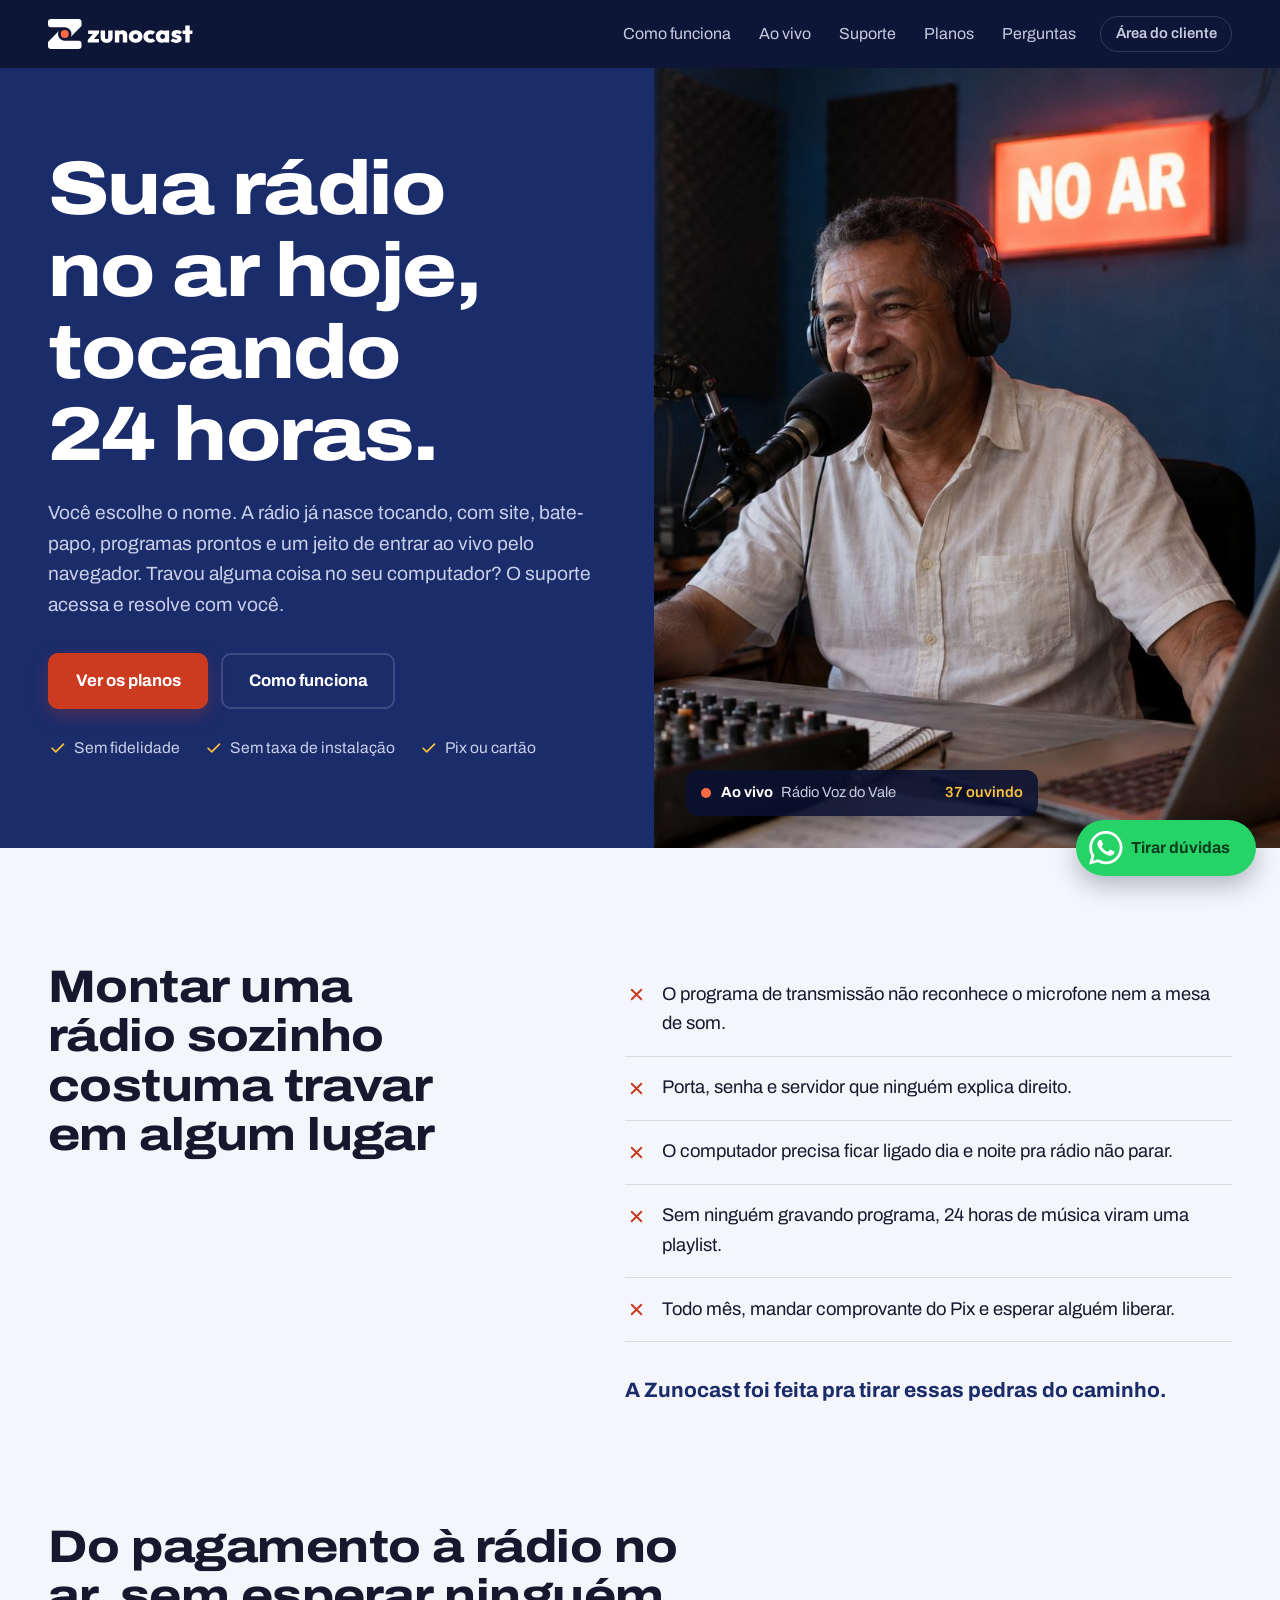
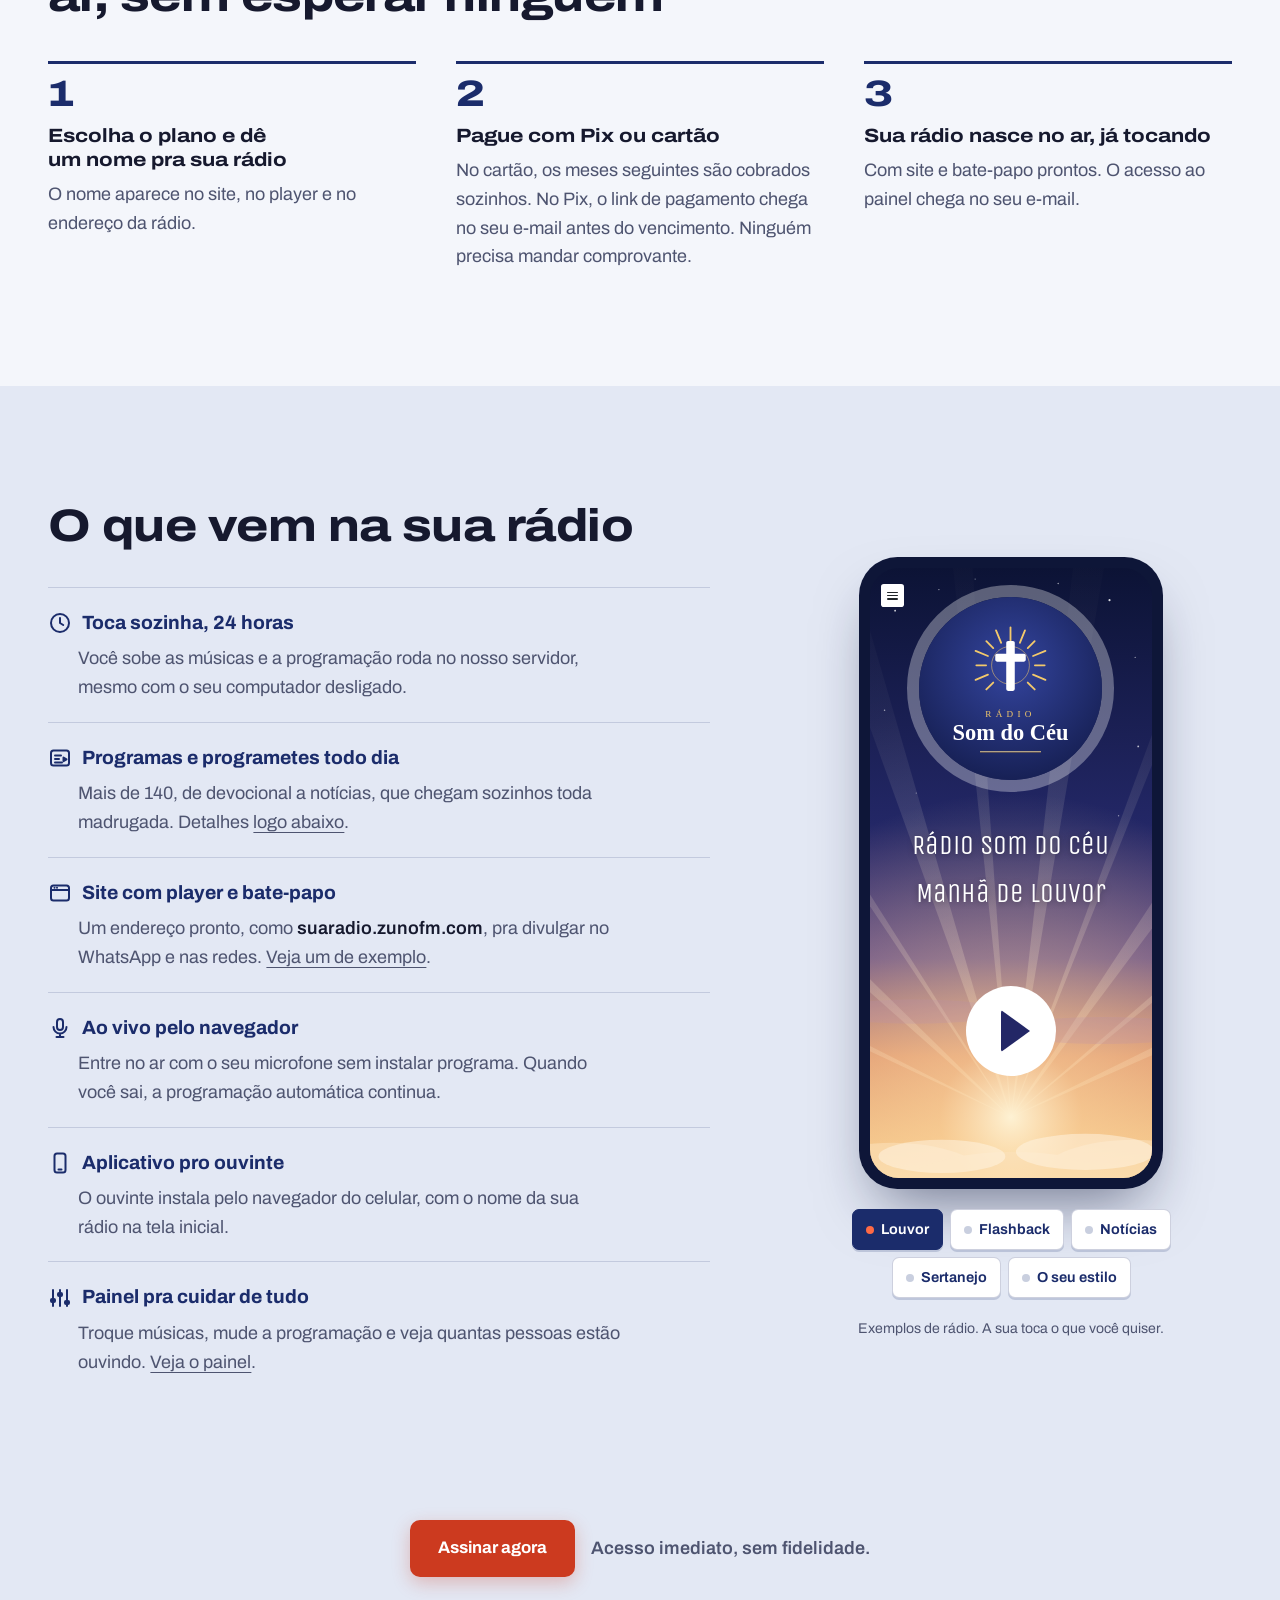
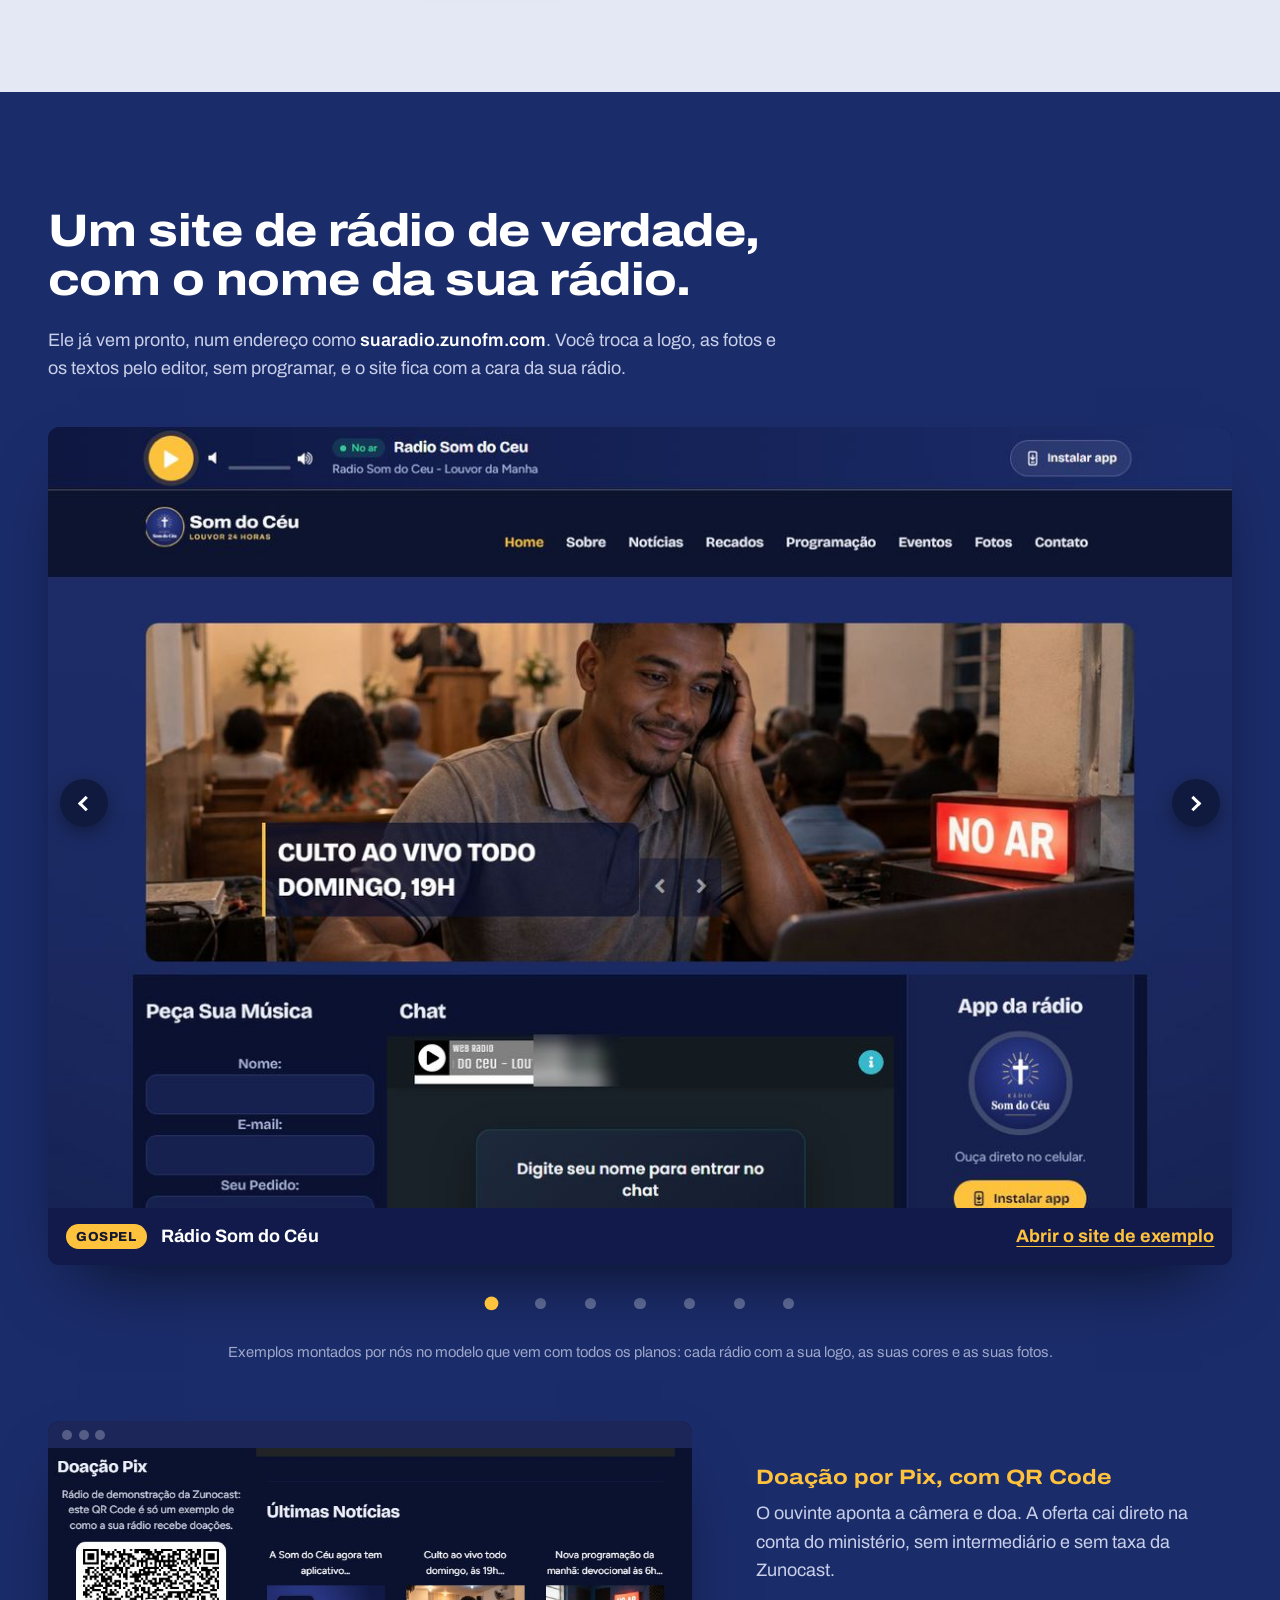
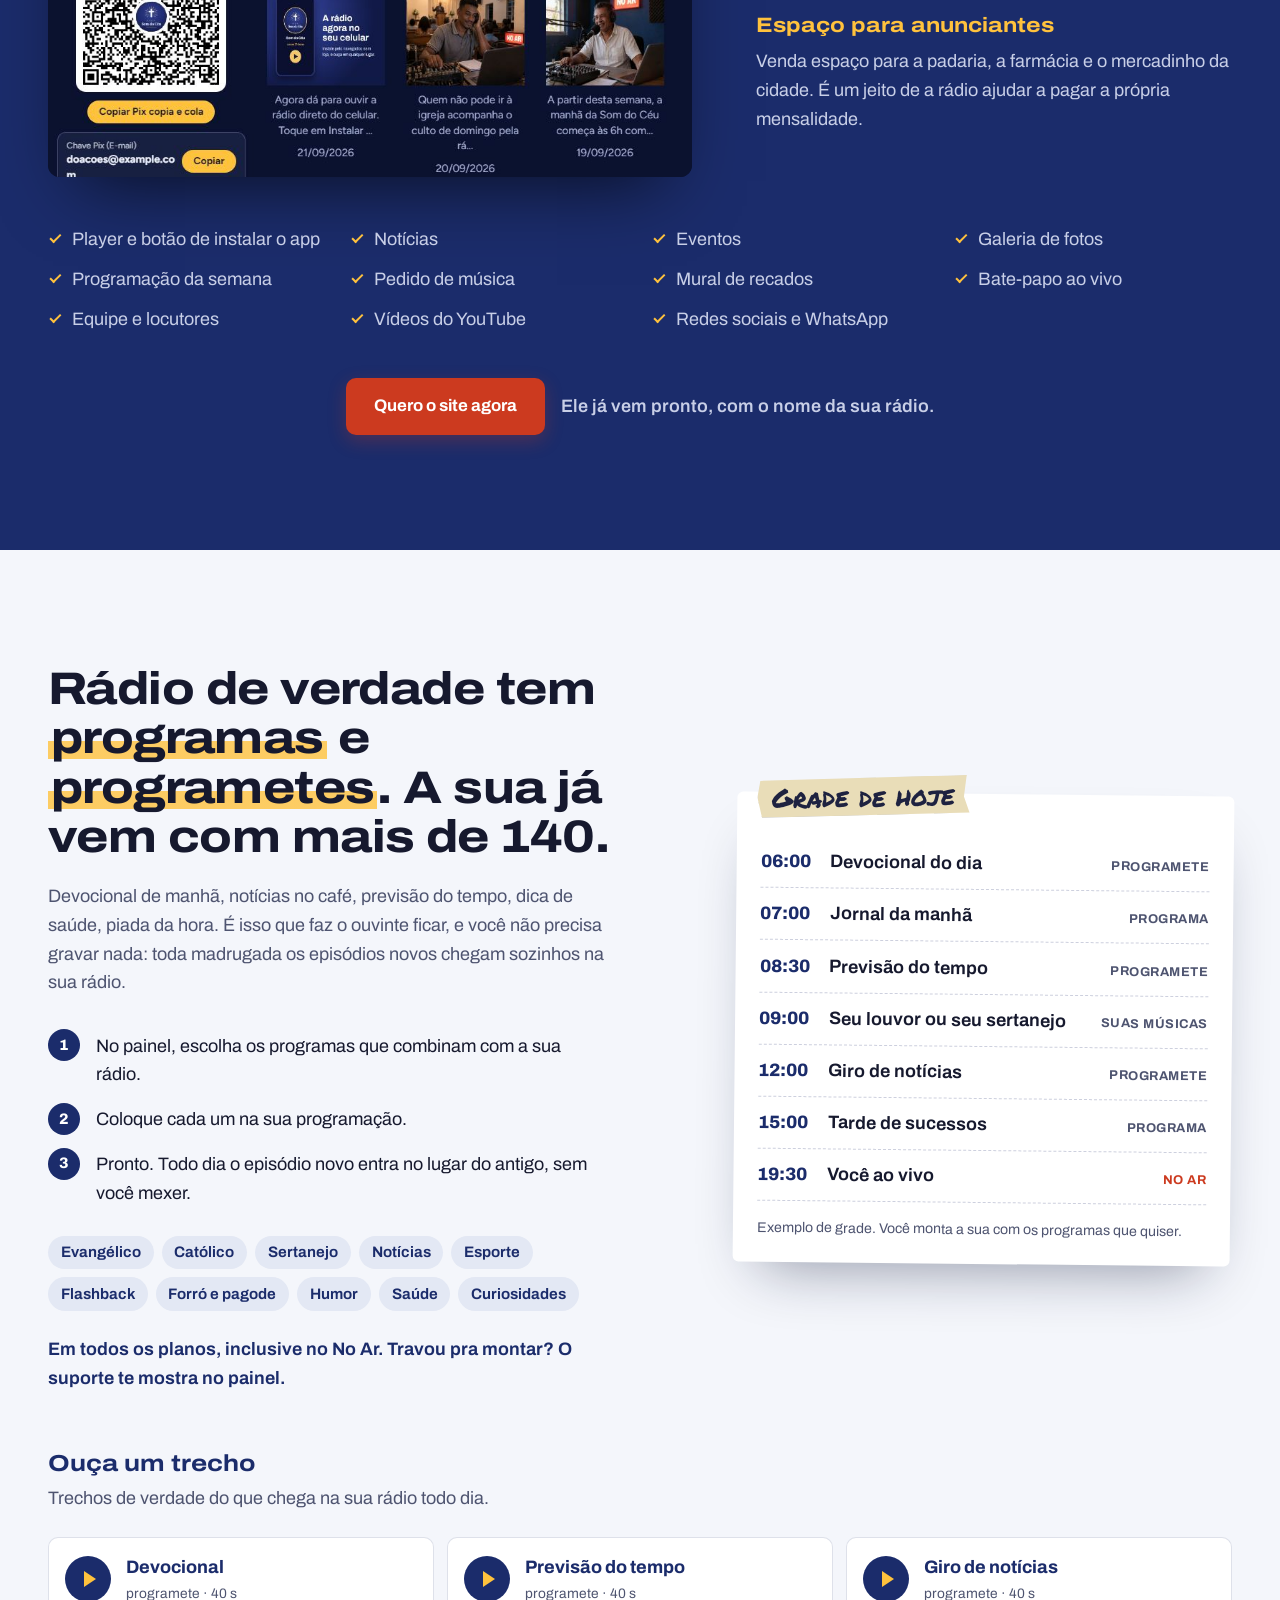
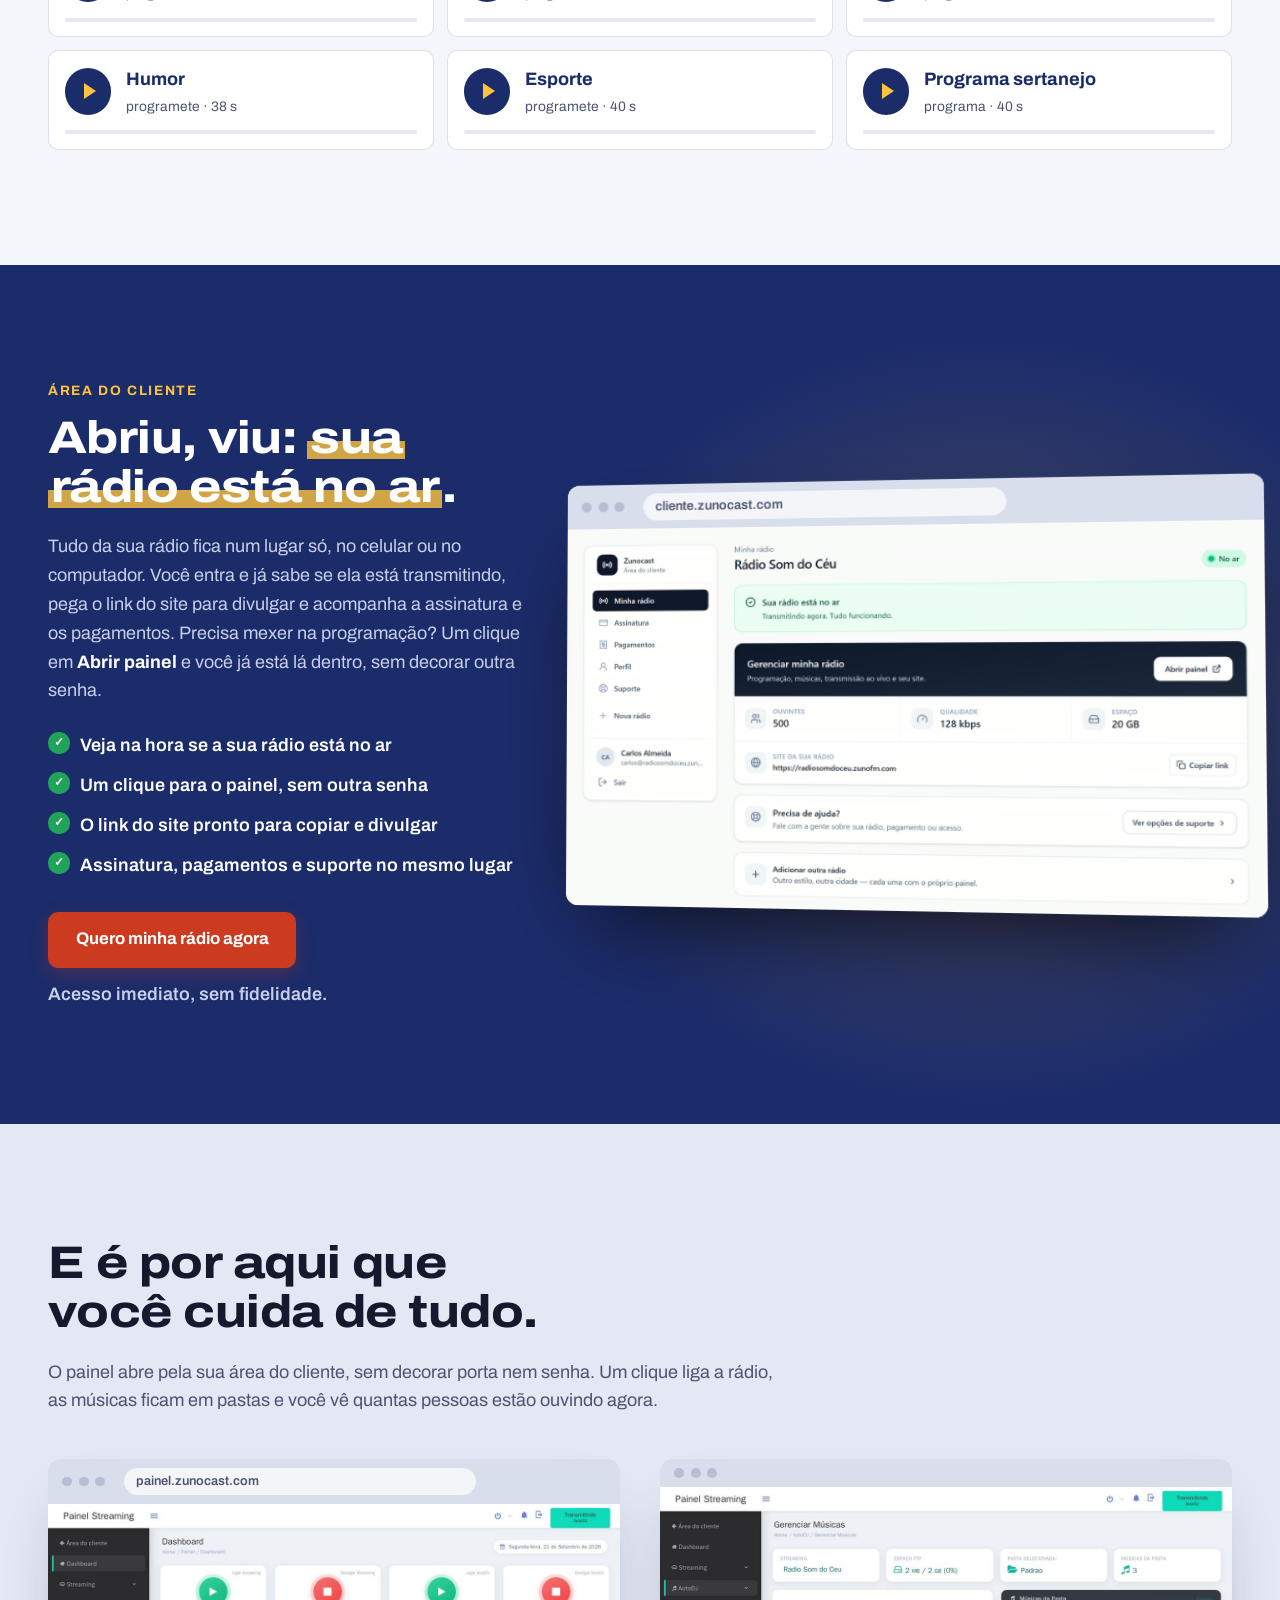
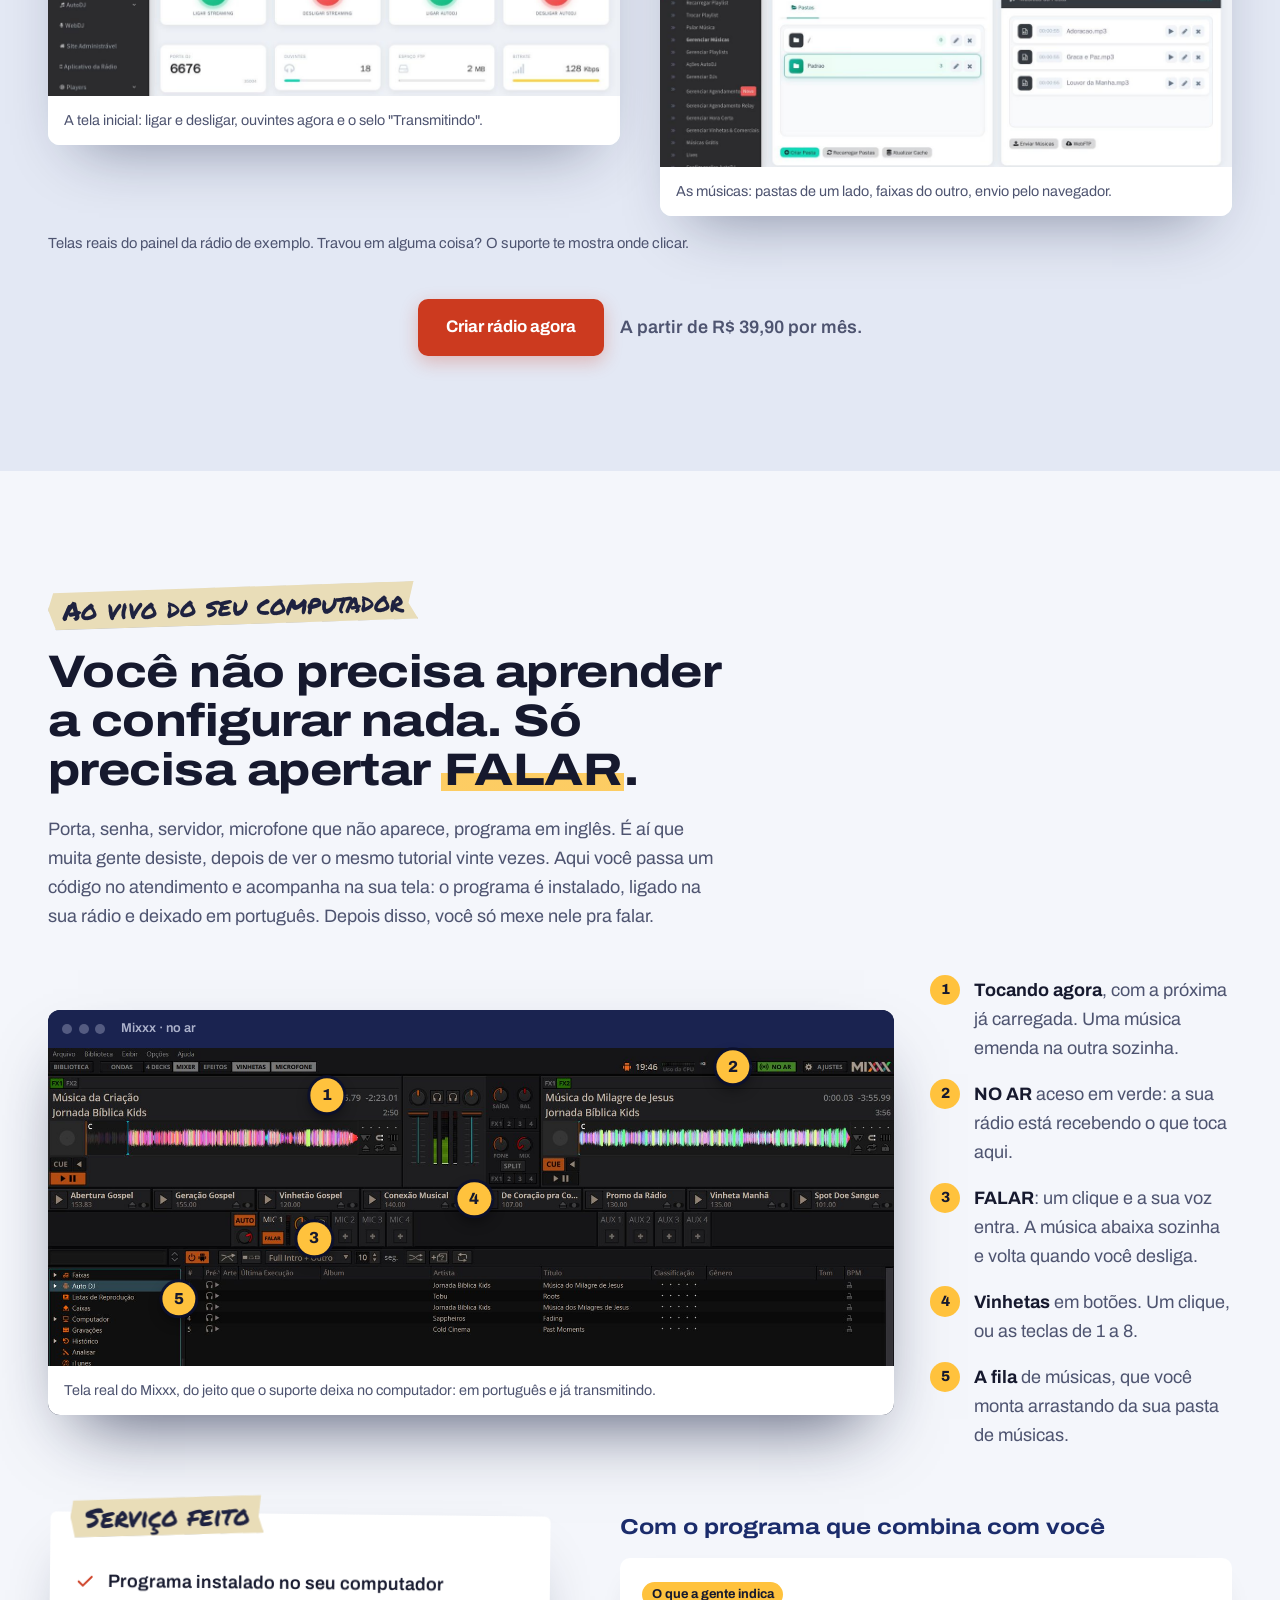
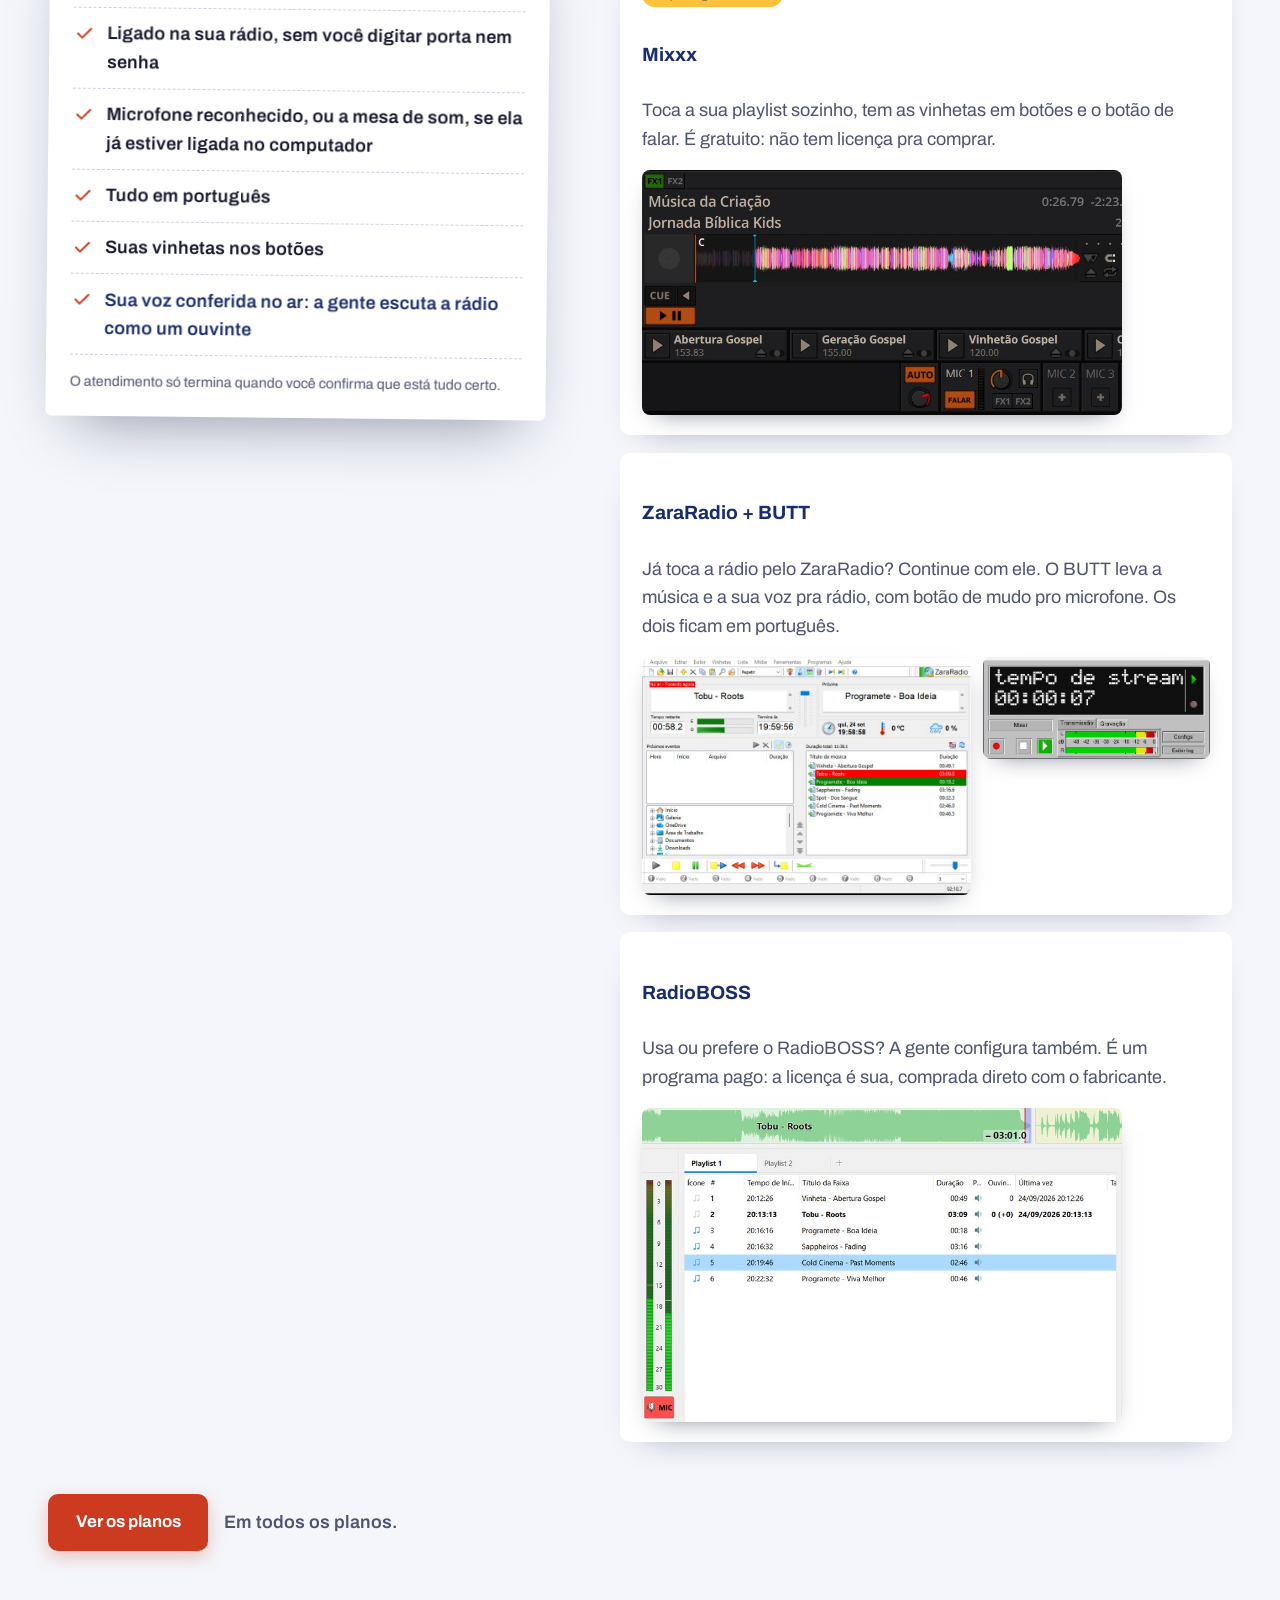
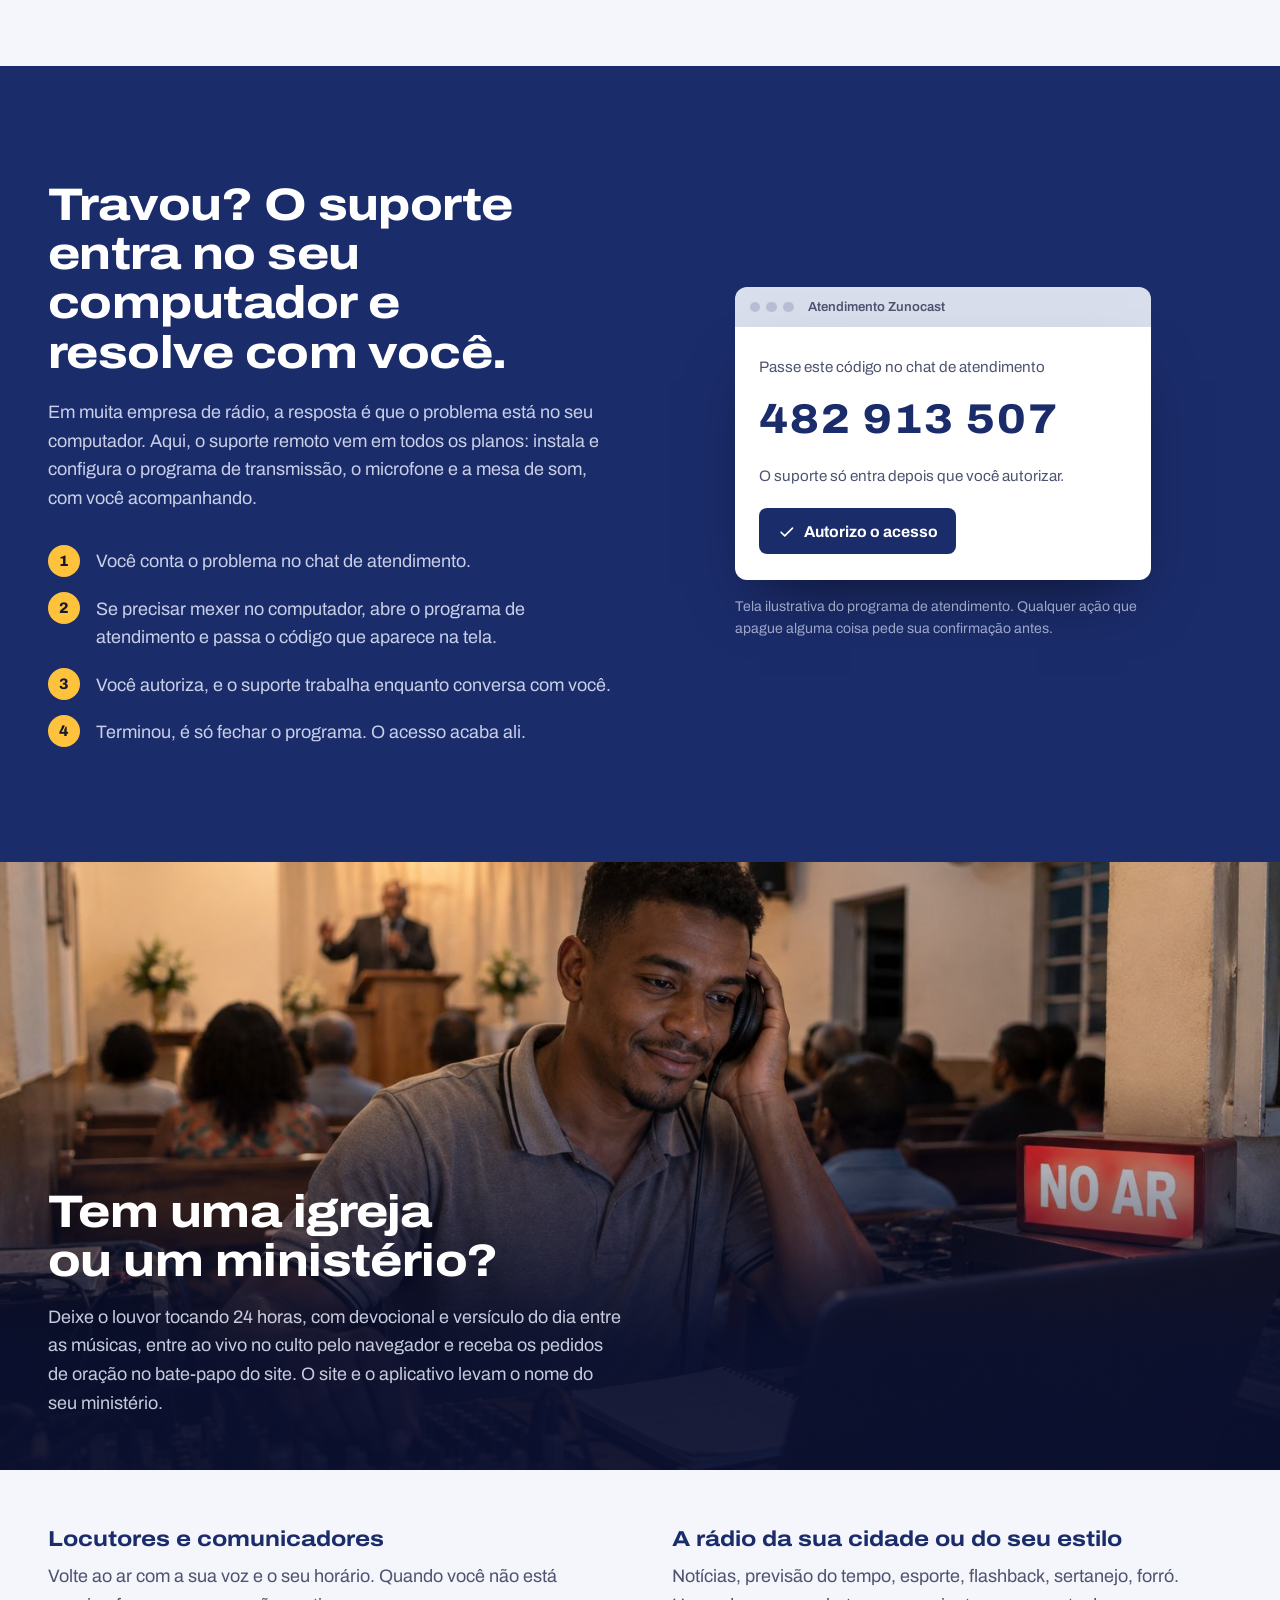
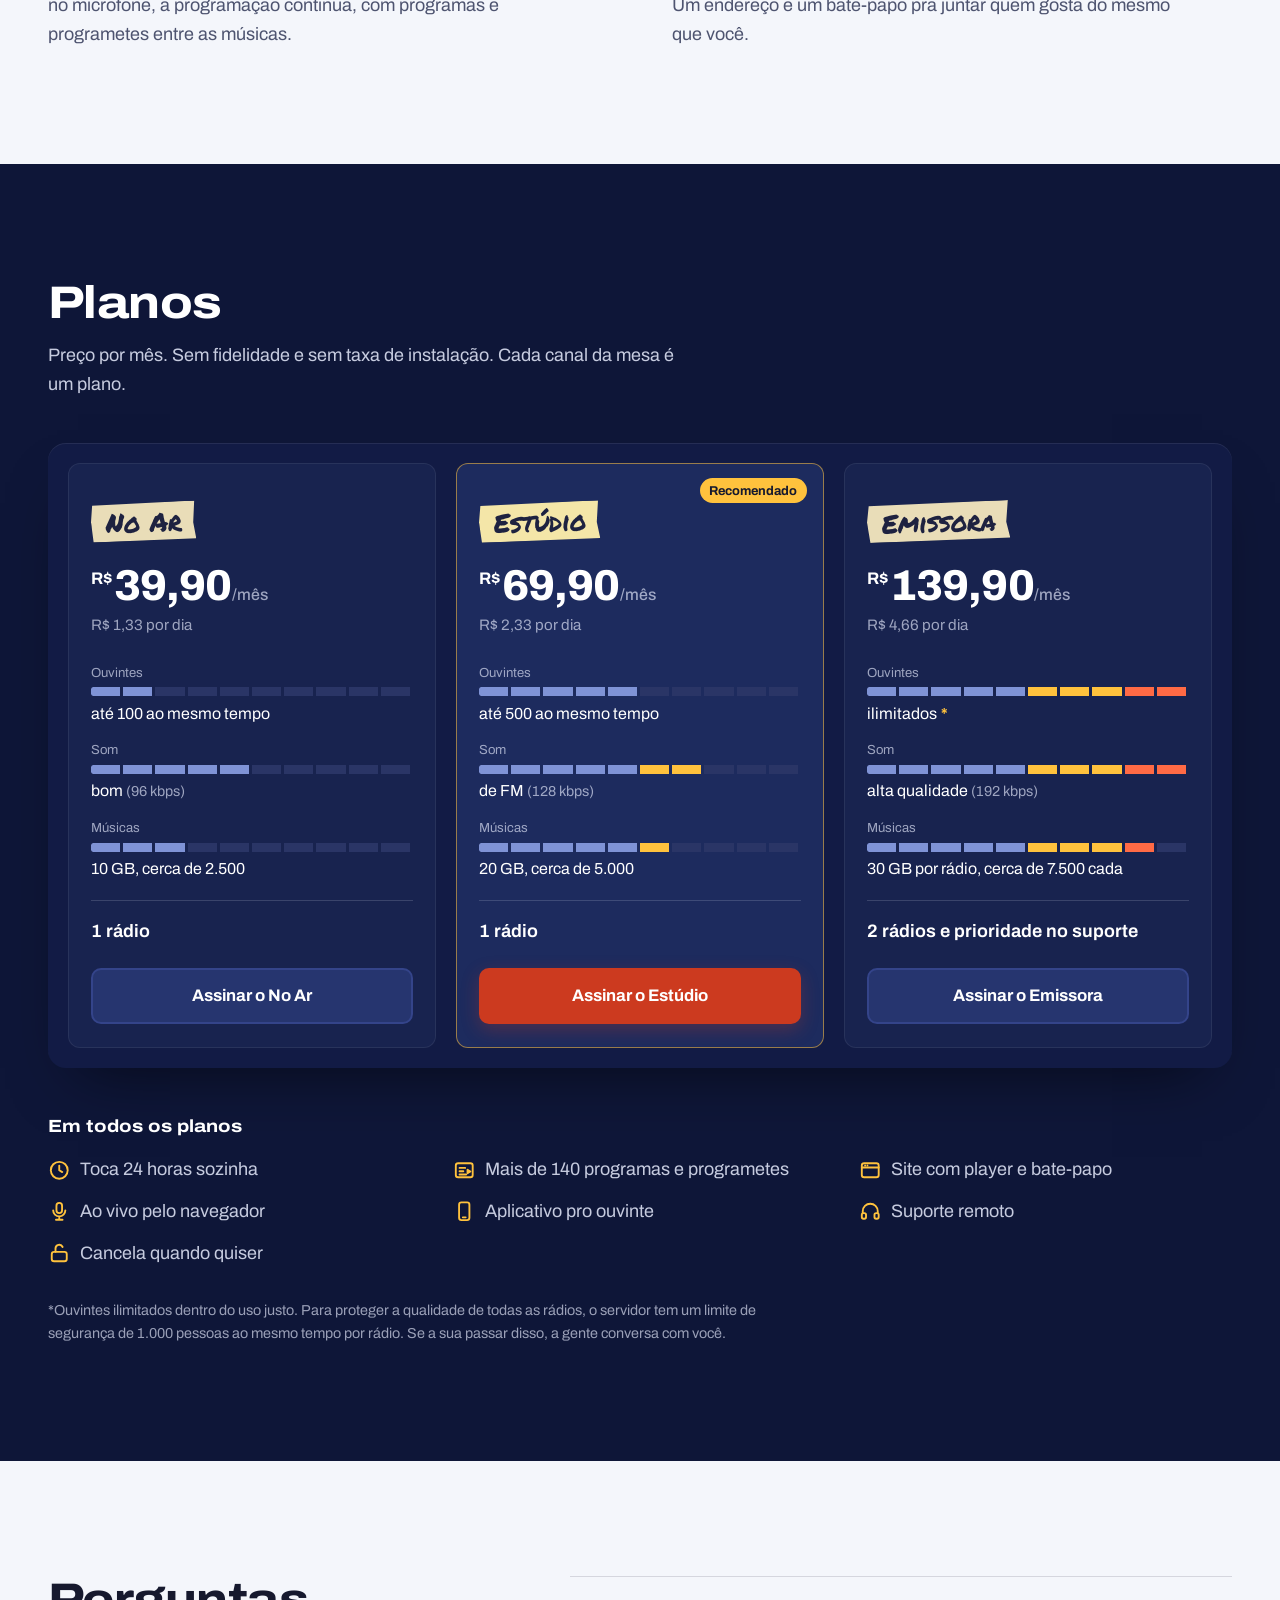
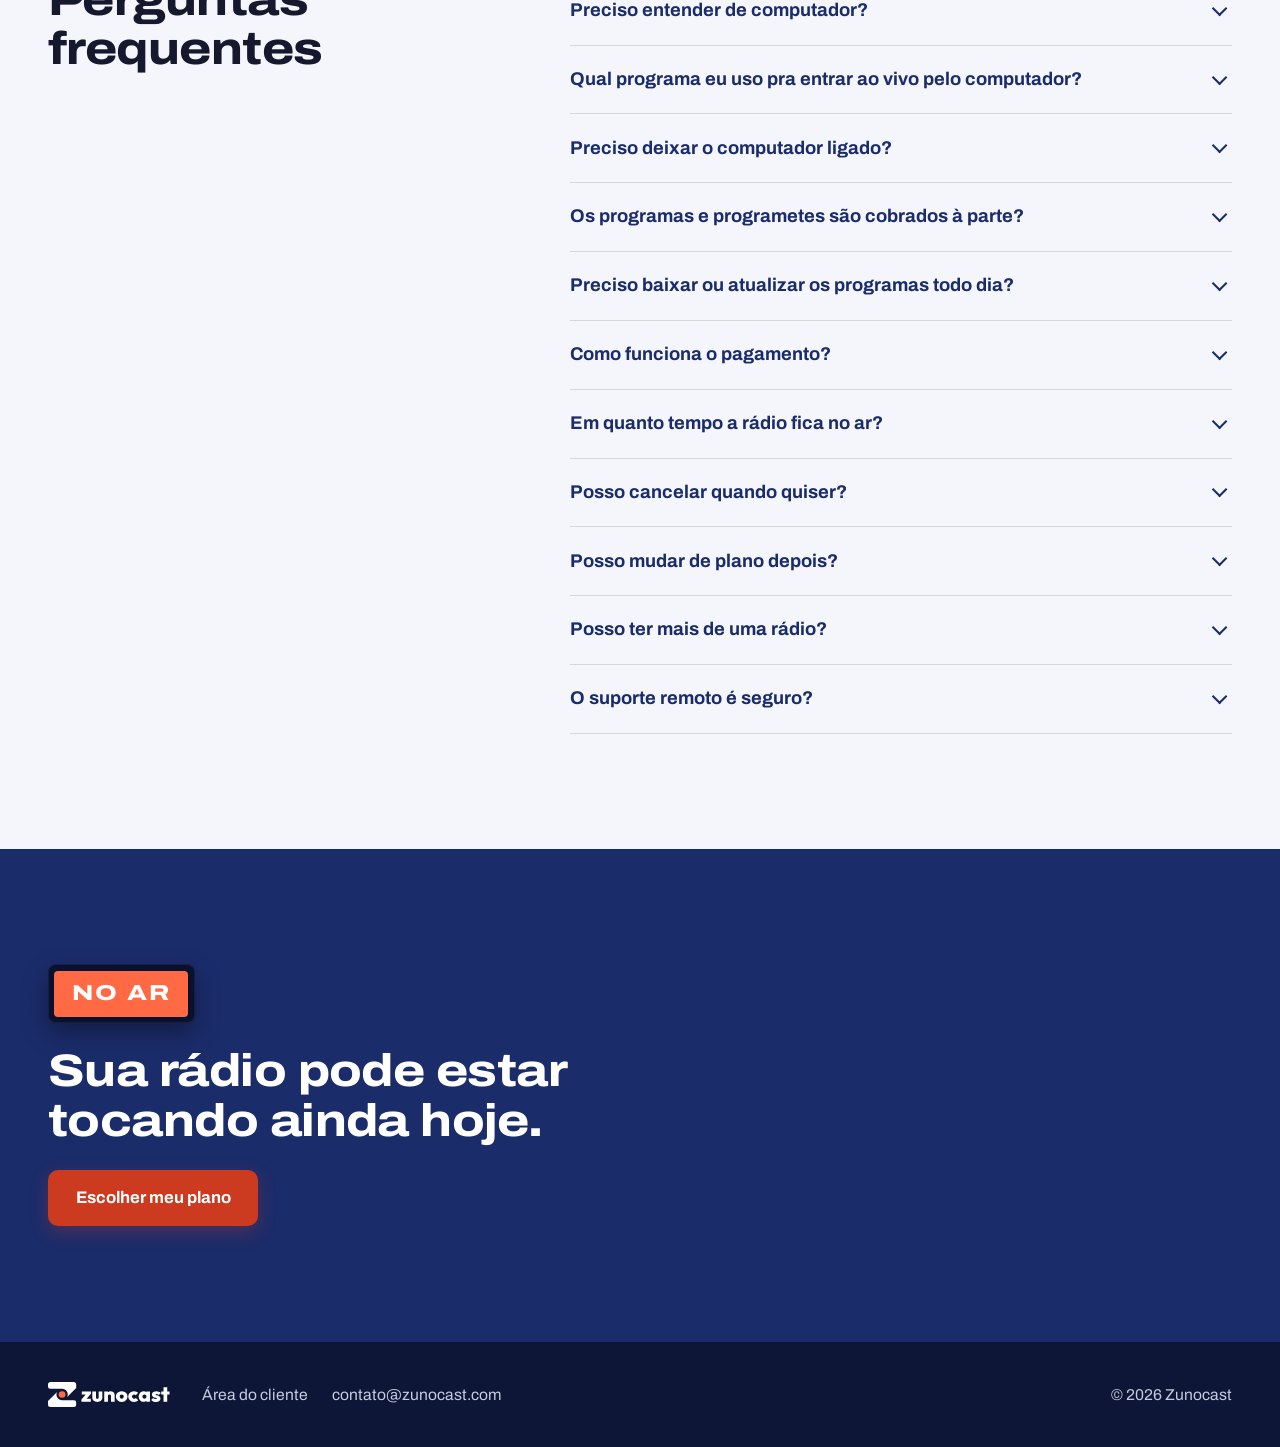
==== index.html @ f1ecf34c "Secao Area do cliente: tela real com efeito, copy e CTA Co-Authored-By: Claude Opus 5.5 <noreply@ant" ====
<!doctype html>
<html lang="pt-BR">
<head>
<meta charset="utf-8">
<meta name="viewport" content="width=device-width, initial-scale=1">
<title>Zunocast | Sua web rádio no ar hoje, tocando 24 horas</title>
<meta name="description" content="Web rádio pronta, tocando 24 horas, com site, bate-papo, mais de 140 programas e programetes que chegam sozinhos todo dia e locutor ao vivo pelo navegador. Suporte remoto em todos os planos. A partir de R$ 39,90 por mês, sem fidelidade.">
<link rel="canonical" href="https://zunocast.com/">
<meta name="theme-color" content="#0E1638">
<link rel="icon" href="assets/img/marca/zunocast-icone.svg" type="image/svg+xml">
<link rel="icon" href="assets/img/marca/favicon-32.png" sizes="32x32" type="image/png">
<link rel="apple-touch-icon" href="assets/img/marca/apple-touch-icon.png">
<meta property="og:type" content="website">
<meta property="og:locale" content="pt_BR">
<meta property="og:url" content="https://zunocast.com/">
<meta property="og:title" content="Zunocast | Sua web rádio no ar hoje">
<meta property="og:description" content="Rádio pronta, tocando 24 horas, com site, bate-papo, programas e programetes todo dia e suporte remoto. A partir de R$ 39,90 por mês.">
<link rel="preload" href="/assets/fonts/archivo-latin.woff2" as="font" type="font/woff2" crossorigin>
<link rel="stylesheet" href="assets/css/site.css">
<script type="application/ld+json">
{
  "@context": "https://schema.org",
  "@type": "Product",
  "name": "Zunocast — web rádio por assinatura",
  "brand": {"@type": "Organization", "name": "Zunocast", "url": "https://zunocast.com/", "email": "contato@zunocast.com"},
  "description": "Web rádio pronta, tocando 24 horas, com site, bate-papo, programas e programetes atualizados todo dia, locutor ao vivo pelo navegador e suporte remoto.",
  "offers": [
    {"@type": "Offer", "name": "No Ar", "price": "39.90", "priceCurrency": "BRL", "url": "https://zunocast.com/#planos"},
    {"@type": "Offer", "name": "Estúdio", "price": "69.90", "priceCurrency": "BRL", "url": "https://zunocast.com/#planos"},
    {"@type": "Offer", "name": "Emissora", "price": "139.90", "priceCurrency": "BRL", "url": "https://zunocast.com/#planos"}
  ]
}
</script>
<script src="/assets/js/pixel.js"></script>
</head>
<body>
<noscript><img height="1" width="1" style="display:none" alt="" src="https://www.facebook.com/tr?id=1524793246335828&ev=PageView&noscript=1"></noscript>
<svg class="sprite" aria-hidden="true" focusable="false">
  <symbol id="i-relogio" viewBox="0 0 24 24"><circle cx="12" cy="12" r="9"/><path d="M12 7v5l3.2 2"/></symbol>
  <symbol id="i-site" viewBox="0 0 24 24"><rect x="3" y="4.5" width="18" height="15" rx="2.5"/><path d="M3 9h18M6.5 6.8h.01M9 6.8h.01"/></symbol>
  <symbol id="i-microfone" viewBox="0 0 24 24"><rect x="9" y="3" width="6" height="11" rx="3"/><path d="M5.5 11a6.5 6.5 0 0 0 13 0M12 17.5V21M8.5 21h7"/></symbol>
  <symbol id="i-celular" viewBox="0 0 24 24"><rect x="6.5" y="2.5" width="11" height="19" rx="2.5"/><path d="M10.5 18.5h3"/></symbol>
  <symbol id="i-painel" viewBox="0 0 24 24"><path d="M5 4v16M12 4v16M19 4v16"/><rect x="3" y="13" width="4" height="3" rx="1"/><rect x="10" y="7" width="4" height="3" rx="1"/><rect x="17" y="15" width="4" height="3" rx="1"/></symbol>
  <symbol id="i-suporte" viewBox="0 0 24 24"><path d="M4 14v-2a8 8 0 0 1 16 0v2"/><rect x="3" y="14" width="4.5" height="6" rx="1.8"/><rect x="16.5" y="14" width="4.5" height="6" rx="1.8"/></symbol>
  <symbol id="i-livre" viewBox="0 0 24 24"><rect x="4" y="10.5" width="16" height="10" rx="2.5"/><path d="M8 10.5V7a4 4 0 0 1 7.6-1.7"/></symbol>
  <symbol id="i-programa" viewBox="0 0 24 24"><rect x="3" y="4.5" width="18" height="15" rx="2.5"/><path d="M7 9.5h6M7 13h4M7 16.5h7"/><path d="M15.5 11.5l3 1.8-3 1.8z"/></symbol>
  <symbol id="i-certo" viewBox="0 0 24 24"><path d="M5 12.5l4.5 4.5L19 7.5"/></symbol>
  <symbol id="i-trava" viewBox="0 0 24 24"><path d="M7 7l10 10M17 7L7 17"/></symbol>
</svg>

<a class="pular" href="#conteudo">Pular para o conteúdo</a>

<header class="topo">
  <div class="caixa topo__linha">
    <a class="marca" href="#" aria-label="Zunocast, início">
      <img src="assets/img/marca/zunocast-horizontal-branco.svg" alt="Zunocast" width="143" height="30">
    </a>
    <nav class="topo__nav" aria-label="Seções">
      <a href="#como-funciona">Como funciona</a>
      <a href="#ao-vivo">Ao vivo</a>
      <a href="#suporte">Suporte</a>
      <a href="#planos">Planos</a>
      <a href="#perguntas">Perguntas</a>
    </nav>
    <a class="topo__cliente" href="https://cliente.zunocast.com/login">Área do cliente</a>
  </div>
</header>

<main id="conteudo">

<section class="estudio" aria-labelledby="hero-titulo">
  <div class="caixa estudio__grade">
    <div class="estudio__texto">
      <h1 id="hero-titulo">Sua rádio no ar hoje, tocando 24&nbsp;horas.</h1>
      <p class="estudio__lead">Você escolhe o nome. A rádio já nasce tocando, com site, bate-papo, programas prontos e um jeito de entrar ao vivo pelo navegador. Travou alguma coisa no seu computador? O suporte acessa e resolve com você.</p>
      <div class="estudio__acoes">
        <a class="botao botao--coral" href="#planos">Ver os planos</a>
        <a class="botao botao--claro" href="#como-funciona">Como funciona</a>
      </div>
      <ul class="estudio__condicoes" aria-label="Condições">
        <li><svg class="icone"><use href="#i-certo"/></svg>Sem fidelidade</li>
        <li><svg class="icone"><use href="#i-certo"/></svg>Sem taxa de instalação</li>
        <li><svg class="icone"><use href="#i-certo"/></svg>Pix ou cartão</li>
      </ul>
    </div>
    <figure class="estudio__foto">
      <img src="assets/img/estudio-casa.jpg" width="1536" height="1024" alt="Locutor falando ao microfone num estúdio montado em casa, com a placa NO AR acesa atrás dele" fetchpriority="high">
      <figcaption class="ao-vivo">
        <span class="ponto-vivo" aria-hidden="true"></span>
        <span><b>Ao vivo</b> Rádio Voz do Vale</span>
        <span class="ao-vivo__ouvintes">37 ouvindo</span>
      </figcaption>
    </figure>
  </div>
</section>

<section class="papel" aria-labelledby="dor-titulo">
  <div class="caixa trava">
    <h2 id="dor-titulo">Montar uma rádio sozinho costuma travar em algum lugar</h2>
    <ul class="trava__lista">
      <li><svg class="icone"><use href="#i-trava"/></svg>O programa de transmissão não reconhece o microfone nem a mesa de som.</li>
      <li><svg class="icone"><use href="#i-trava"/></svg>Porta, senha e servidor que ninguém explica direito.</li>
      <li><svg class="icone"><use href="#i-trava"/></svg>O computador precisa ficar ligado dia e noite pra rádio não parar.</li>
      <li><svg class="icone"><use href="#i-trava"/></svg>Sem ninguém gravando programa, 24 horas de música viram uma playlist.</li>
      <li><svg class="icone"><use href="#i-trava"/></svg>Todo mês, mandar comprovante do Pix e esperar alguém liberar.</li>
    </ul>
    <p class="trava__virada">A Zunocast foi feita pra tirar essas pedras do caminho.</p>
  </div>
</section>

<section class="papel papel--colado" id="como-funciona" aria-labelledby="como-titulo">
  <div class="caixa">
    <h2 id="como-titulo">Do pagamento à rádio no ar, sem esperar ninguém</h2>
    <ol class="passos">
      <li>
        <h3>Escolha o plano e dê um nome pra sua rádio</h3>
        <p>O nome aparece no site, no player e no endereço da rádio.</p>
      </li>
      <li>
        <h3>Pague com Pix ou cartão</h3>
        <p>No cartão, os meses seguintes são cobrados sozinhos. No Pix, o link de pagamento chega no seu e-mail antes do vencimento. Ninguém precisa mandar comprovante.</p>
      </li>
      <li>
        <h3>Sua rádio nasce no ar, já tocando</h3>
        <p>Com site e bate-papo prontos. O acesso ao painel chega no seu e-mail.</p>
      </li>
    </ol>
  </div>
</section>

<section class="ouvinte" aria-labelledby="ouvinte-titulo">
  <div class="caixa ouvinte__grade">
    <div class="ouvinte__texto">
      <h2 id="ouvinte-titulo">O que vem na sua rádio</h2>
      <dl class="recursos">
        <div><dt><svg class="icone"><use href="#i-relogio"/></svg>Toca sozinha, 24 horas</dt><dd>Você sobe as músicas e a programação roda no nosso servidor, mesmo com o seu computador desligado.</dd></div>
        <div><dt><svg class="icone"><use href="#i-programa"/></svg>Programas e programetes todo dia</dt><dd>Mais de 140, de devocional a notícias, que chegam sozinhos toda madrugada. Detalhes <a href="#programacao">logo abaixo</a>.</dd></div>
        <div><dt><svg class="icone"><use href="#i-site"/></svg>Site com player e bate-papo</dt><dd>Um endereço pronto, como <span class="endereco">suaradio.zunofm.com</span>, pra divulgar no WhatsApp e nas redes. <a href="#site">Veja um de exemplo</a>.</dd></div>
        <div><dt><svg class="icone"><use href="#i-microfone"/></svg>Ao vivo pelo navegador</dt><dd>Entre no ar com o seu microfone sem instalar programa. Quando você sai, a programação automática continua.</dd></div>
        <div><dt><svg class="icone"><use href="#i-celular"/></svg>Aplicativo pro ouvinte</dt><dd>O ouvinte instala pelo navegador do celular, com o nome da sua rádio na tela inicial.</dd></div>
        <div><dt><svg class="icone"><use href="#i-painel"/></svg>Painel pra cuidar de tudo</dt><dd>Troque músicas, mude a programação e veja quantas pessoas estão ouvindo. <a href="#painel">Veja o painel</a>.</dd></div>
      </dl>
    </div>
    <div class="ouvinte__demo">
      <!-- Réplica do app (PWA) que a rádio do cliente recebe: mesmo layout do
           "Layout 1" do painel, com logo e fundo de uma rádio fictícia. -->
      <div class="fone" aria-live="polite">
        <div class="fone__tela app">
          <img class="app__fundo" id="demo-fundo" src="assets/img/demo/fundo-louvor.svg" alt="">
          <span class="app__menu" aria-hidden="true"><span></span></span>
          <div class="app__capa"><img id="demo-logo" src="assets/img/demo/logo-louvor.svg" alt="Logo da Rádio Som do Céu"></div>
          <p class="app__nome" id="demo-nome">Rádio Som do Céu</p>
          <p class="app__musica"><span id="demo-musica">Manhã de Louvor</span></p>
          <button type="button" class="app__play" id="demo-play" aria-pressed="false" aria-label="Ouvir a Rádio Som do Céu"></button>
          <audio id="demo-audio" preload="none" loop></audio>
        </div>
      </div>
      <div class="teclas" role="group" aria-label="Ver exemplos de rádio">
        <button type="button" class="tecla" data-estacao="louvor" aria-pressed="true"><span class="tecla__led" aria-hidden="true"></span>Louvor</button>
        <button type="button" class="tecla" data-estacao="flashback" aria-pressed="false"><span class="tecla__led" aria-hidden="true"></span>Flashback</button>
        <button type="button" class="tecla" data-estacao="noticias" aria-pressed="false"><span class="tecla__led" aria-hidden="true"></span>Notícias</button>
        <button type="button" class="tecla" data-estacao="sertanejo" aria-pressed="false"><span class="tecla__led" aria-hidden="true"></span>Sertanejo</button>
        <button type="button" class="tecla" data-estacao="seu" aria-pressed="false"><span class="tecla__led" aria-hidden="true"></span>O seu estilo</button>
      </div>
      <p class="ouvinte__nota">Exemplos de rádio. A sua toca o que você quiser.</p>
    </div>
    <p class="secao__acao"><a class="botao botao--coral" href="#planos">Assinar agora</a><span>Acesso imediato, sem fidelidade.</span></p>
  </div>
</section>

<section class="parede vitrine" id="site" aria-labelledby="site-titulo">
  <div class="caixa">
    <div class="vitrine__topo">
      <h2 id="site-titulo">Um site de rádio de verdade, com o nome da sua&nbsp;rádio.</h2>
      <p class="vitrine__lead">Ele já vem pronto, num endereço como <span class="endereco endereco--claro">suaradio.zunofm.com</span>. Você troca a logo, as fotos e os textos pelo editor, sem programar, e o site fica com a cara da sua rádio.</p>
    </div>
    <div class="estilos">
      <div class="carrossel" aria-roledescription="carrossel" aria-label="Sites de rádios de exemplo, um por estilo">
        <ul class="carrossel__trilho" id="carrossel-trilho">
        <li class="estilo" id="estilo-gospel" aria-roledescription="slide" aria-label="1 de 7: Gospel">
          <img src="assets/img/exemplos/gospel.jpg" width="1200" height="791" alt="Site da rádio de exemplo Rádio Som do Céu, estilo Gospel: logo, menu, capa e player nas cores da rádio">
          <p class="estilo__legenda"><span class="estilo__tag">Gospel</span><b>Rádio Som do Céu</b><a href="https://radiosomdoceu.zunofm.com/" target="_blank" rel="noopener">Abrir o site de exemplo</a></p>
        </li>
        <li class="estilo" id="estilo-flashback" aria-roledescription="slide" aria-label="2 de 7: Flashback">
          <img src="assets/img/exemplos/flashback.jpg" width="1200" height="791" loading="lazy" alt="Site da rádio de exemplo Flashback da Serra, estilo Flashback: logo, menu, capa e player nas cores da rádio">
          <p class="estilo__legenda"><span class="estilo__tag">Flashback</span><b>Flashback da Serra</b><a href="https://exemplos.zunofm.com/flashback/" target="_blank" rel="noopener">Abrir o site de exemplo</a></p>
        </li>
        <li class="estilo" id="estilo-noticias" aria-roledescription="slide" aria-label="3 de 7: Notícias">
          <img src="assets/img/exemplos/noticias.jpg" width="1200" height="791" loading="lazy" alt="Site da rádio de exemplo Voz do Vale, estilo Notícias: logo, menu, capa e player nas cores da rádio">
          <p class="estilo__legenda"><span class="estilo__tag">Notícias</span><b>Voz do Vale</b><a href="https://exemplos.zunofm.com/noticias/" target="_blank" rel="noopener">Abrir o site de exemplo</a></p>
        </li>
        <li class="estilo" id="estilo-sertanejo" aria-roledescription="slide" aria-label="4 de 7: Sertanejo">
          <img src="assets/img/exemplos/sertanejo.jpg" width="1200" height="791" loading="lazy" alt="Site da rádio de exemplo Modão Raiz, estilo Sertanejo: logo, menu, capa e player nas cores da rádio">
          <p class="estilo__legenda"><span class="estilo__tag">Sertanejo</span><b>Modão Raiz</b><a href="https://exemplos.zunofm.com/sertanejo/" target="_blank" rel="noopener">Abrir o site de exemplo</a></p>
        </li>
        <li class="estilo" id="estilo-rock" aria-roledescription="slide" aria-label="5 de 7: Rock">
          <img src="assets/img/exemplos/rock.jpg" width="1200" height="791" loading="lazy" alt="Site da rádio de exemplo Estrada Rock, estilo Rock: logo, menu, capa e player nas cores da rádio">
          <p class="estilo__legenda"><span class="estilo__tag">Rock</span><b>Estrada Rock</b><a href="https://exemplos.zunofm.com/rock/" target="_blank" rel="noopener">Abrir o site de exemplo</a></p>
        </li>
        <li class="estilo" id="estilo-rap" aria-roledescription="slide" aria-label="6 de 7: Rap e hip hop">
          <img src="assets/img/exemplos/rap.jpg" width="1200" height="791" loading="lazy" alt="Site da rádio de exemplo Espaço Rap, estilo Rap e hip hop: logo, menu, capa e player nas cores da rádio">
          <p class="estilo__legenda"><span class="estilo__tag">Rap e hip hop</span><b>Espaço Rap</b><a href="https://exemplos.zunofm.com/rap/" target="_blank" rel="noopener">Abrir o site de exemplo</a></p>
        </li>
        <li class="estilo" id="estilo-samba" aria-roledescription="slide" aria-label="7 de 7: Samba e pagode">
          <img src="assets/img/exemplos/samba.jpg" width="1200" height="791" loading="lazy" alt="Site da rádio de exemplo Roda de Samba, estilo Samba e pagode: logo, menu, capa e player nas cores da rádio">
          <p class="estilo__legenda"><span class="estilo__tag">Samba e pagode</span><b>Roda de Samba</b><a href="https://exemplos.zunofm.com/samba/" target="_blank" rel="noopener">Abrir o site de exemplo</a></p>
        </li>
        </ul>
        <button type="button" class="carrossel__seta carrossel__seta--antes" data-passo="-1" aria-label="Exemplo anterior"></button>
        <button type="button" class="carrossel__seta carrossel__seta--depois" data-passo="1" aria-label="Próximo exemplo"></button>
      </div>
      <div class="carrossel__pontos" role="group" aria-label="Escolher o exemplo">
        <button type="button" class="carrossel__ponto" data-ir="0" aria-label="Ver Gospel" aria-current="true"></button>
        <button type="button" class="carrossel__ponto" data-ir="1" aria-label="Ver Flashback"></button>
        <button type="button" class="carrossel__ponto" data-ir="2" aria-label="Ver Notícias"></button>
        <button type="button" class="carrossel__ponto" data-ir="3" aria-label="Ver Sertanejo"></button>
        <button type="button" class="carrossel__ponto" data-ir="4" aria-label="Ver Rock"></button>
        <button type="button" class="carrossel__ponto" data-ir="5" aria-label="Ver Rap e hip hop"></button>
        <button type="button" class="carrossel__ponto" data-ir="6" aria-label="Ver Samba e pagode"></button>
      </div>
      <p class="vitrine__legenda">Exemplos montados por nós no modelo que vem com todos os planos: cada rádio com a sua logo, as suas cores e as suas fotos.</p>
    </div>

    <div class="vitrine__destaques">
      <figure class="navegador">
        <div class="navegador__barra" aria-hidden="true"><span></span><span></span><span></span></div>
        <img src="assets/img/vitrine/site-noticias-pix.jpg" width="900" height="460" loading="lazy" alt="Bloco de doação por Pix com QR Code e as últimas notícias da rádio com foto e data">
      </figure>
      <div class="vitrine__dois">
        <div>
          <h3>Doação por Pix, com QR Code</h3>
          <p>O ouvinte aponta a câmera e doa. A oferta cai direto na conta do ministério, sem intermediário e sem taxa da Zunocast.</p>
        </div>
        <div>
          <h3>Espaço para anunciantes</h3>
          <p>Venda espaço para a padaria, a farmácia e o mercadinho da cidade. É um jeito de a rádio ajudar a pagar a própria mensalidade.</p>
        </div>
      </div>
    </div>

    <ul class="vitrine__paginas" aria-label="O que o site tem">
      <li>Player e botão de instalar o app</li><li>Notícias</li><li>Eventos</li><li>Galeria de fotos</li>
      <li>Programação da semana</li><li>Pedido de música</li><li>Mural de recados</li><li>Bate-papo ao vivo</li>
      <li>Equipe e locutores</li><li>Vídeos do YouTube</li><li>Redes sociais e WhatsApp</li>
    </ul>
    <p class="secao__acao"><a class="botao botao--coral" href="#planos">Quero o site agora</a><span>Ele já vem pronto, com o nome da sua rádio.</span></p>
  </div>
</section>

<section class="papel" id="programacao" aria-labelledby="programacao-titulo">
  <div class="caixa grade">
    <div class="grade__texto">
      <h2 id="programacao-titulo">Rádio de verdade tem <mark class="realce">programas</mark> e <mark class="realce">programetes</mark>. A sua já vem com mais de&nbsp;140.</h2>
      <p class="grade__lead">Devocional de manhã, notícias no café, previsão do tempo, dica de saúde, piada da hora. É isso que faz o ouvinte ficar, e você não precisa gravar nada: toda madrugada os episódios novos chegam sozinhos na sua rádio.</p>
      <ol class="grade__passos">
        <li>No painel, escolha os programas que combinam com a sua rádio.</li>
        <li>Coloque cada um na sua programação.</li>
        <li>Pronto. Todo dia o episódio novo entra no lugar do antigo, sem você mexer.</li>
      </ol>
      <ul class="grade__estilos" aria-label="Estilos de programa">
        <li>Evangélico</li><li>Católico</li><li>Sertanejo</li><li>Notícias</li><li>Esporte</li>
        <li>Flashback</li><li>Forró e pagode</li><li>Humor</li><li>Saúde</li><li>Curiosidades</li>
      </ul>
      <p class="grade__nota">Em todos os planos, inclusive no No&nbsp;Ar. Travou pra montar? O suporte te mostra no painel.</p>
    </div>
    <figure class="quadro">
      <p class="fita quadro__fita">Grade de hoje</p>
      <ol class="quadro__lista">
        <li><time>06:00</time><span>Devocional do dia</span><em>programete</em></li>
        <li><time>07:00</time><span>Jornal da manhã</span><em>programa</em></li>
        <li><time>08:30</time><span>Previsão do tempo</span><em>programete</em></li>
        <li><time>09:00</time><span>Seu louvor ou seu sertanejo</span><em>suas músicas</em></li>
        <li><time>12:00</time><span>Giro de notícias</span><em>programete</em></li>
        <li><time>15:00</time><span>Tarde de sucessos</span><em>programa</em></li>
        <li class="quadro__vivo"><time>19:30</time><span>Você ao vivo</span><em>no ar</em></li>
      </ol>
      <figcaption>Exemplo de grade. Você monta a sua com os programas que quiser.</figcaption>
    </figure>
  </div>
  <div class="caixa amostras" aria-labelledby="amostras-titulo">
    <h3 id="amostras-titulo">Ouça um trecho</h3>
    <p class="amostras__sub">Trechos de verdade do que chega na sua rádio todo dia.</p>
    <ul class="amostras__lista">
        <li><button type="button" class="amostra" data-audio="assets/audio/amostras/devocional.mp3" aria-pressed="false"><span class="amostra__play" aria-hidden="true"></span><span class="amostra__nome">Devocional</span><span class="amostra__tipo">programete · 40 s</span><span class="amostra__barra" aria-hidden="true"><i></i></span></button></li>
        <li><button type="button" class="amostra" data-audio="assets/audio/amostras/previsao-do-tempo.mp3" aria-pressed="false"><span class="amostra__play" aria-hidden="true"></span><span class="amostra__nome">Previsão do tempo</span><span class="amostra__tipo">programete · 40 s</span><span class="amostra__barra" aria-hidden="true"><i></i></span></button></li>
        <li><button type="button" class="amostra" data-audio="assets/audio/amostras/giro-de-noticias.mp3" aria-pressed="false"><span class="amostra__play" aria-hidden="true"></span><span class="amostra__nome">Giro de notícias</span><span class="amostra__tipo">programete · 40 s</span><span class="amostra__barra" aria-hidden="true"><i></i></span></button></li>
        <li><button type="button" class="amostra" data-audio="assets/audio/amostras/humor.mp3" aria-pressed="false"><span class="amostra__play" aria-hidden="true"></span><span class="amostra__nome">Humor</span><span class="amostra__tipo">programete · 38 s</span><span class="amostra__barra" aria-hidden="true"><i></i></span></button></li>
        <li><button type="button" class="amostra" data-audio="assets/audio/amostras/esporte.mp3" aria-pressed="false"><span class="amostra__play" aria-hidden="true"></span><span class="amostra__nome">Esporte</span><span class="amostra__tipo">programete · 40 s</span><span class="amostra__barra" aria-hidden="true"><i></i></span></button></li>
        <li><button type="button" class="amostra" data-audio="assets/audio/amostras/programa-sertanejo.mp3" aria-pressed="false"><span class="amostra__play" aria-hidden="true"></span><span class="amostra__nome">Programa sertanejo</span><span class="amostra__tipo">programa · 40 s</span><span class="amostra__barra" aria-hidden="true"><i></i></span></button></li>
    </ul>
    <audio id="amostra-audio" preload="none"></audio>
  </div>
</section>

<section class="parede area-cliente" id="area-do-cliente" aria-labelledby="area-titulo">
  <div class="caixa area-cliente__grade">
    <div class="area-cliente__texto">
      <p class="area-cliente__olho">Área do cliente</p>
      <h2 id="area-titulo">Abriu, viu: <mark class="realce">sua rádio está no ar</mark>.</h2>
      <p class="area-cliente__lead">Tudo da sua rádio fica num lugar só, no celular ou no computador. Você entra e já sabe se ela está transmitindo, pega o link do site para divulgar e acompanha a assinatura e os pagamentos. Precisa mexer na programação? Um clique em <strong>Abrir painel</strong> e você já está lá dentro, sem decorar outra senha.</p>
      <ul class="area-cliente__lista">
        <li>Veja na hora se a sua rádio está no ar</li>
        <li>Um clique para o painel, sem outra senha</li>
        <li>O link do site pronto para copiar e divulgar</li>
        <li>Assinatura, pagamentos e suporte no mesmo lugar</li>
      </ul>
      <p class="secao__acao secao__acao--esq"><a class="botao botao--coral" href="#planos">Quero minha rádio agora</a><span>Acesso imediato, sem fidelidade.</span></p>
    </div>
    <figure class="navegador navegador--claro area-cliente__tela">
      <div class="navegador__barra" aria-hidden="true"><span></span><span></span><span></span><b>cliente.zunocast.com</b></div>
      <img src="assets/img/vitrine/area-cliente.jpg" width="1600" height="900" loading="lazy" alt="Área do cliente da Zunocast: a rádio Som do Céu com o aviso Sua rádio está no ar, o botão Abrir painel, ouvintes, qualidade, espaço e o link do site">
    </figure>
  </div>
</section>

<section class="painel-secao" id="painel" aria-labelledby="painel-titulo">
  <div class="caixa">
    <div class="vitrine__topo">
      <h2 id="painel-titulo">E é por aqui que você cuida de tudo.</h2>
      <p class="painel-secao__lead">O painel abre pela sua área do cliente, sem decorar porta nem senha. Um clique liga a rádio, as músicas ficam em pastas e você vê quantas pessoas estão ouvindo agora.</p>
    </div>
    <div class="painel-secao__grade">
      <figure class="navegador navegador--claro">
        <div class="navegador__barra" aria-hidden="true"><span></span><span></span><span></span><b>painel.zunocast.com</b></div>
        <img src="assets/img/vitrine/painel-dashboard.jpg" width="1200" height="404" loading="lazy" alt="Painel da rádio: botões de ligar e desligar o streaming e o AutoDJ, ouvintes agora, espaço usado e qualidade do som, com o selo Transmitindo">
        <figcaption>A tela inicial: ligar e desligar, ouvintes agora e o selo "Transmitindo".</figcaption>
      </figure>
      <figure class="navegador navegador--claro">
        <div class="navegador__barra" aria-hidden="true"><span></span><span></span><span></span></div>
        <img src="assets/img/vitrine/painel-musicas.jpg" width="1200" height="588" loading="lazy" alt="Tela Gerenciar Músicas: pastas à esquerda, músicas da pasta à direita e o botão Enviar Músicas">
        <figcaption>As músicas: pastas de um lado, faixas do outro, envio pelo navegador.</figcaption>
      </figure>
    </div>
    <p class="vitrine__legenda vitrine__legenda--escura">Telas reais do painel da rádio de exemplo. Travou em alguma coisa? O suporte te mostra onde clicar.</p>
    <p class="secao__acao"><a class="botao botao--coral" href="#planos">Criar rádio agora</a><span>A partir de R$ 39,90 por mês.</span></p>
  </div>
</section>

<section class="papel aovivo" id="ao-vivo" aria-labelledby="aovivo-titulo">
  <div class="caixa">
    <div class="aovivo__topo">
      <p class="fita aovivo__fita">Ao vivo do seu computador</p>
      <h2 id="aovivo-titulo">Você não precisa aprender a configurar nada. Só precisa apertar <mark class="realce">FALAR</mark>.</h2>
      <p class="aovivo__lead">Porta, senha, servidor, microfone que não aparece, programa em inglês. É aí que muita gente desiste, depois de ver o mesmo tutorial vinte vezes. Aqui você passa um código no atendimento e acompanha na sua tela: o programa é instalado, ligado na sua rádio e deixado em português. Depois disso, você só mexe nele pra falar.</p>
    </div>

    <div class="aovivo__vitrine">
      <figure class="programa">
        <div class="programa__barra" aria-hidden="true"><span></span><span></span><span></span><b>Mixxx · no ar</b></div>
        <div class="programa__tela">
          <img src="assets/img/ao-vivo/mixxx.jpg" width="1600" height="602" loading="lazy" alt="Tela do programa Mixxx em português, transmitindo: duas músicas carregadas, o botão NO AR aceso em verde, a fileira de vinhetas com nomes como Abertura Gospel e Vinhetão Gospel, o botão FALAR aceso em laranja e a fila do Auto DJ">
          <span class="pino" style="--x: 33%; --y: 15%" aria-hidden="true">1</span>
          <span class="pino" style="--x: 81%; --y: 6%" aria-hidden="true">2</span>
          <span class="pino" style="--x: 31.5%; --y: 60%" aria-hidden="true">3</span>
          <span class="pino" style="--x: 50.4%; --y: 47.5%" aria-hidden="true">4</span>
          <span class="pino" style="--x: 15.5%; --y: 79%" aria-hidden="true">5</span>
        </div>
        <figcaption>Tela real do Mixxx, do jeito que o suporte deixa no computador: em português e já transmitindo.</figcaption>
      </figure>
      <ol class="pinos">
        <li><b>Tocando agora</b>, com a próxima já carregada. Uma música emenda na outra sozinha.</li>
        <li><b>NO AR</b> aceso em verde: a sua rádio está recebendo o que toca aqui.</li>
        <li><b>FALAR</b>: um clique e a sua voz entra. A música abaixa sozinha e volta quando você desliga.</li>
        <li><b>Vinhetas</b> em botões. Um clique, ou as teclas de 1 a 8.</li>
        <li><b>A fila</b> de músicas, que você monta arrastando da sua pasta de músicas.</li>
      </ol>
    </div>

    <div class="aovivo__base">
      <figure class="quadro ficha">
        <p class="fita quadro__fita">Serviço feito</p>
        <ul class="ficha__lista">
          <li><svg class="icone"><use href="#i-certo"/></svg>Programa instalado no seu computador</li>
          <li><svg class="icone"><use href="#i-certo"/></svg>Ligado na sua rádio, sem você digitar porta nem senha</li>
          <li><svg class="icone"><use href="#i-certo"/></svg>Microfone reconhecido, ou a mesa de som, se ela já estiver ligada no computador</li>
          <li><svg class="icone"><use href="#i-certo"/></svg>Tudo em português</li>
          <li><svg class="icone"><use href="#i-certo"/></svg>Suas vinhetas nos botões</li>
          <li><svg class="icone"><use href="#i-certo"/></svg>Sua voz conferida no ar: a gente escuta a rádio como um ouvinte</li>
        </ul>
        <figcaption>O atendimento só termina quando você confirma que está tudo certo.</figcaption>
      </figure>

      <div class="caminhos">
        <h3>Com o programa que combina com você</h3>
        <article class="caminho">
          <p class="caminho__selo">O que a gente indica</p>
          <h4>Mixxx</h4>
          <p>Toca a sua playlist sozinho, tem as vinhetas em botões e o botão de falar. É gratuito: não tem licença pra comprar.</p>
          <div class="caminho__telas caminho__telas--uma">
            <img src="assets/img/ao-vivo/mixxx-vinhetas.jpg" width="771" height="394" loading="lazy" alt="Mixxx em português tocando Música da Criação, com a fileira de vinhetas e o botão FALAR aceso">
          </div>
        </article>
        <article class="caminho caminho--duplo">
          <h4>ZaraRadio + BUTT</h4>
          <p>Já toca a rádio pelo ZaraRadio? Continue com ele. O BUTT leva a música e a sua voz pra rádio, com botão de mudo pro microfone. Os dois ficam em português.</p>
          <div class="caminho__telas">
            <img src="assets/img/ao-vivo/zararadio.jpg" width="784" height="566" loading="lazy" alt="ZaraRadio em português tocando a programação: No ar, Tocando agora: Tobu, Roots. Próxima: Programete, Boa Ideia">
            <img src="assets/img/ao-vivo/butt.jpg" width="539" height="242" loading="lazy" alt="BUTT em português, Conectado, com os medidores de volume se mexendo">
          </div>
        </article>
        <article class="caminho">
          <h4>RadioBOSS</h4>
          <p>Usa ou prefere o RadioBOSS? A gente configura também. É um programa pago: a licença é sua, comprada direto com o fabricante.</p>
          <div class="caminho__telas caminho__telas--uma">
            <img src="assets/img/ao-vivo/radioboss.jpg" width="800" height="524" loading="lazy" alt="RadioBOSS em português tocando a playlist, com o botão MIC aceso em vermelho">
          </div>
        </article>
      </div>
    </div>

    <p class="aovivo__acao"><a class="botao botao--coral" href="#planos">Ver os planos</a><span>Em todos os planos.</span></p>
  </div>
</section>

<section class="parede" id="suporte" aria-labelledby="suporte-titulo">
  <div class="caixa suporte">
    <div class="suporte__texto">
      <h2 id="suporte-titulo">Travou? O suporte entra no seu computador e resolve com você.</h2>
      <p>Em muita empresa de rádio, a resposta é que o problema está no seu computador. Aqui, o suporte remoto vem em todos os planos: instala e configura o programa de transmissão, o microfone e a mesa de som, com você acompanhando.</p>
      <ol class="suporte__passos">
        <li>Você conta o problema no chat de atendimento.</li>
        <li>Se precisar mexer no computador, abre o programa de atendimento e passa o código que aparece na tela.</li>
        <li>Você autoriza, e o suporte trabalha enquanto conversa com você.</li>
        <li>Terminou, é só fechar o programa. O acesso acaba ali.</li>
      </ol>
    </div>
    <figure class="janela">
      <div class="janela__barra" aria-hidden="true"><span></span><span></span><span></span>Atendimento Zunocast</div>
      <div class="janela__corpo">
        <p class="janela__rotulo">Passe este código no chat de atendimento</p>
        <p class="janela__codigo">482 913 507</p>
        <p class="janela__aviso">O suporte só entra depois que você autorizar.</p>
        <p class="janela__botao"><svg class="icone"><use href="#i-certo"/></svg>Autorizo o acesso</p>
      </div>
      <figcaption>Tela ilustrativa do programa de atendimento. Qualquer ação que apague alguma coisa pede sua confirmação antes.</figcaption>
    </figure>
  </div>
</section>

<section class="quem" aria-labelledby="quem-titulo">
  <div class="quem__faixa">
    <img src="assets/img/estudio-igreja.jpg" width="1536" height="1024" alt="Operador de som de uma igreja transmitindo o culto pelo notebook" loading="lazy">
    <div class="quem__sobre">
      <div class="caixa">
        <h2 id="quem-titulo">Tem uma igreja ou um ministério?</h2>
        <p>Deixe o louvor tocando 24 horas, com devocional e versículo do dia entre as músicas, entre ao vivo no culto pelo navegador e receba os pedidos de oração no bate-papo do site. O site e o aplicativo levam o nome do seu ministério.</p>
      </div>
    </div>
  </div>
  <div class="caixa quem__outros">
    <div>
      <h3>Locutores e comunicadores</h3>
      <p>Volte ao ar com a sua voz e o seu horário. Quando você não está no microfone, a programação continua, com programas e programetes entre as músicas.</p>
    </div>
    <div>
      <h3>A rádio da sua cidade ou do seu estilo</h3>
      <p>Notícias, previsão do tempo, esporte, flashback, sertanejo, forró. Um endereço e um bate-papo pra juntar quem gosta do mesmo que você.</p>
    </div>
  </div>
</section>

<section class="mesa-secao" id="planos" aria-labelledby="planos-titulo">
  <div class="caixa">
    <h2 id="planos-titulo">Planos</h2>
    <p class="planos__sub">Preço por mês. Sem fidelidade e sem taxa de instalação. Cada canal da mesa é um plano.</p>
    <div class="mesa">
      <article class="canal">
        <h3 class="fita">No Ar</h3>
        <p class="canal__preco"><span class="canal__rs">R$</span>39,90<span class="canal__mes">/mês</span></p>
        <p class="canal__dia">R$ 1,33 por dia</p>
        <dl class="medidores">
          <div><dt>Ouvintes</dt><dd><span class="vu" style="--n:2" aria-hidden="true"></span>até 100 ao mesmo tempo</dd></div>
          <div><dt>Som</dt><dd><span class="vu" style="--n:5" aria-hidden="true"></span>bom <span class="tecnico">(96 kbps)</span></dd></div>
          <div><dt>Músicas</dt><dd><span class="vu" style="--n:3" aria-hidden="true"></span>10 GB, cerca de 2.500</dd></div>
        </dl>
        <p class="canal__extra">1 rádio</p>
        <a class="botao botao--mesa" href="#planos" data-plano="noar">Assinar o No Ar</a>
      </article>
      <article class="canal canal--destaque">
        <p class="canal__selo">Recomendado</p>
        <h3 class="fita">Estúdio</h3>
        <p class="canal__preco"><span class="canal__rs">R$</span>69,90<span class="canal__mes">/mês</span></p>
        <p class="canal__dia">R$ 2,33 por dia</p>
        <dl class="medidores">
          <div><dt>Ouvintes</dt><dd><span class="vu" style="--n:5" aria-hidden="true"></span>até 500 ao mesmo tempo</dd></div>
          <div><dt>Som</dt><dd><span class="vu" style="--n:7" aria-hidden="true"></span>de FM <span class="tecnico">(128 kbps)</span></dd></div>
          <div><dt>Músicas</dt><dd><span class="vu" style="--n:6" aria-hidden="true"></span>20 GB, cerca de 5.000</dd></div>
        </dl>
        <p class="canal__extra">1 rádio</p>
        <a class="botao botao--coral" href="#planos" data-plano="estudio">Assinar o Estúdio</a>
      </article>
      <article class="canal">
        <h3 class="fita">Emissora</h3>
        <p class="canal__preco"><span class="canal__rs">R$</span>139,90<span class="canal__mes">/mês</span></p>
        <p class="canal__dia">R$ 4,66 por dia</p>
        <dl class="medidores">
          <div><dt>Ouvintes</dt><dd><span class="vu" style="--n:10" aria-hidden="true"></span>ilimitados<a class="nota-ref" href="#uso-justo" aria-label="Ver regra de uso justo">*</a></dd></div>
          <div><dt>Som</dt><dd><span class="vu" style="--n:10" aria-hidden="true"></span>alta qualidade <span class="tecnico">(192 kbps)</span></dd></div>
          <div><dt>Músicas</dt><dd><span class="vu" style="--n:9" aria-hidden="true"></span>30 GB por rádio, cerca de 7.500 cada</dd></div>
        </dl>
        <p class="canal__extra">2 rádios e prioridade no suporte</p>
        <a class="botao botao--mesa" href="#planos" data-plano="emissora">Assinar o Emissora</a>
      </article>
    </div>
    <div class="todos">
      <h3>Em todos os planos</h3>
      <ul>
        <li><svg class="icone"><use href="#i-relogio"/></svg>Toca 24 horas sozinha</li>
        <li><svg class="icone"><use href="#i-programa"/></svg>Mais de 140 programas e programetes</li>
        <li><svg class="icone"><use href="#i-site"/></svg>Site com player e bate-papo</li>
        <li><svg class="icone"><use href="#i-microfone"/></svg>Ao vivo pelo navegador</li>
        <li><svg class="icone"><use href="#i-celular"/></svg>Aplicativo pro ouvinte</li>
        <li><svg class="icone"><use href="#i-suporte"/></svg>Suporte remoto</li>
        <li><svg class="icone"><use href="#i-livre"/></svg>Cancela quando quiser</li>
      </ul>
    </div>
    <p class="uso-justo" id="uso-justo">*Ouvintes ilimitados dentro do uso justo. Para proteger a qualidade de todas as rádios, o servidor tem um limite de segurança de 1.000 pessoas ao mesmo tempo por rádio. Se a sua passar disso, a gente conversa com você.</p>
  </div>
</section>

<section class="papel" id="perguntas" aria-labelledby="perguntas-titulo">
  <div class="caixa perguntas-grade">
    <h2 id="perguntas-titulo">Perguntas frequentes</h2>
    <div class="perguntas">
      <details>
        <summary>Preciso entender de computador?</summary>
        <p>Não. A rádio já nasce pronta e tocando. Pra entrar ao vivo, você usa o navegador. Se precisar configurar microfone, mesa ou programa de transmissão, o suporte remoto faz com você.</p>
      </details>
      <details>
        <summary>Qual programa eu uso pra entrar ao vivo pelo computador?</summary>
        <p>O suporte instala e deixa pronto com você. A gente indica o Mixxx, que é gratuito e toca a playlist, as vinhetas e o seu microfone. Se você já toca a rádio pelo ZaraRadio, a gente liga o BUTT junto. Se prefere o RadioBOSS, a gente configura também; ele é pago, e a licença é sua, comprada com o fabricante.</p>
      </details>
      <details>
        <summary>Preciso deixar o computador ligado?</summary>
        <p>Não. A programação automática roda no nosso servidor, dia e noite. O computador só precisa estar ligado quando você quiser entrar ao vivo.</p>
      </details>
      <details>
        <summary>Os programas e programetes são cobrados à parte?</summary>
        <p>Não. Estão em todos os planos, inclusive no No Ar. São mais de 140, entre programas mais longos e programetes de poucos minutos: evangélicos, católicos, de notícias, esporte, música, humor, saúde e curiosidades.</p>
      </details>
      <details>
        <summary>Preciso baixar ou atualizar os programas todo dia?</summary>
        <p>Não. Toda madrugada os episódios novos chegam sozinhos ao servidor e entram no lugar dos antigos. Você só escolhe, uma vez, quais programas quer na sua programação.</p>
      </details>
      <details>
        <summary>Como funciona o pagamento?</summary>
        <p>No Pix ou no cartão. No cartão, a mensalidade é cobrada sozinha todo mês. No Pix, antes de cada vencimento chega no seu e-mail o link para pagar, e a confirmação é automática. Ninguém precisa mandar comprovante.</p>
      </details>
      <details>
        <summary>Em quanto tempo a rádio fica no ar?</summary>
        <p>Assim que o pagamento é confirmado. No Pix e no cartão, isso costuma levar poucos minutos. O acesso chega no seu e-mail.</p>
      </details>
      <details>
        <summary>Posso cancelar quando quiser?</summary>
        <p>Pode, pela sua área do cliente. Não tem multa nem fidelidade. A rádio continua no ar até o fim do período que você já pagou.</p>
      </details>
      <details>
        <summary>Posso mudar de plano depois?</summary>
        <p>Pode. Subir de plano vale na hora. Descer vale a partir da próxima renovação.</p>
      </details>
      <details>
        <summary>Posso ter mais de uma rádio?</summary>
        <p>Pode. Cada rádio tem o seu plano, e todas aparecem juntas na sua área do cliente. O plano Emissora já vem com duas.</p>
      </details>
      <details>
        <summary>O suporte remoto é seguro?</summary>
        <p>O acesso só começa quando você passa o código e autoriza na sua tela, e acaba quando você fecha o programa. Qualquer ação que apague alguma coisa pede sua confirmação antes.</p>
      </details>
    </div>
  </div>
</section>

<section class="parede fecho" aria-labelledby="fecho-titulo">
  <div class="caixa fecho__linha">
    <div class="placa" id="placa" aria-hidden="true"><span>NO AR</span></div>
    <h2 id="fecho-titulo">Sua rádio pode estar tocando ainda hoje.</h2>
    <a class="botao botao--coral" href="#planos">Escolher meu plano</a>
  </div>
</section>

</main>

<footer class="rodape">
  <div class="caixa rodape__linha">
    <a class="marca marca--rodape" href="#" aria-label="Zunocast, início"><img src="assets/img/marca/zunocast-horizontal-branco.svg" alt="Zunocast" width="124" height="26"></a>
    <ul>
      <li><a href="https://cliente.zunocast.com/login">Área do cliente</a></li>
      <li><a href="mailto:contato@zunocast.com">contato@zunocast.com</a></li>
    </ul>
    <p>© 2026 Zunocast</p>
  </div>
</footer>

<a class="whats" id="whats" href="#planos" target="_blank" rel="noopener" hidden aria-label="Tirar dúvidas no WhatsApp">
  <svg viewBox="0 0 24 24" aria-hidden="true"><path d="M17.47 14.38c-.3-.15-1.76-.87-2.03-.97-.27-.1-.47-.15-.67.15-.2.3-.77.97-.94 1.16-.17.2-.35.22-.64.07-.3-.15-1.26-.46-2.39-1.47-.88-.79-1.48-1.76-1.65-2.06-.17-.3-.02-.46.13-.61.13-.13.3-.35.45-.52.15-.17.2-.3.3-.5.1-.2.05-.37-.03-.52-.07-.15-.67-1.61-.92-2.21-.24-.58-.49-.5-.67-.51h-.57c-.2 0-.52.07-.79.37-.27.3-1.04 1.02-1.04 2.48s1.07 2.88 1.21 3.07c.15.2 2.1 3.2 5.08 4.49.71.31 1.26.49 1.7.63.71.23 1.36.2 1.87.12.57-.09 1.76-.72 2-1.41.25-.7.25-1.29.17-1.41-.07-.13-.27-.2-.57-.35zm-5.42 7.4h-.01a9.87 9.87 0 0 1-5.03-1.38l-.36-.21-3.74.98 1-3.65-.24-.37a9.86 9.86 0 0 1-1.51-5.26c0-5.45 4.44-9.89 9.89-9.89 2.64 0 5.12 1.03 6.99 2.9a9.83 9.83 0 0 1 2.89 6.99c0 5.45-4.44 9.89-9.88 9.89zm8.41-18.3A11.82 11.82 0 0 0 12.05 0C5.5 0 .16 5.34.16 11.89c0 2.1.55 4.14 1.59 5.95L.06 24l6.3-1.65a11.88 11.88 0 0 0 5.69 1.45h.01c6.55 0 11.89-5.34 11.89-11.89 0-3.18-1.24-6.16-3.49-8.41z"/></svg>
  <span>Tirar dúvidas</span>
</a>

<script src="assets/js/rastro.js" defer></script>
<script src="assets/js/site.js" defer></script>
</body>
</html>
---- assets/css/site.css ----
/* Zunocast — mundo "Estúdio no ar".
   A página é um estúdio pequeno no momento em que entra no ar: parede
   azul-noite, a placa NO AR que acende uma vez, os planos como canais de uma
   mesa de som com os nomes na fita crepe. O coral é a luz da placa e o botão
   de assinar, mais nada. Paleta: autoradio/docs/identidade-visual.md. */
/* Fontes servidas pelo próprio site (antes vinham do Google Fonts e a
   página abria em outra letra e dava um pulo). As "Reserva" são a Arial
   ajustada para ocupar o mesmo espaço da Archivo enquanto ela carrega:
   texto corrido e títulos (largos e pesados) têm medidas diferentes. */
@font-face {
  font-family: "Archivo"; src: url("../fonts/archivo-latin.woff2") format("woff2");
  font-weight: 400 800; font-stretch: 62% 125%; font-style: normal; font-display: swap;
  unicode-range: U+0000-00FF, U+0131, U+0152-0153, U+02BB-02BC, U+02C6, U+02DA, U+02DC, U+0304, U+0308, U+0329, U+2000-206F, U+20AC, U+2122, U+2191, U+2193, U+2212, U+2215, U+FEFF, U+FFFD;
}
@font-face {
  font-family: "Permanent Marker"; src: url("../fonts/permanent-marker-latin.woff2") format("woff2");
  font-weight: 400; font-style: normal; font-display: swap;
}
@font-face {
  font-family: "Unica One"; src: url("../fonts/unica-one-latin.woff2") format("woff2");
  font-weight: 400; font-style: normal; font-display: swap;
}
@font-face {
  font-family: "Archivo Reserva"; src: local("Arial"), local("ArialMT");
  font-weight: 400 600;
  size-adjust: 98.27%; ascent-override: 89.35%; descent-override: 21.37%; line-gap-override: 0%;
}
@font-face {
  font-family: "Archivo Reserva"; src: local("Arial Bold"), local("Arial-BoldMT");
  font-weight: 700 800;
  size-adjust: 98%; ascent-override: 89.6%; descent-override: 21.4%; line-gap-override: 0%;
}
@font-face {
  font-family: "Archivo Reserva Titulo"; src: local("Arial Bold"), local("Arial-BoldMT");
  font-weight: 700 800;
  size-adjust: 117.4%; ascent-override: 74.8%; descent-override: 17.9%; line-gap-override: 0%;
}
:root {
  --noite: #1B2C6B;
  --madrugada: #0E1638;
  --console: #121B45;
  --coral: #CC3A1F;
  --coral-fundo: #B0311A;
  --coral-aceso: #FF6A45;
  --sol: #FFC23D;
  --papel: #F4F6FB;
  --nevoa: #E3E8F4;
  --tinta: #16192E;
  --tinta-suave: #4E5470;
  --branco: #FFFFFF;
  --no-escuro: rgba(233, 238, 255, 0.84);
  --no-escuro-suave: rgba(233, 238, 255, 0.64);
  --linha-escura: rgba(233, 238, 255, 0.16);
  --fita: #E9DDB8;

  --fonte: "Archivo", "Archivo Reserva", "Segoe UI", Roboto, Arial, sans-serif;
  --fonte-titulo: "Archivo", "Archivo Reserva Titulo", "Segoe UI", Roboto, Arial, sans-serif;
  --marcador: "Permanent Marker", "Comic Sans MS", cursive;

  --raio: 10px;
  --caixa: 74rem;
  --secao: clamp(4rem, 9vw, 7.5rem);
}

*, *::before, *::after { box-sizing: border-box; }
html { scroll-behavior: smooth; -webkit-text-size-adjust: 100%; scrollbar-color: var(--noite) var(--nevoa); accent-color: var(--coral); }
@media (prefers-reduced-motion: reduce) { html { scroll-behavior: auto; } }
::selection { background: var(--coral); color: var(--branco); }

body {
  margin: 0; font-family: var(--fonte); font-size: 1.125rem; line-height: 1.6;
  color: var(--tinta); background: var(--papel); caret-color: var(--coral);
}
h1, h2, h3 { margin: 0; font-family: var(--fonte-titulo); line-height: 1.08; text-wrap: balance; font-variation-settings: "wdth" 116; }
h1 { font-size: clamp(2.5rem, 6.2vw, 4.75rem); font-weight: 800; letter-spacing: -0.02em; }
h2 { font-size: clamp(1.85rem, 3.9vw, 2.85rem); font-weight: 760; letter-spacing: -0.012em; }
h3 { font-size: 1.2rem; font-weight: 720; line-height: 1.25; }
p { margin: 0; }
a { color: inherit; text-underline-offset: 0.2em; }
img { display: block; max-width: 100%; height: auto; }

.sprite { position: absolute; width: 0; height: 0; overflow: hidden; }
.icone {
  width: 1.25em; height: 1.25em; flex: none;
  fill: none; stroke: currentColor; stroke-width: 2; stroke-linecap: round; stroke-linejoin: round;
}

:focus-visible { outline: 3px solid var(--sol); outline-offset: 3px; border-radius: 4px; }
.papel :focus-visible { outline-color: var(--noite); }

.pular {
  position: absolute; left: 1rem; top: -4rem; z-index: 10; background: var(--sol); color: var(--tinta);
  padding: 0.6rem 1rem; border-radius: var(--raio); font-weight: 700; text-decoration: none;
}
.pular:focus { top: 1rem; }

.caixa { width: min(100% - 2.5rem, var(--caixa)); margin-inline: auto; }

/* ---------- topo ---------- */
.marca { display: inline-flex; align-items: center; text-decoration: none; }
.marca img { display: block; height: 1.9rem; width: auto; }
.topo { background: var(--madrugada); color: var(--branco); }
.topo__linha { display: flex; align-items: center; gap: 1.5rem; min-height: 4.25rem; }
.topo__nav { display: none; gap: 1.75rem; margin-left: auto; font-size: 1rem; }
.topo__nav a, .topo__cliente { text-decoration: none; color: var(--no-escuro); }
.topo__nav a:hover, .topo__cliente:hover { color: var(--branco); text-decoration: underline; }
.topo__cliente {
  margin-left: auto; font-size: 0.92rem; font-weight: 600; white-space: nowrap;
  border: 1px solid var(--linha-escura); border-radius: 999px; padding: 0.35rem 0.9rem;
}
@media (min-width: 60rem) { .topo__nav { display: flex; } .topo__cliente { margin-left: 0; } }

/* ---------- botoes ---------- */
.botao {
  display: inline-flex; align-items: center; justify-content: center; gap: 0.5rem;
  min-height: 3.3rem; padding: 0.8rem 1.6rem; border-radius: var(--raio);
  font: inherit; font-weight: 700; font-size: 1.05rem; text-decoration: none; text-align: center;
  border: 2px solid transparent; cursor: pointer;
  transition: background-color 0.15s ease, color 0.15s ease, border-color 0.15s ease, transform 0.15s ease;
}
.botao:active { transform: translateY(1px); }
.botao--coral { background: var(--coral); color: var(--branco); box-shadow: 0 6px 18px rgba(204, 58, 31, 0.28); }
.botao--coral:hover { background: var(--coral-fundo); }
.botao--claro { border-color: var(--linha-escura); color: var(--branco); }
.botao--claro:hover { border-color: var(--branco); }
.botao--mesa { background: #26356F; color: var(--branco); border-color: #34448A; }
.botao--mesa:hover { background: #2F4086; }

/* ---------- a placa NO AR ----------
   Caixa de luz de estudio. Nasce apagada e acende uma vez ao abrir a pagina
   (site.js). A luz que vaza na parede e sombra com deslocamento, nao halo. */
.placa {
  display: inline-grid; place-items: center; padding: 0.4rem;
  border-radius: 8px; background: #0A1030; margin-bottom: 1.75rem;
  box-shadow: inset 0 0 0 1px rgba(255, 255, 255, 0.06), 0 10px 24px rgba(0, 0, 0, 0.35);
}
.placa span {
  display: block; padding: 0.35rem 1.1rem 0.4rem; border-radius: 4px;
  font-variation-settings: "wdth" 125; font-weight: 800; font-size: 1.35rem; letter-spacing: 0.08em;
  color: #6D4A52; background: #3A1F2A;
  transition: background-color 0.25s ease, color 0.25s ease, box-shadow 0.6s ease;
}
.placa--acesa span {
  color: var(--branco); background: var(--coral-aceso);
  box-shadow: 0 14px 38px -6px rgba(255, 106, 69, 0.55), inset 0 -3px 0 rgba(0, 0, 0, 0.12);
}
.placa--piscando span { animation: acender 0.9s steps(1, end) forwards; }
@keyframes acender {
  0% { background: var(--coral-aceso); color: var(--branco); }
  12% { background: #3A1F2A; color: #6D4A52; }
  22% { background: var(--coral-aceso); color: var(--branco); }
  30% { background: #3A1F2A; color: #6D4A52; }
  100% { background: var(--coral-aceso); color: var(--branco); }
}
.fecho .placa { margin: 0; }

/* ---------- estudio (primeira dobra) ---------- */
.estudio { background: var(--noite); color: var(--branco); padding: 2.75rem 0 0; overflow: hidden; }
.estudio__grade { display: grid; gap: 2.75rem; }
.estudio__grade > * { min-width: 0; }
.estudio__texto h1 { max-width: 13ch; }
.estudio__lead { margin-top: 1.35rem; max-width: 36rem; font-size: 1.2rem; color: var(--no-escuro); }
.estudio__acoes { display: flex; flex-wrap: wrap; gap: 0.8rem; margin-top: 2rem; }
.estudio__condicoes {
  display: flex; flex-wrap: wrap; gap: 0.5rem 1.5rem; list-style: none; margin: 1.6rem 0 0; padding: 0;
  font-size: 0.98rem; color: var(--no-escuro);
}
.estudio__condicoes li { display: inline-flex; align-items: center; gap: 0.4rem; }
.estudio__condicoes .icone { color: var(--sol); }

.estudio__foto { position: relative; margin: 0 -1.25rem; }
.estudio__foto img { width: 100%; aspect-ratio: 4 / 3; object-fit: cover; object-position: 60% 40%; }
.ao-vivo {
  position: absolute; left: 1.25rem; bottom: 1.25rem; right: 1.25rem; max-width: 22rem;
  display: flex; align-items: center; gap: 0.6rem; flex-wrap: wrap;
  padding: 0.7rem 0.95rem; border-radius: 12px; background: rgba(10, 16, 48, 0.88);
  font-size: 0.92rem; color: var(--no-escuro); box-shadow: 0 10px 30px rgba(0, 0, 0, 0.35);
}
.ao-vivo b { color: var(--branco); margin-right: 0.3rem; }
.ao-vivo__ouvintes { margin-left: auto; color: var(--sol); font-weight: 600; font-variant-numeric: tabular-nums; }
.ponto-vivo {
  width: 0.62rem; height: 0.62rem; border-radius: 50%; background: var(--coral-aceso); display: inline-block; flex: none;
  animation: pulso 1.8s ease-in-out infinite;
}
@keyframes pulso { 0%, 100% { opacity: 1; } 50% { opacity: 0.35; } }

@media (min-width: 62rem) {
  .estudio { padding: 0; }
  .estudio__grade { grid-template-columns: minmax(0, 1fr) minmax(0, 1.05fr); align-items: stretch; gap: 3.5rem; }
  .estudio__texto { padding: 5rem 0 5.5rem; align-self: center; }
  .estudio__foto { margin: 0 calc((100vw - min(100vw - 2.5rem, var(--caixa))) / -2) 0 0; }
  .estudio__foto img { height: 100%; aspect-ratio: auto; min-height: 36rem; }
  .ao-vivo { left: 2rem; bottom: 2rem; }
}

/* ---------- secoes de papel ---------- */
.papel { background: var(--papel); padding: var(--secao) 0; }
.papel--colado { padding-top: 0; }
.papel h2 { max-width: 22ch; }

.trava { display: grid; gap: 2rem; }
.trava__lista { list-style: none; padding: 0; margin: 0; display: grid; }
.trava__lista li {
  display: flex; gap: 0.9rem; align-items: flex-start; padding: 1.05rem 0;
  border-bottom: 1px solid rgba(22, 25, 46, 0.12); font-size: 1.15rem; max-width: 40rem;
}
.trava__lista .icone { color: var(--coral); margin-top: 0.2rem; }
.trava__virada { font-weight: 720; font-size: 1.3rem; color: var(--noite); }
@media (min-width: 62rem) {
  .trava { grid-template-columns: minmax(0, 0.9fr) minmax(0, 1.1fr); column-gap: 5rem; align-items: start; }
  .trava__virada { grid-column: 2; }
}

.passos { list-style: none; counter-reset: passo; padding: 0; margin: 2.5rem 0 0; display: grid; gap: 2.25rem; }
.passos li { counter-increment: passo; position: relative; padding-top: 3.75rem; border-top: 3px solid var(--noite); }
.passos li::before {
  content: counter(passo); position: absolute; top: 0.75rem; left: 0; color: var(--noite);
  font-variation-settings: "wdth" 125; font-weight: 800; font-size: 2.3rem; line-height: 1;
}
.passos p { margin-top: 0.5rem; color: var(--tinta-suave); max-width: 30rem; }
@media (min-width: 52rem) { .passos { grid-template-columns: repeat(3, 1fr); gap: 2.5rem; } }

/* ---------- o que vem + celular do ouvinte ---------- */
.ouvinte { background: var(--nevoa); padding: var(--secao) 0; }
.ouvinte__grade { display: grid; gap: 3.5rem; }
.ouvinte__grade > * { min-width: 0; }
.recursos { margin: 2.25rem 0 0; display: grid; }
.recursos > div { padding: 1.25rem 0; border-top: 1px solid rgba(27, 44, 107, 0.16); }
.recursos dt { display: flex; align-items: center; gap: 0.65rem; font-weight: 720; font-size: 1.2rem; color: var(--noite); }
.recursos dd { margin: 0.35rem 0 0 1.9rem; color: var(--tinta-suave); max-width: 34rem; }
.endereco { color: var(--tinta); font-weight: 600; white-space: nowrap; }
@media (min-width: 62rem) {
  .ouvinte__grade { grid-template-columns: minmax(0, 1.2fr) minmax(0, 0.8fr); gap: 5rem; align-items: center; }
}

.ouvinte__demo { display: grid; justify-items: center; gap: 1.25rem; }
.fone {
  width: min(19rem, 86vw); padding: 0.7rem; border-radius: 2.4rem; background: var(--madrugada);
  box-shadow: 0 30px 60px -20px rgba(14, 22, 56, 0.55);
}
.fone__tela { border-radius: 1.8rem; overflow: hidden; background: var(--madrugada); color: var(--branco); }

/* Réplica do app da rádio (PWA, "Layout 1" do painel). As medidas saem da
   tela real de 375x812: tudo em % da largura (cqw) ou da altura, para o
   desenho ficar igual em qualquer tamanho de celular. */
.app { position: relative; aspect-ratio: 375 / 812; container-type: inline-size; }
.app__fundo { position: absolute; inset: 0; width: 100%; height: 100%; object-fit: cover; }
.app__menu {
  position: absolute; left: 4cqw; top: 2.7%; width: 8cqw; height: 8cqw; border-radius: 1cqw;
  background: var(--branco); display: grid; place-items: center;
}
.app__menu span, .app__menu span::before, .app__menu span::after {
  display: block; width: 3.6cqw; height: 0.55cqw; border-radius: 1px; background: #212529;
}
.app__menu span { position: relative; }
.app__menu span::before, .app__menu span::after { content: ""; position: absolute; left: 0; }
.app__menu span::before { top: -1.2cqw; }
.app__menu span::after { top: 1.2cqw; }
.app__capa {
  position: absolute; left: 13.3cqw; top: 2.8%; width: 73.4cqw; aspect-ratio: 1;
  border-radius: 50%; border: 4.3cqw solid rgba(255, 255, 255, 0.32); overflow: hidden;
}
.app__capa img { width: 100%; height: 100%; object-fit: cover; display: block; }
.app__nome, .app__musica {
  position: absolute; left: 5cqw; right: 5cqw; margin: 0; text-align: center; white-space: nowrap;
  font-family: "Unica One", "Archivo", sans-serif; font-size: 9.6cqw; line-height: 1.2; color: var(--branco);
  text-shadow: 0 1px 6px rgba(0, 0, 0, 0.35);
}
.app__nome { top: 42.8%; overflow: hidden; text-overflow: ellipsis; }
.app__musica { top: 50.6%; overflow: hidden; }
.app__musica span { display: inline-block; }
/* O app real rola o nome da música quando ele não cabe; aqui também. */
.app__musica--rolando { text-align: left; }
.app__musica--rolando span { animation: letreiro 9s ease-in-out infinite alternate; }
@keyframes letreiro {
  0%, 15% { transform: translateX(0); }
  85%, 100% { transform: translateX(var(--rolar, 0)); }
}
.app__play {
  position: absolute; left: 34cqw; top: 68.6%; width: 32cqw; aspect-ratio: 1; border-radius: 50%;
  background: var(--branco); border: 0; padding: 0; cursor: pointer;
  box-shadow: 0 0 0 0 rgba(255, 255, 255, 0.5); transition: box-shadow 0.2s ease, transform 0.1s ease;
}
.app__play:hover { box-shadow: 0 0 0 1.6cqw rgba(255, 255, 255, 0.22); }
.app__play:active { transform: scale(0.97); }
.app__play:focus-visible { outline: 3px solid var(--sol); outline-offset: 3px; }
.app__play::after {
  content: ""; position: absolute; left: 12.5cqw; top: 8.5cqw;
  border-left: 10.5cqw solid var(--app-icone, var(--noite)); border-top: 7.5cqw solid transparent; border-bottom: 7.5cqw solid transparent;
  border-radius: 1cqw;
}
/* Tocando: o triângulo vira as duas barras do pause. */
.app__play[aria-pressed="true"]::after {
  left: 10.5cqw; top: 9.5cqw; width: 11cqw; height: 13cqw; border: 0; border-radius: 0;
  background: linear-gradient(to right, var(--app-icone, var(--noite)) 0 36%, transparent 36% 64%, var(--app-icone, var(--noite)) 64%);
}
.fone__tela [id^="demo-"] { transition: opacity 0.18s ease; }
.fone--trocando [id^="demo-"] { opacity: 0; }

/* teclas de console para trocar o exemplo */
.teclas { display: flex; flex-wrap: wrap; justify-content: center; gap: 0.45rem; max-width: 24rem; }
.tecla {
  display: inline-flex; align-items: center; gap: 0.45rem; font: inherit; font-size: 0.9rem; font-weight: 650;
  padding: 0.5rem 0.8rem; border-radius: 7px; cursor: pointer; color: var(--noite);
  background: var(--branco); border: 1px solid rgba(27, 44, 107, 0.22); box-shadow: 0 2px 0 rgba(27, 44, 107, 0.18);
}
.tecla:hover { border-color: var(--noite); }
.tecla:active { transform: translateY(1px); box-shadow: 0 1px 0 rgba(27, 44, 107, 0.18); }
.tecla__led { width: 0.5rem; height: 0.5rem; border-radius: 50%; background: #C9CFDF; }
.tecla[aria-pressed="true"] { background: var(--noite); color: var(--branco); border-color: var(--noite); }
.tecla[aria-pressed="true"] .tecla__led { background: var(--coral-aceso); }
.ouvinte__nota { font-size: 0.88rem; color: var(--tinta-suave); }

/* ---------- programas e programetes ----------
   O quadro e a grade do dia presa na parede do estudio, com a fita crepe
   dos canais da mesa. Mostra, sem explicar, como fica a rádio com programa. */
/* Marca-texto amarelo nas palavras que o título quer destacar. */
mark.realce { color: inherit; background: linear-gradient(transparent 56%, rgba(255, 194, 61, 0.8) 56%, rgba(255, 194, 61, 0.8) 92%, transparent 92%); padding: 0 0.06em; -webkit-box-decoration-break: clone; box-decoration-break: clone; }
.grade { display: grid; gap: 3rem; }
.grade > * { min-width: 0; }
.grade__lead { margin-top: 1.25rem; max-width: 36rem; color: var(--tinta-suave); }
.grade__passos { margin: 2rem 0 0; padding: 0; list-style: none; counter-reset: gp; display: grid; gap: 0.85rem; max-width: 34rem; }
.grade__passos li { counter-increment: gp; position: relative; padding: 0.15rem 0 0 3rem; }
.grade__passos li::before {
  content: counter(gp); position: absolute; left: 0; top: 0; width: 2rem; height: 2rem; border-radius: 50%;
  display: grid; place-items: center; font-weight: 800; font-size: 0.95rem; background: var(--noite); color: var(--branco);
}
.grade__estilos { list-style: none; padding: 0; margin: 1.75rem 0 0; display: flex; flex-wrap: wrap; gap: 0.5rem; max-width: 36rem; }
.grade__estilos li {
  padding: 0.3rem 0.8rem; border-radius: 999px; background: var(--nevoa); color: var(--noite);
  font-weight: 650; font-size: 0.95rem;
}
.grade__nota { margin-top: 1.5rem; max-width: 36rem; font-weight: 650; color: var(--noite); }

.quadro {
  margin: 0; position: relative; padding: 2.75rem 1.5rem 1.4rem; border-radius: 6px;
  background: var(--branco); box-shadow: 0 30px 60px -28px rgba(14, 22, 56, 0.45); transform: rotate(0.6deg);
}
.quadro__fita { position: absolute; top: -1rem; left: 1.25rem; font-size: 1.35rem; }
.quadro__lista { list-style: none; margin: 0; padding: 0; }
.quadro__lista li {
  display: grid; grid-template-columns: 3.6rem minmax(0, 1fr) auto; align-items: baseline; gap: 0.75rem;
  padding: 0.7rem 0; border-bottom: 1px dashed rgba(27, 44, 107, 0.22);
}
.quadro__lista time { font-weight: 800; font-variant-numeric: tabular-nums; color: var(--noite); }
.quadro__lista span { font-weight: 650; }
.quadro__lista em { font-style: normal; font-size: 0.8rem; font-weight: 700; text-transform: uppercase; letter-spacing: 0.04em; color: var(--tinta-suave); }
.quadro__vivo em { color: var(--coral); }
.quadro figcaption { margin-top: 1rem; font-size: 0.88rem; color: var(--tinta-suave); }
@media (min-width: 62rem) {
  .grade { grid-template-columns: minmax(0, 1.1fr) minmax(0, 0.9fr); gap: 5rem; align-items: center; }
}

/* ---------- vitrine: o site e o painel reais ----------
   Prints da rádio de exemplo (Rádio Som do Céu, porta 6676) numa moldura de
   navegador: o visitante vê o produto de verdade, não uma ilustração. */
.vitrine__topo { max-width: 46rem; }
.vitrine__lead { margin-top: 1.25rem; color: var(--no-escuro); }
.endereco--claro { color: var(--branco); }
.navegador { margin: 0; border-radius: 12px; overflow: hidden; background: #0b1030; box-shadow: 0 34px 70px -30px rgba(0, 0, 0, 0.7); }
.navegador--grande { margin-top: 2.75rem; }
.navegador__barra {
  display: flex; align-items: center; gap: 0.4rem; padding: 0.55rem 0.9rem;
  background: #1c2658; color: rgba(233, 238, 255, 0.72); font-size: 0.8rem;
}
.navegador__barra span { width: 0.62rem; height: 0.62rem; border-radius: 50%; background: rgba(233, 238, 255, 0.28); }
.navegador__barra b {
  margin-left: 0.8rem; flex: 1; max-width: 22rem; padding: 0.2rem 0.75rem; border-radius: 999px;
  background: rgba(0, 0, 0, 0.28); font-weight: 600; white-space: nowrap; overflow: hidden; text-overflow: ellipsis;
}
.navegador img { width: 100%; }
.navegador figcaption { padding: 0.8rem 1rem; font-size: 0.9rem; background: var(--branco); color: var(--tinta-suave); }
.vitrine__legenda { margin-top: 1rem; font-size: 0.92rem; color: var(--no-escuro-suave); }
.vitrine__legenda a { color: var(--sol); font-weight: 700; }
.vitrine__legenda--escura { color: var(--tinta-suave); }
.vitrine__legenda--escura a { color: var(--noite); }
.vitrine__destaques { margin-top: 3.5rem; display: grid; gap: 2.25rem; align-items: center; }
.vitrine__destaques > * { min-width: 0; }
.vitrine__dois { display: grid; gap: 1.75rem; }
.vitrine__dois h3 { color: var(--sol); font-size: 1.3rem; }
.vitrine__dois p { margin-top: 0.5rem; color: var(--no-escuro); max-width: 30rem; }
.vitrine__paginas {
  list-style: none; padding: 0; margin: 3rem 0 0; display: grid; gap: 0.7rem 1.5rem;
  grid-template-columns: repeat(auto-fit, minmax(13rem, 1fr)); color: var(--no-escuro);
}
.vitrine__paginas li { position: relative; padding-left: 1.5rem; }
.vitrine__paginas li::before {
  content: ""; position: absolute; left: 0.1rem; top: 0.45em; width: 0.7rem; height: 0.4rem;
  border-left: 2.5px solid var(--sol); border-bottom: 2.5px solid var(--sol); transform: rotate(-45deg);
}
@media (min-width: 62rem) {
  .vitrine__destaques { grid-template-columns: minmax(0, 1.15fr) minmax(0, 0.85fr); gap: 4rem; }
  .vitrine__paginas { grid-template-columns: repeat(4, 1fr); }
}

.painel-secao { background: var(--nevoa); padding: var(--secao) 0; }
.painel-secao__lead { margin-top: 1.25rem; color: var(--tinta-suave); }
.navegador--claro { background: var(--branco); box-shadow: 0 30px 60px -30px rgba(14, 22, 56, 0.45); }
.navegador--claro .navegador__barra { background: #D9DEEC; color: var(--tinta-suave); }
.navegador--claro .navegador__barra span { background: #B7BED3; }
.navegador--claro .navegador__barra b { background: rgba(255, 255, 255, 0.7); }
.painel-secao__grade { margin-top: 2.75rem; display: grid; gap: 2rem; align-items: start; }
.painel-secao__grade > * { min-width: 0; }
@media (min-width: 62rem) {
  .painel-secao__grade { grid-template-columns: minmax(0, 1fr) minmax(0, 1fr); gap: 2.5rem; }
}

/* ---------- carrossel de estilos (rádios de exemplo) ----------
   Prints dos sites de exemplo em exemplos.zunofm.com/<estilo>, sem barra de
   endereço; o link embaixo de cada um abre o site de verdade. Passa sozinho,
   para quando o visitante interage ou pede menos movimento. */
.estilos { margin-top: 2.75rem; }
.estilos .vitrine__legenda { text-align: center; }
.estilos__titulo { color: var(--branco); font-size: 1.45rem; }
.estilos__sub { margin-top: 0.5rem; color: var(--no-escuro); max-width: 40rem; }
.carrossel { position: relative; margin-top: 1.5rem; }
.carrossel__trilho {
  list-style: none; margin: 0; padding: 0; display: grid; grid-auto-flow: column; grid-auto-columns: 100%;
  overflow-x: auto; scroll-snap-type: x mandatory; scroll-behavior: smooth; scrollbar-width: none;
  border-radius: 12px; box-shadow: 0 34px 70px -30px rgba(0, 0, 0, 0.7);
}
.carrossel__trilho::-webkit-scrollbar { display: none; }
@media (prefers-reduced-motion: reduce) { .carrossel__trilho { scroll-behavior: auto; } }
.estilo { scroll-snap-align: start; background: #0b1030; min-width: 0; }
.estilo img { width: 100%; }
.estilo__legenda {
  display: flex; flex-wrap: wrap; align-items: center; gap: 0.4rem 0.9rem; padding: 0.9rem 1.1rem;
  background: #111a4a; color: var(--no-escuro);
}
.estilo__tag {
  padding: 0.15rem 0.65rem; border-radius: 999px; background: var(--sol); color: var(--tinta);
  font-size: 0.82rem; font-weight: 800; text-transform: uppercase; letter-spacing: 0.04em;
}
.estilo__legenda b { color: var(--branco); }
.estilo__legenda a { margin-left: auto; color: var(--sol); font-weight: 700; }
.carrossel__seta {
  position: absolute; top: 42%; width: 3rem; height: 3rem; border: 0; border-radius: 50%; cursor: pointer;
  background: rgba(14, 22, 56, 0.82); color: var(--branco); display: grid; place-items: center;
  box-shadow: 0 6px 18px rgba(0, 0, 0, 0.35);
}
.carrossel__seta::after {
  content: ""; width: 0.7rem; height: 0.7rem; border-right: 3px solid currentColor; border-bottom: 3px solid currentColor;
}
.carrossel__seta--antes { left: 0.75rem; }
.carrossel__seta--antes::after { transform: translateX(2px) rotate(135deg); }
.carrossel__seta--depois { right: 0.75rem; }
.carrossel__seta--depois::after { transform: translateX(-2px) rotate(-45deg); }
.carrossel__seta:hover { background: var(--noite); }
.carrossel__pontos { display: flex; justify-content: center; gap: 0.35rem; margin-top: 1rem; }
.carrossel__ponto { width: 2.75rem; height: 2.75rem; border: 0; background: none; cursor: pointer; display: grid; place-items: center; }
.carrossel__ponto::before { content: ""; width: 0.7rem; height: 0.7rem; border-radius: 50%; background: rgba(233, 238, 255, 0.35); transition: background 0.2s ease, transform 0.2s ease; }
.carrossel__ponto[aria-current="true"]::before { background: var(--sol); transform: scale(1.25); }
@media (max-width: 40rem) {
  .carrossel__seta { width: 2.5rem; height: 2.5rem; top: 30%; }
  .estilo__legenda a { margin-left: 0; }
}

/* ---------- amostras de programas e programetes ---------- */
.amostras { margin-top: 3.5rem; }
.amostras h3 { color: var(--noite); font-size: 1.45rem; }
.amostras__sub { margin-top: 0.4rem; color: var(--tinta-suave); }
.amostras__lista { list-style: none; margin: 1.5rem 0 0; padding: 0; display: grid; gap: 0.8rem; grid-template-columns: repeat(auto-fill, minmax(16rem, 1fr)); }
.amostra {
  width: 100%; display: grid; grid-template-columns: auto 1fr; grid-template-rows: auto auto auto; column-gap: 0.9rem; row-gap: 0.1rem;
  align-items: center; text-align: left; padding: 0.9rem 1rem; border: 1px solid rgba(27, 44, 107, 0.14); border-radius: var(--raio);
  background: var(--branco); color: var(--tinta); font: inherit; cursor: pointer; transition: border-color 0.15s ease, box-shadow 0.15s ease;
}
.amostra:hover { border-color: var(--noite); box-shadow: 0 8px 20px -12px rgba(14, 22, 56, 0.45); }
.amostra__play {
  grid-row: 1 / 3; width: 2.9rem; height: 2.9rem; border-radius: 50%; background: var(--noite); display: grid; place-items: center;
}
.amostra__play::after { content: ""; margin-left: 0.2rem; border-left: 0.8rem solid var(--sol); border-top: 0.5rem solid transparent; border-bottom: 0.5rem solid transparent; }
.amostra[aria-pressed="true"] .amostra__play { background: var(--coral); }
.amostra[aria-pressed="true"] .amostra__play::after { margin: 0; width: 0.75rem; height: 0.85rem; border: 0; border-left: 0.25rem solid var(--branco); border-right: 0.25rem solid var(--branco); }
.amostra__nome { font-weight: 720; color: var(--noite); }
.amostra__tipo { font-size: 0.86rem; color: var(--tinta-suave); }
.amostra__barra { grid-column: 1 / -1; margin-top: 0.7rem; height: 4px; border-radius: 4px; background: var(--nevoa); overflow: hidden; }
.amostra__barra i { display: block; height: 100%; width: 0; background: var(--coral); }
@media (min-width: 62rem) { .amostras__lista { grid-template-columns: repeat(3, 1fr); } }

/* ---------- parede (suporte e fecho) ---------- */
.parede { background: var(--noite); color: var(--branco); padding: var(--secao) 0; }
.suporte { display: grid; gap: 3rem; }
.suporte > * { min-width: 0; }
.suporte__texto h2 { max-width: 19ch; }
.suporte__texto > p { margin-top: 1.25rem; max-width: 36rem; color: var(--no-escuro); }
.suporte__passos { margin: 2rem 0 0; padding: 0; list-style: none; counter-reset: sp; display: grid; gap: 1rem; max-width: 36rem; }
.suporte__passos li { counter-increment: sp; position: relative; padding: 0.15rem 0 0 3rem; color: var(--no-escuro); }
.suporte__passos li::before {
  content: counter(sp); position: absolute; left: 0; top: 0; width: 2rem; height: 2rem; border-radius: 50%;
  display: grid; place-items: center; font-weight: 800; font-size: 0.95rem; background: var(--sol); color: var(--tinta);
}
@media (min-width: 62rem) { .suporte { grid-template-columns: minmax(0, 1.1fr) minmax(0, 0.9fr); gap: 5rem; align-items: center; } }

.janela { margin: 0; }
.janela > div:not(.janela__barra), .janela__barra { max-width: 26rem; }
.janela__barra {
  display: flex; align-items: center; gap: 0.4rem; padding: 0.6rem 0.9rem; border-radius: 12px 12px 0 0;
  background: #D9DEEC; color: var(--tinta-suave); font-size: 0.82rem; font-weight: 600;
}
.janela__barra span { width: 0.65rem; height: 0.65rem; border-radius: 50%; background: #B7BED3; }
.janela__barra span:nth-child(3) { margin-right: 0.5rem; }
.janela__corpo {
  background: var(--branco); color: var(--tinta); padding: 1.75rem 1.5rem 1.6rem; border-radius: 0 0 12px 12px;
  box-shadow: 0 30px 60px -24px rgba(0, 0, 0, 0.55);
}
.janela__rotulo { font-size: 0.95rem; color: var(--tinta-suave); }
.janela__codigo {
  margin-top: 0.4rem; font-variation-settings: "wdth" 110; font-weight: 800; font-size: clamp(2rem, 6vw, 2.6rem);
  letter-spacing: 0.04em; color: var(--noite); font-variant-numeric: tabular-nums;
}
.janela__aviso { margin-top: 0.75rem; font-size: 0.95rem; color: var(--tinta-suave); }
.janela__botao {
  margin-top: 1.25rem; display: inline-flex; align-items: center; gap: 0.5rem; padding: 0.65rem 1.1rem; border-radius: 8px;
  background: var(--noite); color: var(--branco); font-weight: 700; font-size: 0.98rem;
}
.janela figcaption { margin-top: 1rem; max-width: 26rem; font-size: 0.88rem; color: var(--no-escuro-suave); }

/* ---------- ao vivo do computador ----------
   A prova e a tela real do programa, do jeito que o suporte deixa (prints de
   24/09/2026 no PC do Brenno), com numeros por cima explicando cada parte, e a
   "ficha do servico feito". O diferencial aparece no que foi feito, sem ser dito. */
.aovivo__topo { max-width: 48rem; }
.aovivo__fita { font-size: 1.2rem; margin-bottom: 1.4rem; display: inline-block; }
.aovivo__topo h2 { max-width: 22ch; }
.aovivo__lead { margin-top: 1.25rem; color: var(--tinta-suave); max-width: 42rem; }

.aovivo__vitrine { margin-top: 2.75rem; display: grid; gap: 2rem; }
.aovivo__vitrine > * { min-width: 0; }
.programa { margin: 0; border-radius: 12px; overflow: hidden; background: #0b1030; box-shadow: 0 34px 70px -30px rgba(14, 22, 56, 0.75); }
.programa__barra {
  display: flex; align-items: center; gap: 0.4rem; padding: 0.55rem 0.9rem; background: #1A2350;
  color: rgba(233, 238, 255, 0.7); font-size: 0.8rem;
}
.programa__barra span { width: 0.62rem; height: 0.62rem; border-radius: 50%; background: rgba(233, 238, 255, 0.28); }
.programa__barra b { margin-left: 0.6rem; font-weight: 600; }
.programa__tela { position: relative; }
.programa__tela img { width: 100%; }
.pino {
  position: absolute; left: var(--x); top: var(--y); transform: translate(-50%, -50%);
  width: clamp(1.45rem, 2.6vw, 2.1rem); height: clamp(1.45rem, 2.6vw, 2.1rem); border-radius: 50%;
  display: grid; place-items: center; font-weight: 800; font-size: clamp(0.78rem, 1.3vw, 1rem);
  background: var(--sol); color: var(--tinta); box-shadow: 0 0 0 3px rgba(11, 16, 48, 0.85), 0 6px 14px rgba(0, 0, 0, 0.45);
}
.programa figcaption { padding: 0.8rem 1rem; font-size: 0.9rem; background: var(--branco); color: var(--tinta-suave); }
.pinos { margin: 0; padding: 0; list-style: none; counter-reset: pn; display: grid; gap: 1rem; align-content: start; }
.pinos li { counter-increment: pn; position: relative; padding: 0.1rem 0 0 2.75rem; color: var(--tinta-suave); }
.pinos li b { color: var(--tinta); }
.pinos li::before {
  content: counter(pn); position: absolute; left: 0; top: 0; width: 1.9rem; height: 1.9rem; border-radius: 50%;
  display: grid; place-items: center; font-weight: 800; font-size: 0.92rem; background: var(--sol); color: var(--tinta);
}
@media (min-width: 62rem) { .aovivo__vitrine { grid-template-columns: minmax(0, 2.8fr) minmax(0, 1fr); gap: 2.25rem; align-items: center; } }

.aovivo__base { margin-top: 4rem; display: grid; gap: 3.25rem; }
.aovivo__base > * { min-width: 0; }
.ficha { align-self: start; }
.ficha__lista { list-style: none; margin: 0; padding: 0; }
.ficha__lista li {
  display: grid; grid-template-columns: 1.4rem minmax(0, 1fr); gap: 0.7rem; align-items: start;
  padding: 0.7rem 0; border-bottom: 1px dashed rgba(27, 44, 107, 0.22); font-weight: 600;
}
.ficha__lista li:last-child { color: var(--noite); }
.ficha__lista .icone { color: var(--coral); margin-top: 0.15rem; }
.caminhos h3 { color: var(--noite); font-size: 1.35rem; }
.caminho { margin-top: 1.1rem; padding: 1.25rem 1.35rem; border-radius: var(--raio); background: var(--branco); box-shadow: 0 14px 34px -24px rgba(14, 22, 56, 0.45); }
.caminho h4 { font-size: 1.2rem; color: var(--noite); }
.caminho p { margin-top: 0.45rem; color: var(--tinta-suave); }
.caminho p.caminho__selo {
  display: inline-block; margin: 0 0 0.5rem; padding: 0.12rem 0.6rem; border-radius: 999px;
  background: var(--sol); color: var(--tinta); font-size: 0.8rem; font-weight: 700;
}
.caminho__telas { margin-top: 1rem; display: grid; grid-template-columns: minmax(0, 1.45fr) minmax(0, 1fr); gap: 0.75rem; align-items: start; }
.caminho__telas img { width: 100%; border-radius: 8px; box-shadow: 0 10px 24px -14px rgba(14, 22, 56, 0.6); }
.caminho__telas--uma { grid-template-columns: minmax(0, 1fr); max-width: 30rem; }
@media (min-width: 62rem) {
  .aovivo__base { grid-template-columns: minmax(0, 0.9fr) minmax(0, 1.1fr); gap: 4.5rem; }
  .ficha { position: sticky; top: 2.5rem; }
}

.aovivo__acao { margin-top: 3.25rem; display: flex; flex-wrap: wrap; align-items: center; gap: 1rem; }
.aovivo__acao span { color: var(--tinta-suave); font-weight: 600; }
/* CTAs ao longo do site (26/09/2026): botão no fim das seções, com uma frase que tira a última dúvida. */
.secao__acao { grid-column: 1 / -1; margin-top: 2.75rem; display: flex; flex-wrap: wrap; align-items: center; justify-content: center; gap: 0.75rem 1rem; text-align: center; }
.secao__acao span { color: var(--tinta-suave); font-weight: 600; }
.parede .secao__acao span { color: var(--no-escuro); }

/* ---------- pra quem e ---------- */
.quem { background: var(--papel); }
.quem__faixa { position: relative; background: var(--madrugada); color: var(--branco); }
.quem__faixa img { width: 100%; height: clamp(18rem, 48vw, 36rem); object-fit: cover; opacity: 0.9; }
.quem__sobre { padding: 2.25rem 0 2.75rem; }
.quem__sobre p { margin-top: 1rem; max-width: 36rem; color: var(--no-escuro); }
@media (min-width: 62rem) {
  .quem__faixa img { height: 38rem; opacity: 1; }
  .quem__sobre {
    position: absolute; left: 0; right: 0; bottom: 0; padding: 7rem 0 3.25rem;
    background: linear-gradient(to top, rgba(10, 16, 48, 0.92) 30%, rgba(10, 16, 48, 0));
  }
  .quem__sobre h2 { max-width: 20ch; }
}
.quem__outros { display: grid; gap: 2.25rem; padding: 3.5rem 0 var(--secao); }
.quem__outros h3 { color: var(--noite); font-size: 1.35rem; }
.quem__outros p { margin-top: 0.6rem; color: var(--tinta-suave); max-width: 32rem; }
@media (min-width: 52rem) { .quem__outros { grid-template-columns: 1fr 1fr; gap: 4rem; } }

/* ---------- a mesa de som (planos) ---------- */
.mesa-secao { background: var(--madrugada); color: var(--branco); padding: var(--secao) 0; }
.planos__sub { margin-top: 0.8rem; color: var(--no-escuro); max-width: 40rem; }
.mesa {
  display: grid; gap: 1rem; margin-top: 2.75rem; padding: 1rem; border-radius: 18px;
  background: var(--console); box-shadow: inset 0 1px 0 rgba(255, 255, 255, 0.08), 0 30px 60px -30px rgba(0, 0, 0, 0.6);
}
.canal {
  position: relative; display: flex; flex-direction: column; padding: 2.4rem 1.4rem 1.4rem; border-radius: 12px;
  background: #18234F; border: 1px solid rgba(255, 255, 255, 0.07);
}
.canal--destaque { background: #1D2B5E; border-color: rgba(255, 194, 61, 0.55); }
.fita {
  align-self: flex-start; font-family: var(--marcador); font-variation-settings: normal; font-weight: 400;
  font-size: 1.65rem; line-height: 1; letter-spacing: 0; color: #1E2240;
  background: var(--fita); padding: 0.45rem 0.9rem 0.35rem; transform: rotate(-1.6deg);
  box-shadow: 0 3px 8px rgba(0, 0, 0, 0.3);
  clip-path: polygon(1.5% 6%, 99% 0, 97.5% 55%, 100% 96%, 2% 100%, 0 48%);
}
.canal--destaque .fita { background: #F4E6A8; }
.canal__selo {
  position: absolute; top: 0.9rem; right: 1rem; font-size: 0.8rem; font-weight: 700; color: var(--tinta);
  background: var(--sol); padding: 0.15rem 0.6rem; border-radius: 999px;
}
.canal__preco { margin-top: 1.4rem; font-size: 2.7rem; font-weight: 800; line-height: 1; letter-spacing: -0.02em; font-variant-numeric: tabular-nums; }
.canal__rs { font-size: 1.05rem; font-weight: 700; vertical-align: 1rem; margin-right: 0.2rem; }
.canal__mes { font-size: 1rem; font-weight: 500; color: var(--no-escuro-suave); letter-spacing: 0; }
.canal__dia { margin-top: 0.4rem; font-size: 0.95rem; color: var(--no-escuro-suave); }

.medidores { margin: 1.5rem 0 0; display: grid; gap: 0.95rem; }
.medidores dt { font-size: 0.82rem; color: var(--no-escuro-suave); }
.medidores dd { margin: 0.3rem 0 0; font-size: 1rem; color: var(--branco); line-height: 1.35; }
.tecnico { color: var(--no-escuro-suave); font-size: 0.9em; }
/* medidor de nivel (VU) com 10 segmentos; --n acende os primeiros n.
   Verde nao: a escala sobe do azul-claro ao amarelo e termina no coral. */
.vu {
  display: block; height: 0.55rem; margin-bottom: 0.4rem; border-radius: 2px;
  /* a cor e da posicao (como no medidor de verdade); a camada de cima apaga
     os segmentos depois do n-esimo */
  background:
    linear-gradient(90deg, transparent calc(var(--n) * 10%), #2A3566 calc(var(--n) * 10%)),
    linear-gradient(90deg, #7F93D6 0 50%, var(--sol) 50% 80%, var(--coral-aceso) 80% 100%);
  -webkit-mask: repeating-linear-gradient(90deg, #000 0 calc(10% - 3px), transparent calc(10% - 3px) 10%);
  mask: repeating-linear-gradient(90deg, #000 0 calc(10% - 3px), transparent calc(10% - 3px) 10%);
}
.canal__extra { margin-top: 1.25rem; padding-top: 1rem; border-top: 1px solid var(--linha-escura); font-weight: 650; flex: 1; }
.canal .botao { width: 100%; margin-top: 1.4rem; }
.nota-ref { color: var(--sol); text-decoration: none; font-weight: 800; padding: 0 0.2rem; }
@media (min-width: 62rem) { .mesa { grid-template-columns: repeat(3, 1fr); padding: 1.25rem; gap: 1.25rem; } }

.todos { margin-top: 3rem; }
.todos h3 { font-size: 1.1rem; }
.todos ul {
  list-style: none; padding: 0; margin: 1.1rem 0 0; display: grid; gap: 0.8rem 2rem;
  grid-template-columns: repeat(auto-fit, minmax(15rem, 1fr)); color: var(--no-escuro);
}
.todos li { display: flex; align-items: center; gap: 0.6rem; }
.todos .icone { color: var(--sol); }
@media (min-width: 62rem) { .todos ul { grid-template-columns: repeat(3, 1fr); } }
.uso-justo { margin-top: 2rem; max-width: 46rem; font-size: 0.9rem; color: var(--no-escuro-suave); }

/* ---------- perguntas ---------- */
.perguntas-grade { display: grid; gap: 2rem; }
.perguntas { border-top: 1px solid rgba(22, 25, 46, 0.14); max-width: 46rem; }
.perguntas details { border-bottom: 1px solid rgba(22, 25, 46, 0.14); }
.perguntas summary {
  cursor: pointer; list-style: none; padding: 1.2rem 2.5rem 1.2rem 0; position: relative;
  font-weight: 700; font-size: 1.15rem; color: var(--noite);
}
.perguntas summary::-webkit-details-marker { display: none; }
.perguntas summary::after {
  content: ""; position: absolute; right: 0.4rem; top: 50%; width: 0.7rem; height: 0.7rem; margin-top: -0.5rem;
  border-right: 2.5px solid currentColor; border-bottom: 2.5px solid currentColor; transform: rotate(45deg);
  transition: transform 0.2s ease;
}
.perguntas details[open] summary::after { transform: rotate(-135deg); margin-top: -0.15rem; }
.perguntas details p { padding: 0 0 1.35rem; color: var(--tinta-suave); max-width: 40rem; }
@media (min-width: 62rem) { .perguntas-grade { grid-template-columns: minmax(0, 0.8fr) minmax(0, 1.2fr); gap: 5rem; } }

/* ---------- fecho e rodape ---------- */
.fecho__linha { display: grid; gap: 1.5rem; justify-items: start; }
.fecho h2 { max-width: 18ch; }
.rodape { background: var(--madrugada); color: var(--no-escuro); padding: 2.5rem 0; font-size: 0.98rem; }
.rodape__linha { display: flex; flex-wrap: wrap; align-items: center; gap: 1rem 2rem; }
.rodape ul { list-style: none; display: flex; flex-wrap: wrap; gap: 0.5rem 1.5rem; margin: 0; padding: 0; }
.rodape a { text-decoration: none; }
.rodape a:hover { text-decoration: underline; color: var(--branco); }
.rodape p { margin-left: auto; }
.marca--rodape img { height: 1.6rem; }

@media (prefers-reduced-motion: reduce) {
  *, *::before, *::after { animation: none !important; transition: none !important; }
}

/* ---------- botao flutuante do WhatsApp (agente de vendas) ----------
   O verde e a cor do WhatsApp: o visitante reconhece na hora. Fica fora do
   coral de proposito, para nao competir com o botao de assinar. */
.whats {
  position: fixed; right: 1rem; bottom: 1rem; z-index: 20;
  display: inline-flex; align-items: center; gap: 0.55rem;
  min-height: 3.5rem; padding: 0.7rem; border-radius: 999px;
  background: #25D366; color: #0B3D1F; text-decoration: none; font-weight: 700; font-size: 1rem;
  box-shadow: 0 10px 24px rgba(14, 22, 56, 0.28);
  transition: transform 0.15s ease, box-shadow 0.15s ease;
}
.whats:hover { transform: translateY(-2px); box-shadow: 0 14px 30px rgba(14, 22, 56, 0.32); }
.whats svg { width: 2.1rem; height: 2.1rem; fill: #FFFFFF; flex: none; }
.whats span { display: none; padding-right: 0.5rem; }
@media (min-width: 48rem) {
  .whats { right: 1.5rem; bottom: 1.5rem; padding: 0.7rem 1.1rem 0.7rem 0.8rem; }
  .whats span { display: inline; }
}

/* Área do cliente (26/09/2026): texto à esquerda, a tela real inclinada com brilho atrás. */
.area-cliente { position: relative; overflow: hidden; }
.area-cliente::before {
  content: ""; position: absolute; right: -12%; top: 8%; width: 70%; height: 90%; pointer-events: none;
  background: radial-gradient(closest-side, rgba(255, 106, 69, 0.30), rgba(255, 194, 61, 0.10) 55%, transparent);
}
.area-cliente .caixa { position: relative; }
.area-cliente__grade { display: grid; gap: 2.75rem; align-items: center; }
.area-cliente__grade > * { min-width: 0; }
.area-cliente__olho { margin: 0 0 0.75rem; font-size: 0.85rem; font-weight: 700; letter-spacing: 0.12em; text-transform: uppercase; color: var(--sol); }
.area-cliente__lead { margin-top: 1.25rem; color: var(--no-escuro); }
.area-cliente__lead strong { color: var(--branco); }
.area-cliente__lista { margin: 1.6rem 0 0; padding: 0; list-style: none; display: grid; gap: 0.7rem; }
.area-cliente__lista li { position: relative; padding-left: 2rem; font-weight: 600; color: var(--branco); }
.area-cliente__lista li::before {
  content: "\2713"; position: absolute; left: 0; top: 0.1rem; width: 1.35rem; height: 1.35rem; border-radius: 50%;
  display: grid; place-items: center; font-size: 0.78rem; background: #22A35A; color: var(--branco);
}
.secao__acao--esq { justify-content: flex-start; text-align: left; margin-top: 2rem; }
.area-cliente__tela {
  box-shadow: 0 40px 90px -30px rgba(0, 0, 0, 0.8), 0 0 0 1px rgba(255, 255, 255, 0.06);
  transform: perspective(1600px) rotateY(-8deg) rotateX(2deg); transform-origin: left center;
  transition: transform 0.6s ease;
}
.area-cliente__tela:hover { transform: perspective(1600px) rotateY(0) rotateX(0); }
@media (min-width: 960px) {
  .area-cliente__grade { grid-template-columns: 5fr 7fr; }
}
@media (max-width: 959px), (prefers-reduced-motion: reduce) {
  .area-cliente__tela { transform: none; transition: none; }
}
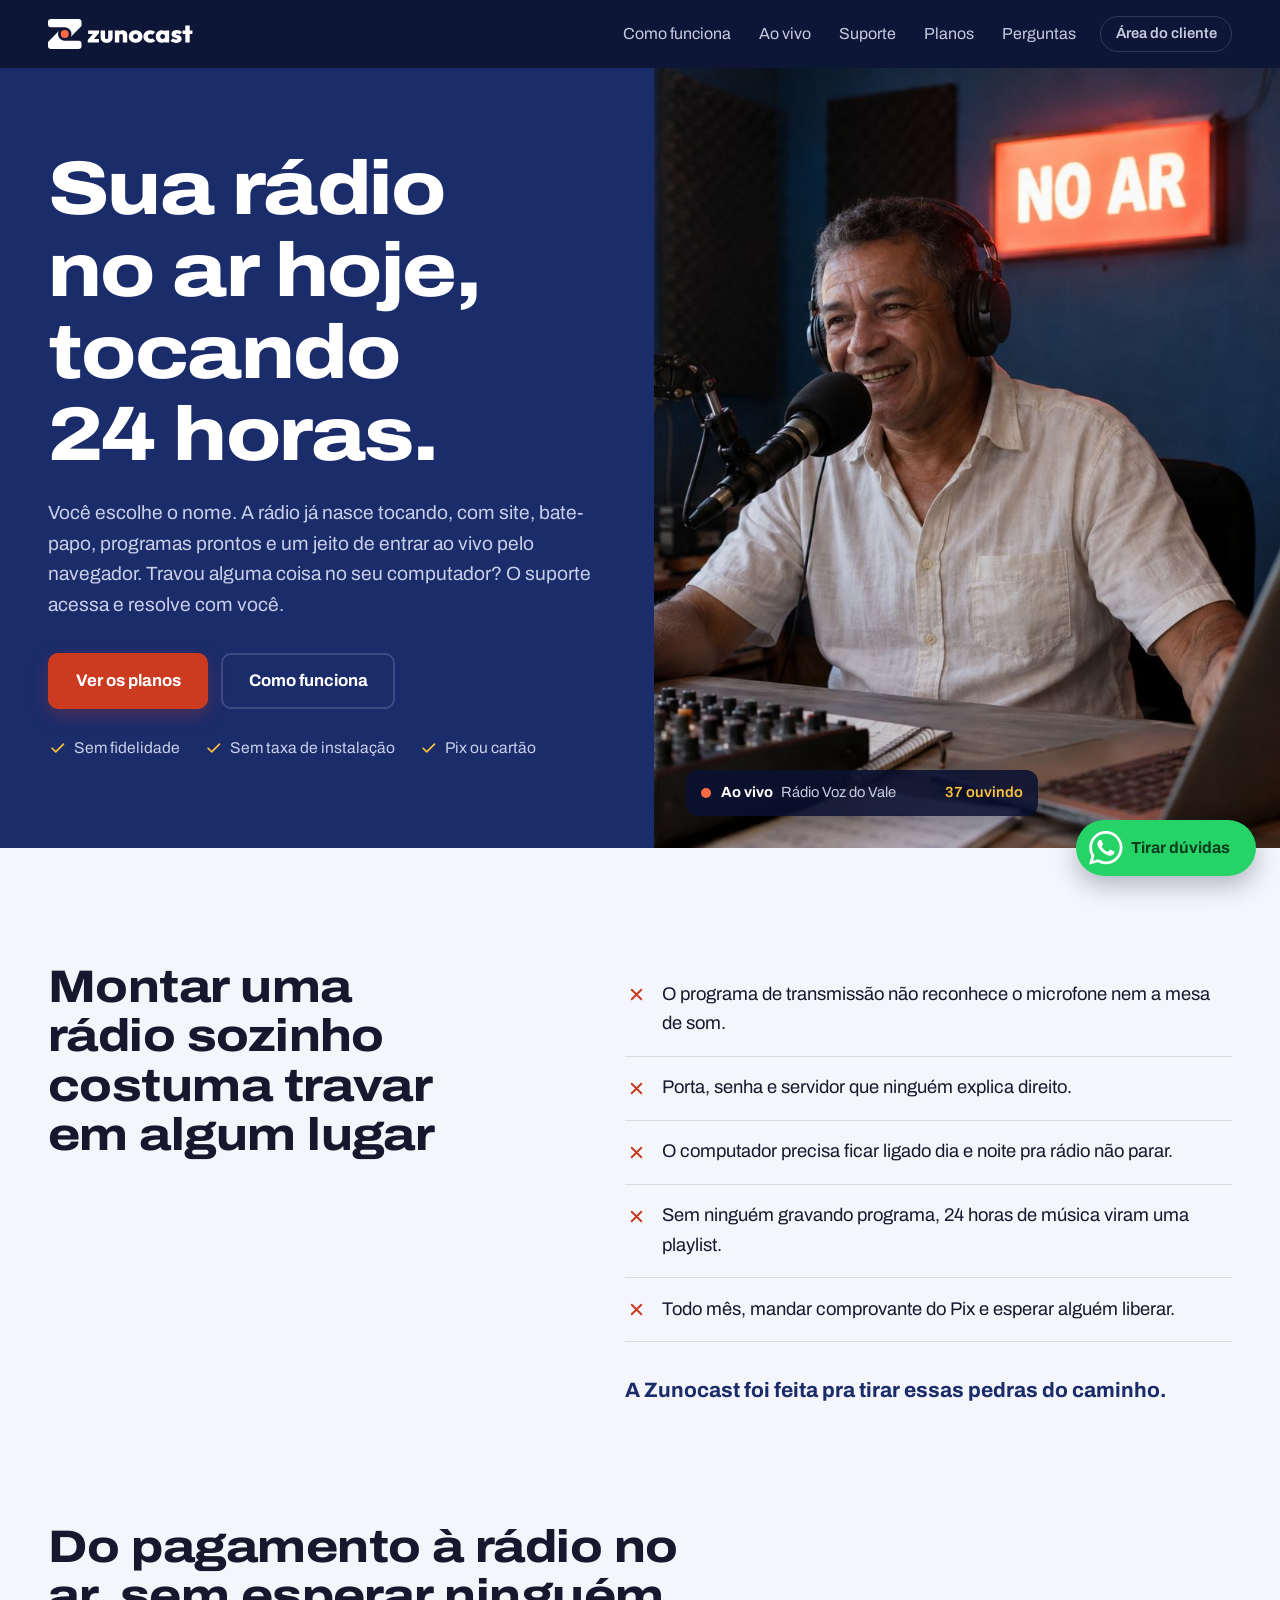
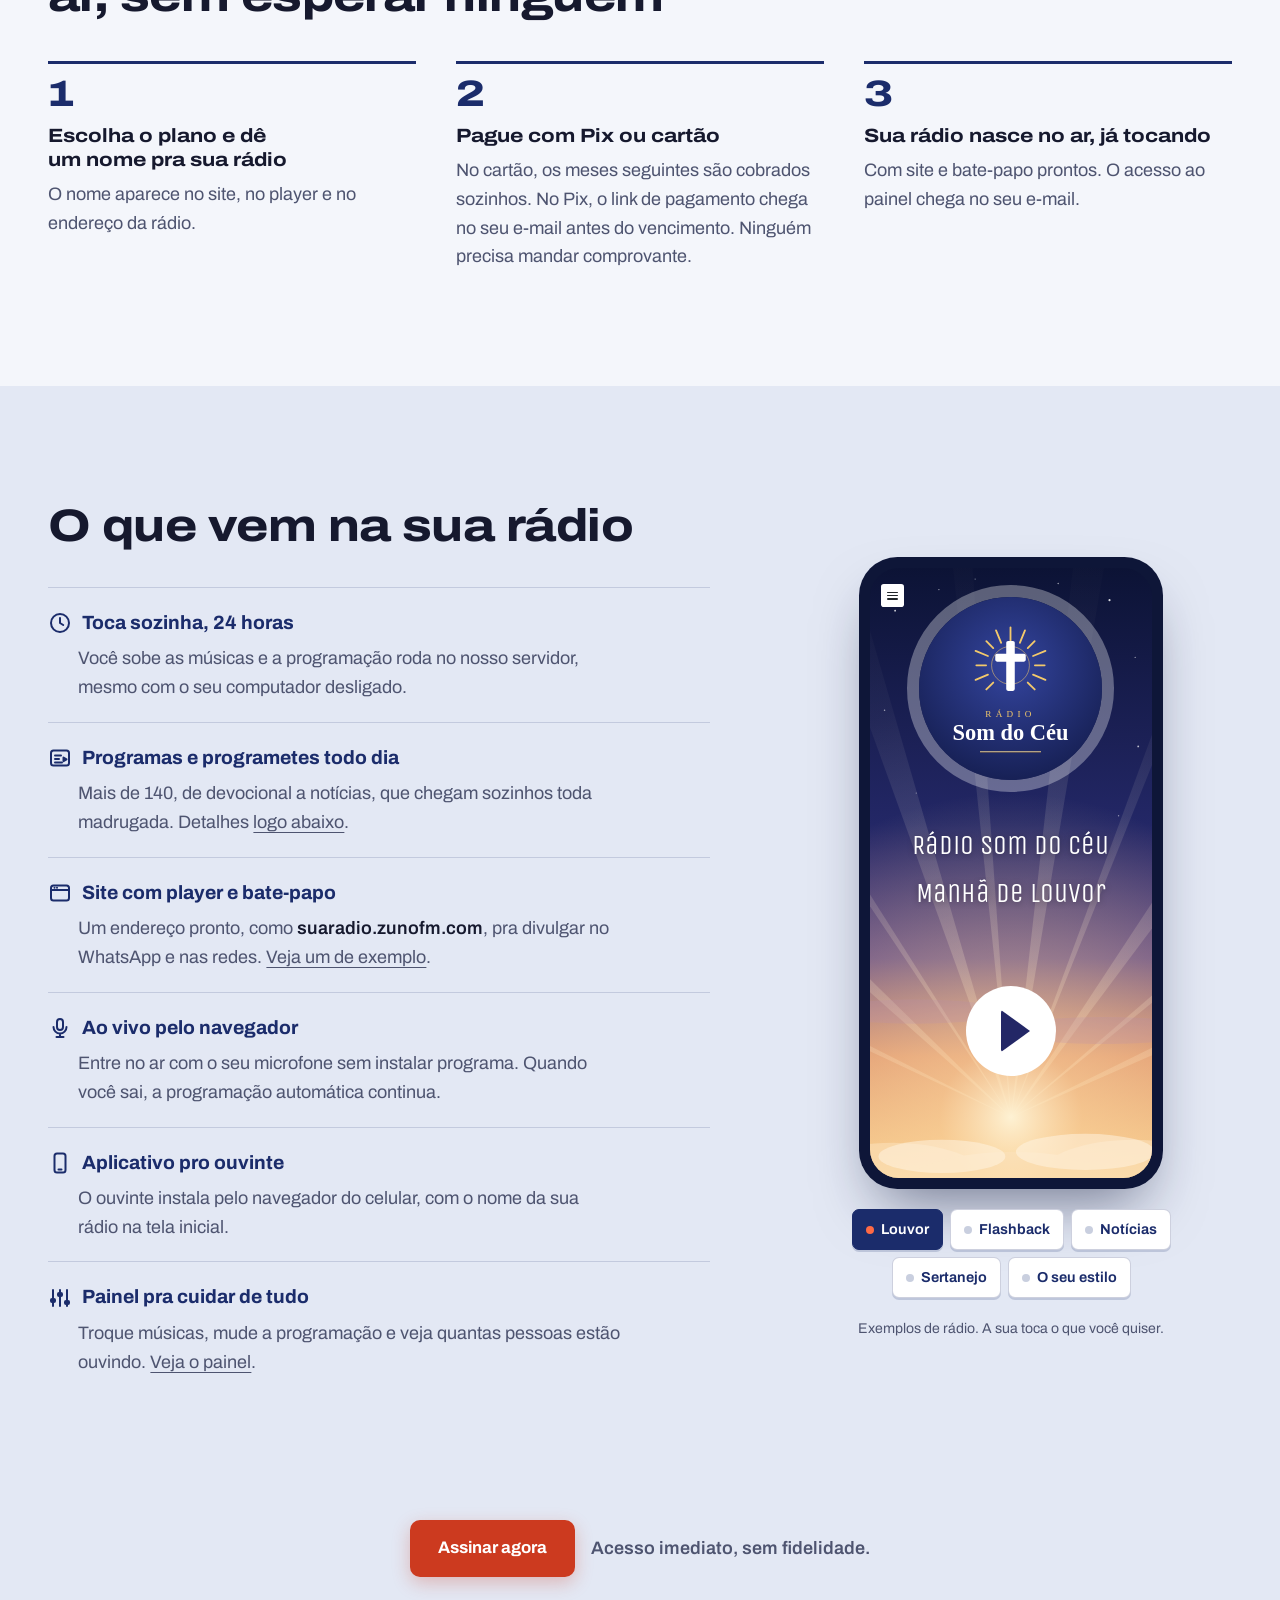
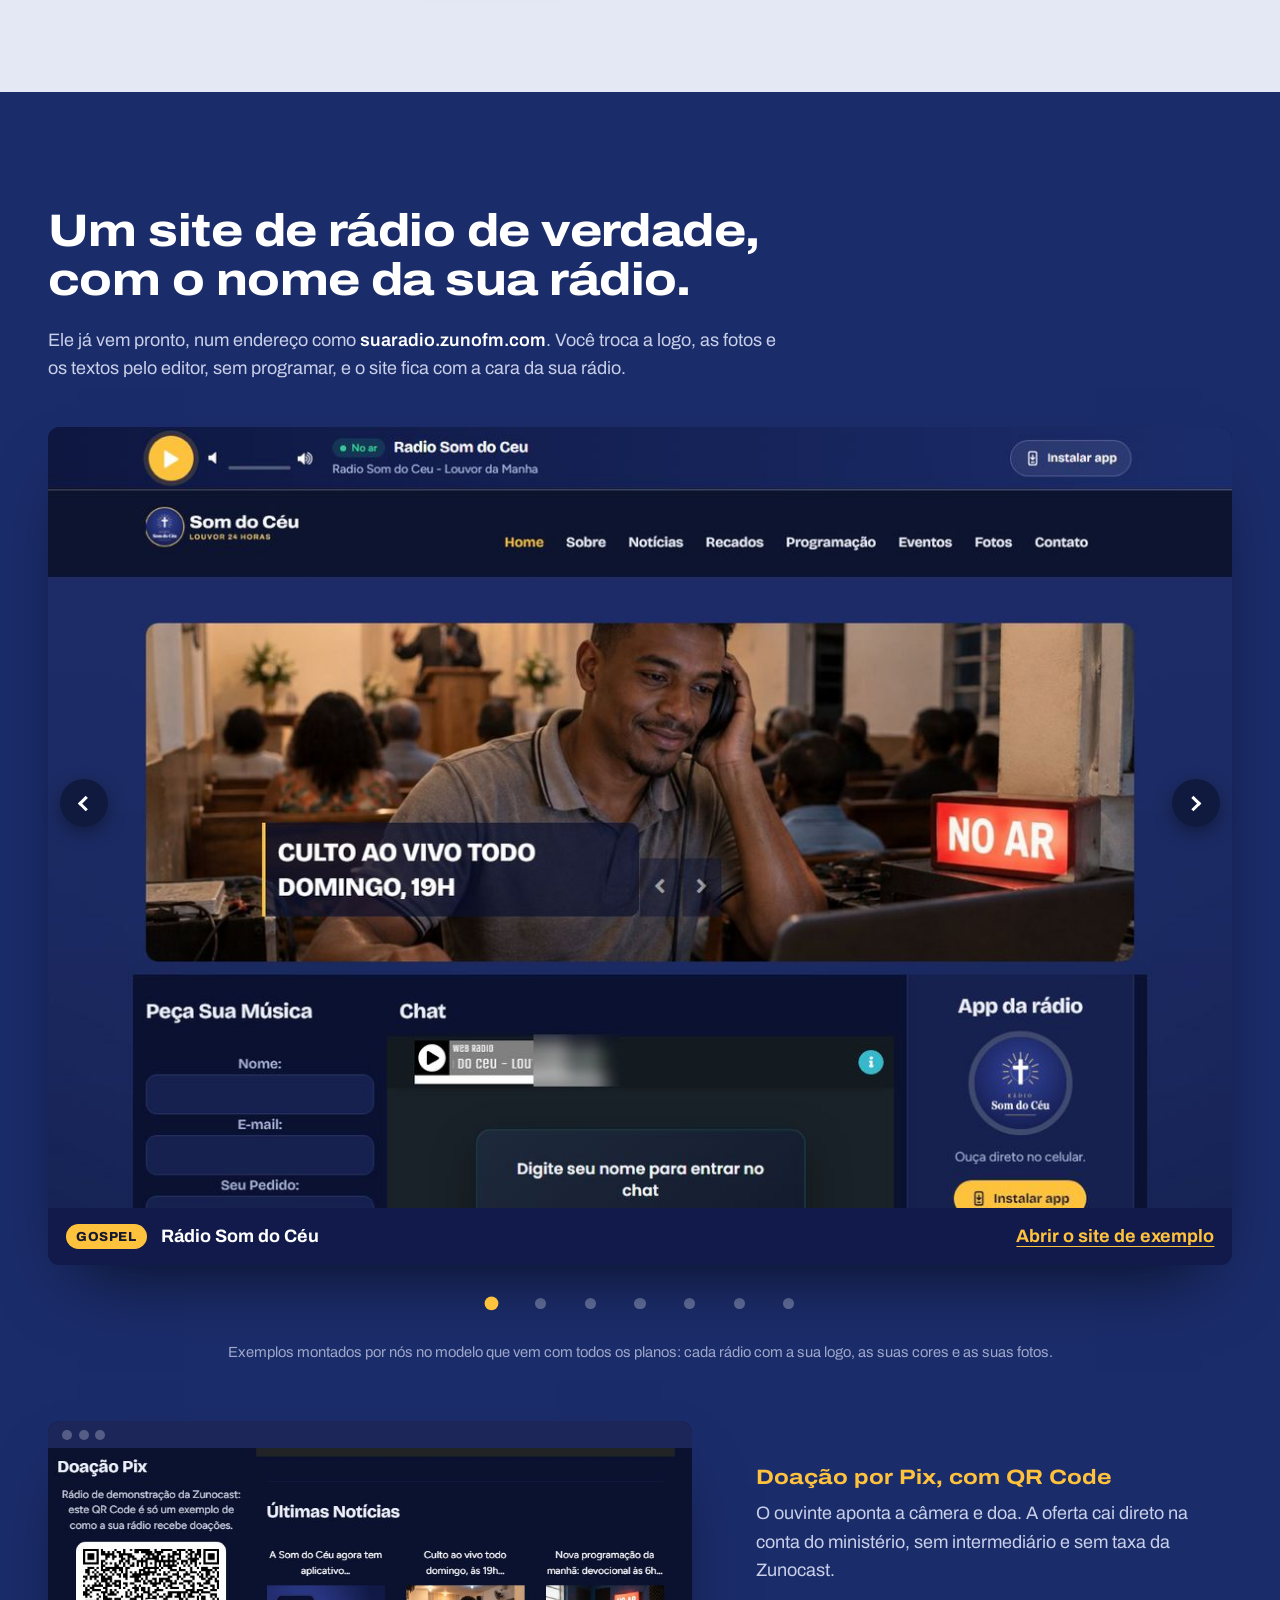
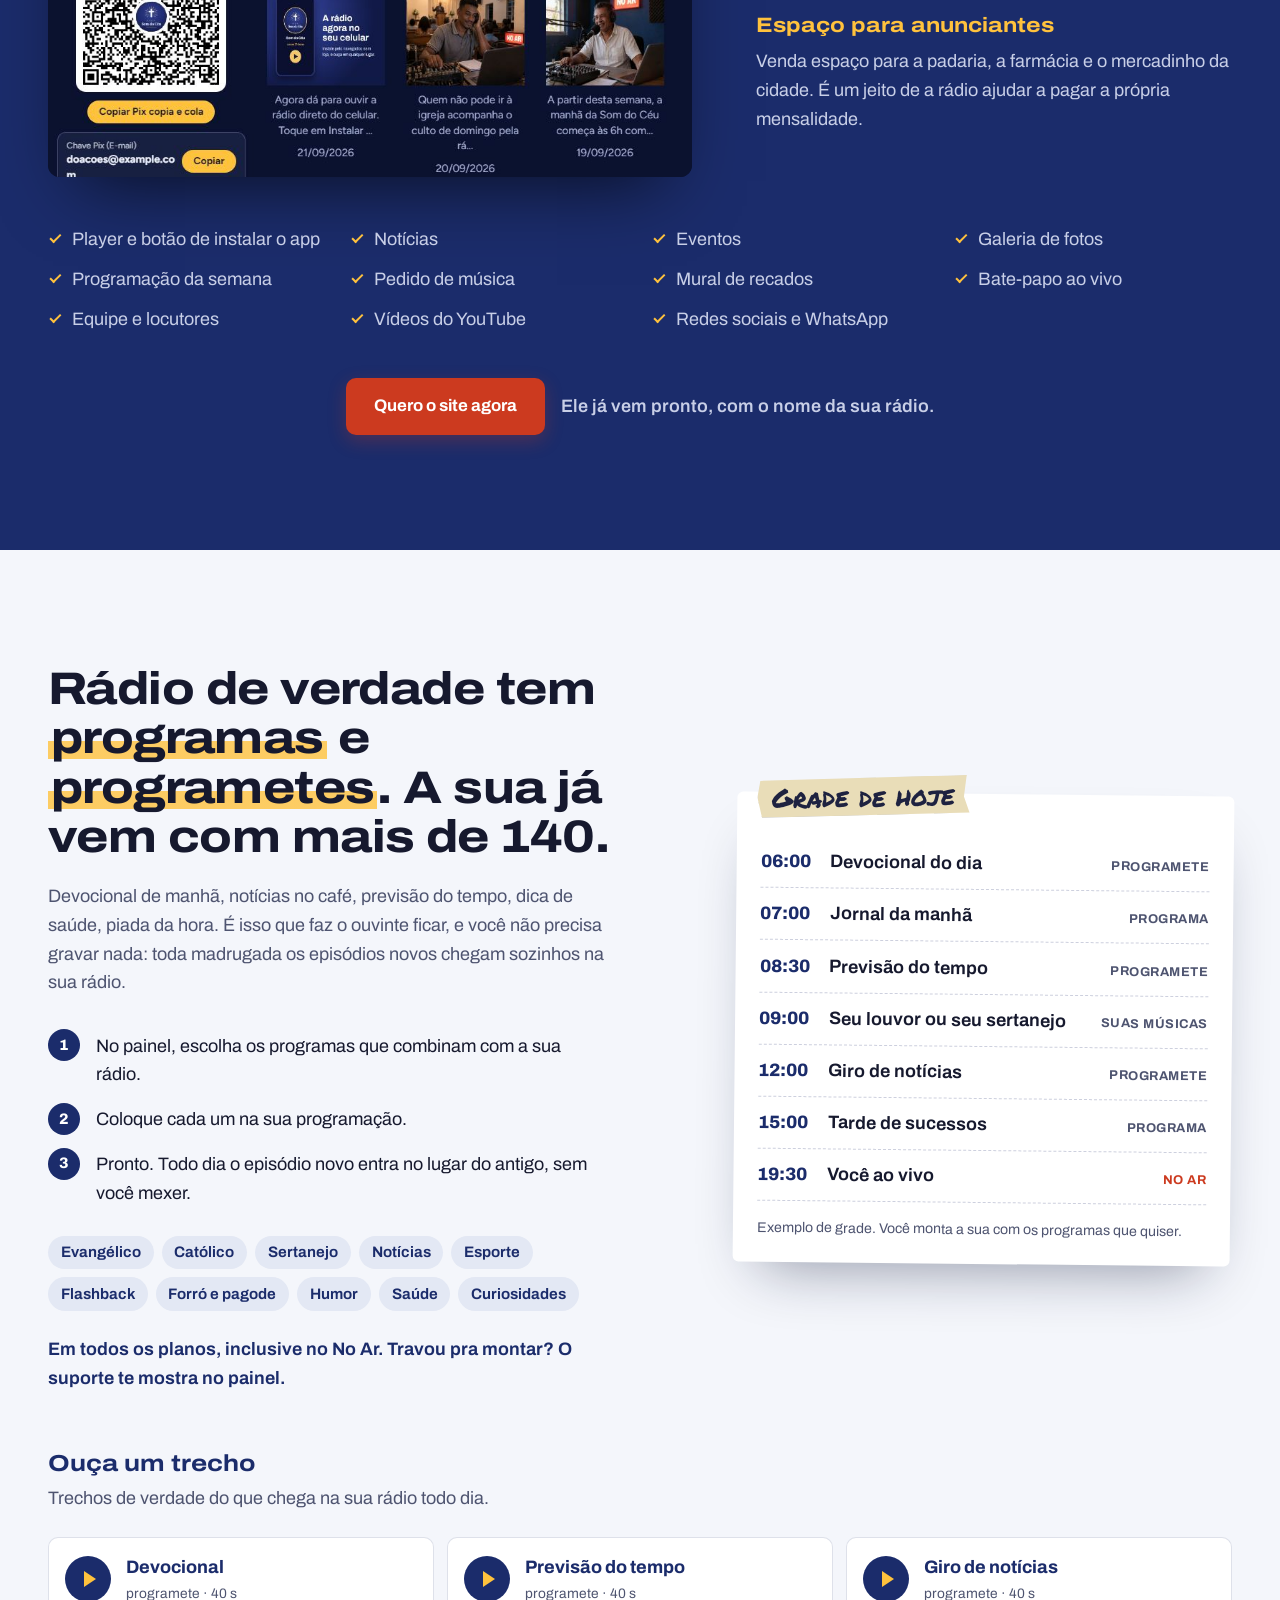
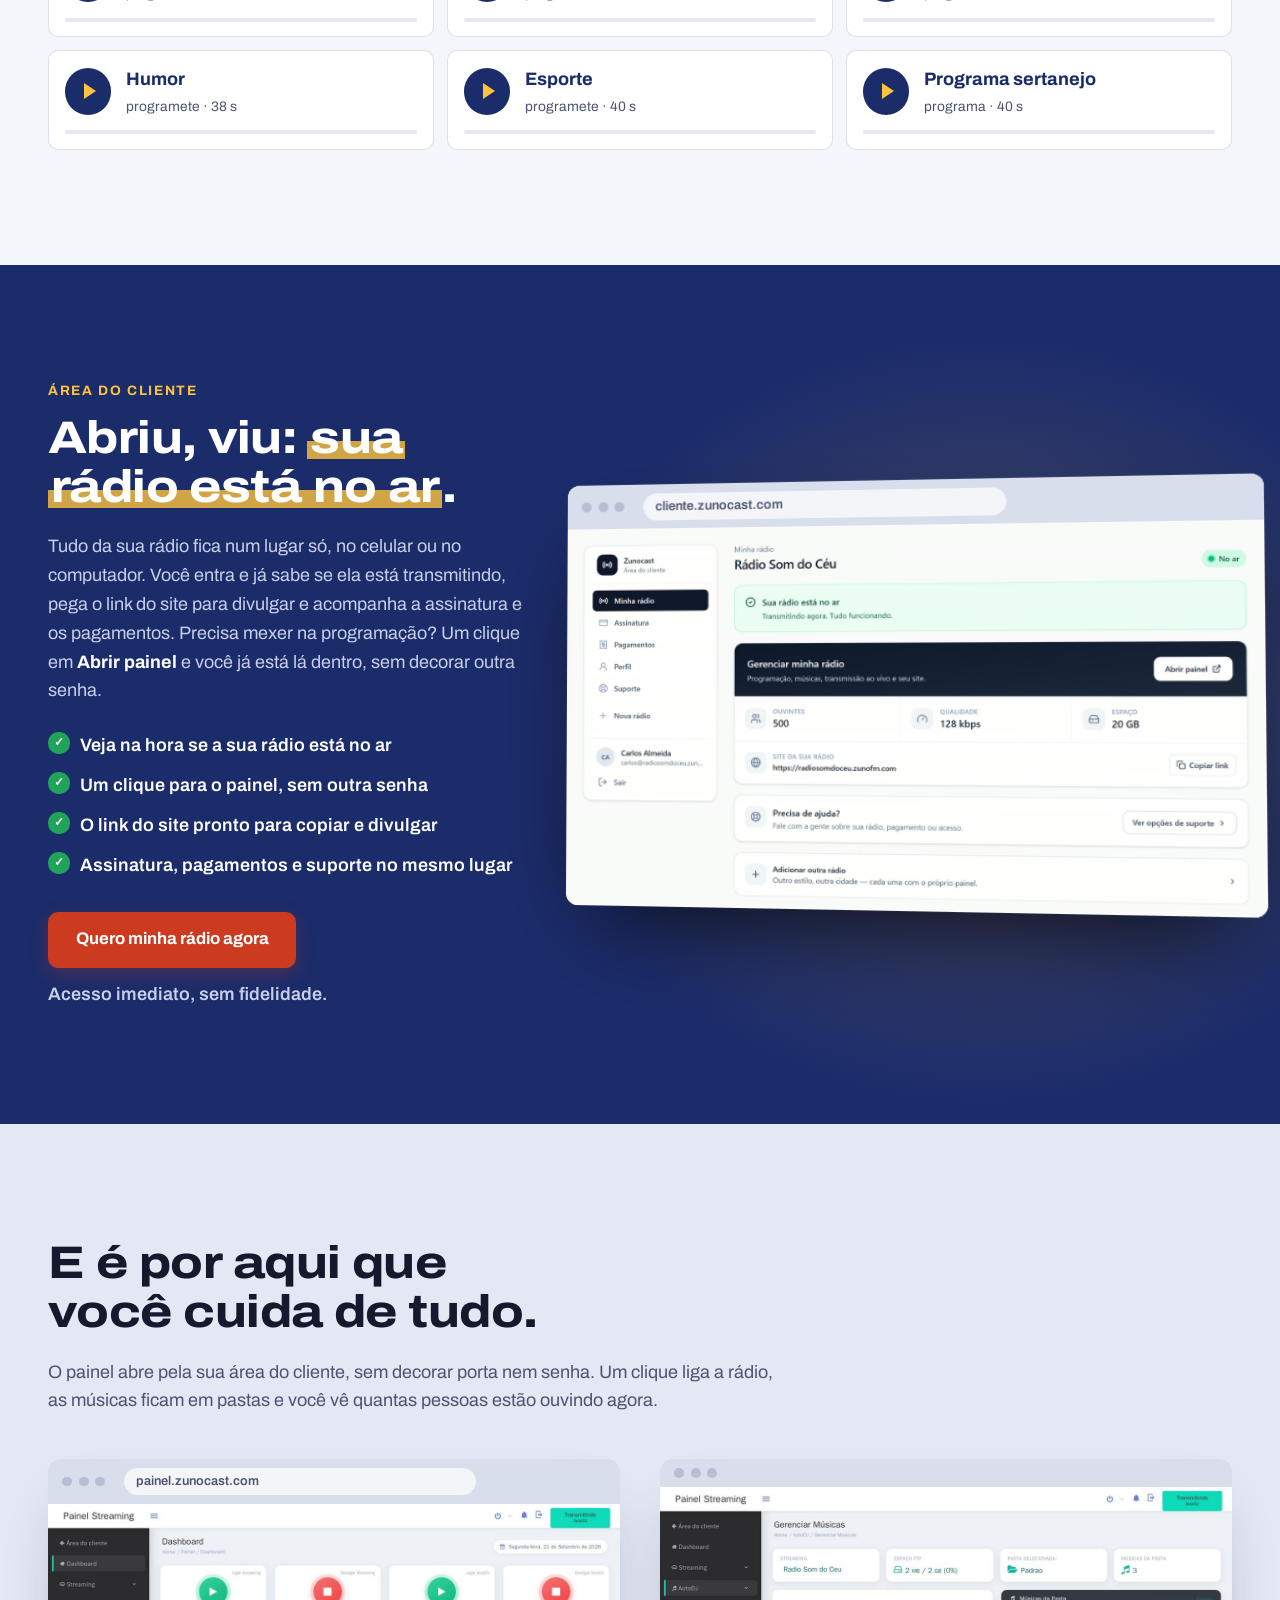
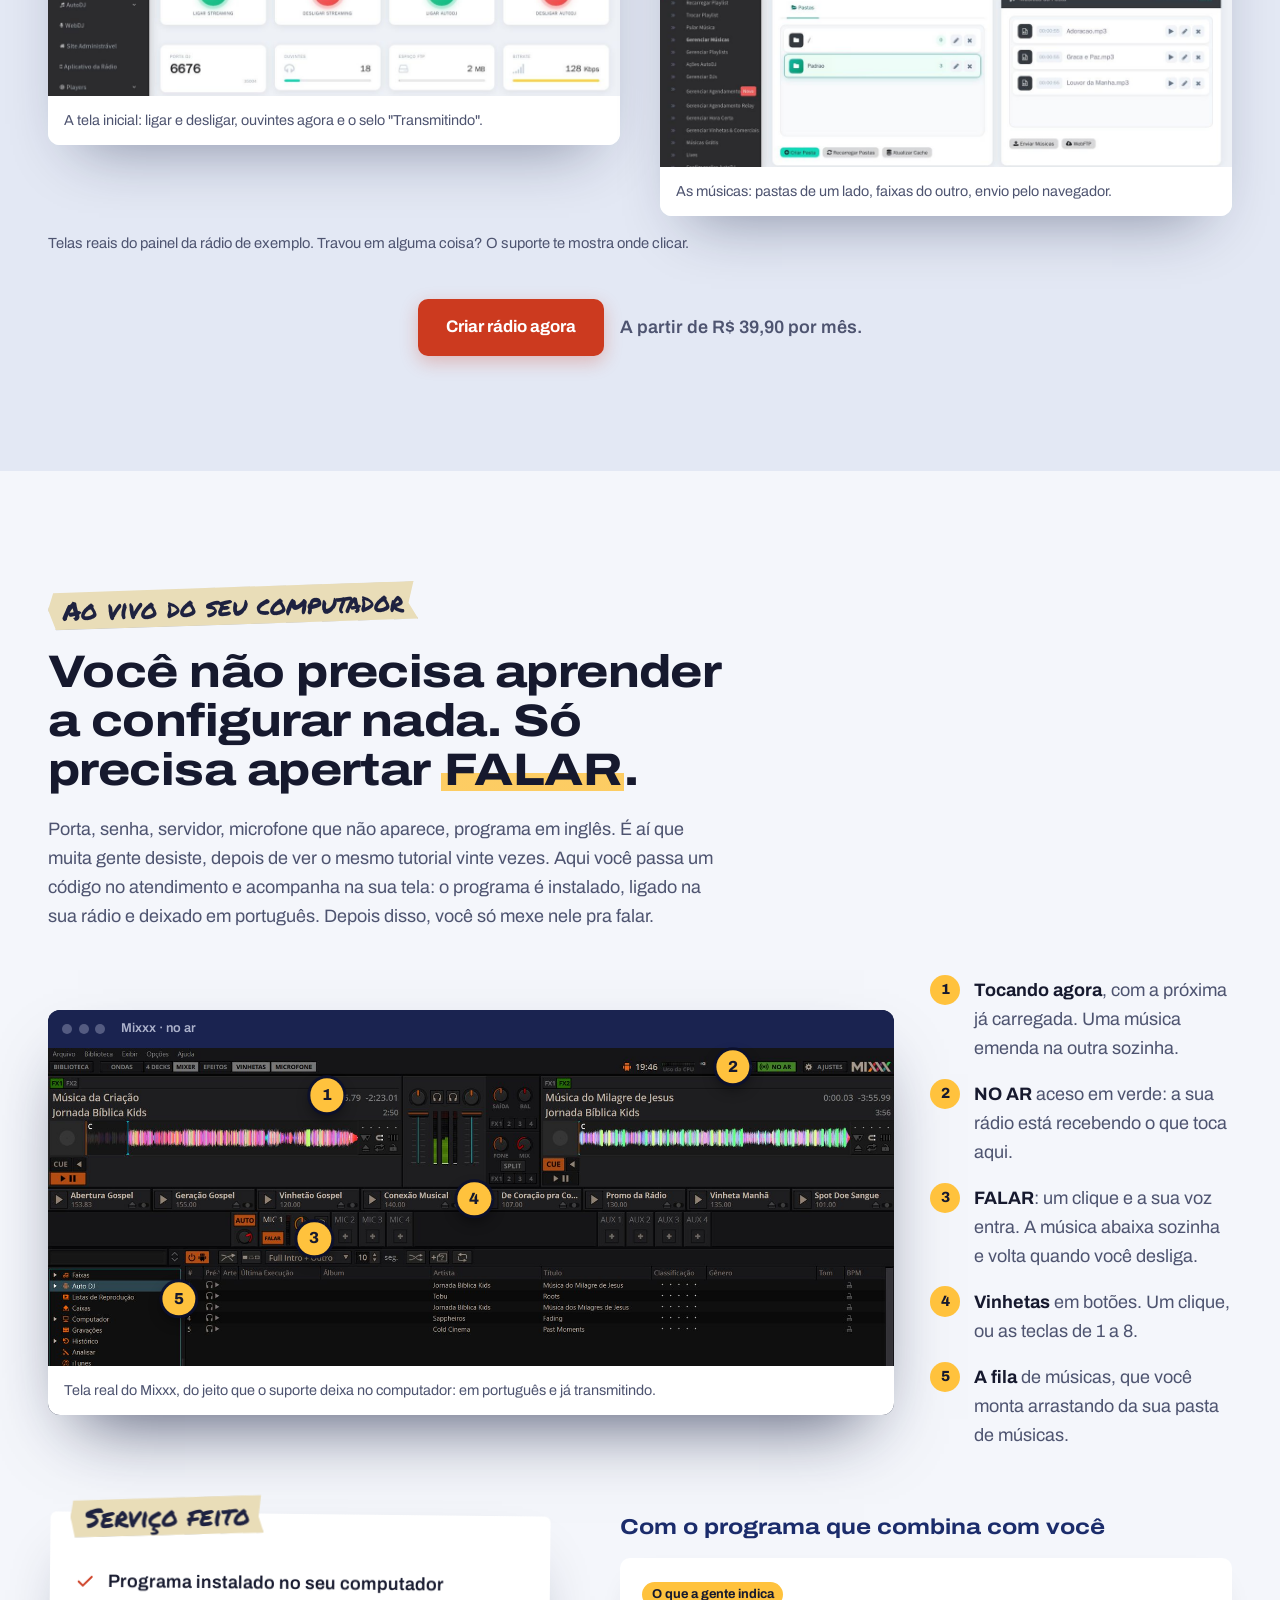
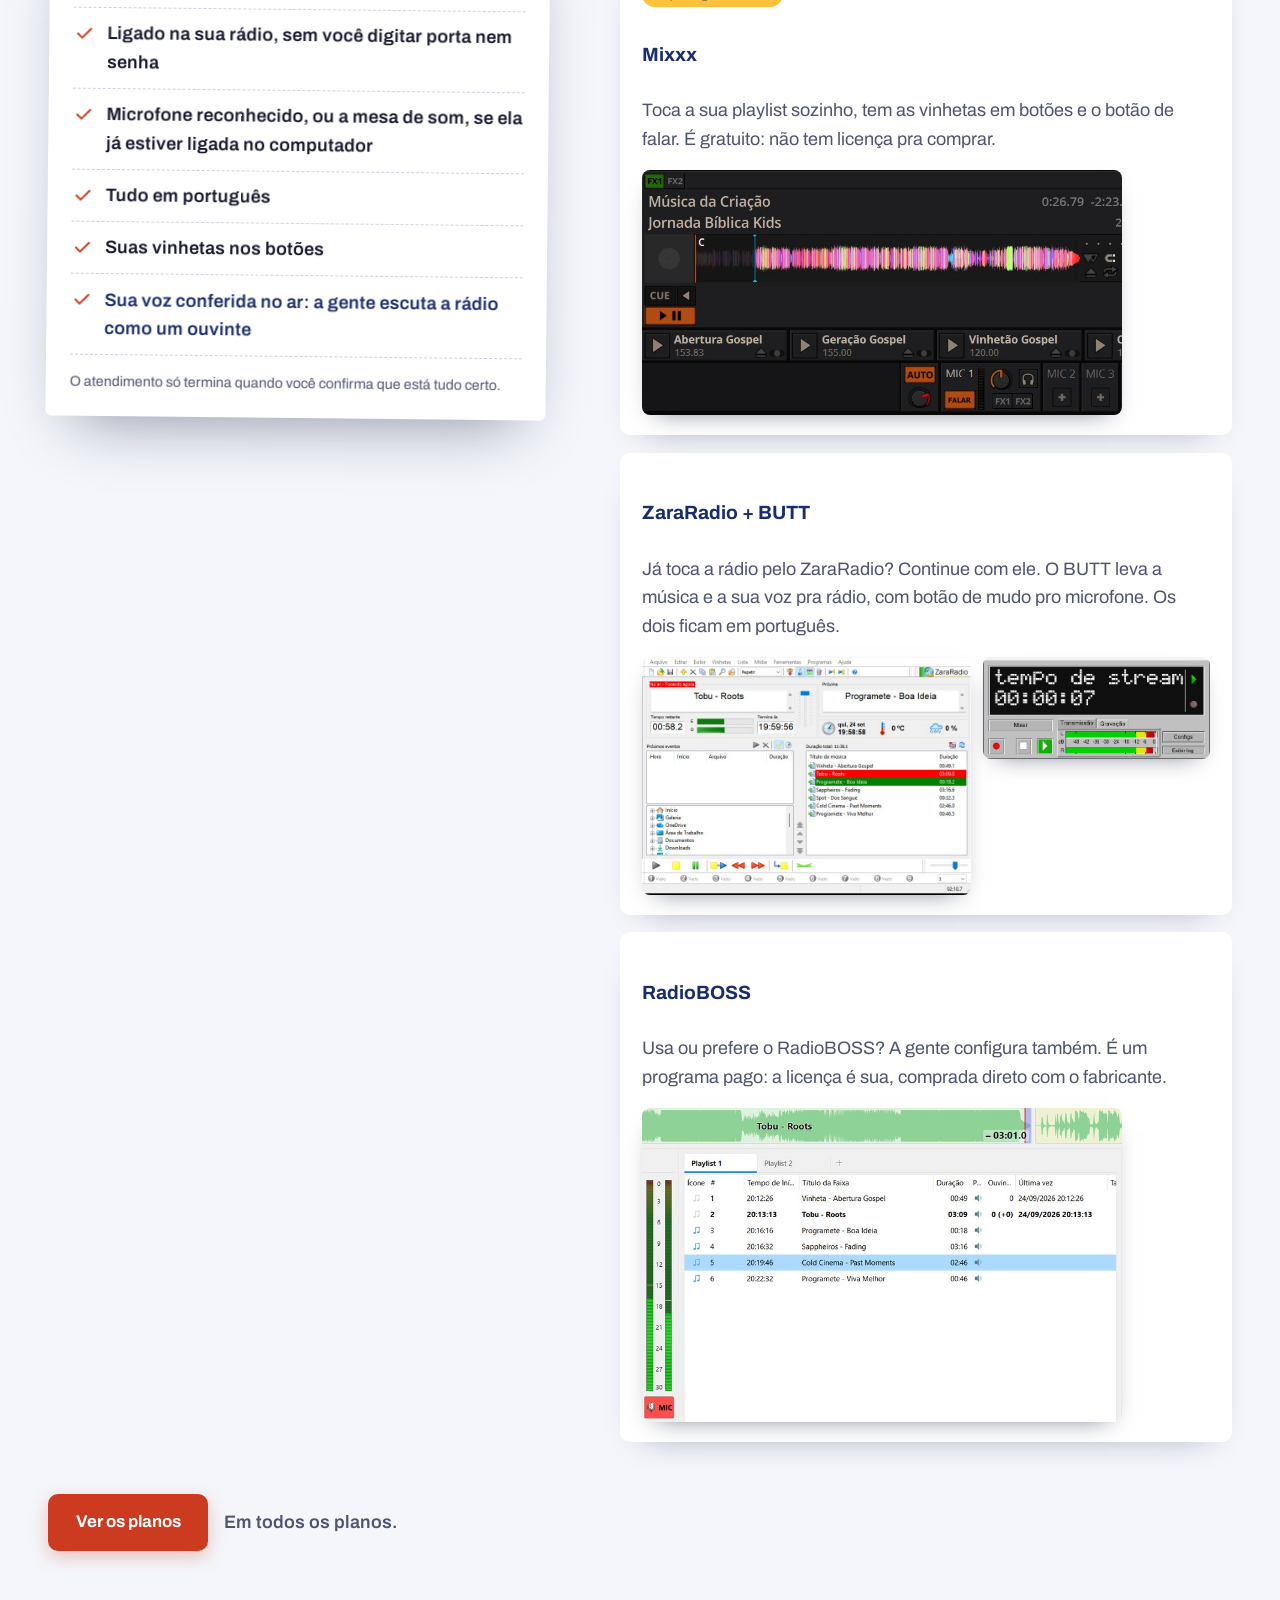
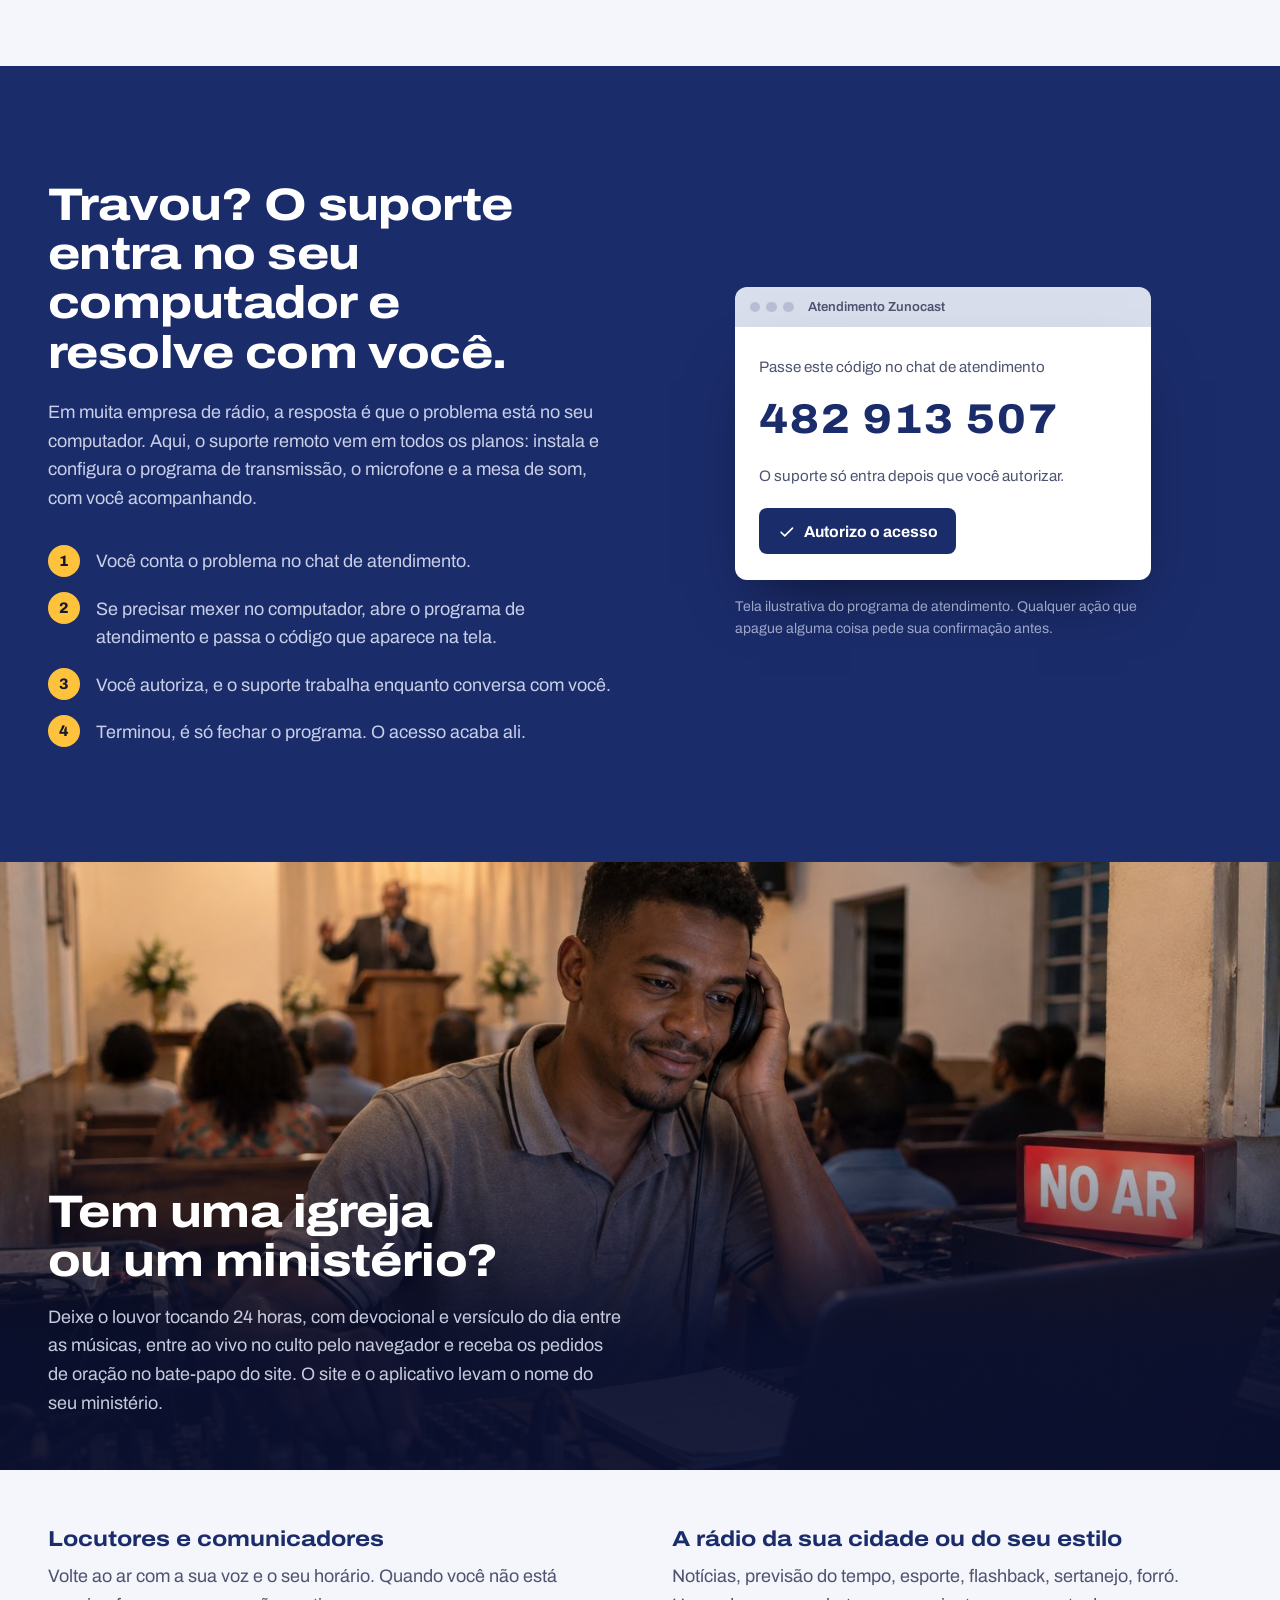
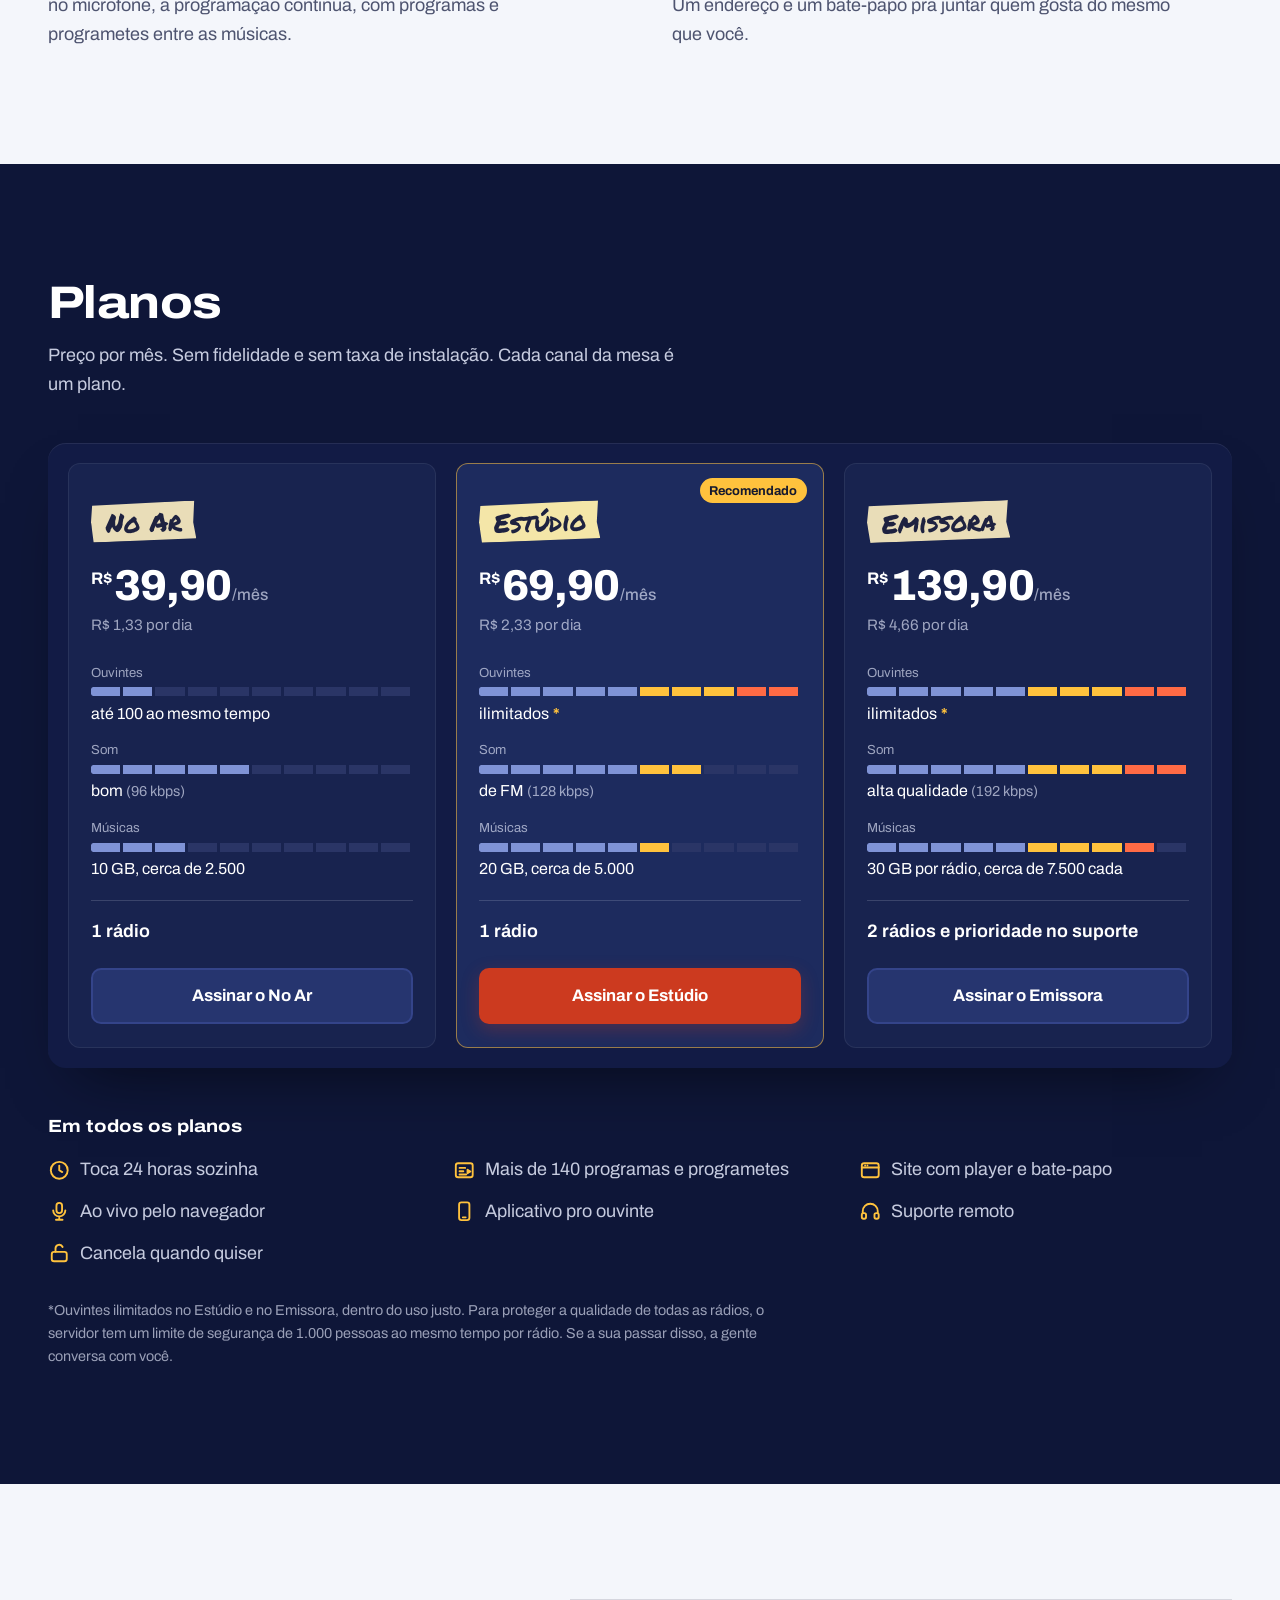
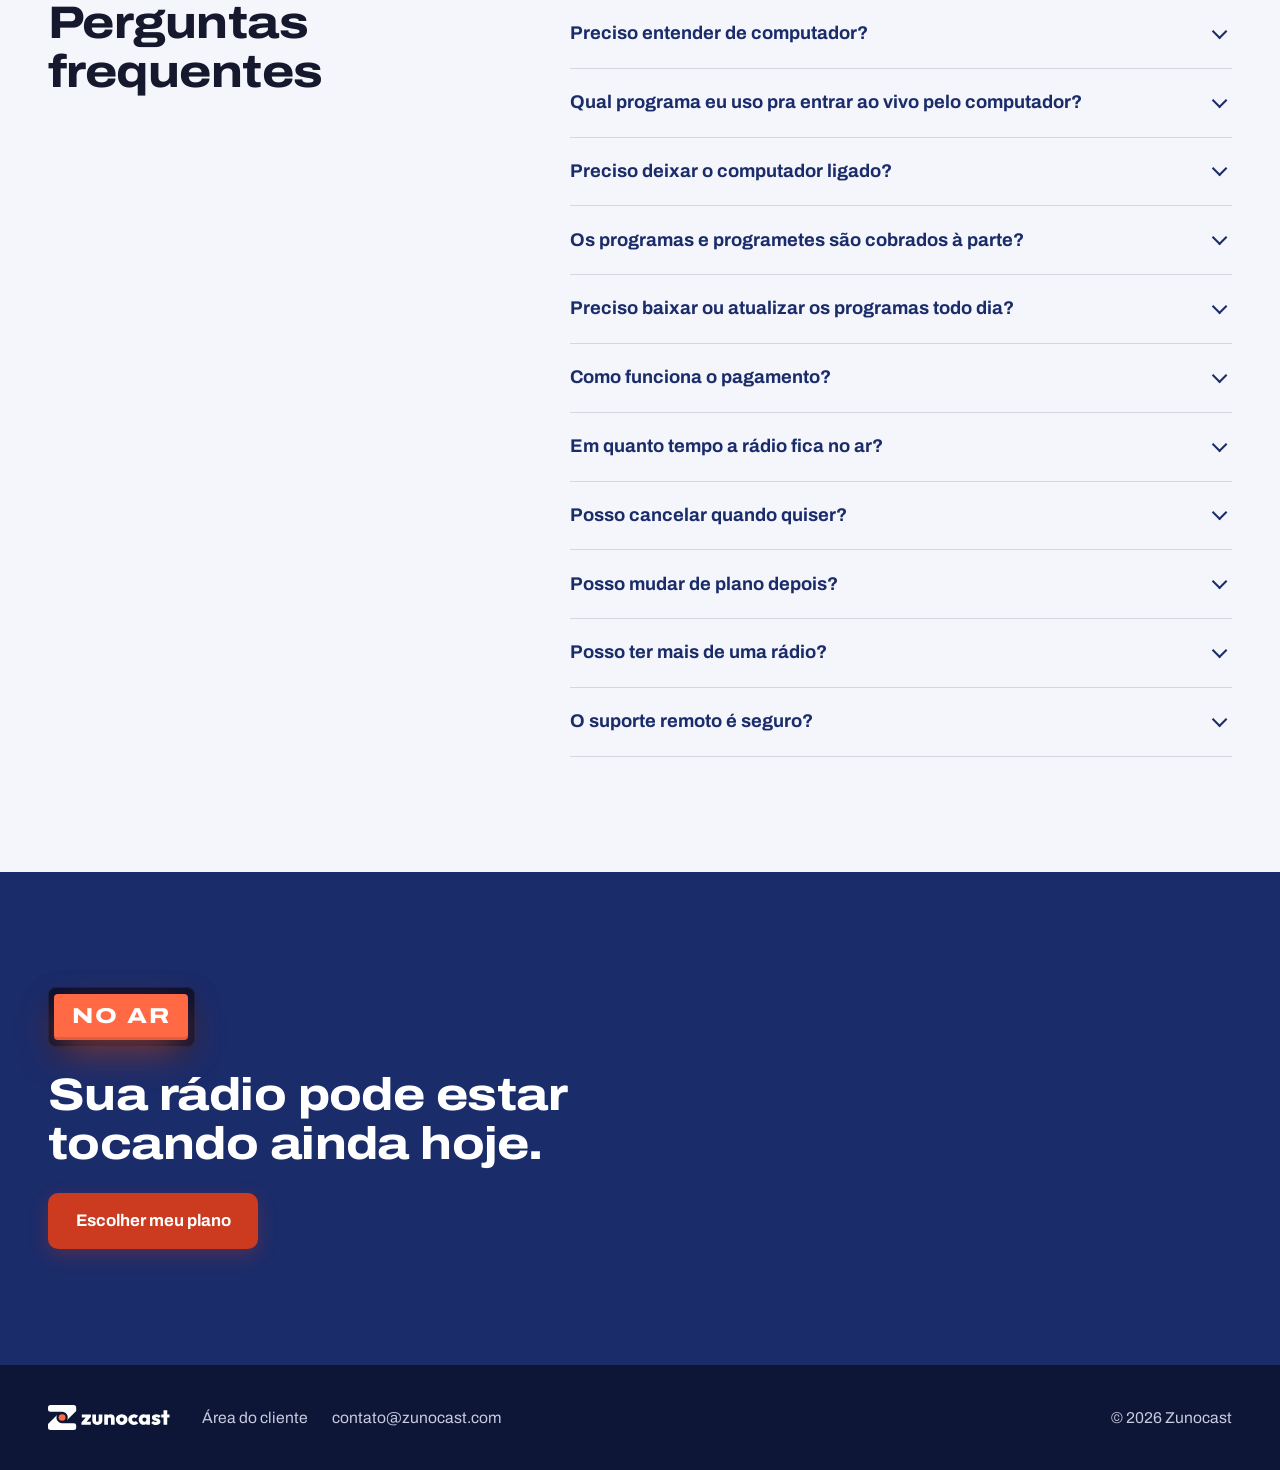
==== commit b6b9b153: "Planos: Estudio passa a ter ouvintes ilimitados, como o Emissora (nota de uso justo vale para os doi" ====
--- a/index.html
+++ b/index.html
@@ -482,7 +482,7 @@
         <p class="canal__preco"><span class="canal__rs">R$</span>69,90<span class="canal__mes">/mês</span></p>
         <p class="canal__dia">R$ 2,33 por dia</p>
         <dl class="medidores">
-          <div><dt>Ouvintes</dt><dd><span class="vu" style="--n:5" aria-hidden="true"></span>até 500 ao mesmo tempo</dd></div>
+          <div><dt>Ouvintes</dt><dd><span class="vu" style="--n:10" aria-hidden="true"></span>ilimitados<a class="nota-ref" href="#uso-justo" aria-label="Ver regra de uso justo">*</a></dd></div>
           <div><dt>Som</dt><dd><span class="vu" style="--n:7" aria-hidden="true"></span>de FM <span class="tecnico">(128 kbps)</span></dd></div>
           <div><dt>Músicas</dt><dd><span class="vu" style="--n:6" aria-hidden="true"></span>20 GB, cerca de 5.000</dd></div>
         </dl>
@@ -514,7 +514,7 @@
         <li><svg class="icone"><use href="#i-livre"/></svg>Cancela quando quiser</li>
       </ul>
     </div>
-    <p class="uso-justo" id="uso-justo">*Ouvintes ilimitados dentro do uso justo. Para proteger a qualidade de todas as rádios, o servidor tem um limite de segurança de 1.000 pessoas ao mesmo tempo por rádio. Se a sua passar disso, a gente conversa com você.</p>
+    <p class="uso-justo" id="uso-justo">*Ouvintes ilimitados no Estúdio e no Emissora, dentro do uso justo. Para proteger a qualidade de todas as rádios, o servidor tem um limite de segurança de 1.000 pessoas ao mesmo tempo por rádio. Se a sua passar disso, a gente conversa com você.</p>
   </div>
 </section>
 
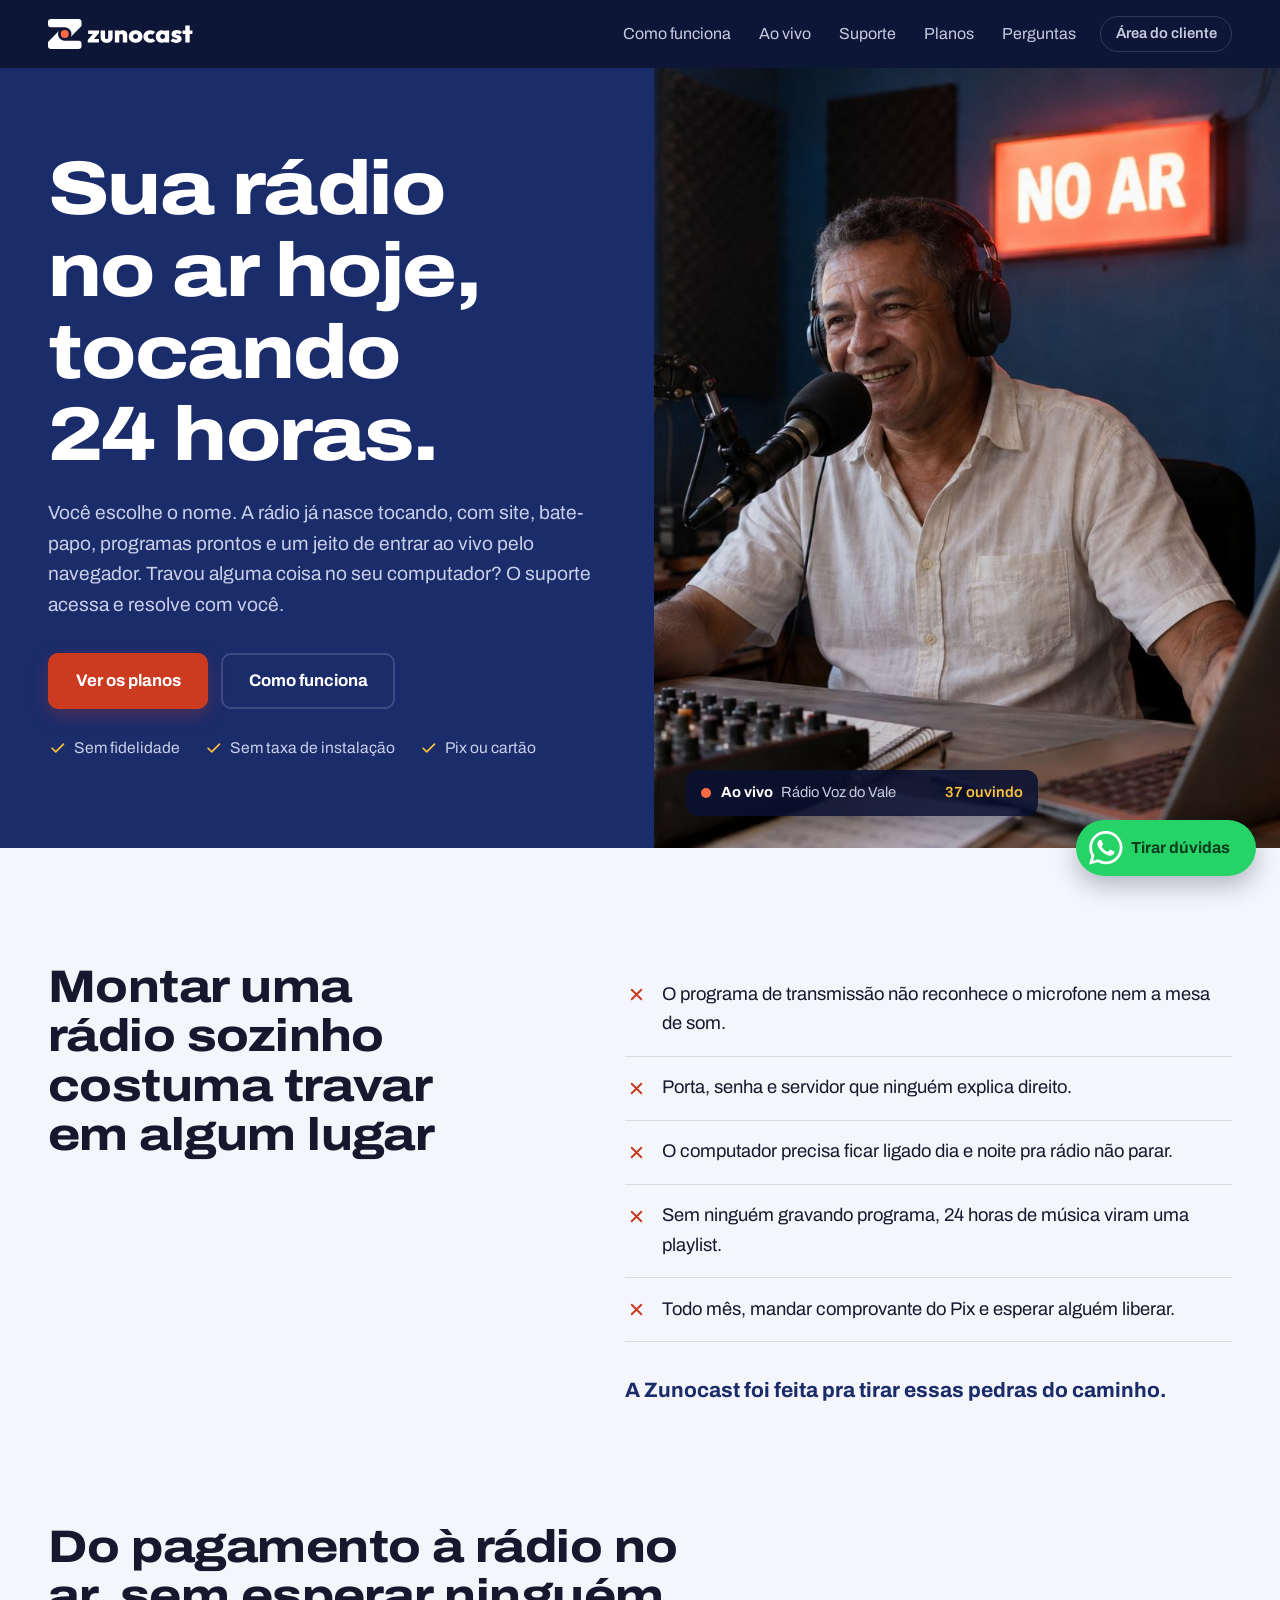
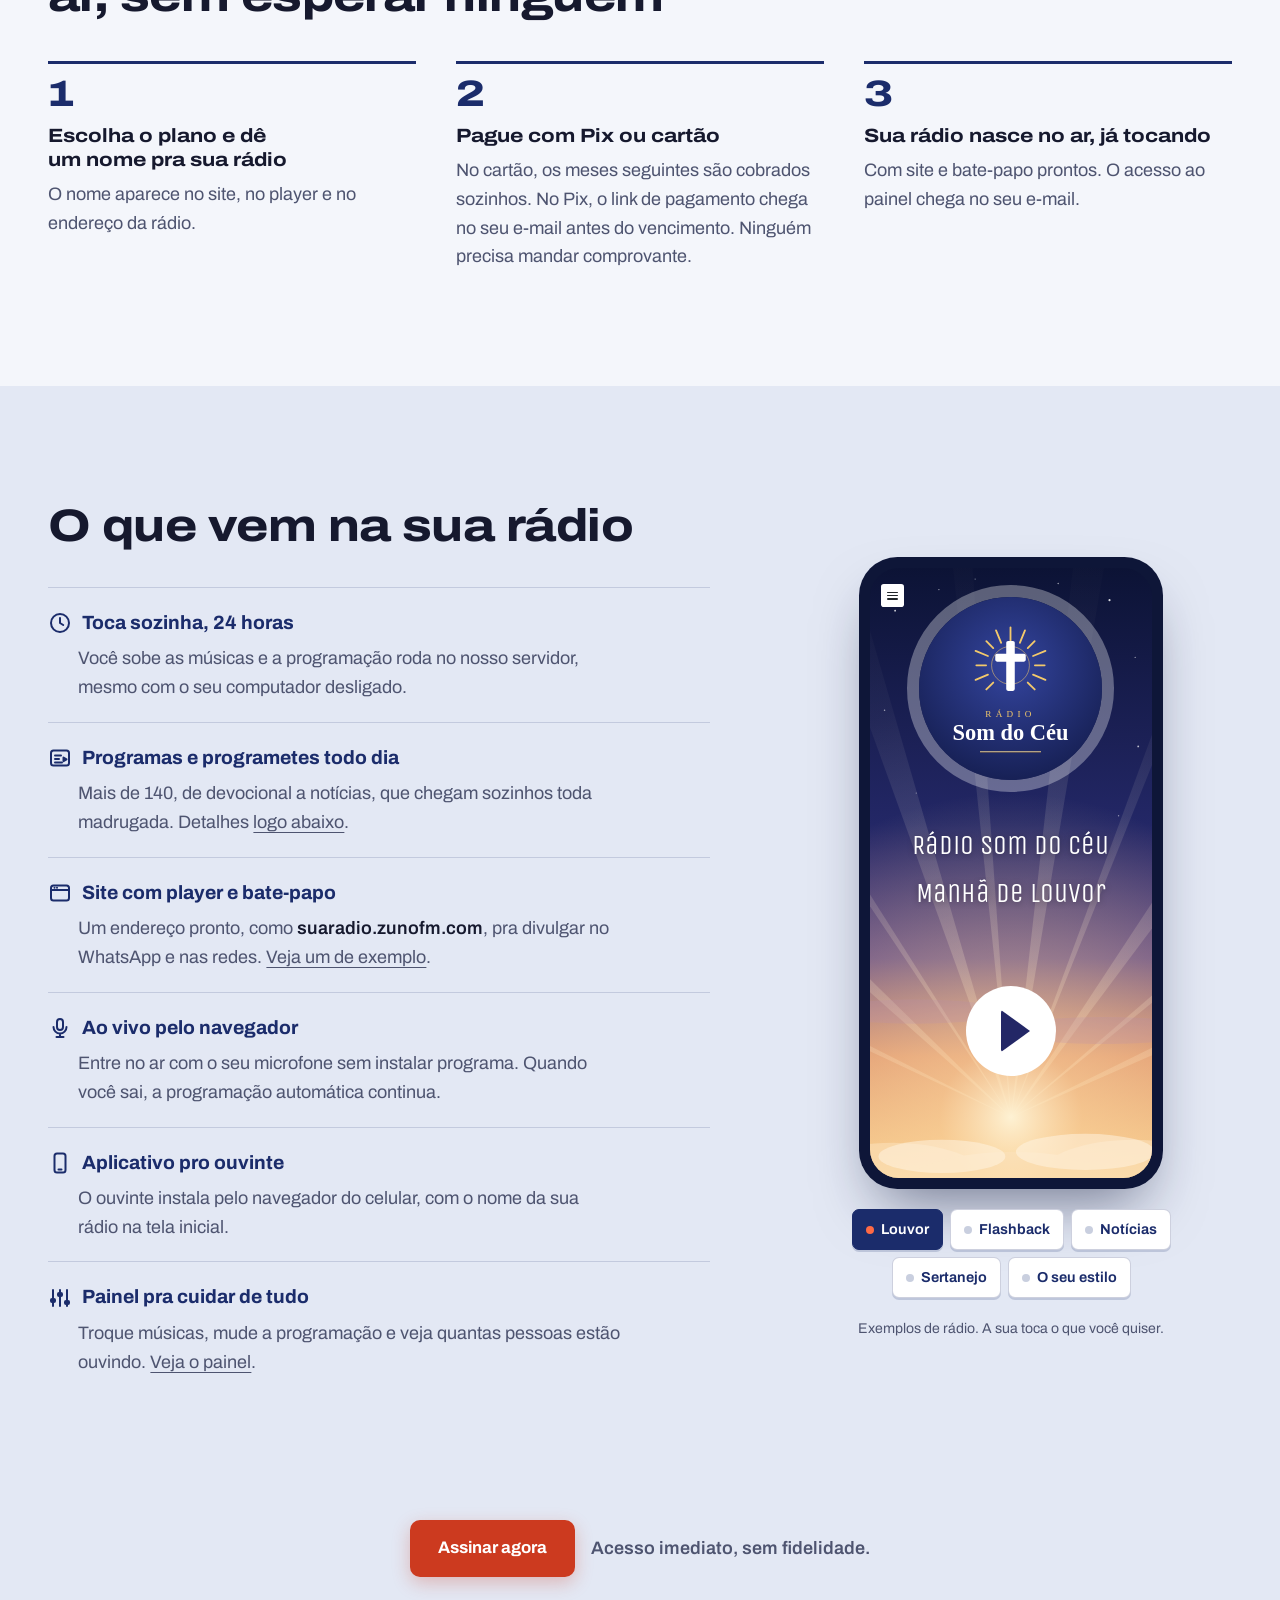
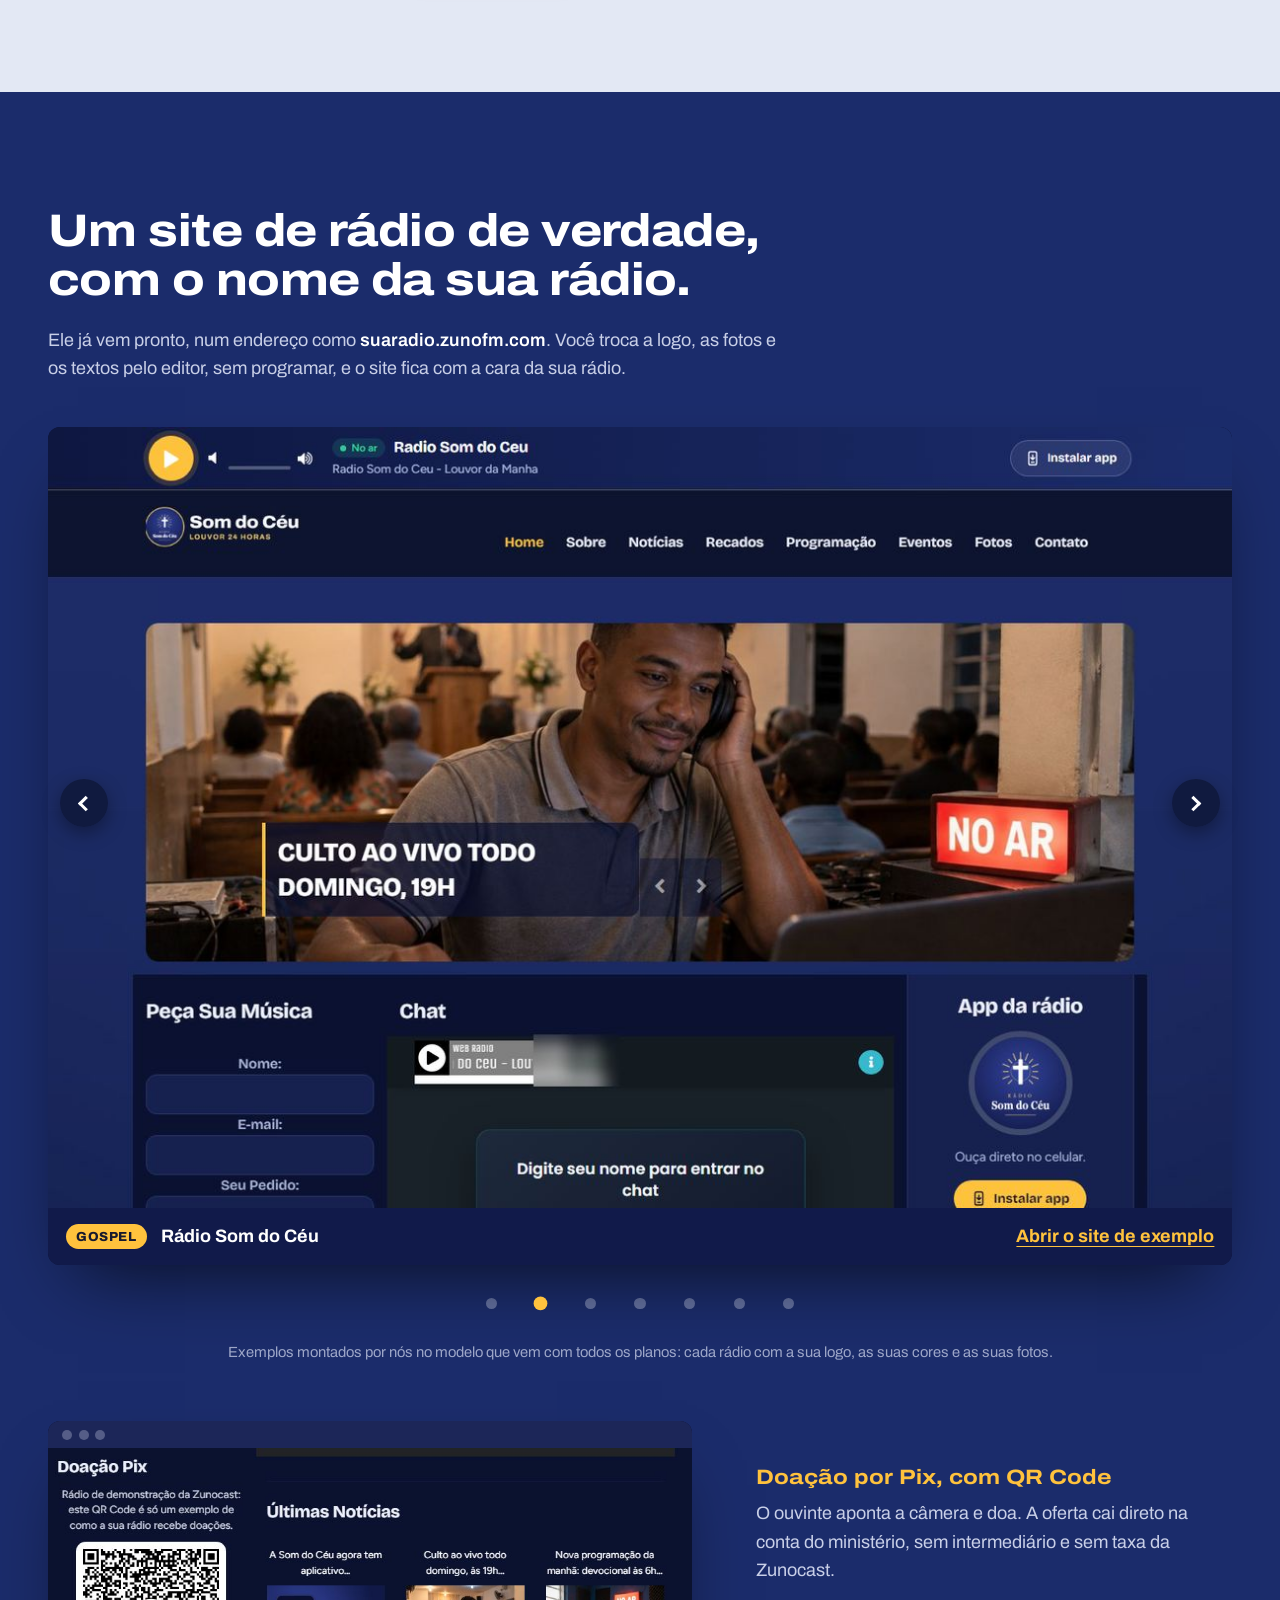
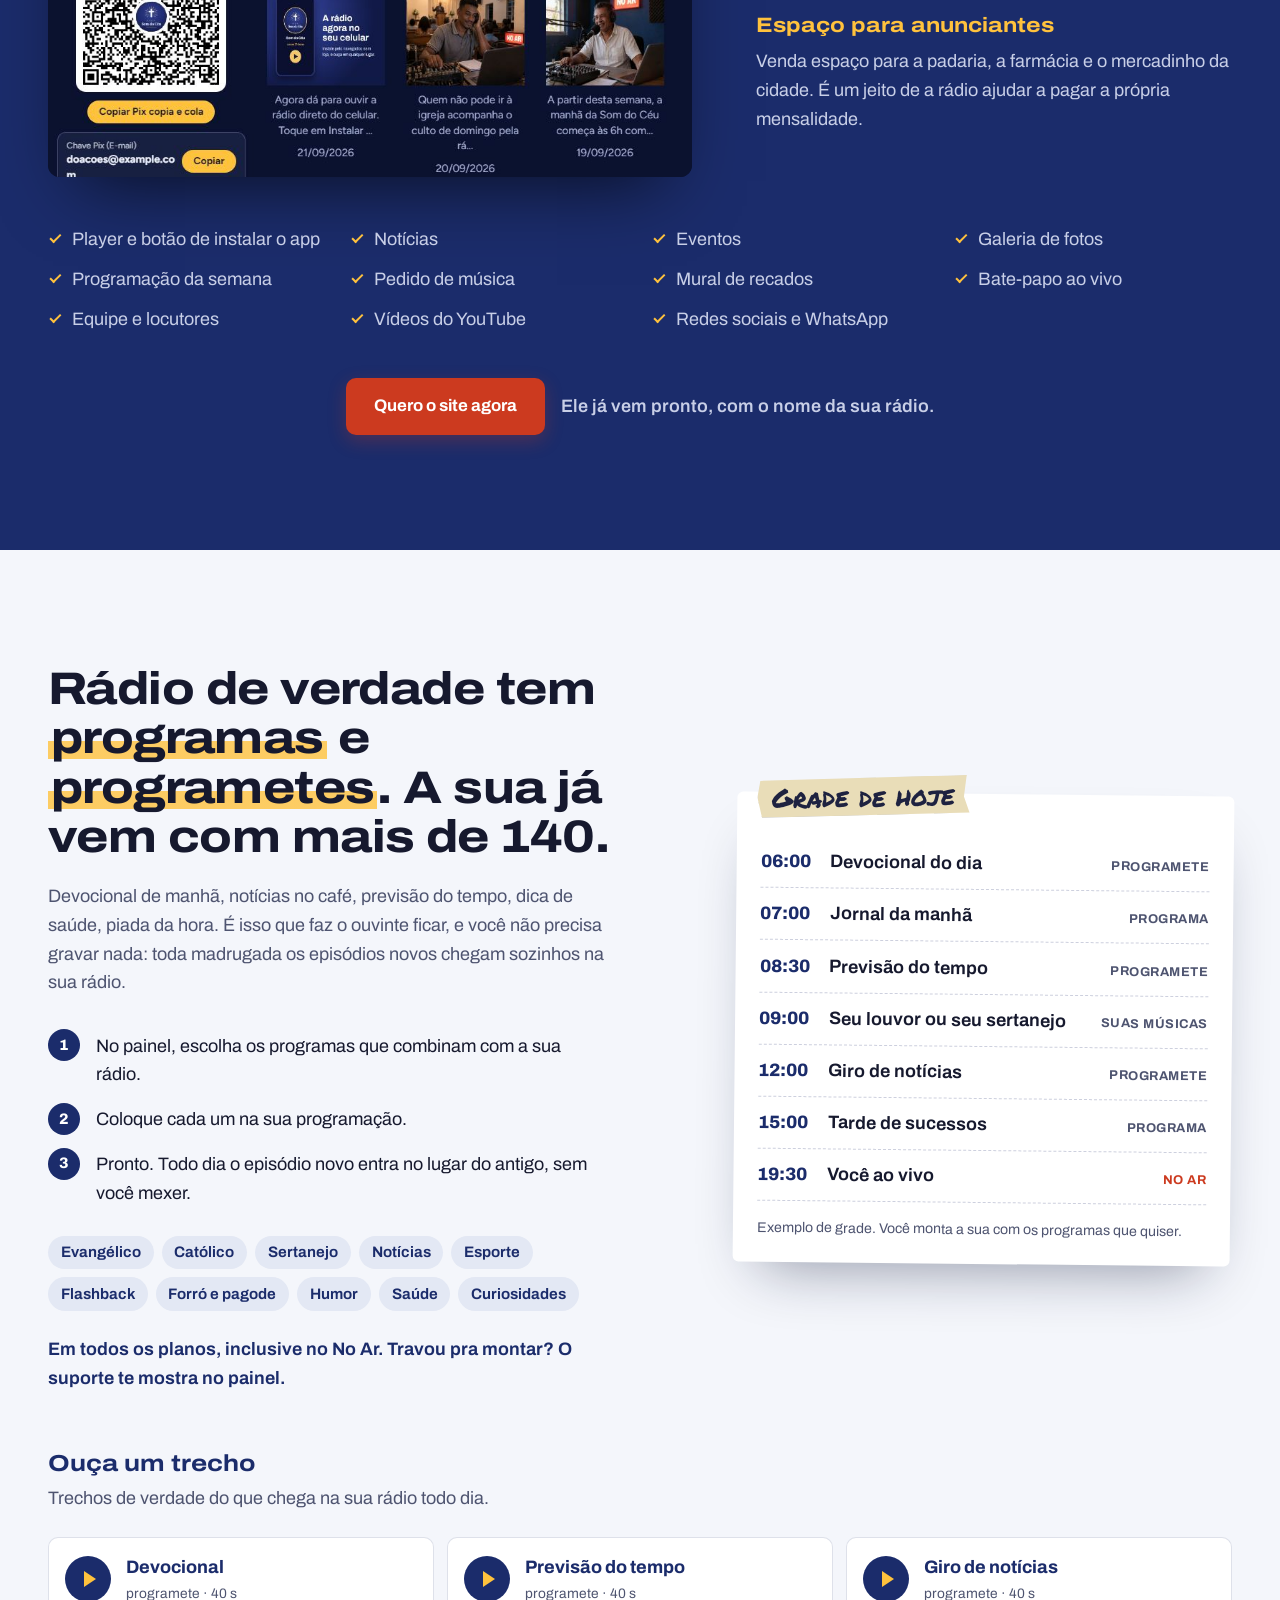
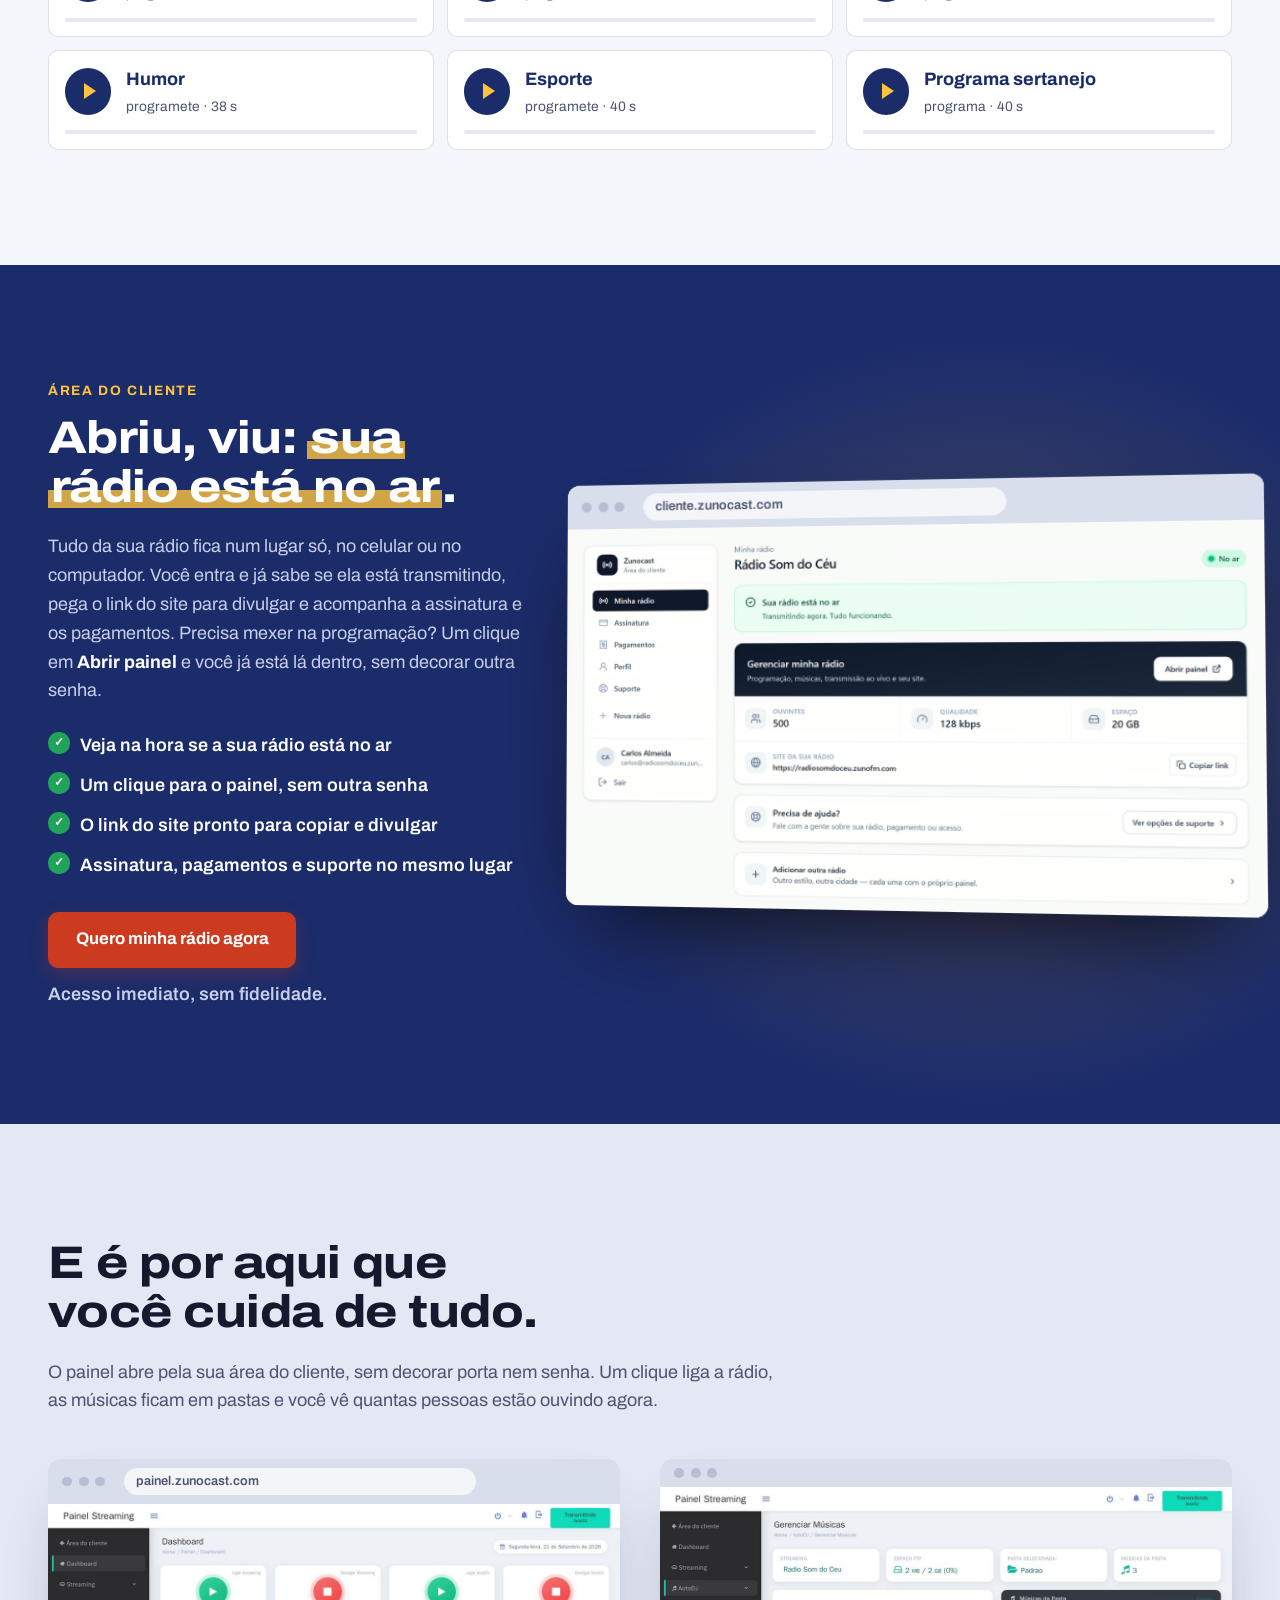
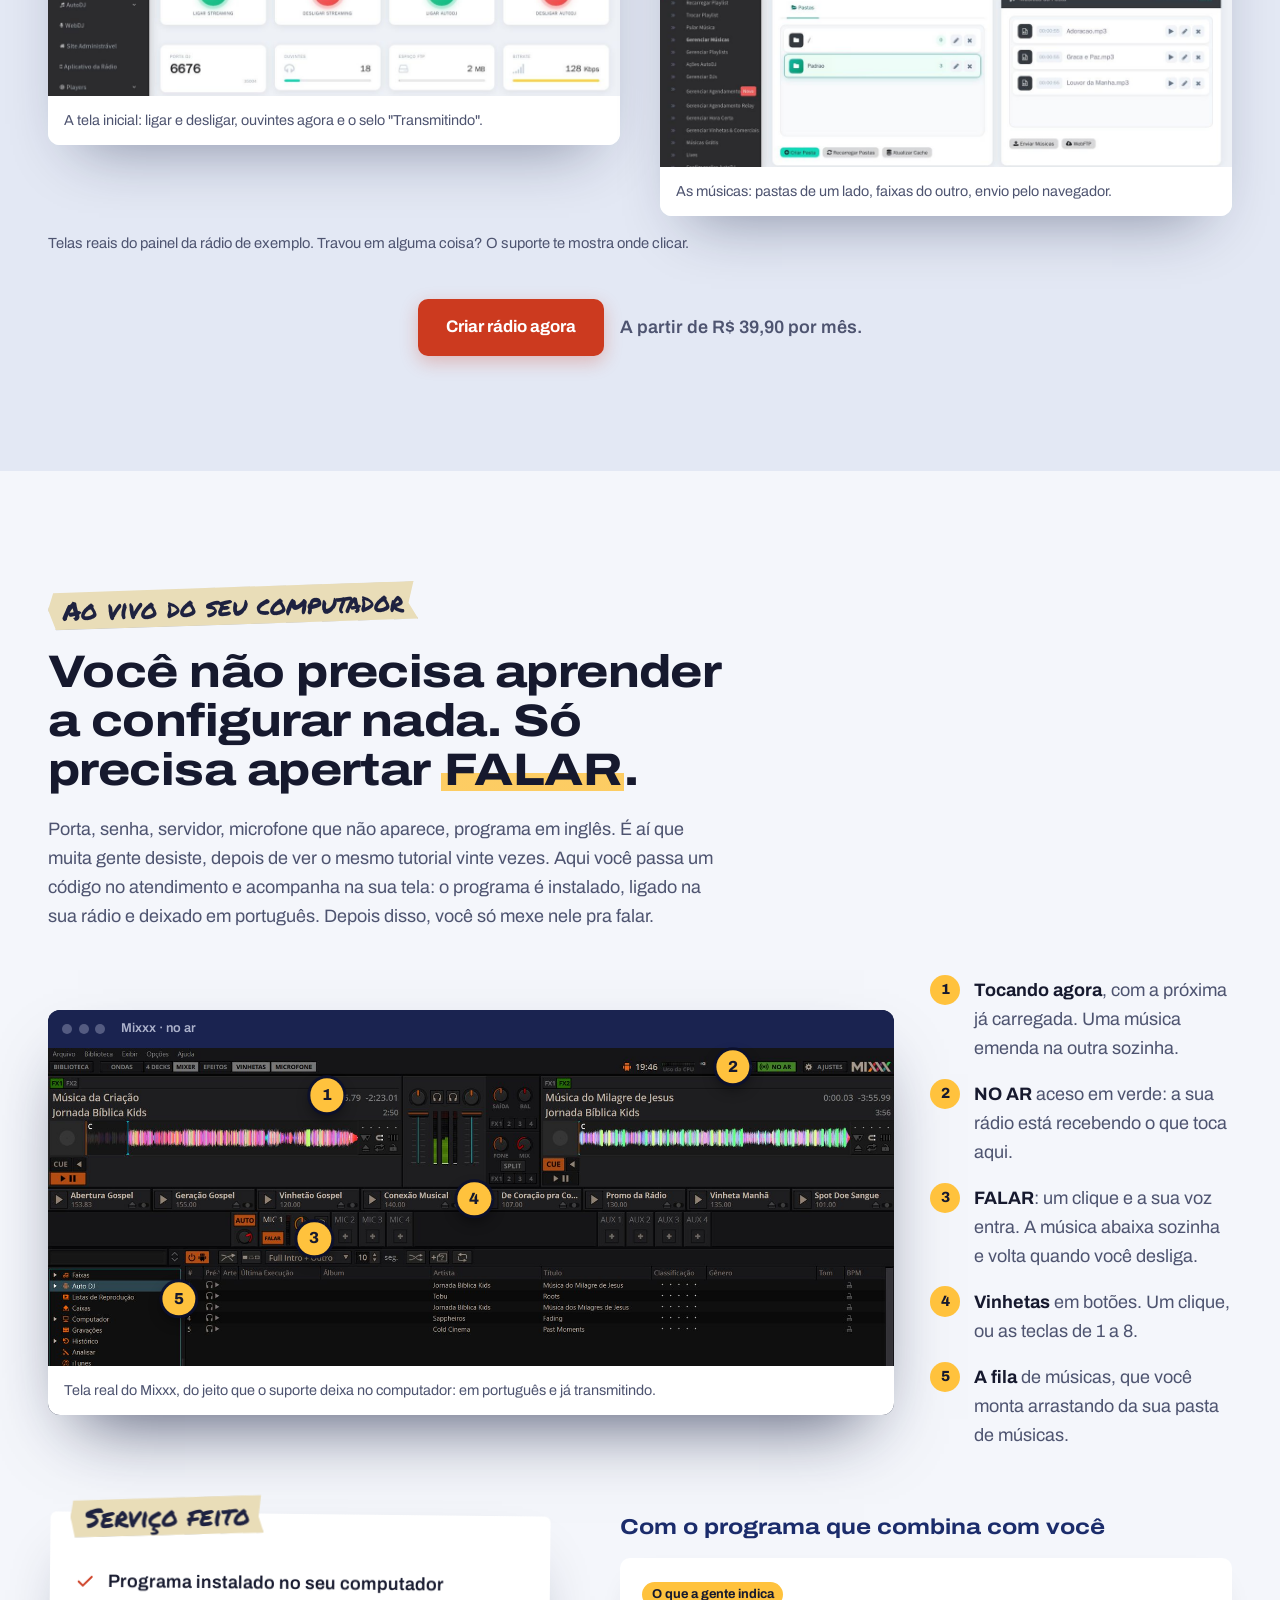
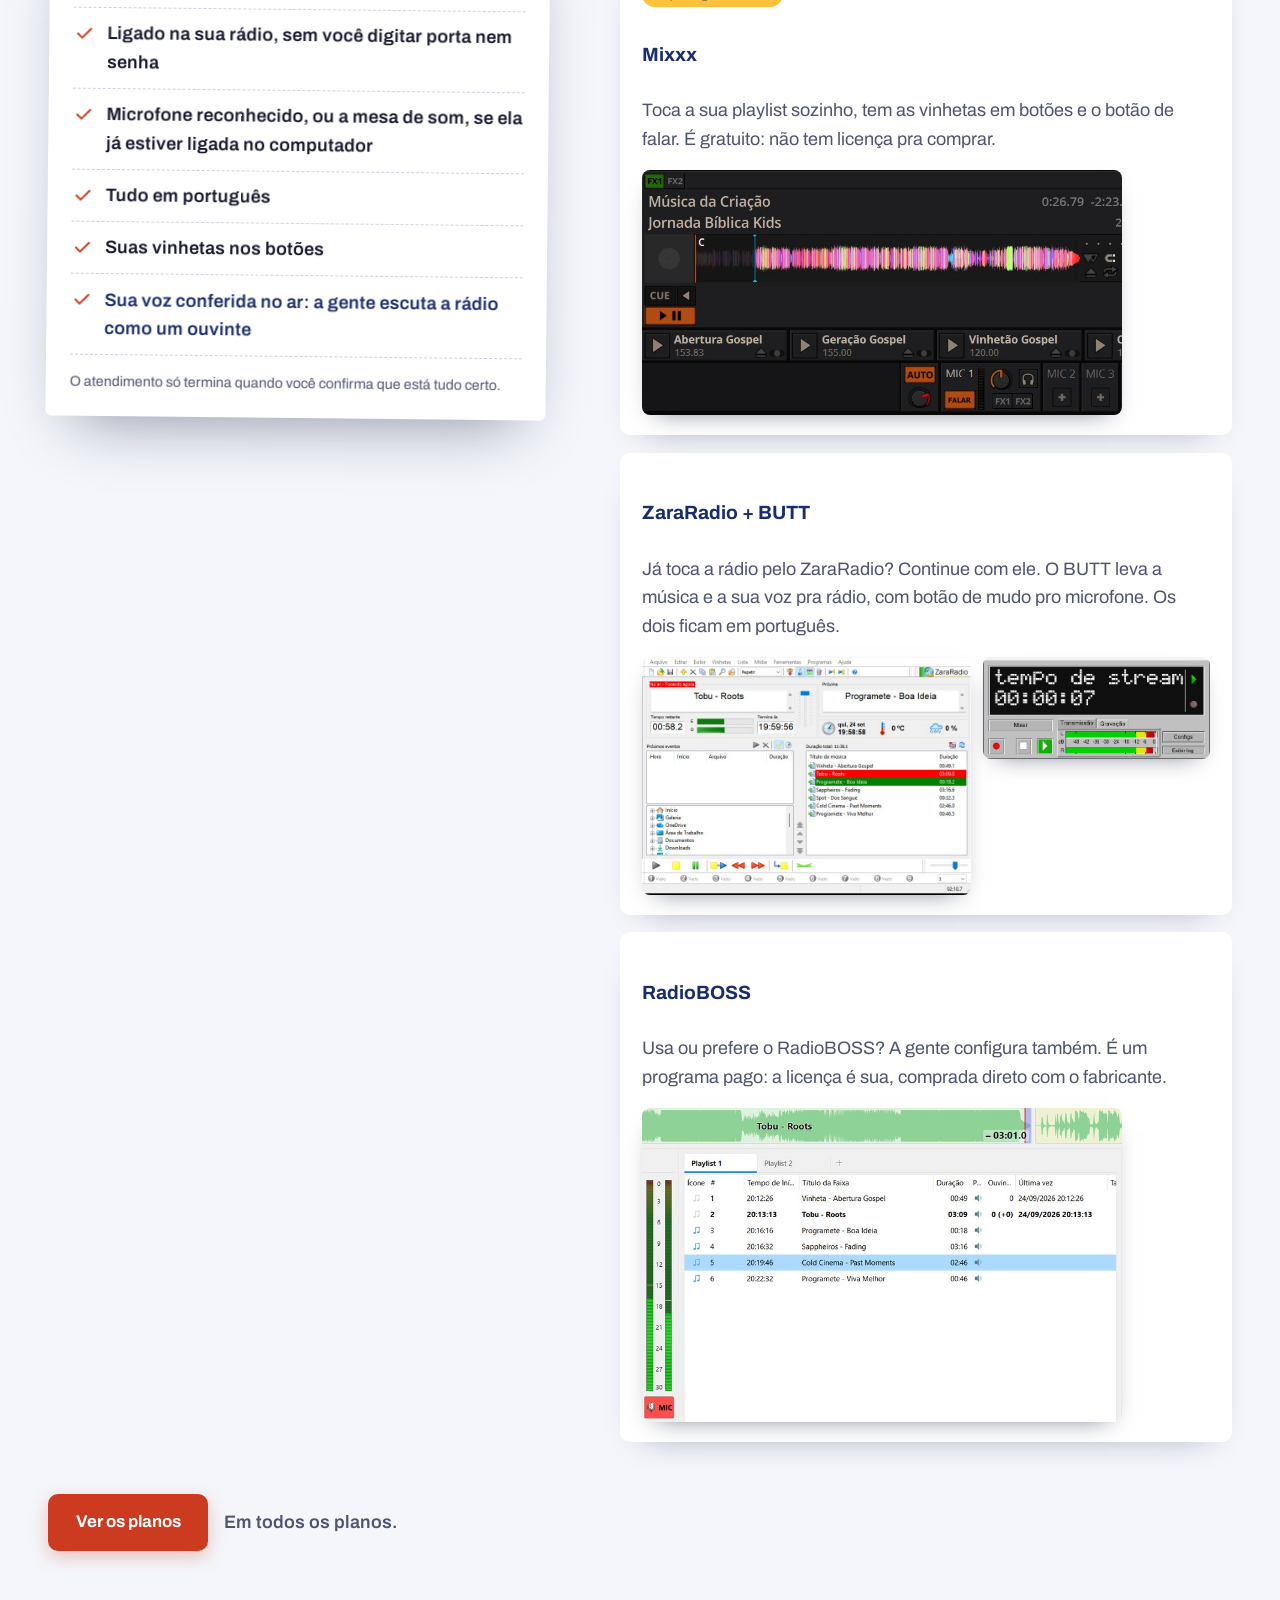
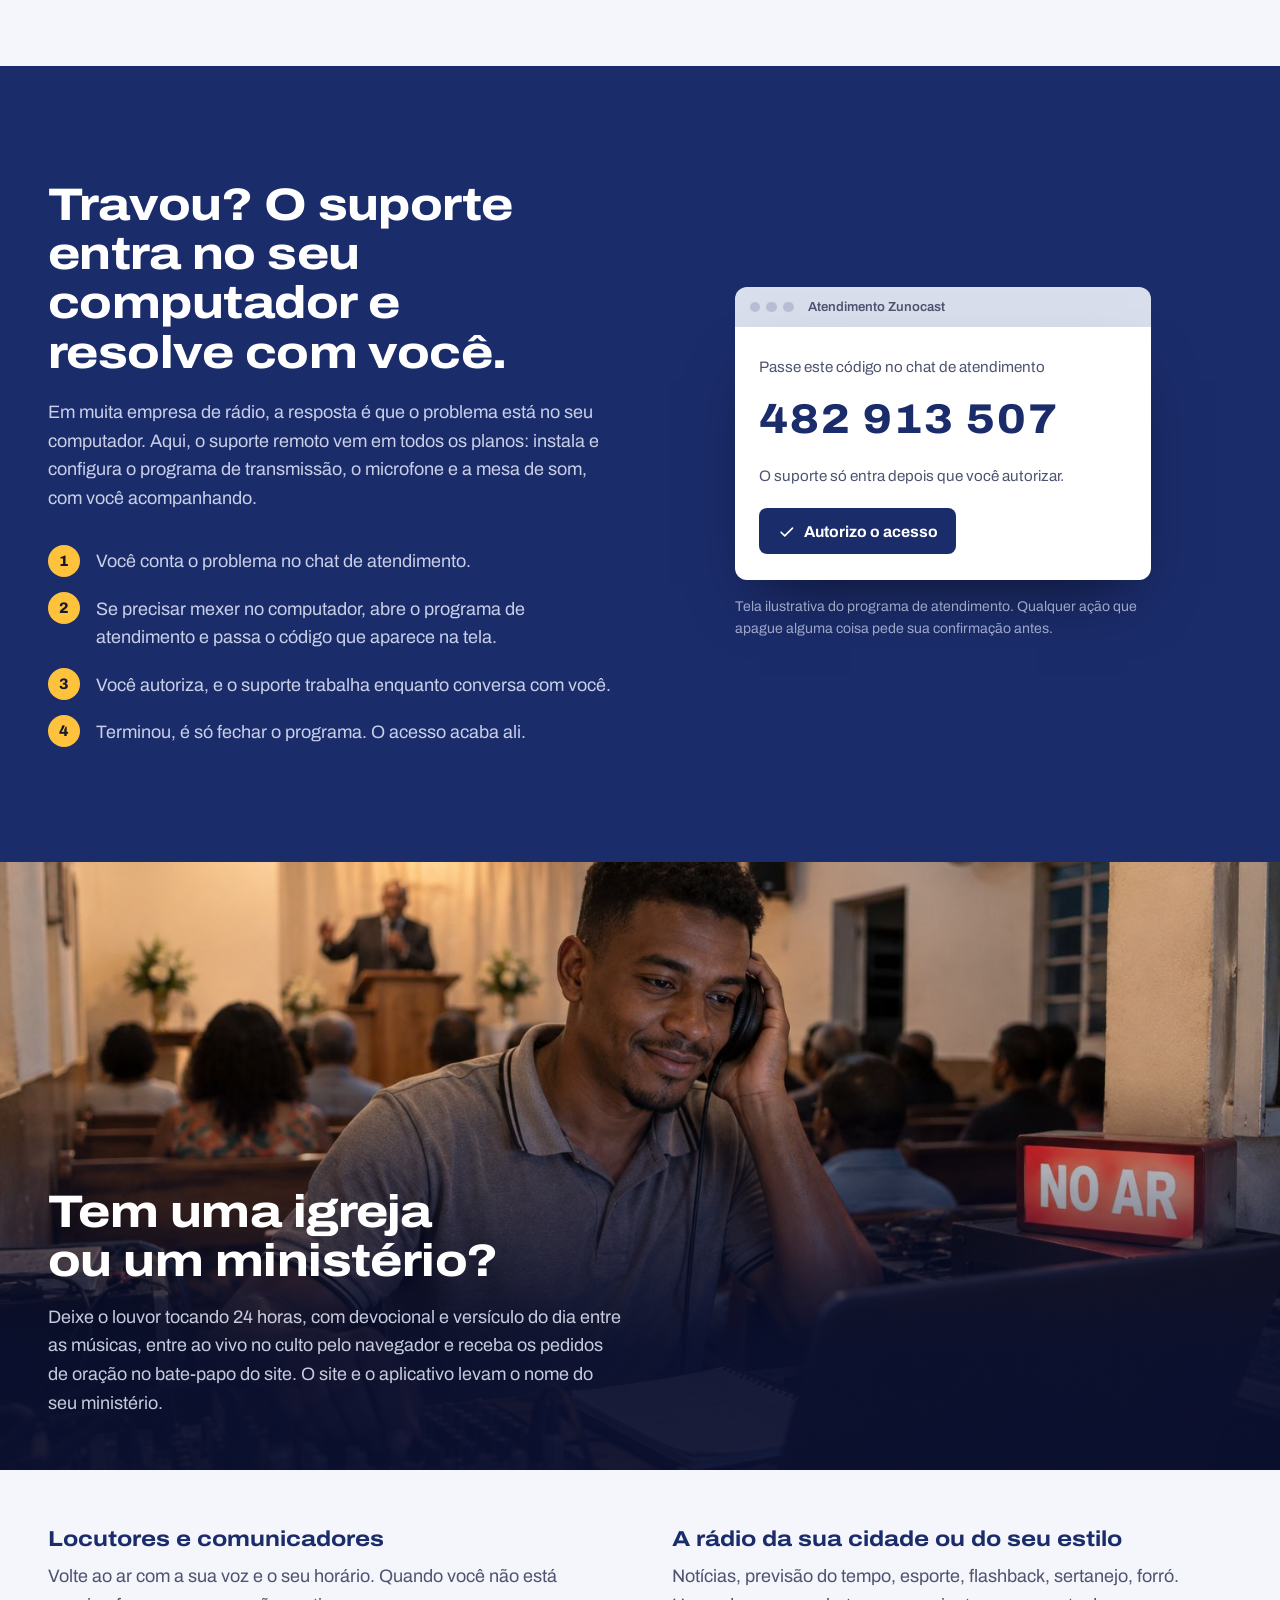
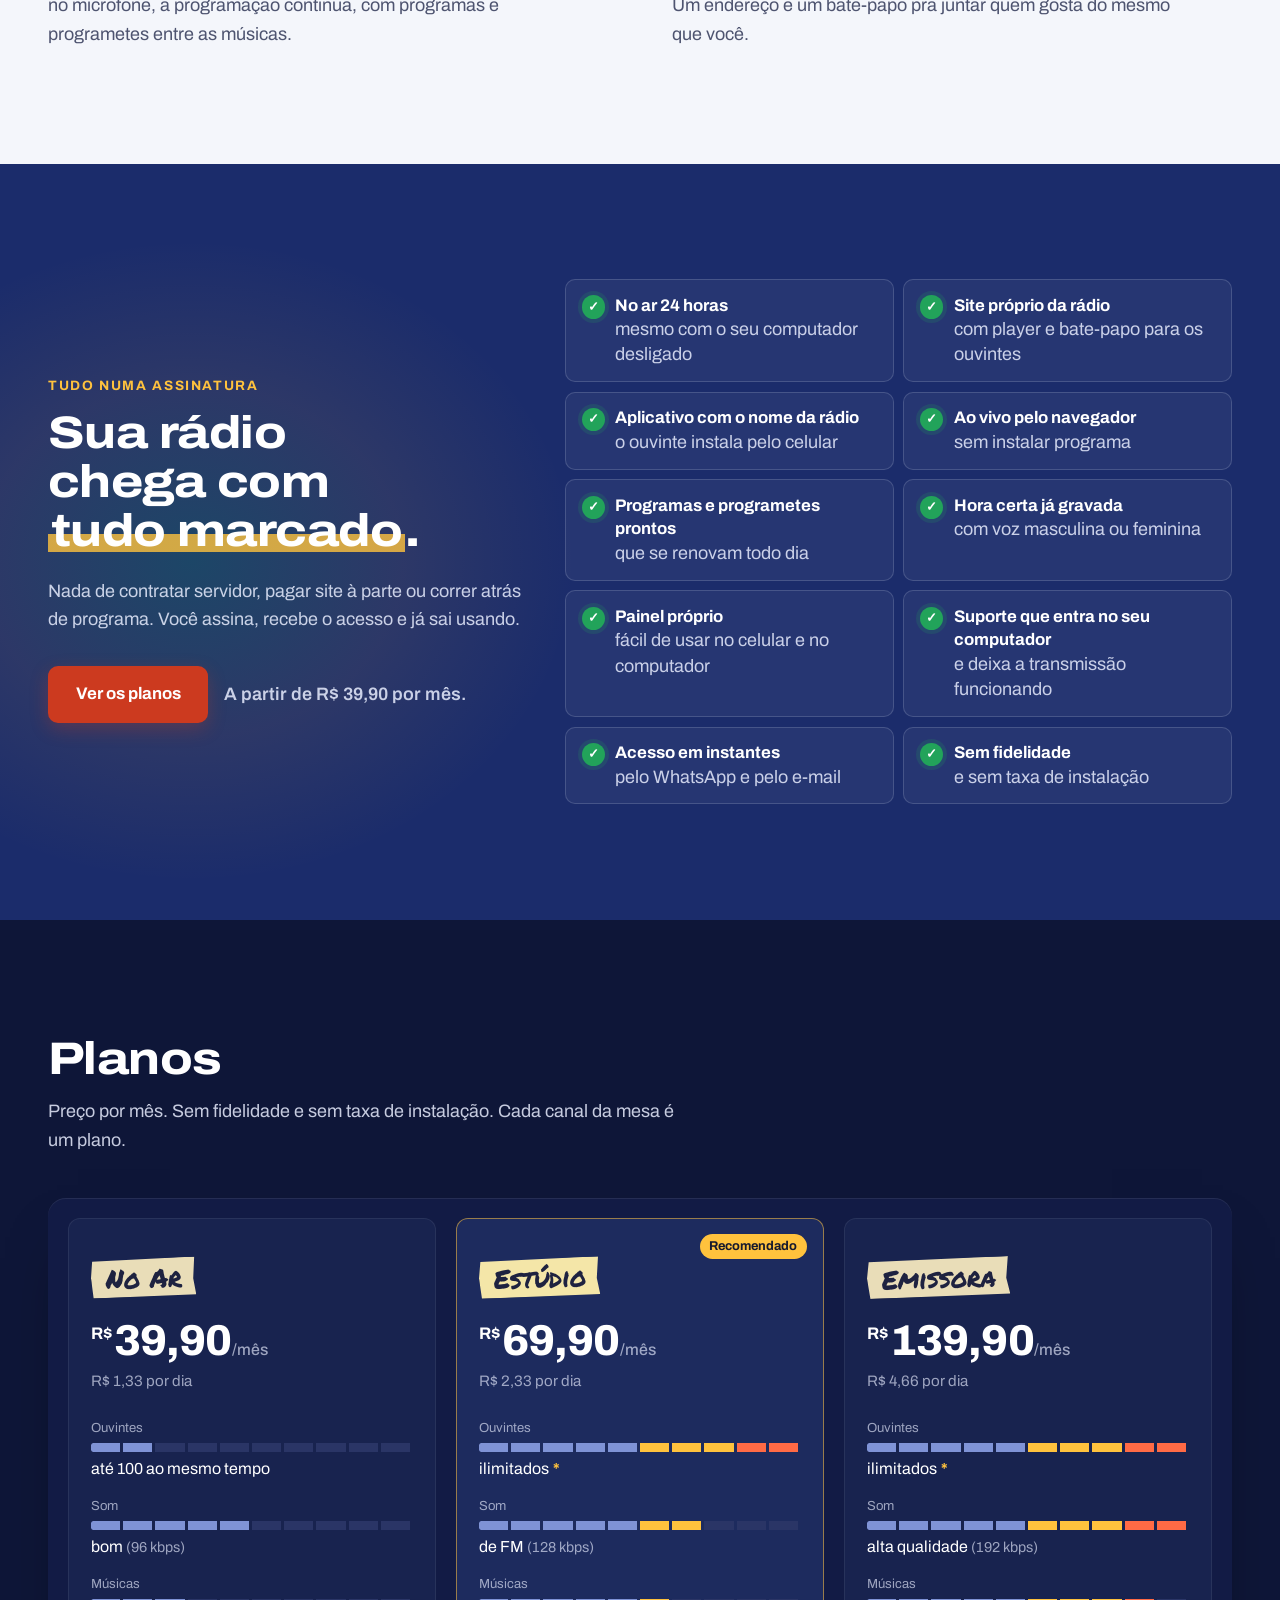
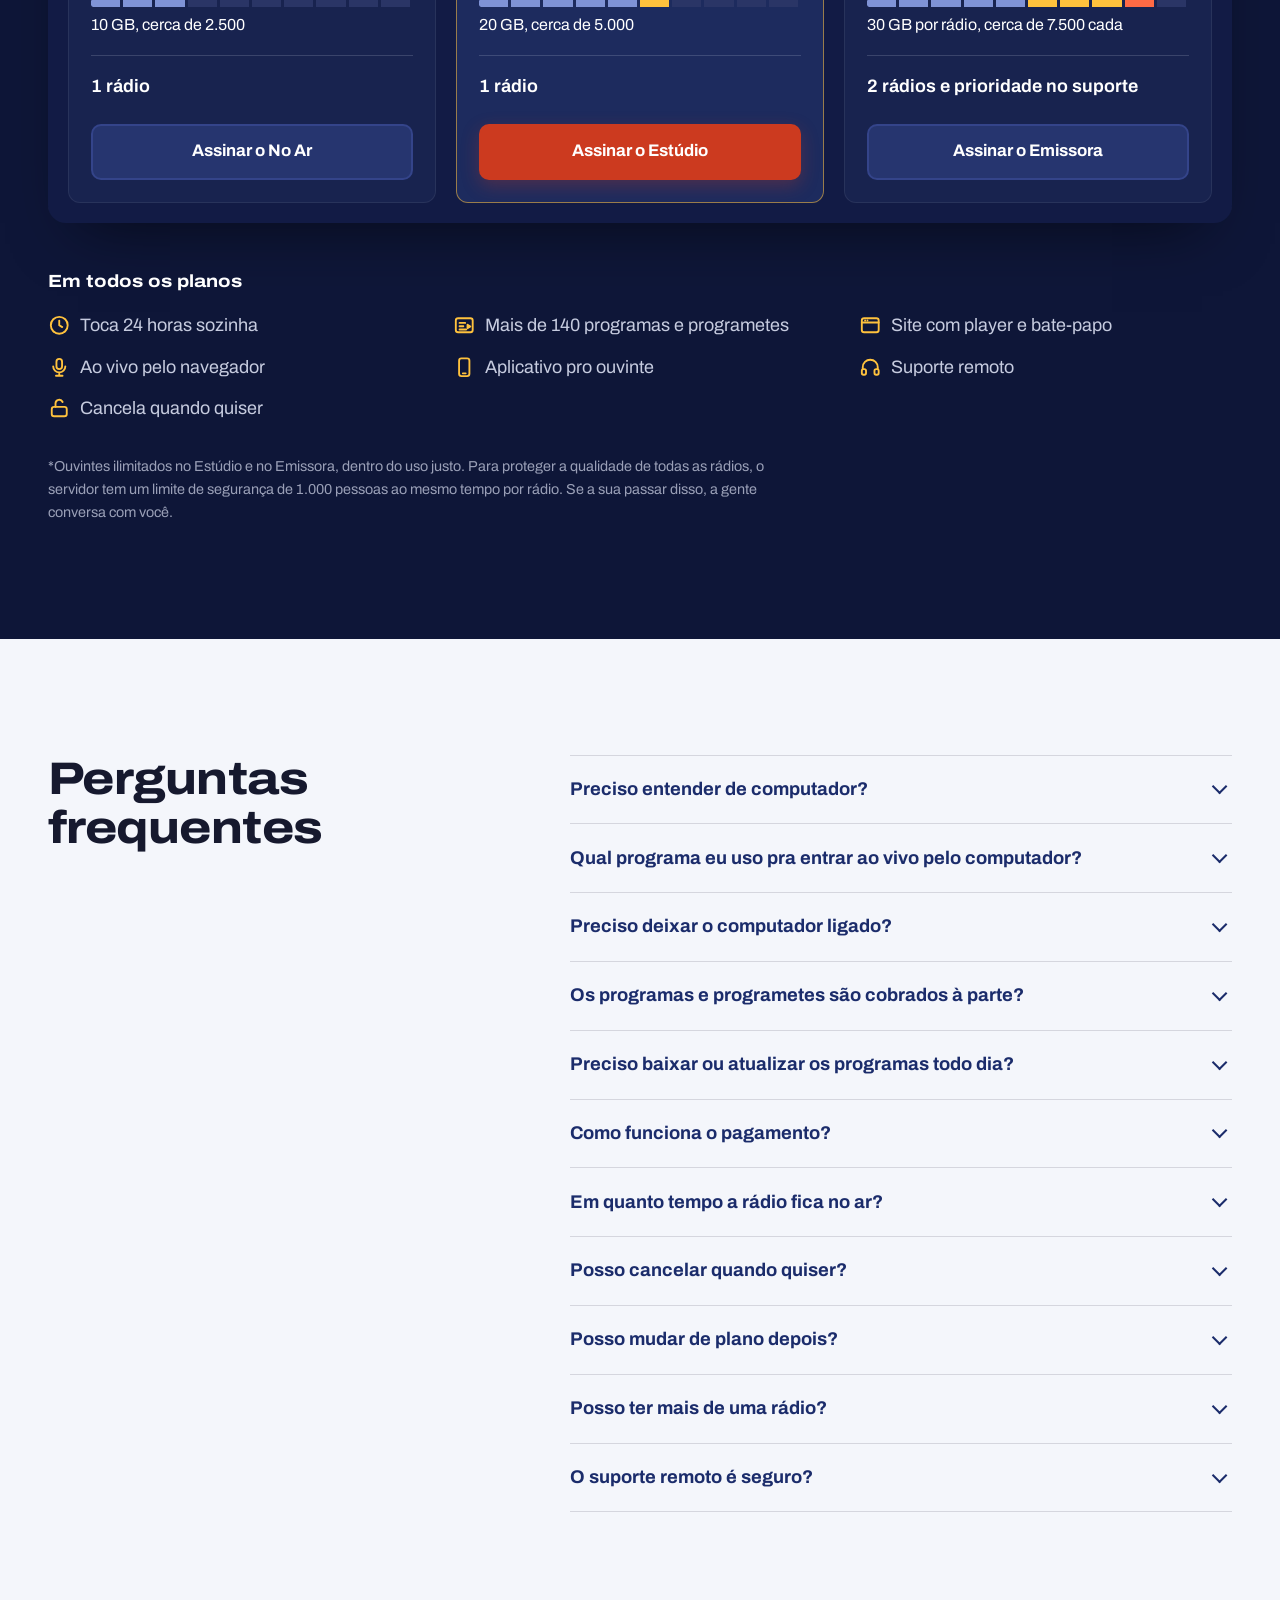
==== commit 6922187f: "Secao em checklist antes dos planos: tudo o que vem na assinatura, marcado Co-Authored-By: Claude Op" ====
--- a/index.html
+++ b/index.html
@@ -459,6 +459,29 @@
   </div>
 </section>
 
+<section class="parede checklist" id="tudo-numa-assinatura" aria-labelledby="checklist-titulo">
+  <div class="caixa checklist__grade">
+    <div class="checklist__texto">
+      <p class="checklist__olho">Tudo numa assinatura</p>
+      <h2 id="checklist-titulo">Sua rádio chega com <mark class="realce">tudo marcado</mark>.</h2>
+      <p class="checklist__lead">Nada de contratar servidor, pagar site à parte ou correr atrás de programa. Você assina, recebe o acesso e já sai usando.</p>
+      <p class="secao__acao secao__acao--esq"><a class="botao botao--coral" href="#planos">Ver os planos</a><span>A partir de R$ 39,90 por mês.</span></p>
+    </div>
+    <ul class="checklist__lista">
+      <li><strong>No ar 24 horas</strong> mesmo com o seu computador desligado</li>
+      <li><strong>Site próprio da rádio</strong> com player e bate-papo para os ouvintes</li>
+      <li><strong>Aplicativo com o nome da rádio</strong> o ouvinte instala pelo celular</li>
+      <li><strong>Ao vivo pelo navegador</strong> sem instalar programa</li>
+      <li><strong>Programas e programetes prontos</strong> que se renovam todo dia</li>
+      <li><strong>Hora certa já gravada</strong> com voz masculina ou feminina</li>
+      <li><strong>Painel próprio</strong> fácil de usar no celular e no computador</li>
+      <li><strong>Suporte que entra no seu computador</strong> e deixa a transmissão funcionando</li>
+      <li><strong>Acesso em instantes</strong> pelo WhatsApp e pelo e-mail</li>
+      <li><strong>Sem fidelidade</strong> e sem taxa de instalação</li>
+    </ul>
+  </div>
+</section>
+
 <section class="mesa-secao" id="planos" aria-labelledby="planos-titulo">
   <div class="caixa">
     <h2 id="planos-titulo">Planos</h2>
--- a/assets/css/site.css
+++ b/assets/css/site.css
@@ -748,3 +748,31 @@
 @media (max-width: 959px), (prefers-reduced-motion: reduce) {
   .area-cliente__tela { transform: none; transition: none; }
 }
+
+/* Checklist antes dos planos (27/09/2026): tudo o que vem na assinatura, marcado. */
+.checklist { position: relative; overflow: hidden; }
+.checklist::before {
+  content: ""; position: absolute; left: -15%; top: 10%; width: 60%; height: 85%; pointer-events: none;
+  background: radial-gradient(closest-side, rgba(34, 163, 90, 0.22), rgba(255, 194, 61, 0.08) 55%, transparent);
+}
+.checklist .caixa { position: relative; }
+.checklist__grade { display: grid; gap: 2.5rem; align-items: start; }
+.checklist__grade > * { min-width: 0; }
+.checklist__olho { margin: 0 0 0.75rem; font-size: 0.85rem; font-weight: 700; letter-spacing: 0.12em; text-transform: uppercase; color: var(--sol); }
+.checklist__lead { margin-top: 1.25rem; color: var(--no-escuro); }
+.checklist__lista { margin: 0; padding: 0; list-style: none; display: grid; gap: 0.6rem; }
+.checklist__lista li {
+  position: relative; padding: 0.85rem 1rem 0.85rem 3.1rem; border-radius: var(--raio);
+  background: rgba(255, 255, 255, 0.05); border: 1px solid var(--linha-escura); color: var(--no-escuro); line-height: 1.4;
+}
+.checklist__lista li::before {
+  content: "\2713"; position: absolute; left: 1rem; top: 0.95rem; width: 1.45rem; height: 1.45rem; border-radius: 50%;
+  display: grid; place-items: center; font-size: 0.82rem; font-weight: 800; background: #22A35A; color: var(--branco);
+  box-shadow: 0 0 0 4px rgba(34, 163, 90, 0.18);
+}
+.checklist__lista strong { display: block; color: var(--branco); font-size: 1.05rem; }
+@media (min-width: 960px) {
+  .checklist__grade { grid-template-columns: 5fr 7fr; }
+  .checklist__texto { position: sticky; top: 6rem; }
+  .checklist__lista { grid-template-columns: 1fr 1fr; }
+}
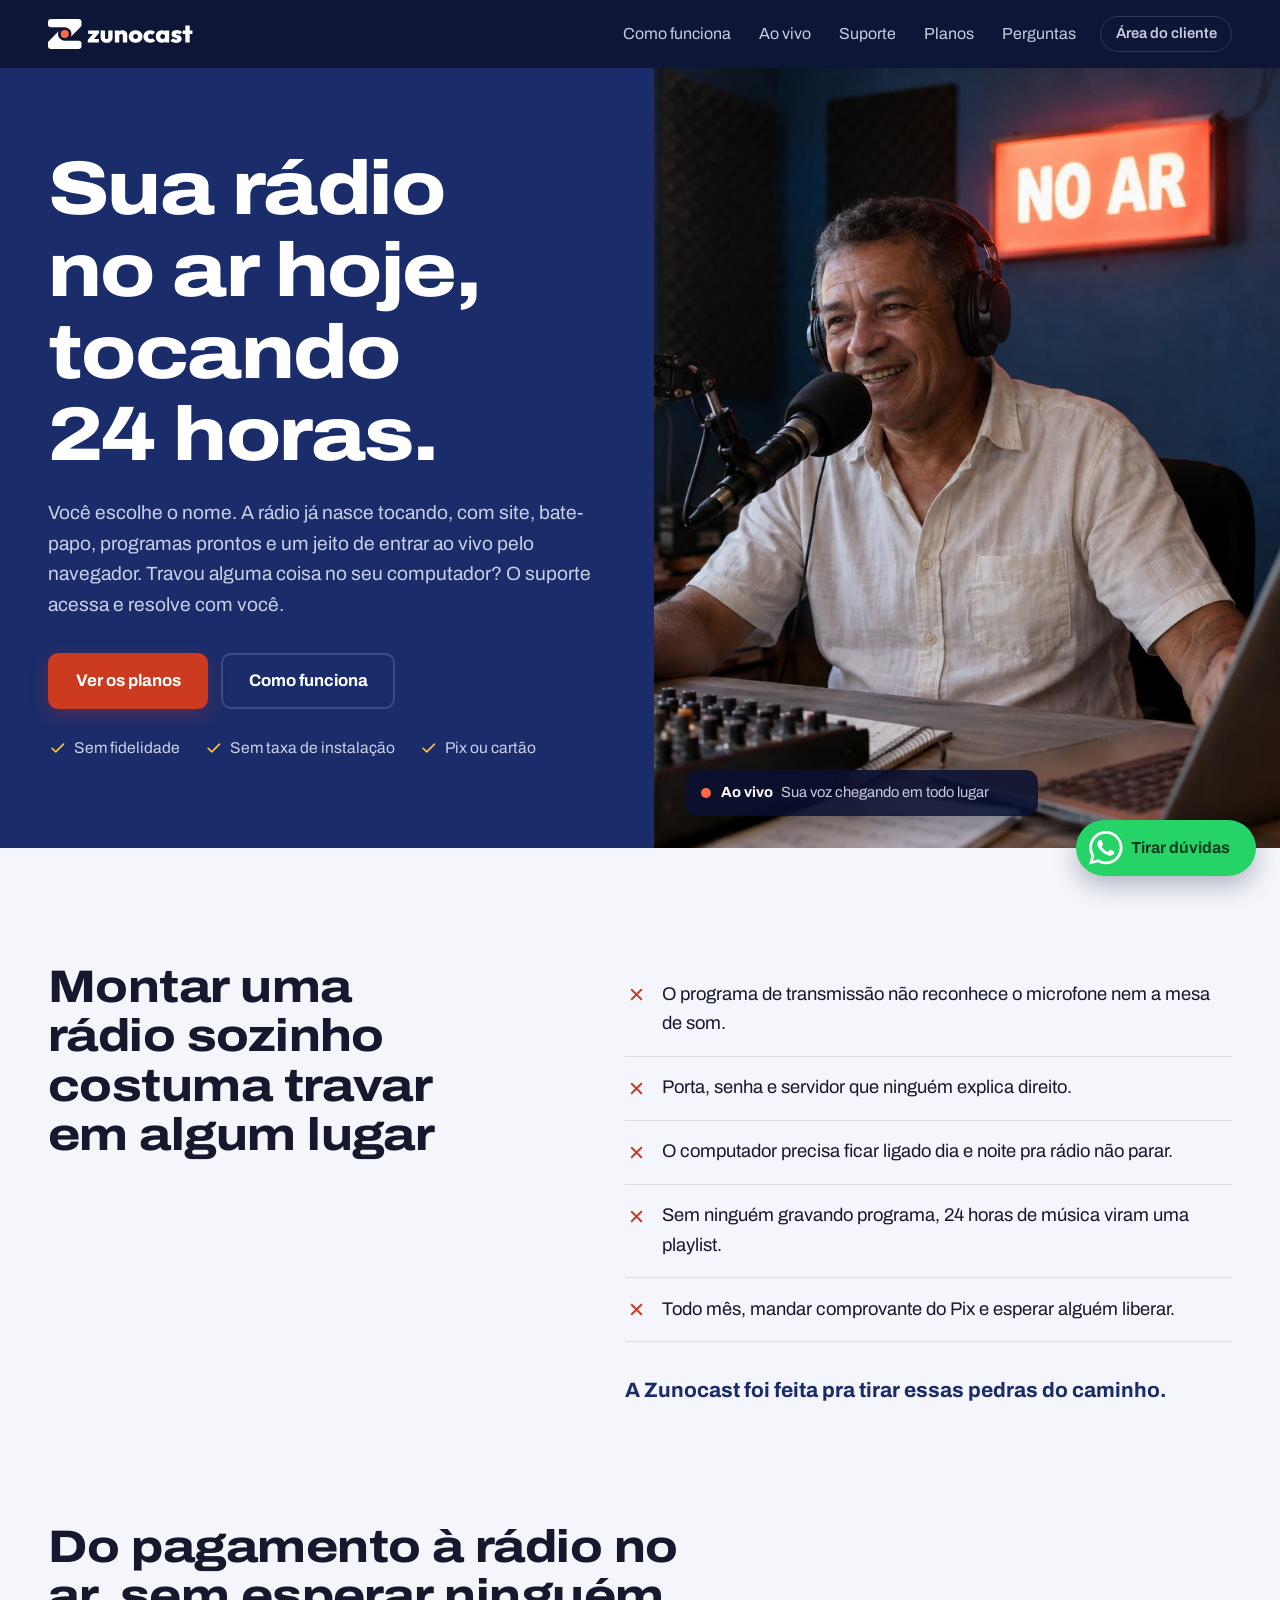
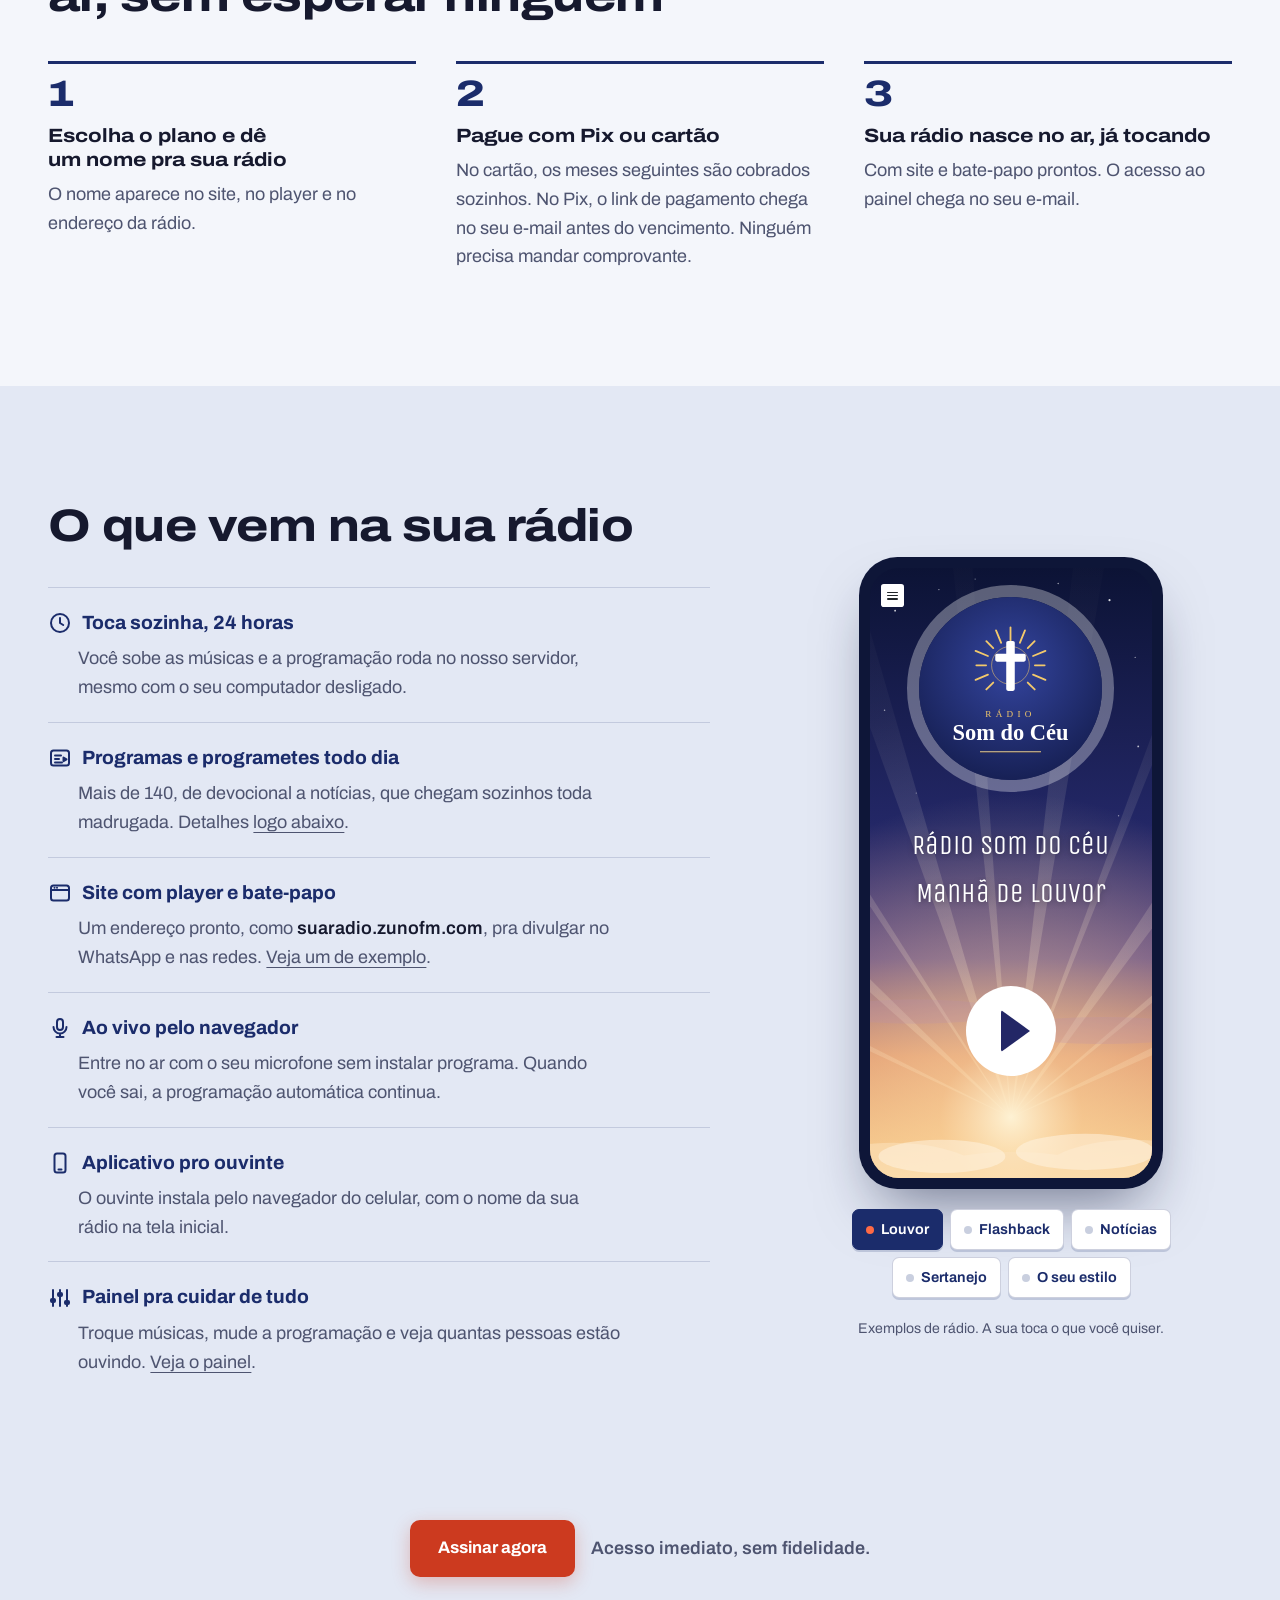
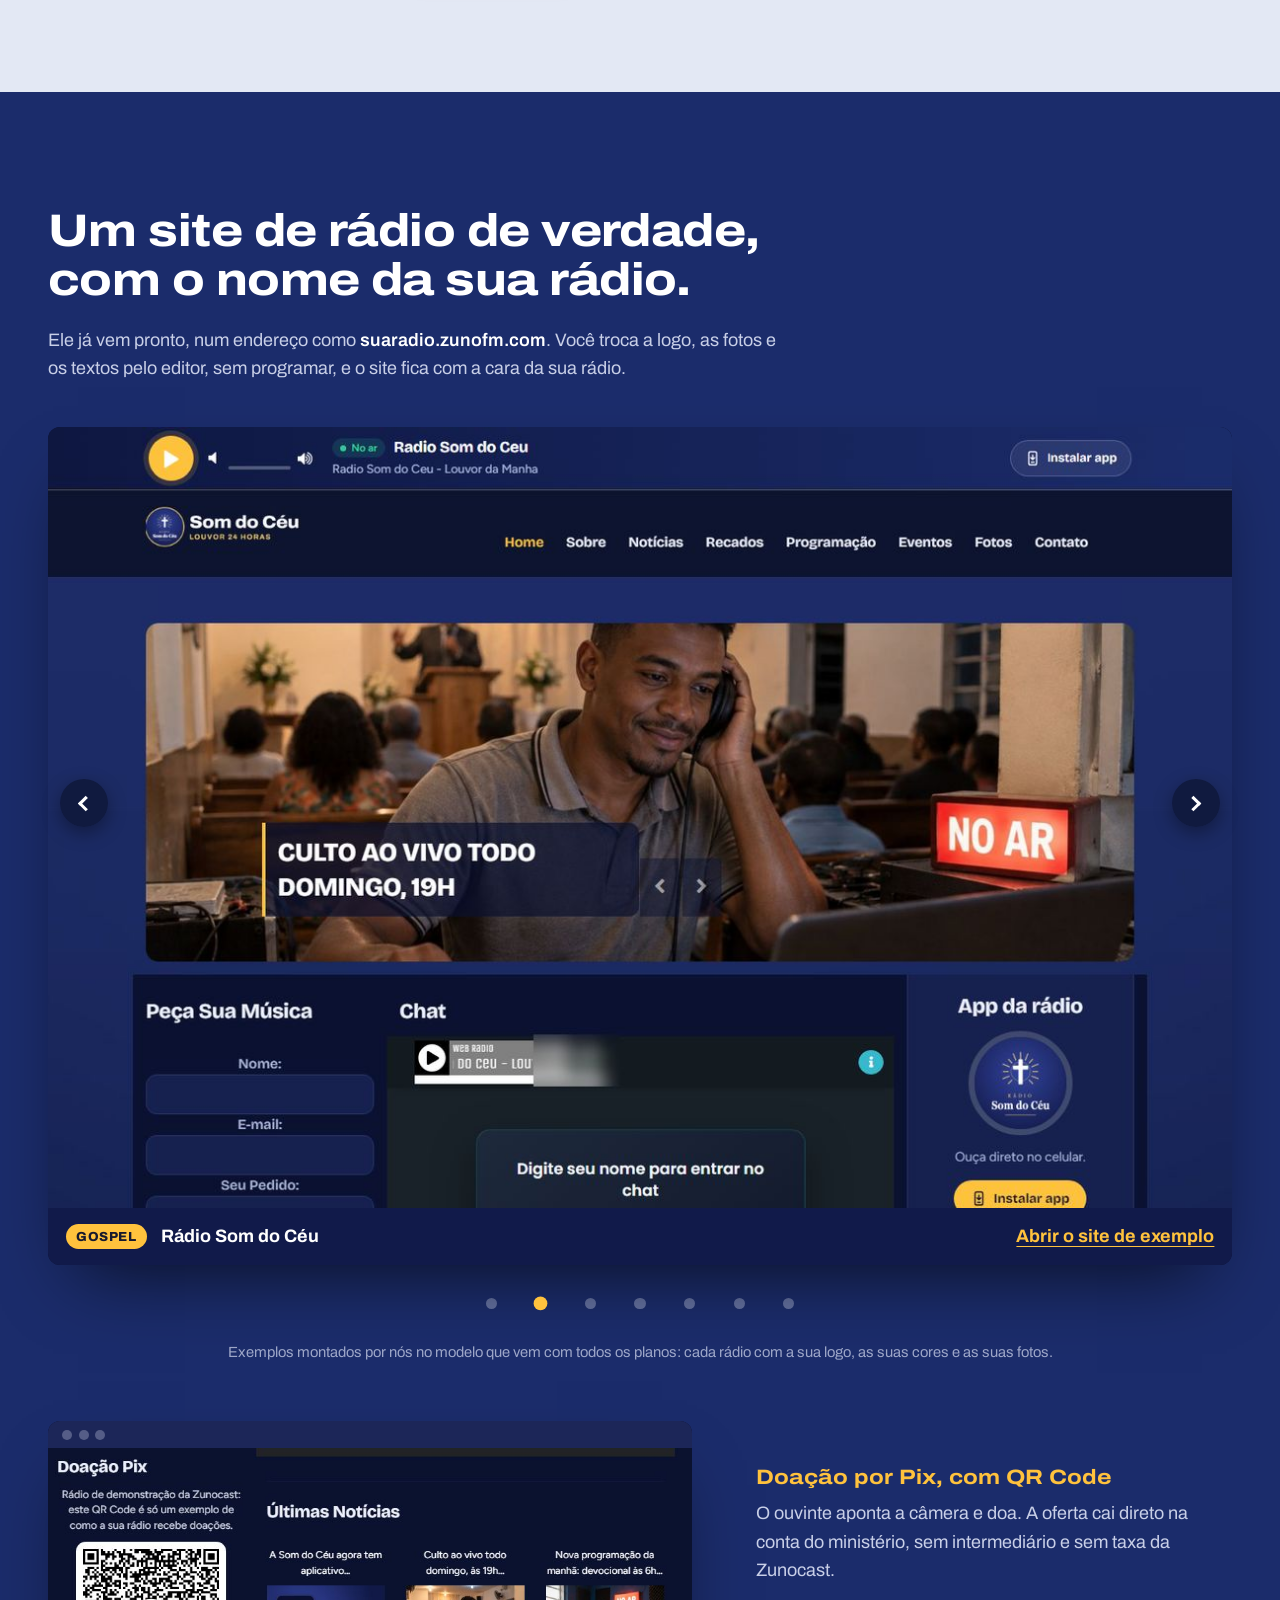
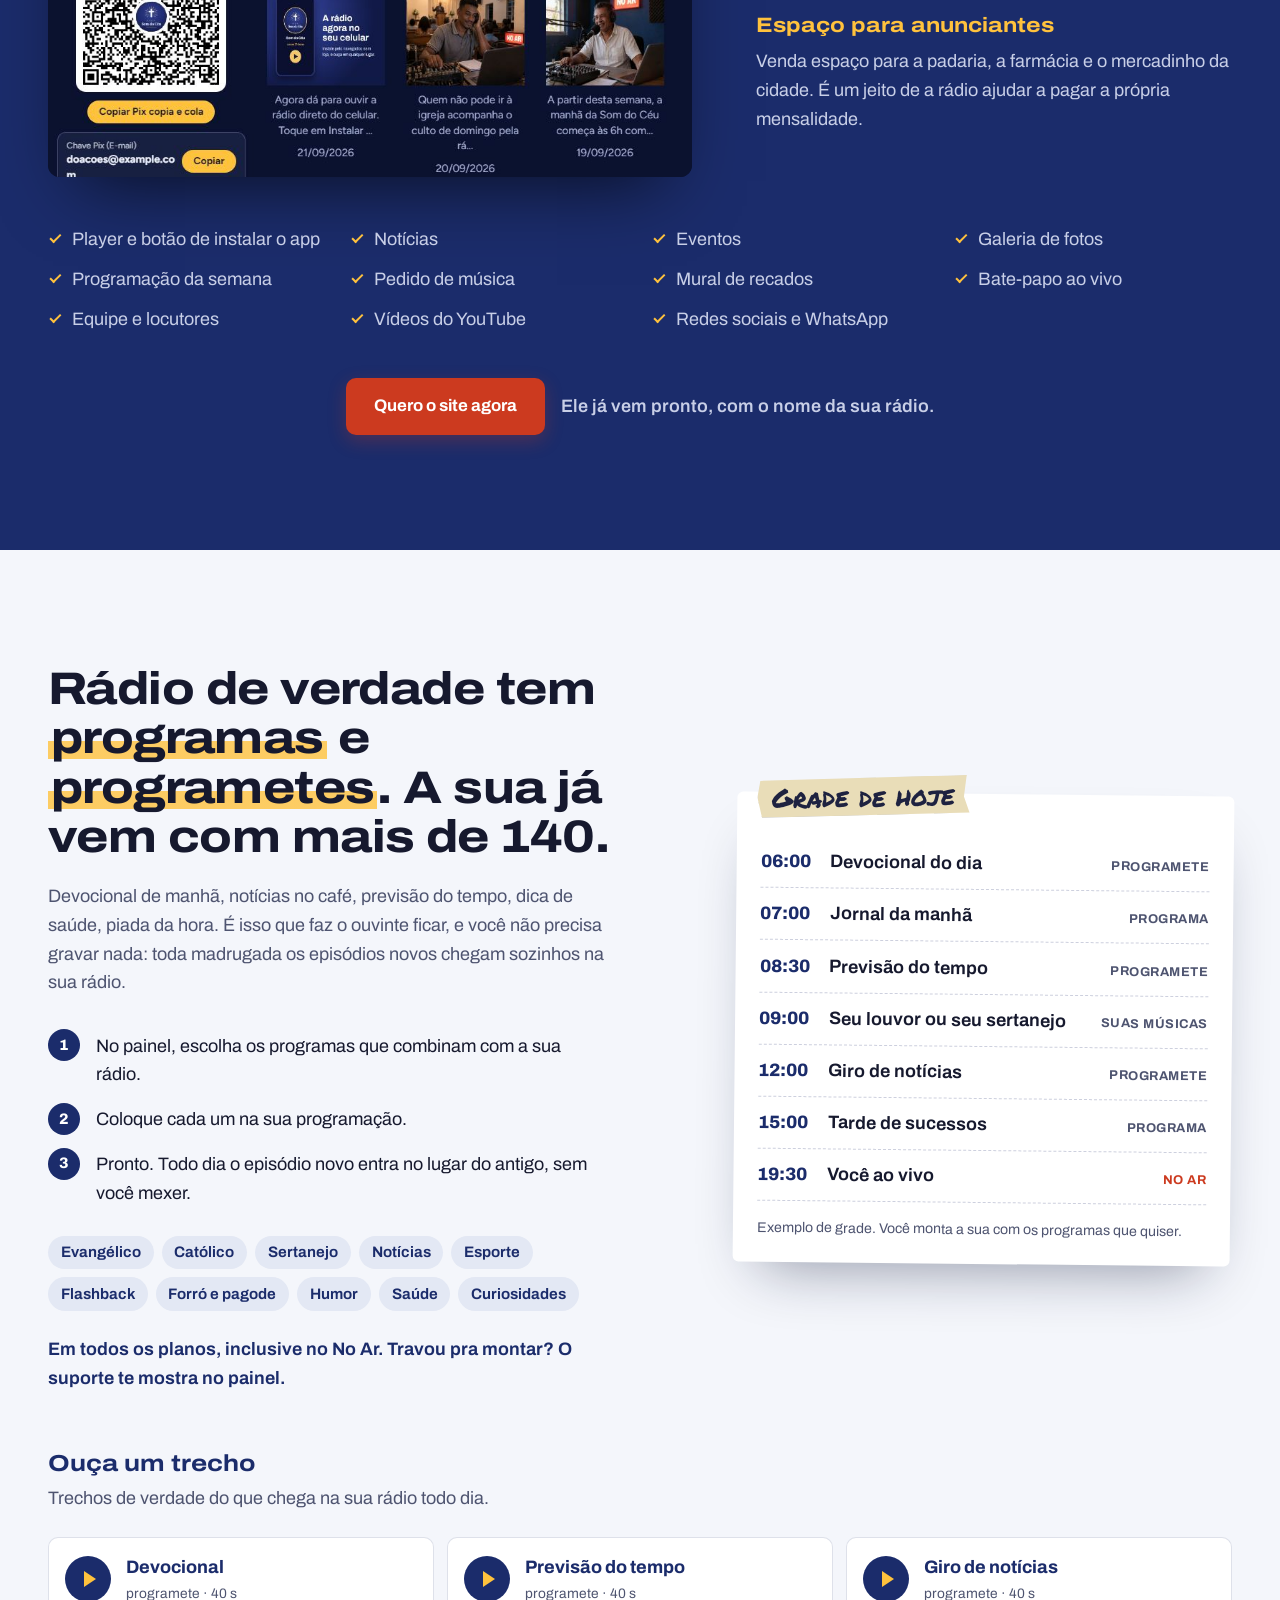
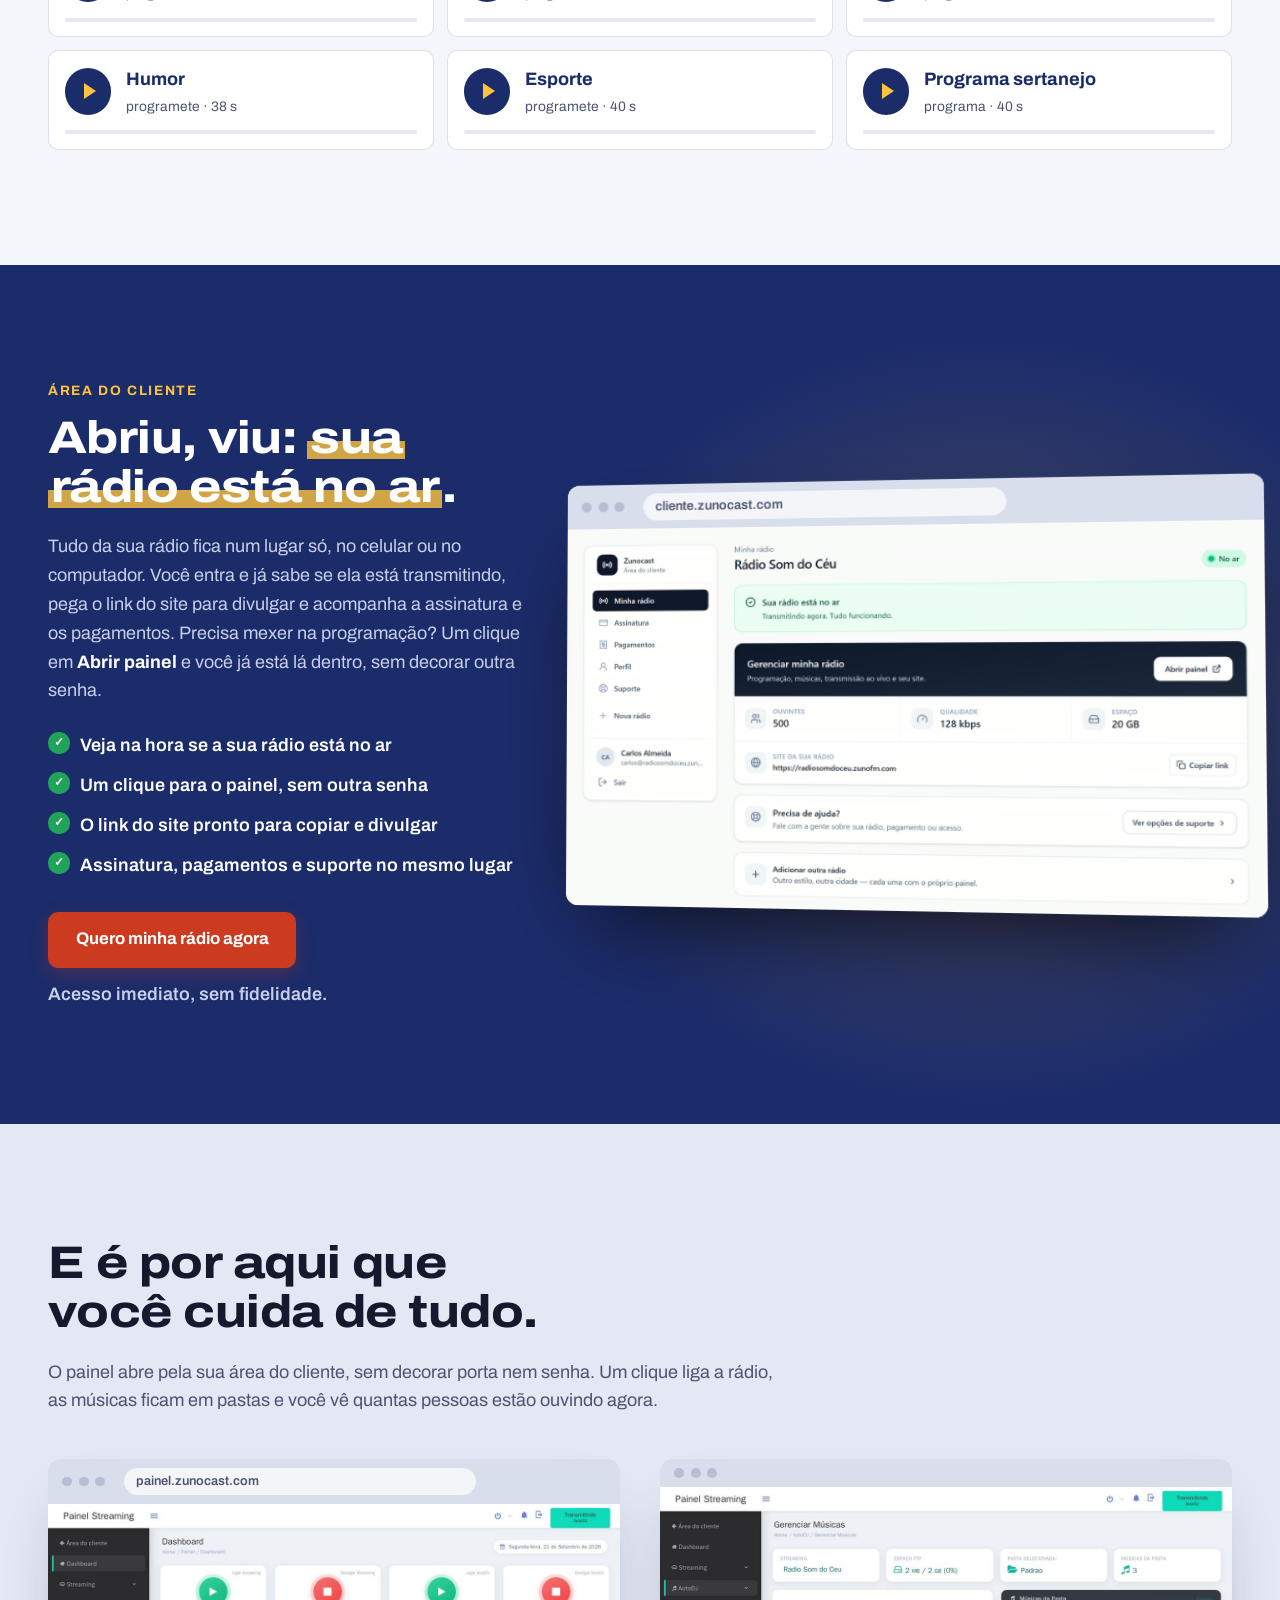
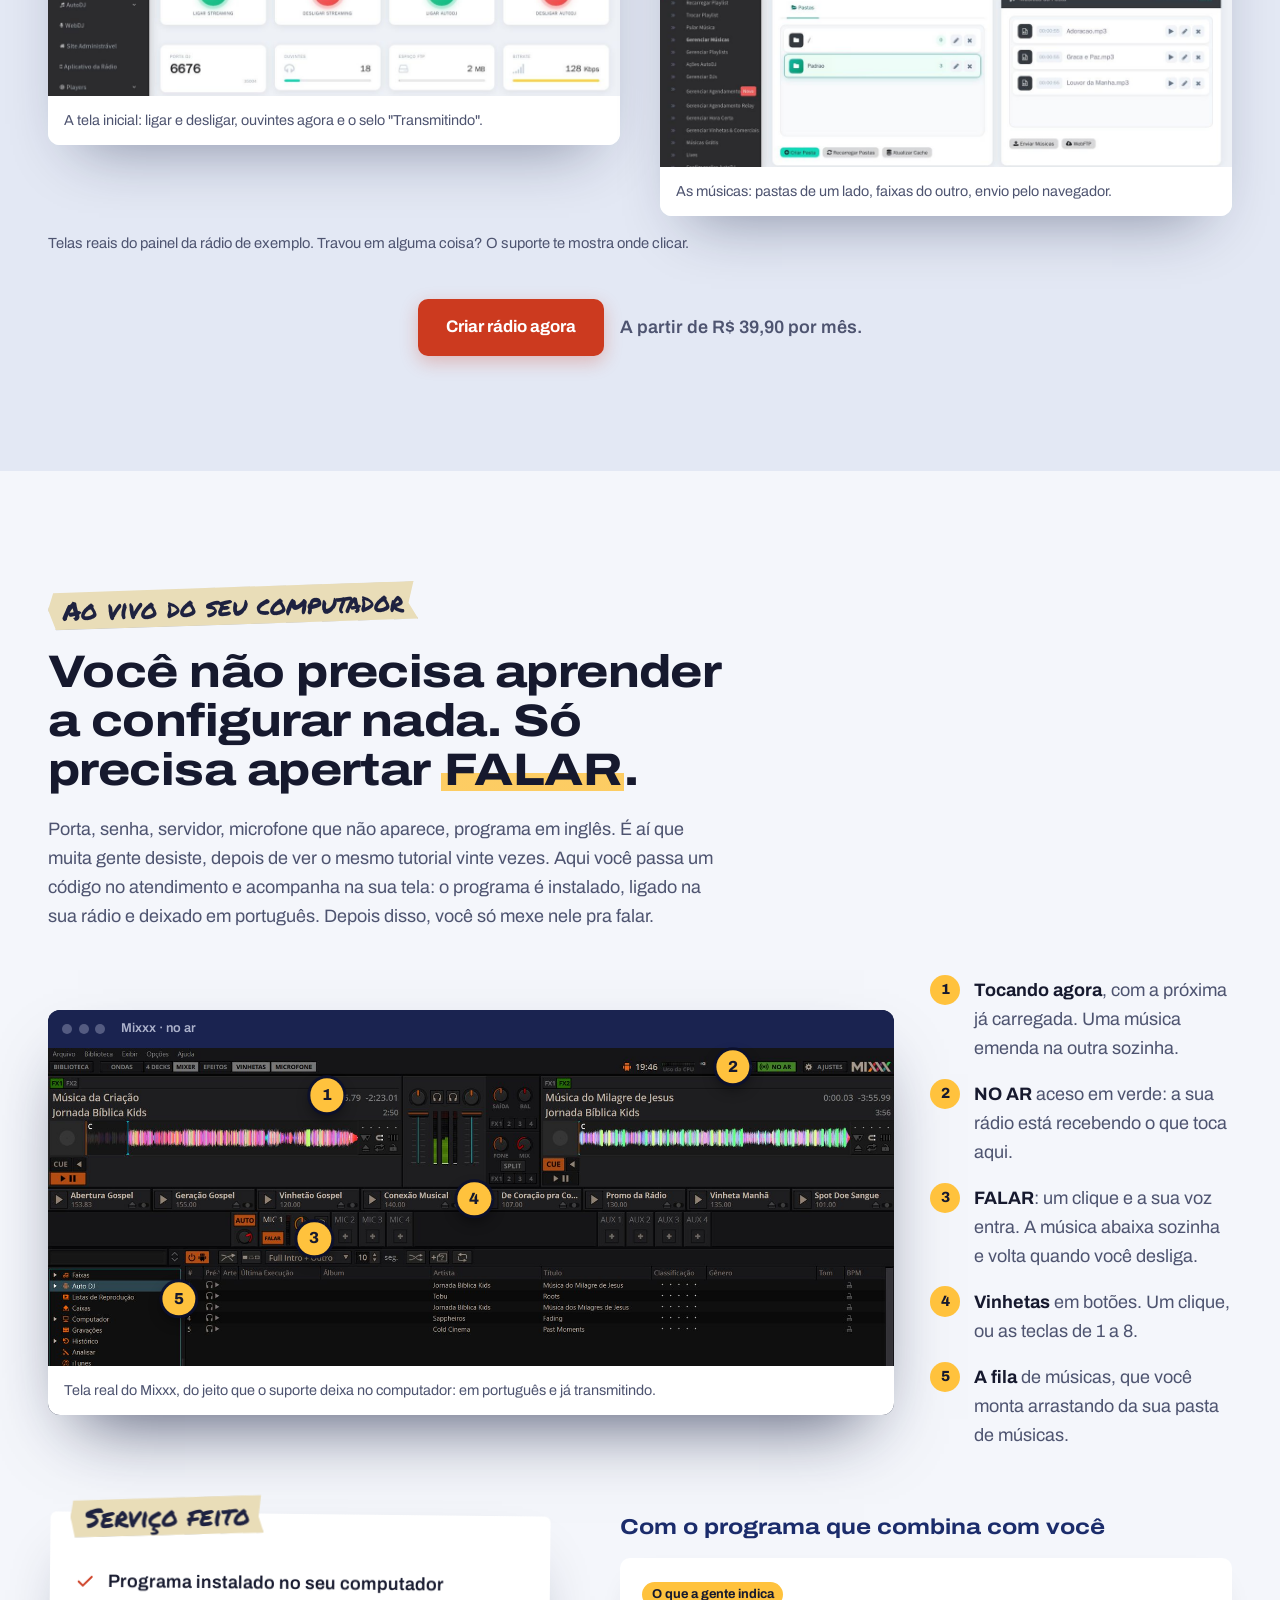
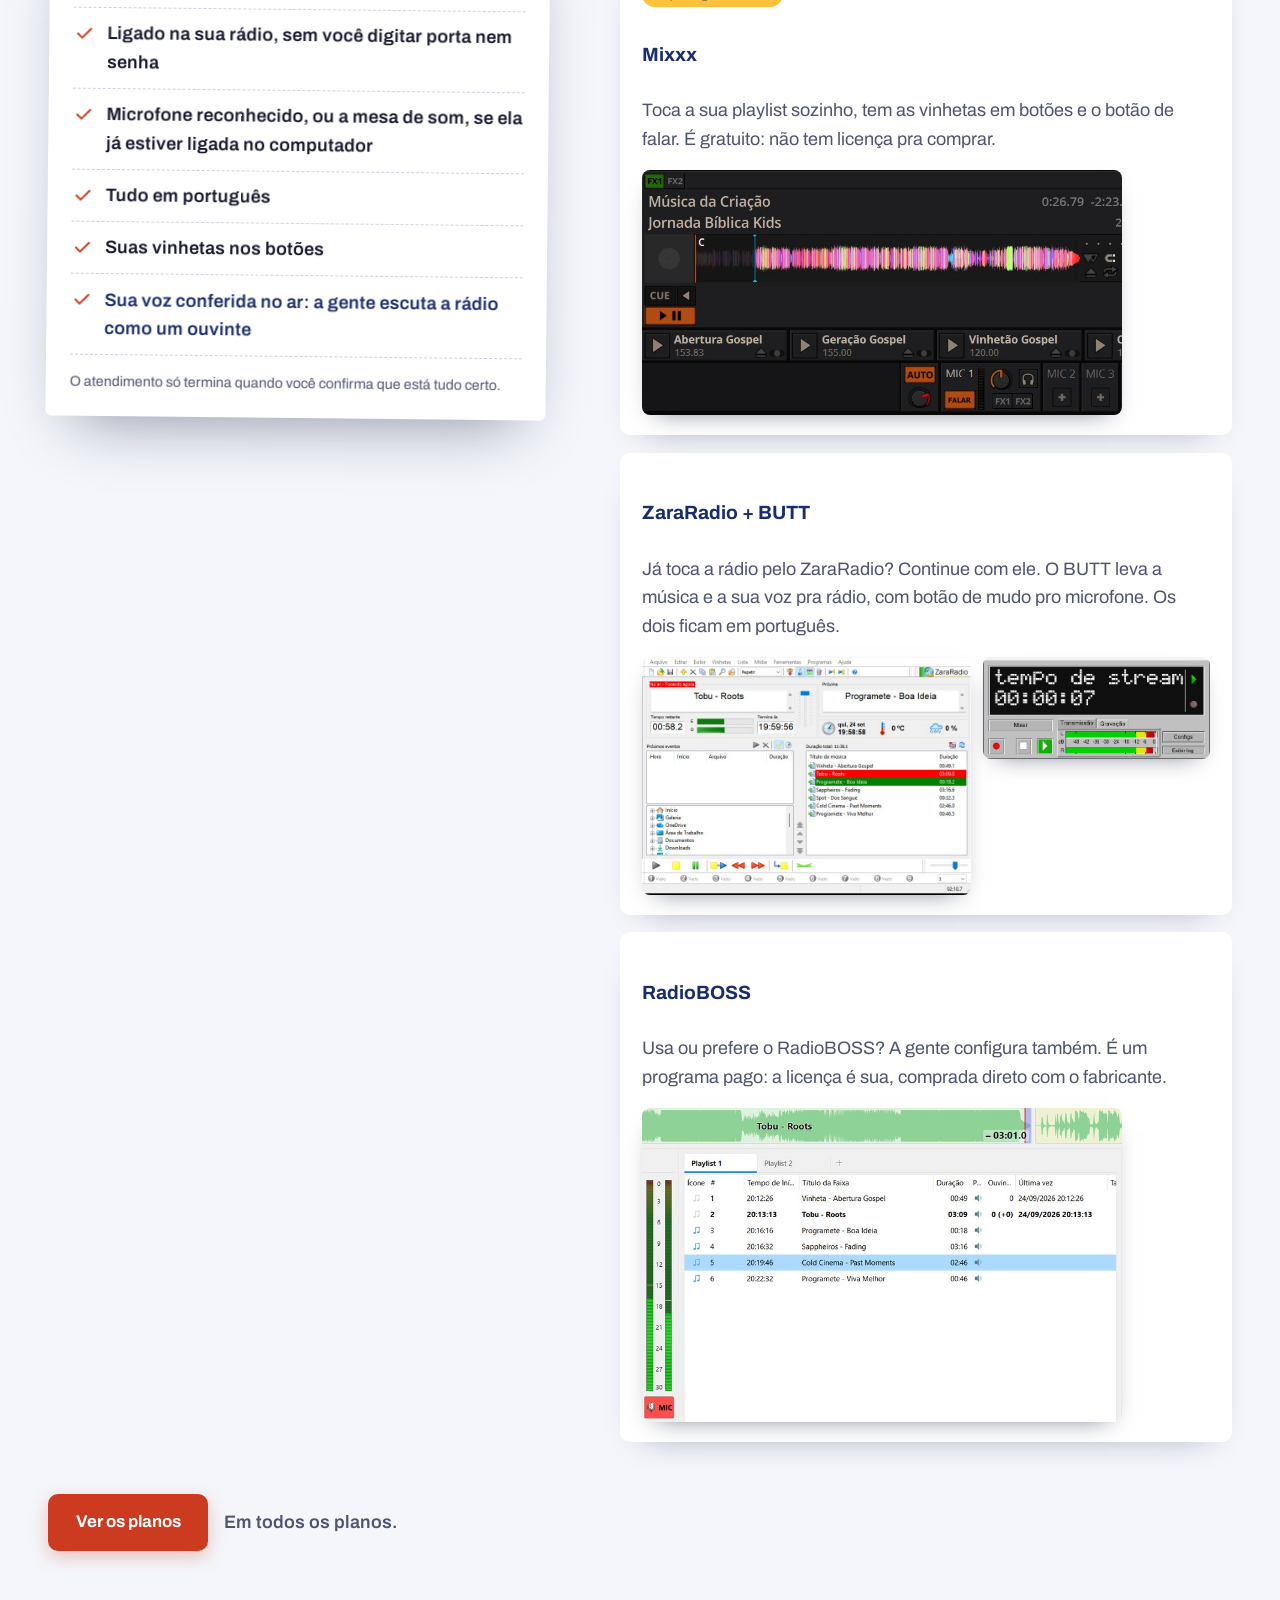
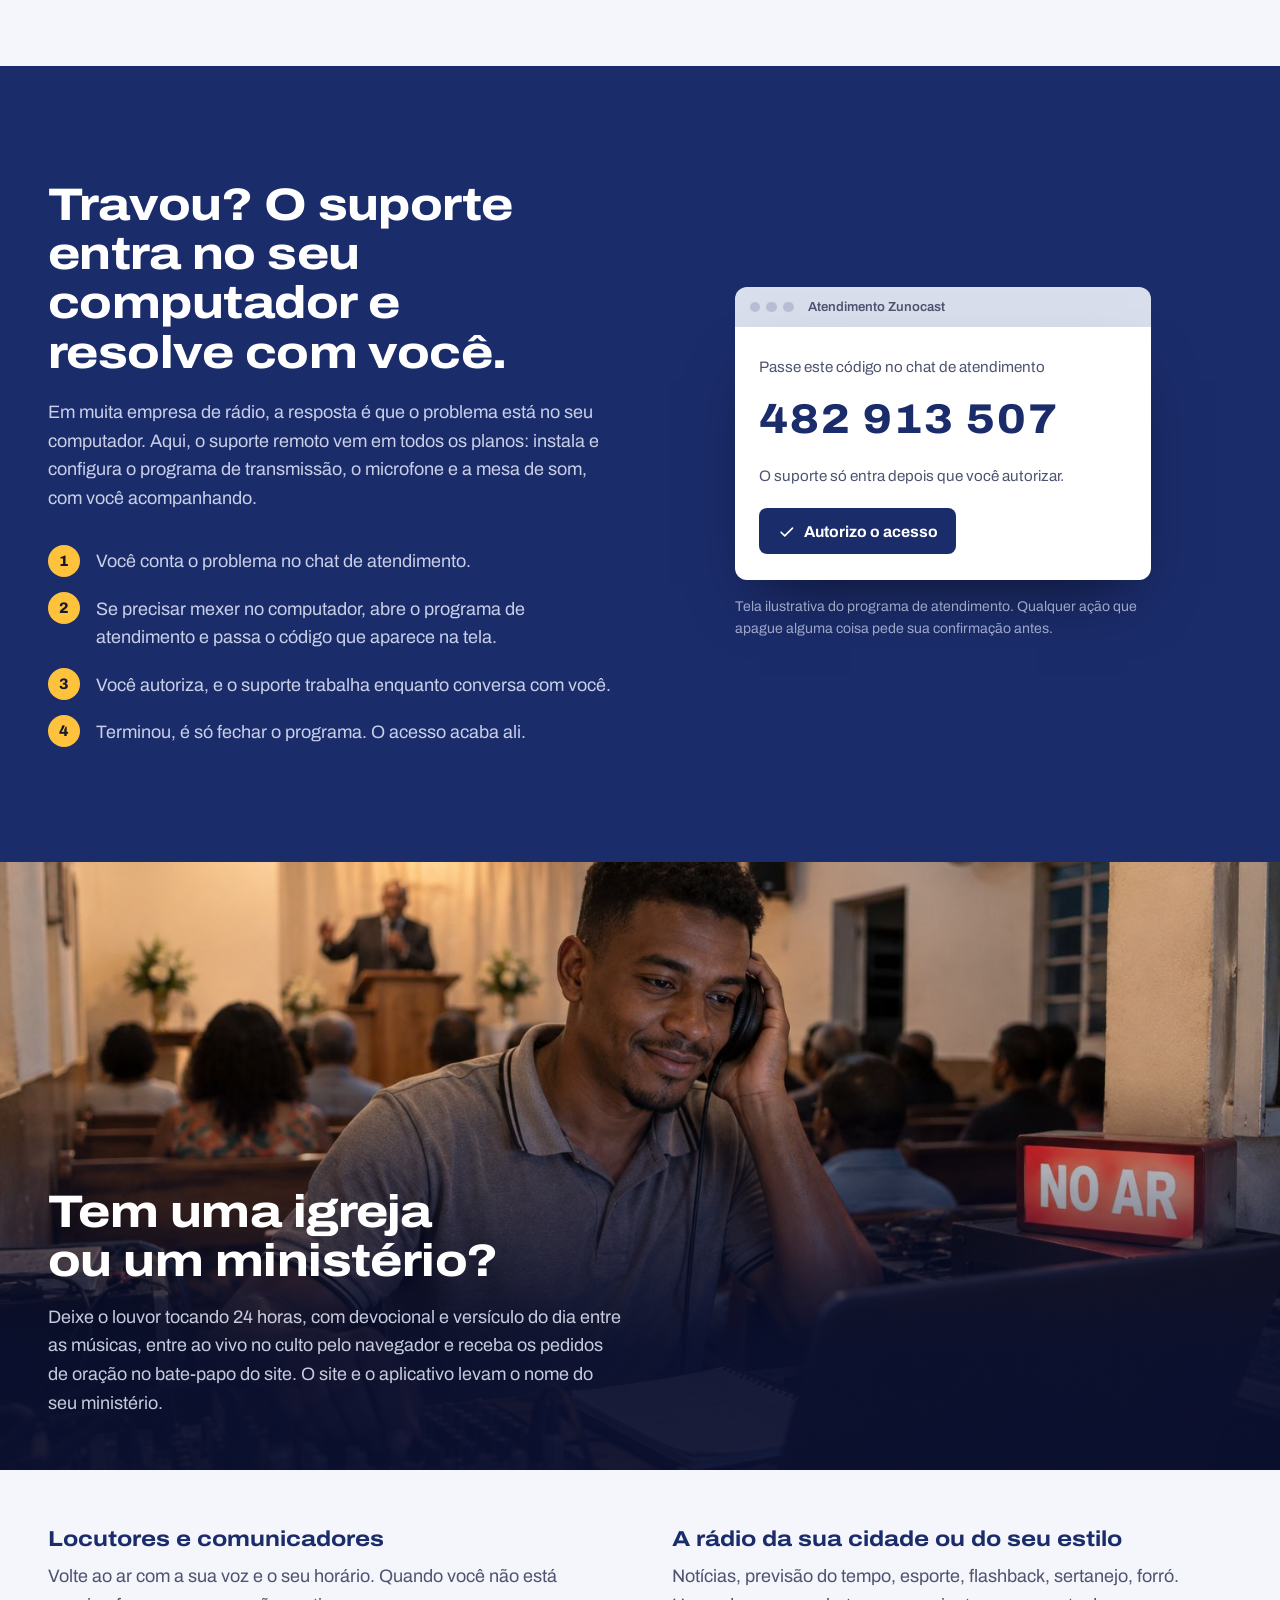
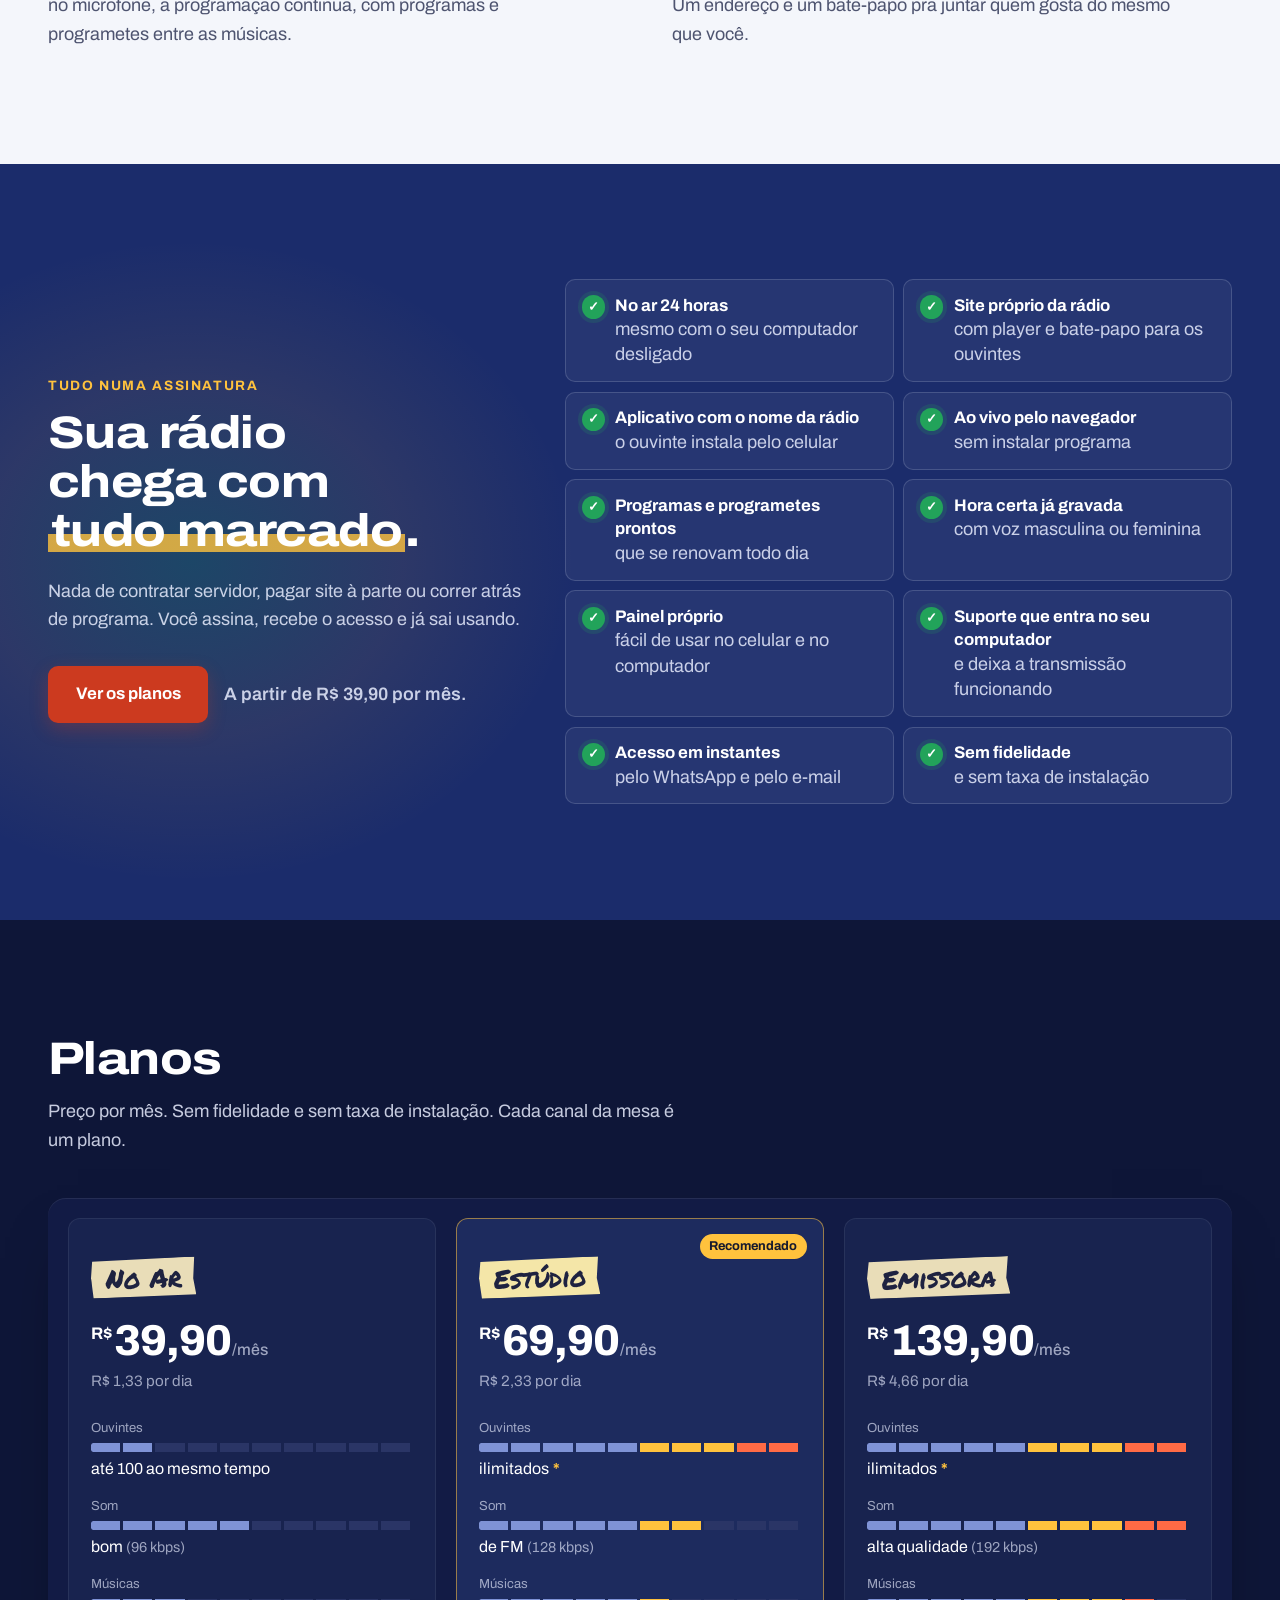
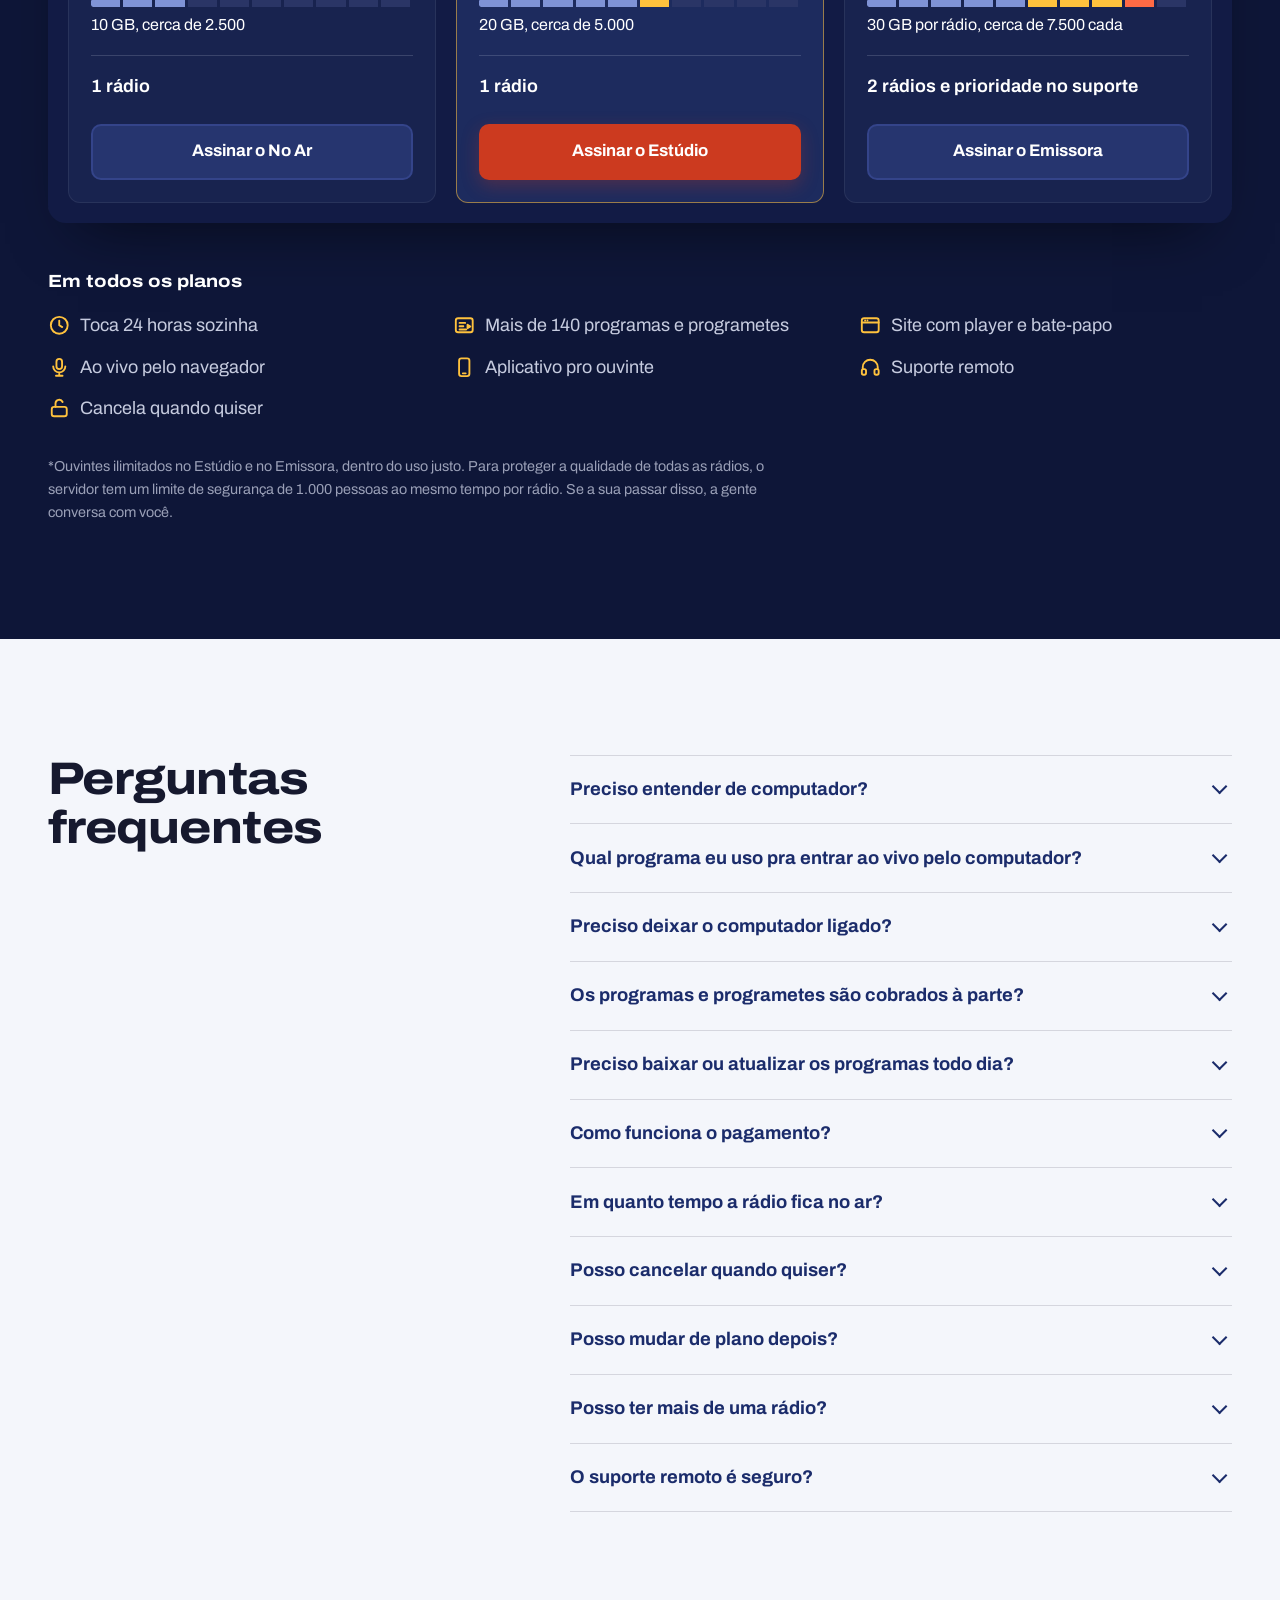
==== commit 885bce35: "Topo: selo ao vivo sem contagem de ouvintes (Sua voz chegando em todo lugar) Co-Authored-By: Claude " ====
--- a/index.html
+++ b/index.html
@@ -87,8 +87,7 @@
       <img src="assets/img/estudio-casa.jpg" width="1536" height="1024" alt="Locutor falando ao microfone num estúdio montado em casa, com a placa NO AR acesa atrás dele" fetchpriority="high">
       <figcaption class="ao-vivo">
         <span class="ponto-vivo" aria-hidden="true"></span>
-        <span><b>Ao vivo</b> Rádio Voz do Vale</span>
-        <span class="ao-vivo__ouvintes">37 ouvindo</span>
+        <span><b>Ao vivo</b> Sua voz chegando em todo lugar</span>
       </figcaption>
     </figure>
   </div>
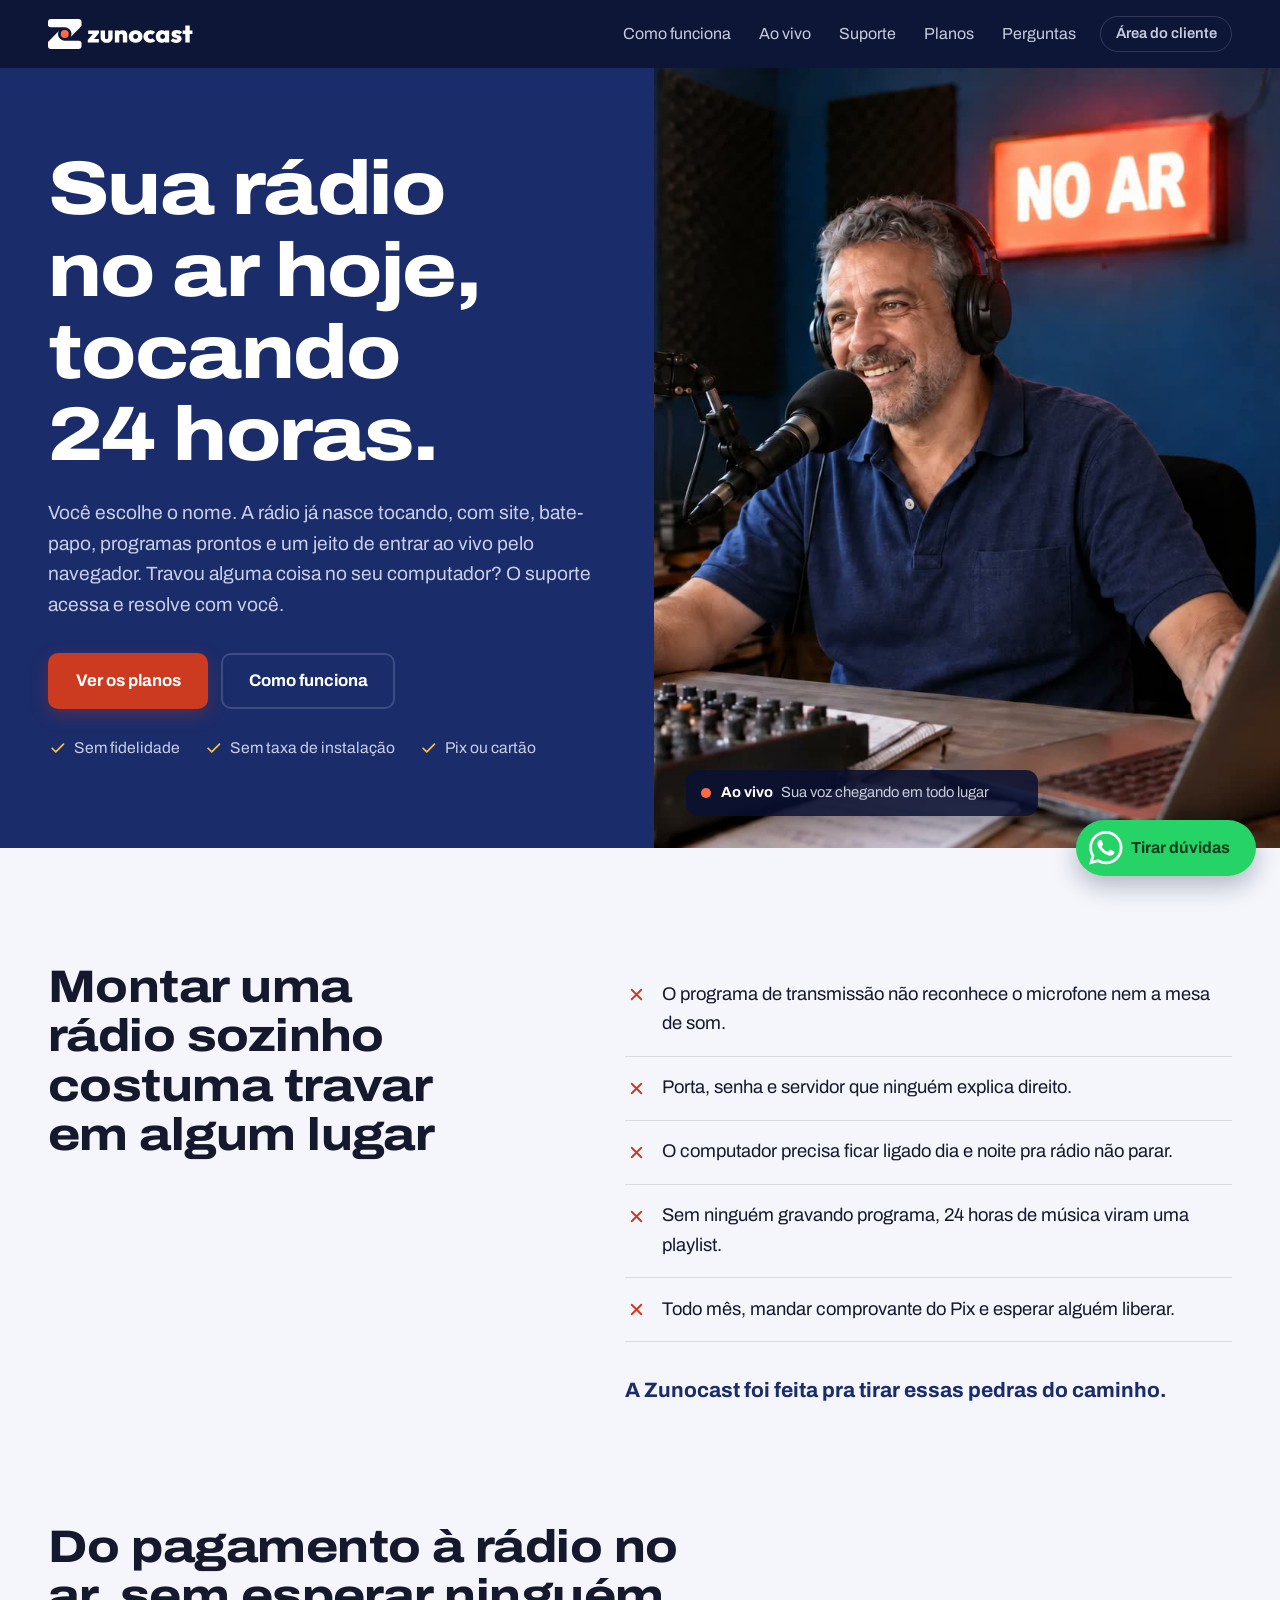
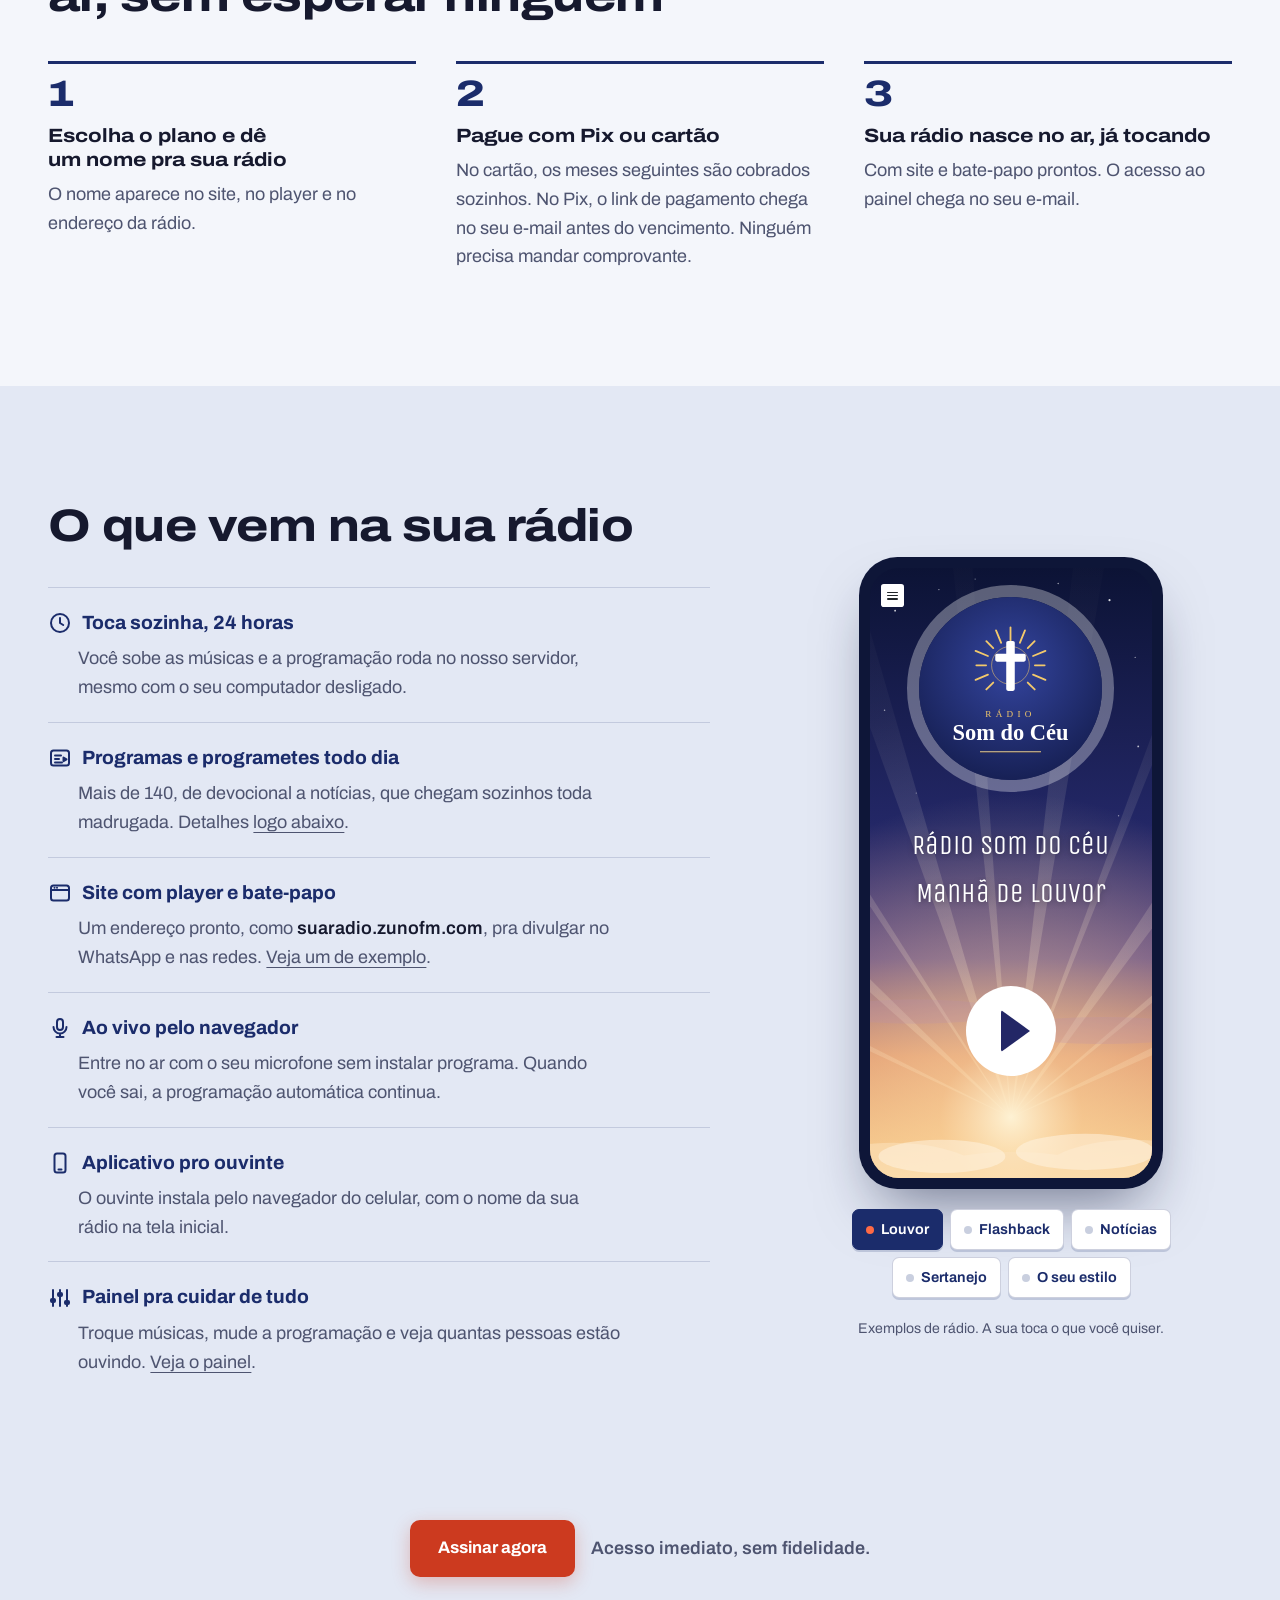
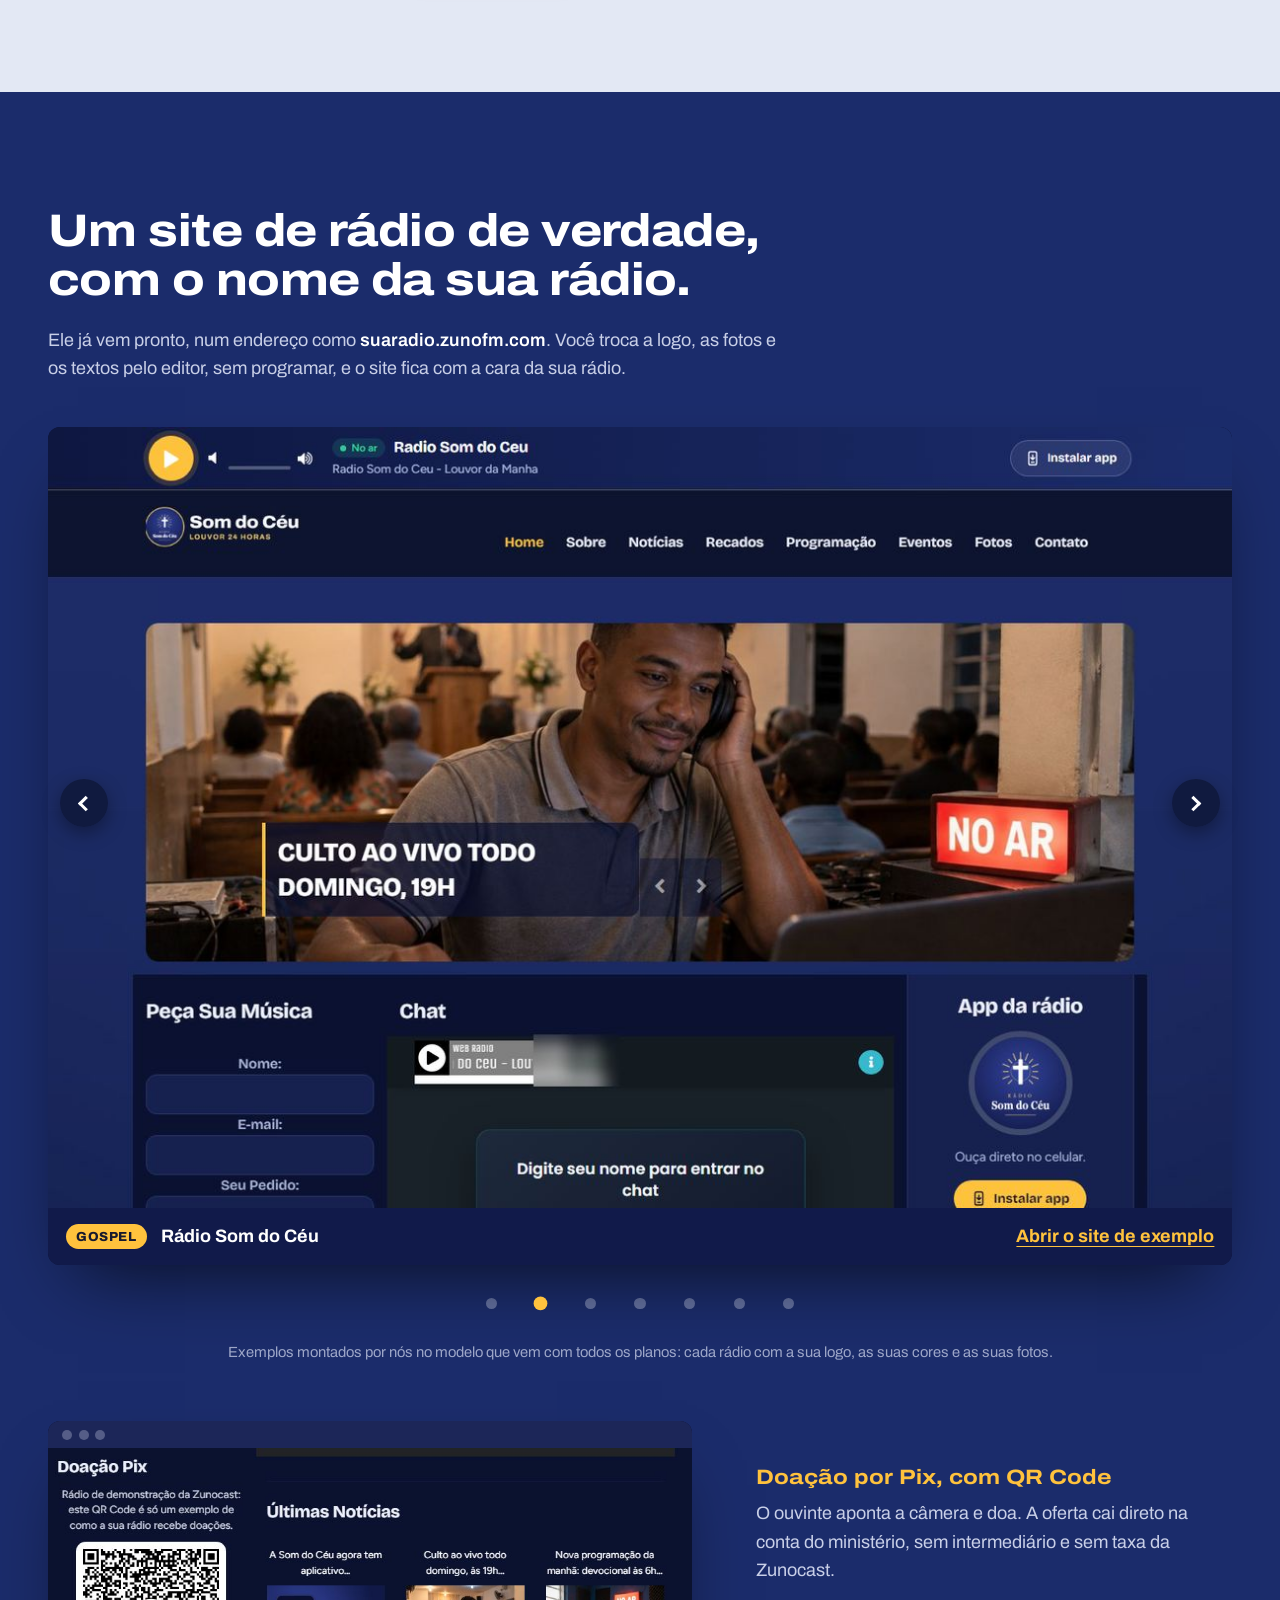
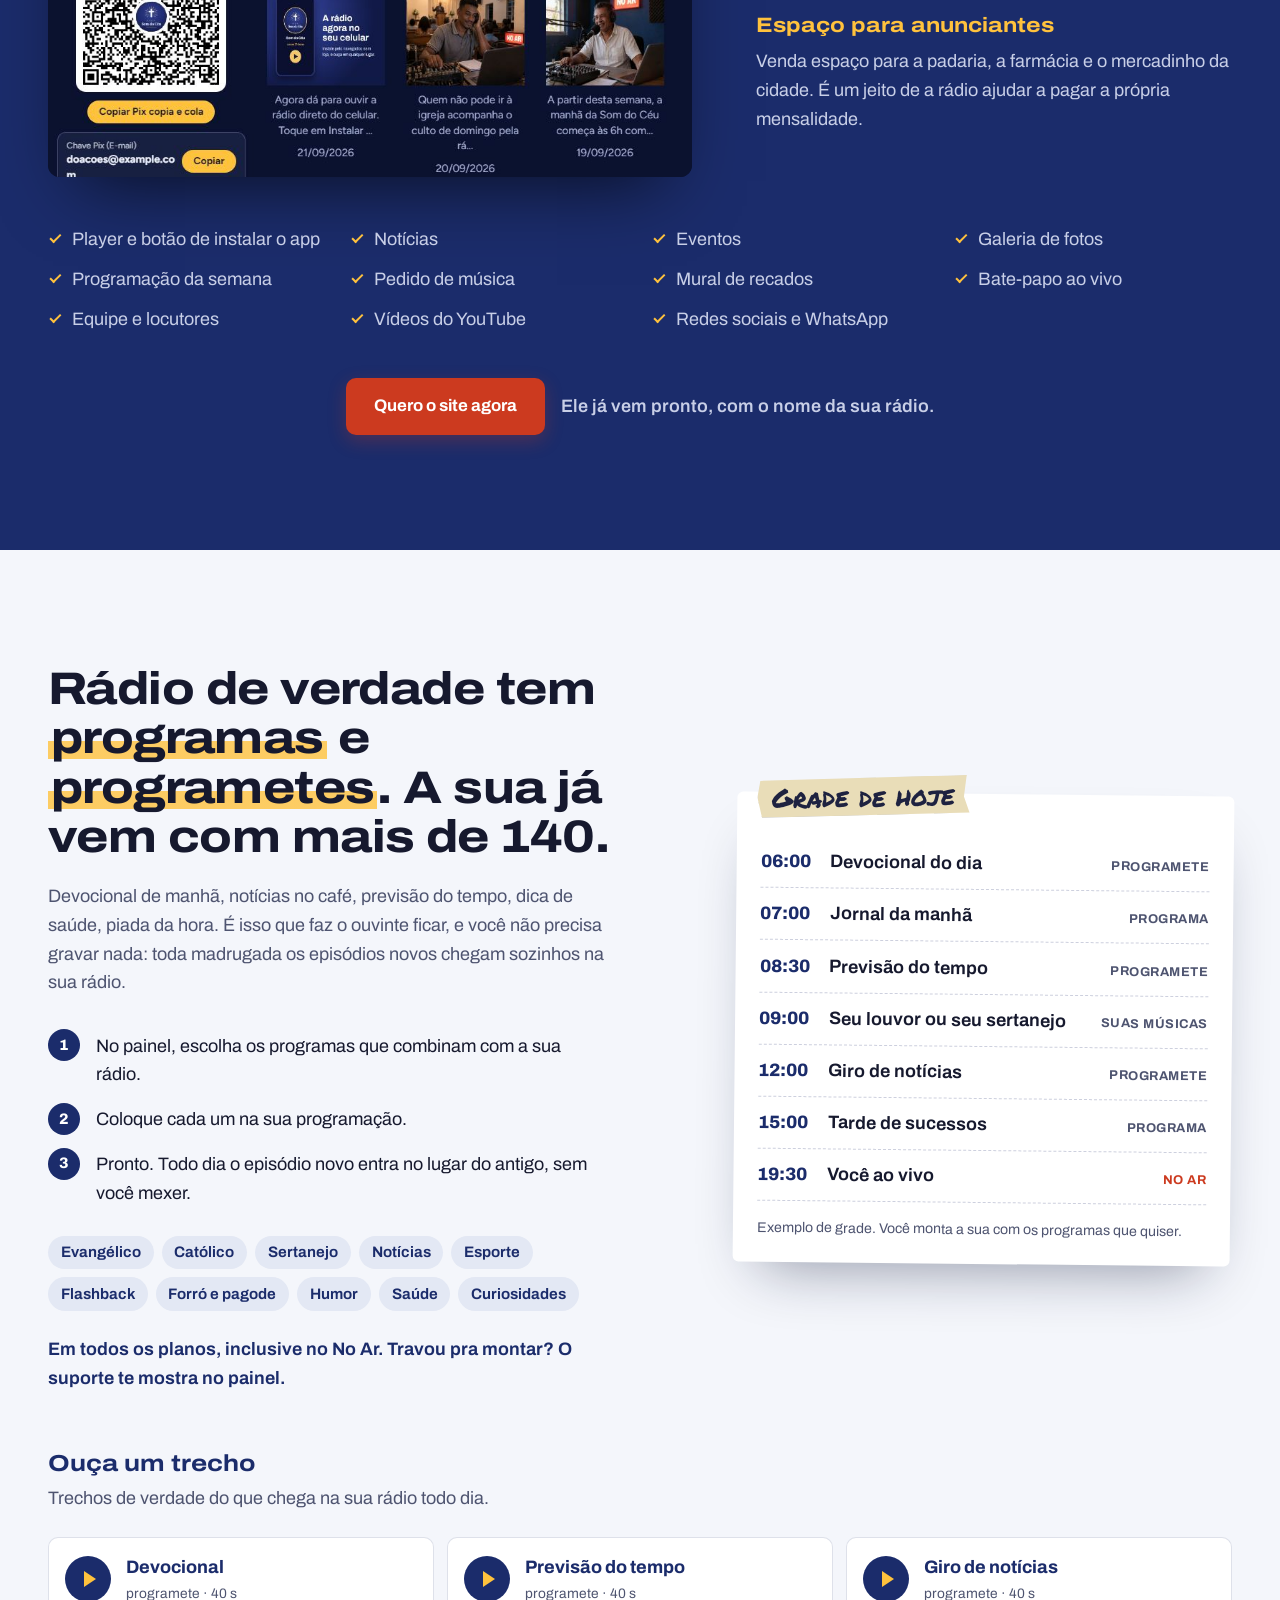
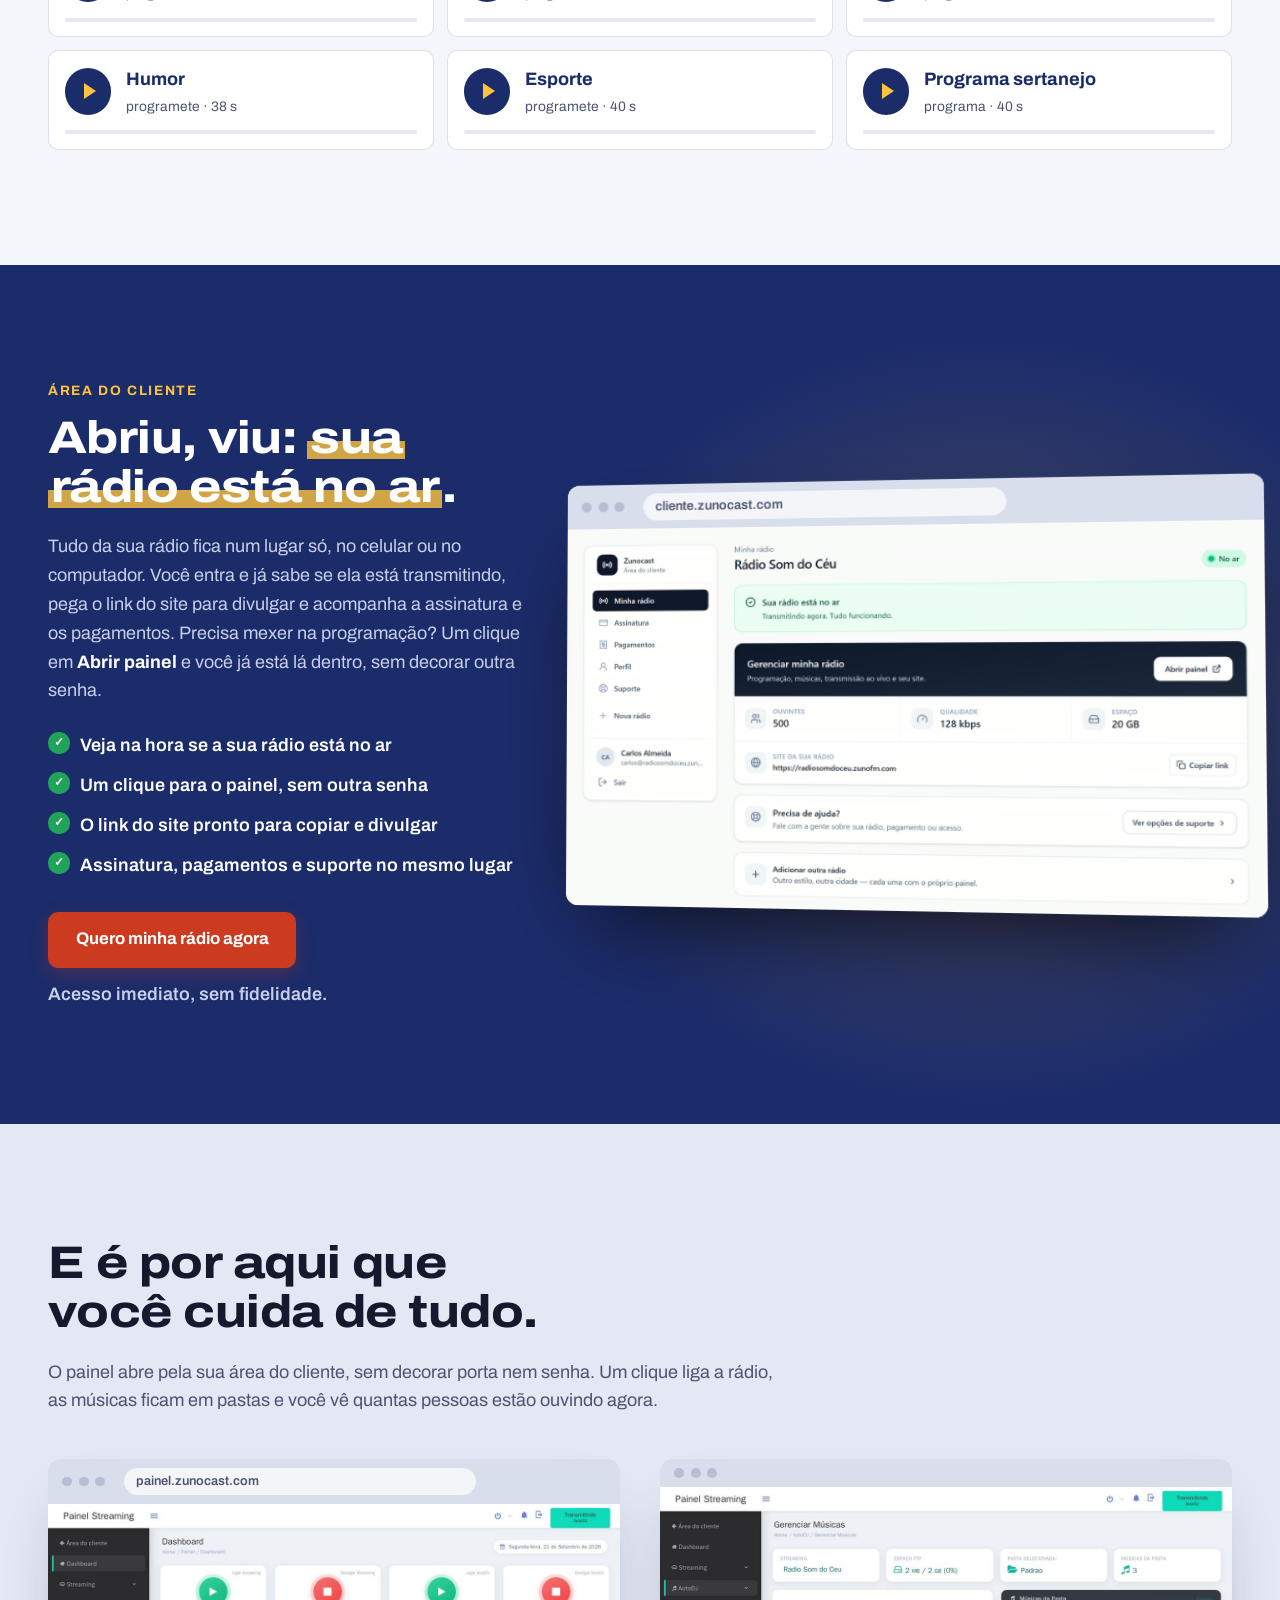
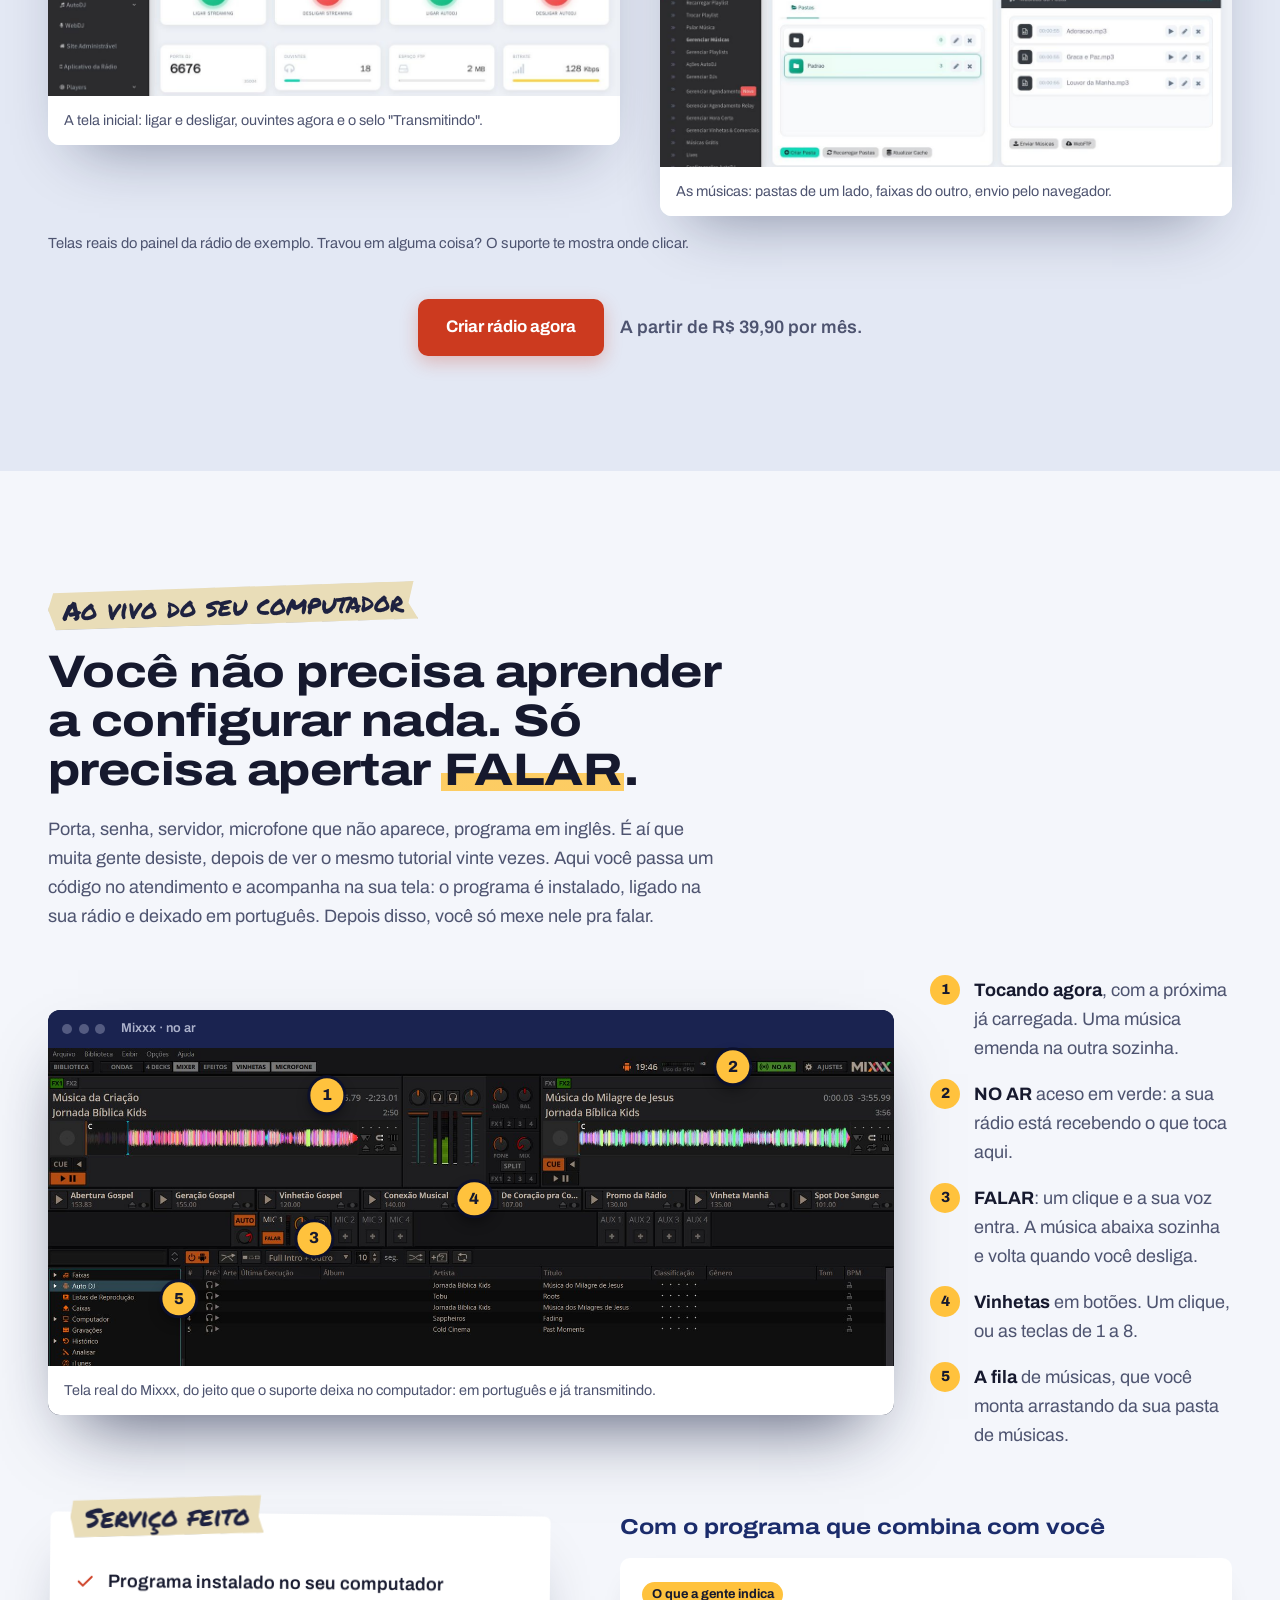
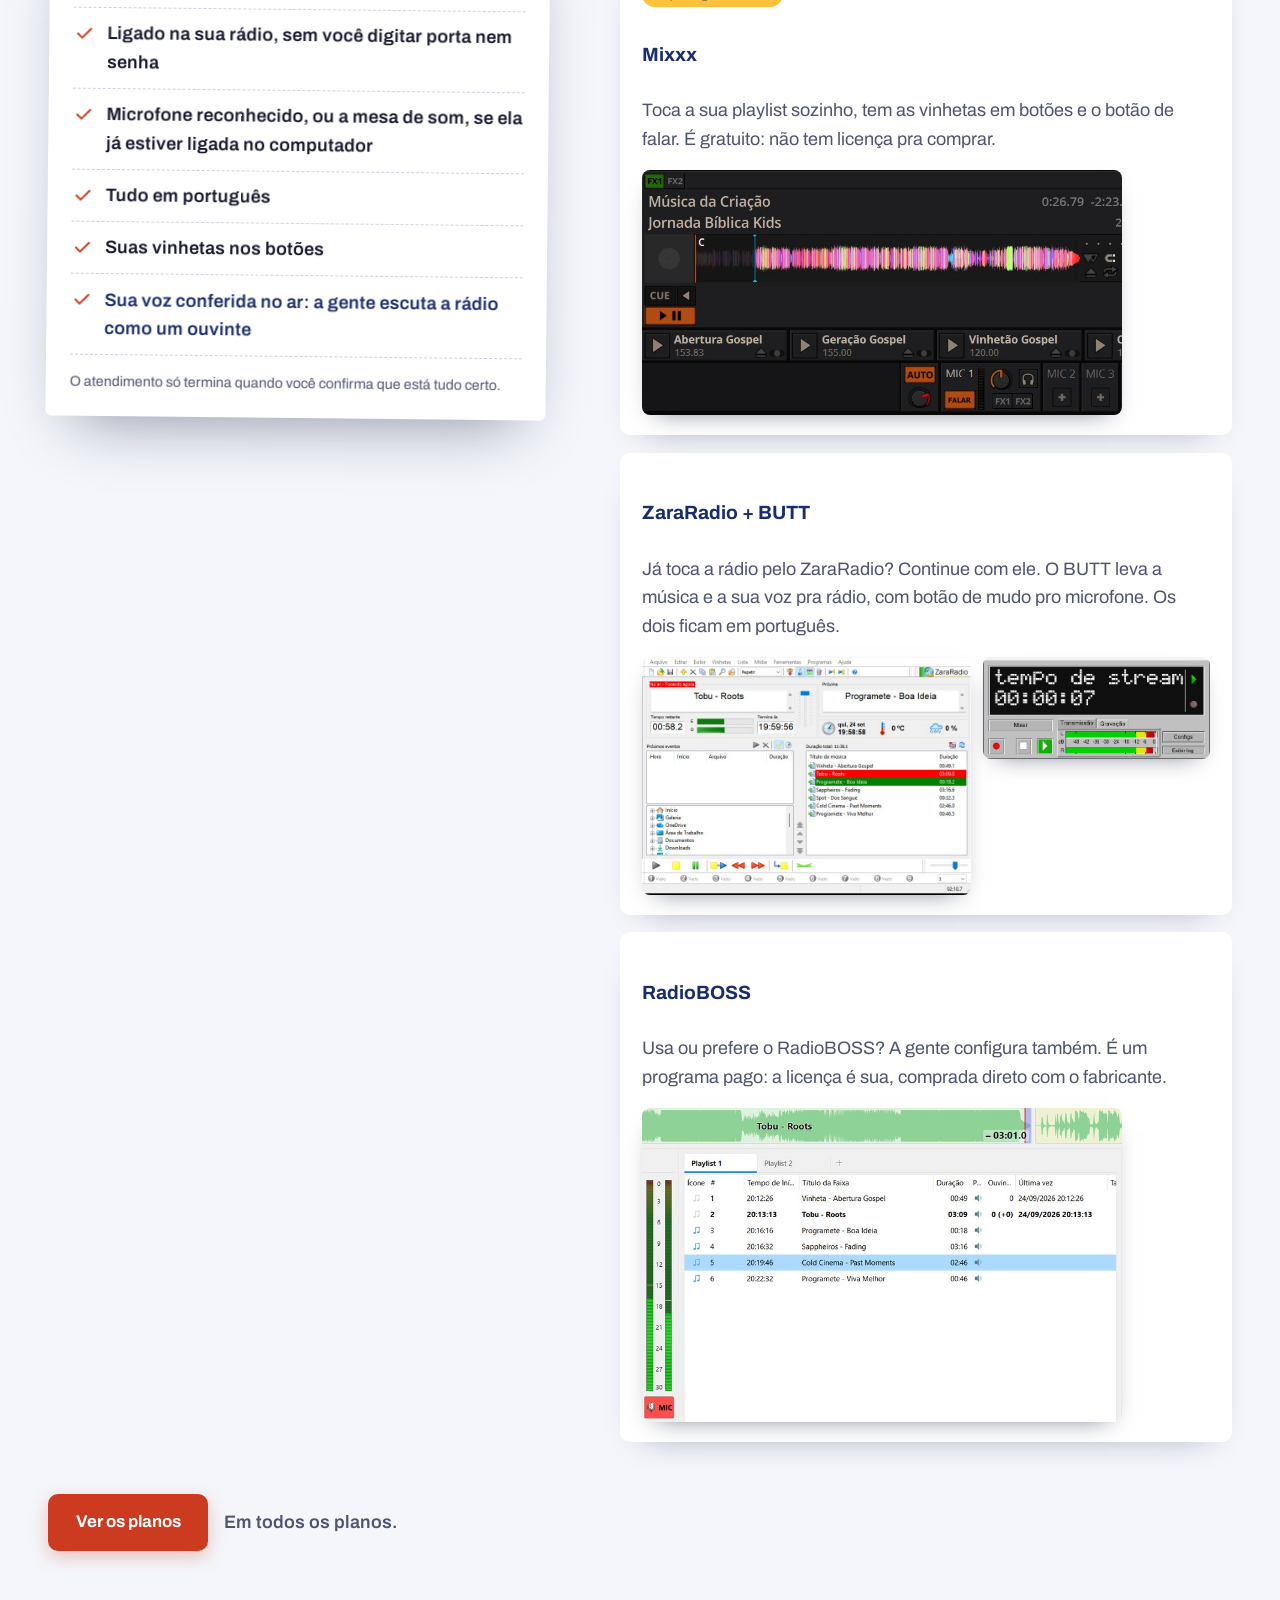
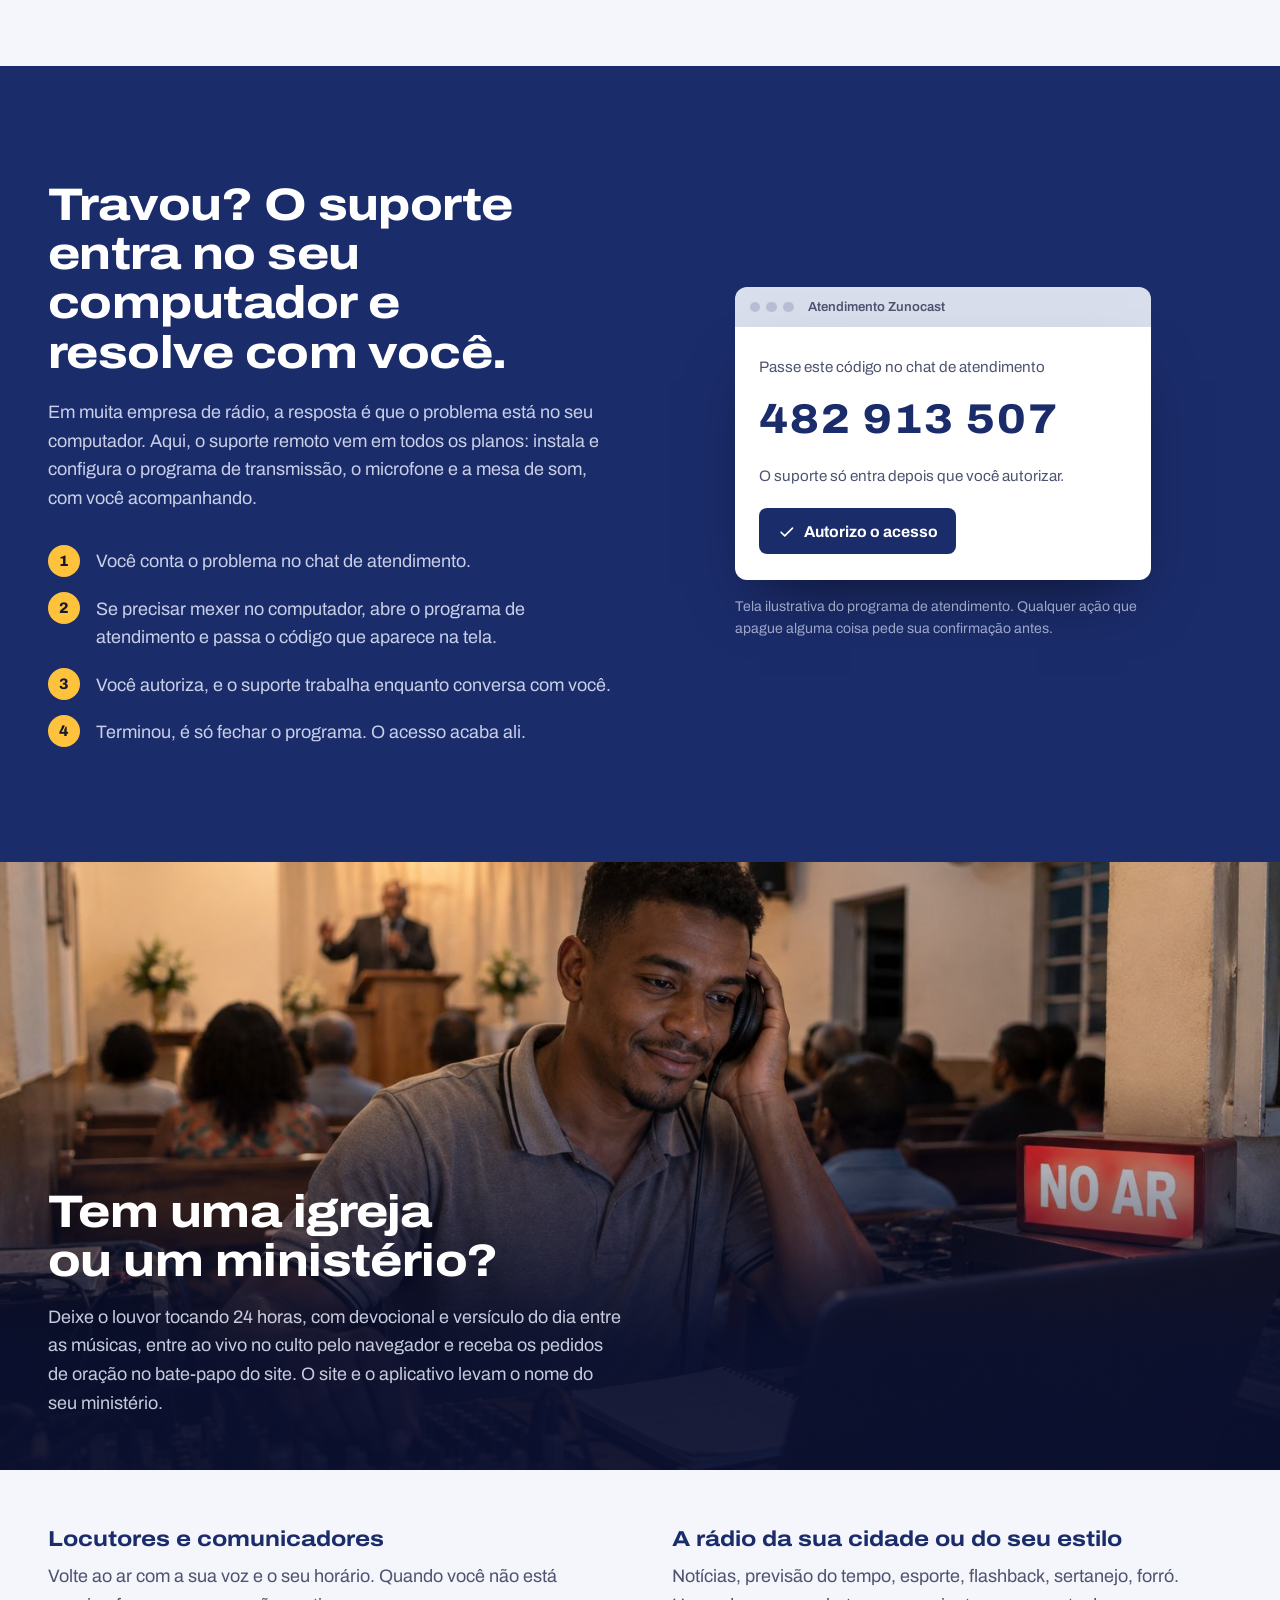
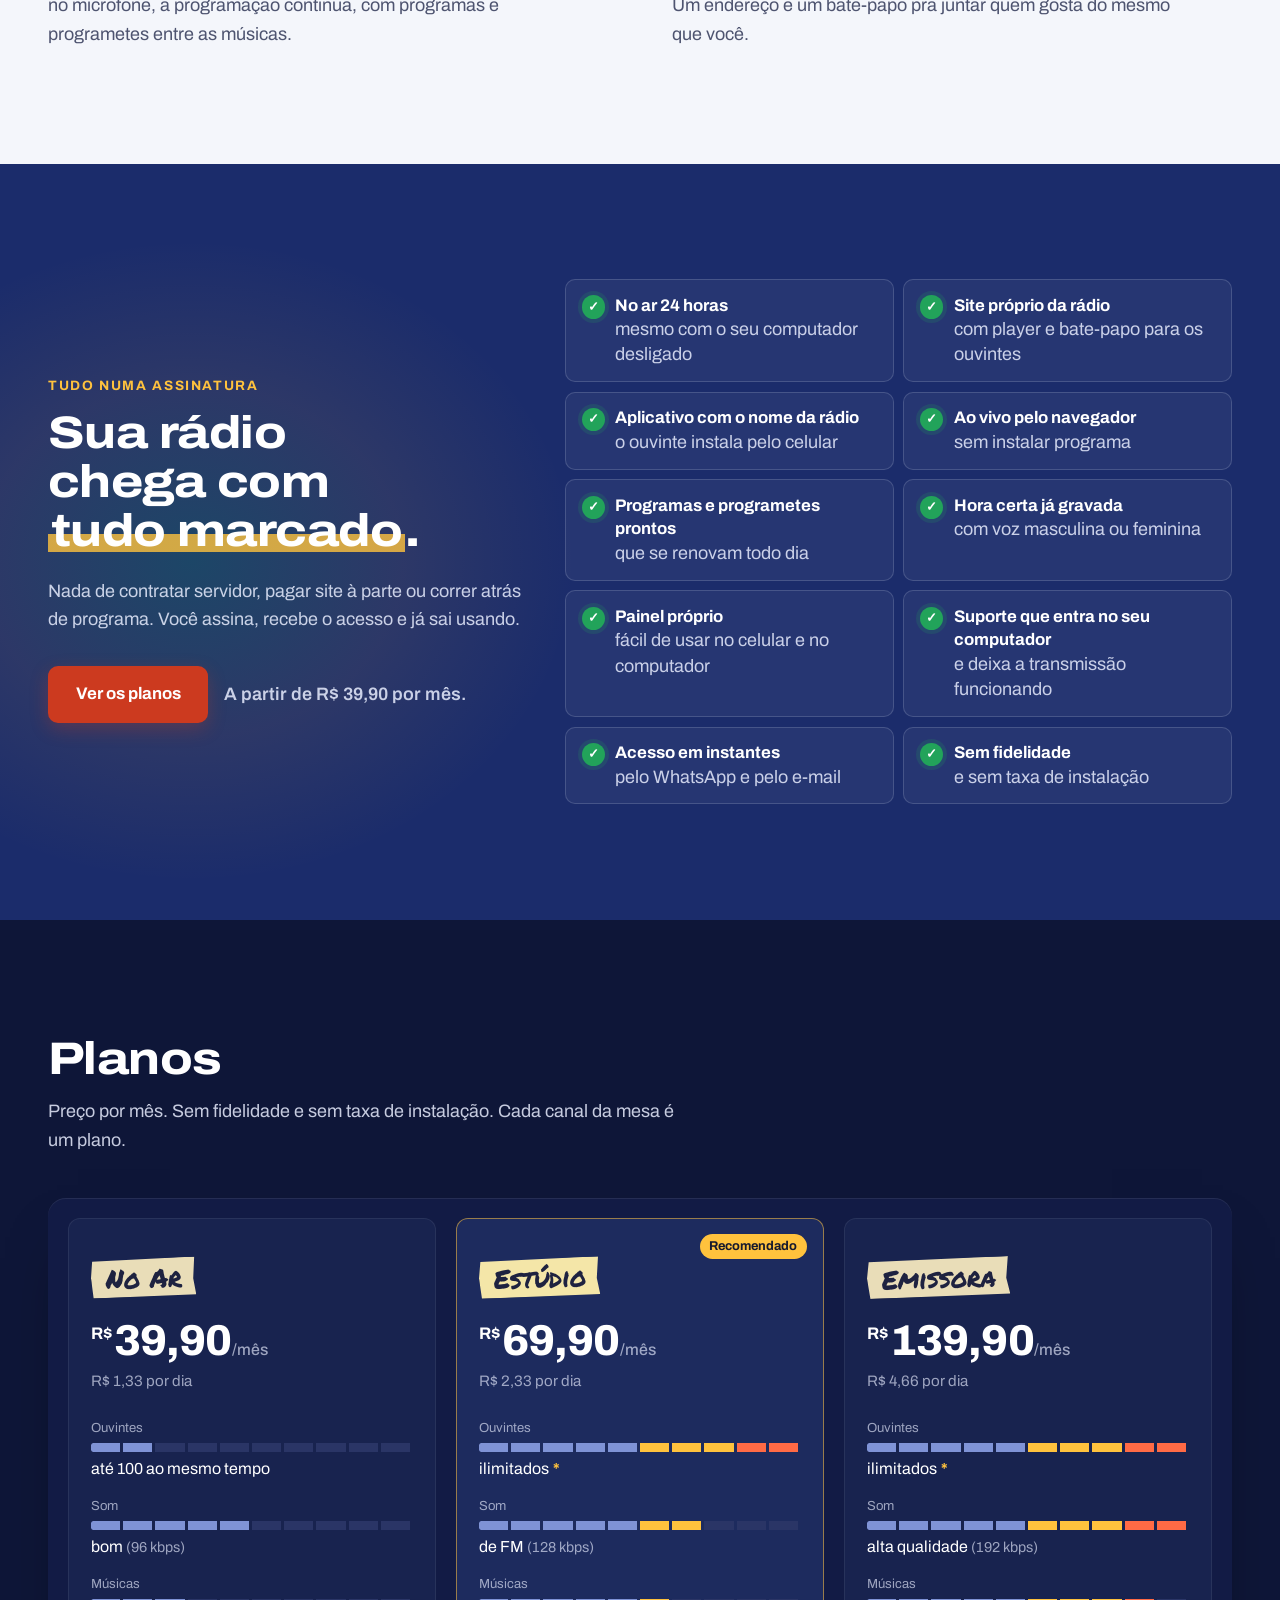
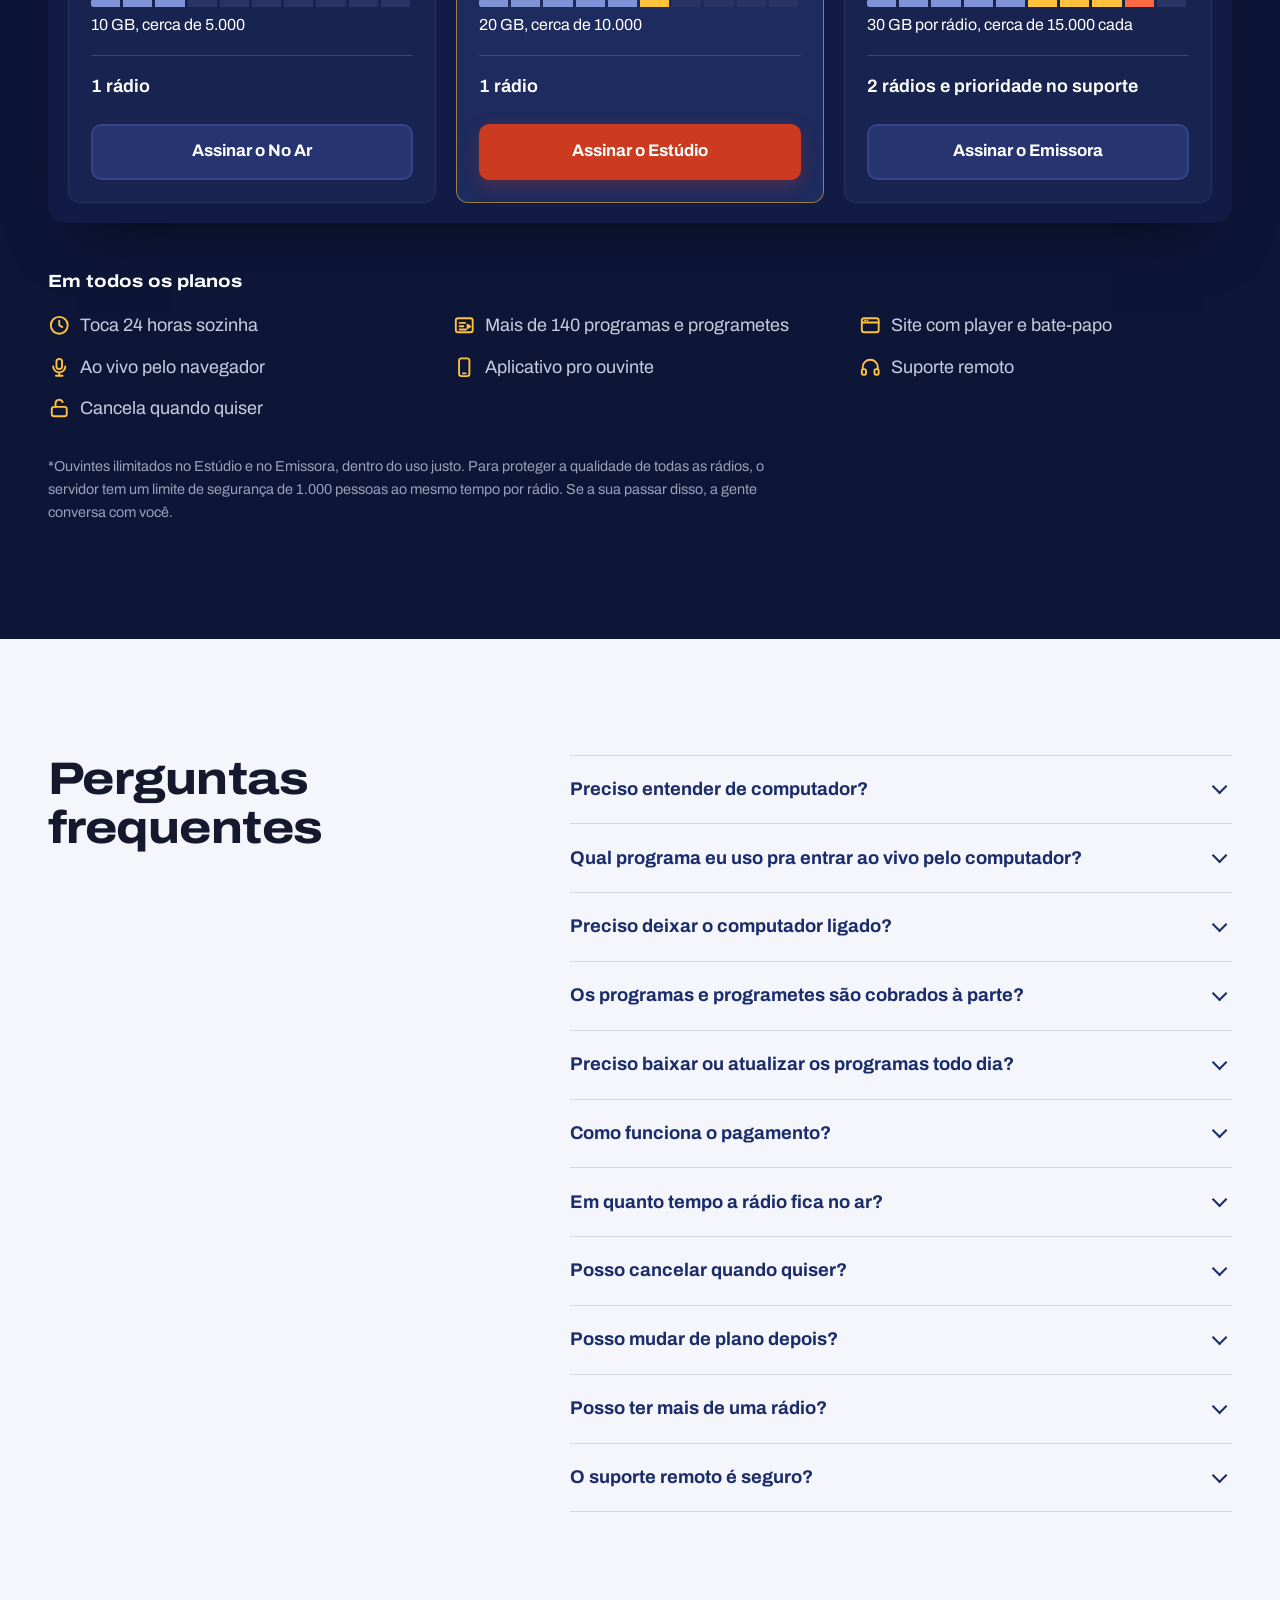
==== commit 29ea39f5: "Planos: estimativa de musicas No Ar ~5.000, Estudio ~10.000, Emissora ~15.000 por radio (quadro dos " ====
--- a/index.html
+++ b/index.html
@@ -493,7 +493,7 @@
         <dl class="medidores">
           <div><dt>Ouvintes</dt><dd><span class="vu" style="--n:2" aria-hidden="true"></span>até 100 ao mesmo tempo</dd></div>
           <div><dt>Som</dt><dd><span class="vu" style="--n:5" aria-hidden="true"></span>bom <span class="tecnico">(96 kbps)</span></dd></div>
-          <div><dt>Músicas</dt><dd><span class="vu" style="--n:3" aria-hidden="true"></span>10 GB, cerca de 2.500</dd></div>
+          <div><dt>Músicas</dt><dd><span class="vu" style="--n:3" aria-hidden="true"></span>10 GB, cerca de 5.000</dd></div>
         </dl>
         <p class="canal__extra">1 rádio</p>
         <a class="botao botao--mesa" href="#planos" data-plano="noar">Assinar o No Ar</a>
@@ -506,7 +506,7 @@
         <dl class="medidores">
           <div><dt>Ouvintes</dt><dd><span class="vu" style="--n:10" aria-hidden="true"></span>ilimitados<a class="nota-ref" href="#uso-justo" aria-label="Ver regra de uso justo">*</a></dd></div>
           <div><dt>Som</dt><dd><span class="vu" style="--n:7" aria-hidden="true"></span>de FM <span class="tecnico">(128 kbps)</span></dd></div>
-          <div><dt>Músicas</dt><dd><span class="vu" style="--n:6" aria-hidden="true"></span>20 GB, cerca de 5.000</dd></div>
+          <div><dt>Músicas</dt><dd><span class="vu" style="--n:6" aria-hidden="true"></span>20 GB, cerca de 10.000</dd></div>
         </dl>
         <p class="canal__extra">1 rádio</p>
         <a class="botao botao--coral" href="#planos" data-plano="estudio">Assinar o Estúdio</a>
@@ -518,7 +518,7 @@
         <dl class="medidores">
           <div><dt>Ouvintes</dt><dd><span class="vu" style="--n:10" aria-hidden="true"></span>ilimitados<a class="nota-ref" href="#uso-justo" aria-label="Ver regra de uso justo">*</a></dd></div>
           <div><dt>Som</dt><dd><span class="vu" style="--n:10" aria-hidden="true"></span>alta qualidade <span class="tecnico">(192 kbps)</span></dd></div>
-          <div><dt>Músicas</dt><dd><span class="vu" style="--n:9" aria-hidden="true"></span>30 GB por rádio, cerca de 7.500 cada</dd></div>
+          <div><dt>Músicas</dt><dd><span class="vu" style="--n:9" aria-hidden="true"></span>30 GB por rádio, cerca de 15.000 cada</dd></div>
         </dl>
         <p class="canal__extra">2 rádios e prioridade no suporte</p>
         <a class="botao botao--mesa" href="#planos" data-plano="emissora">Assinar o Emissora</a>
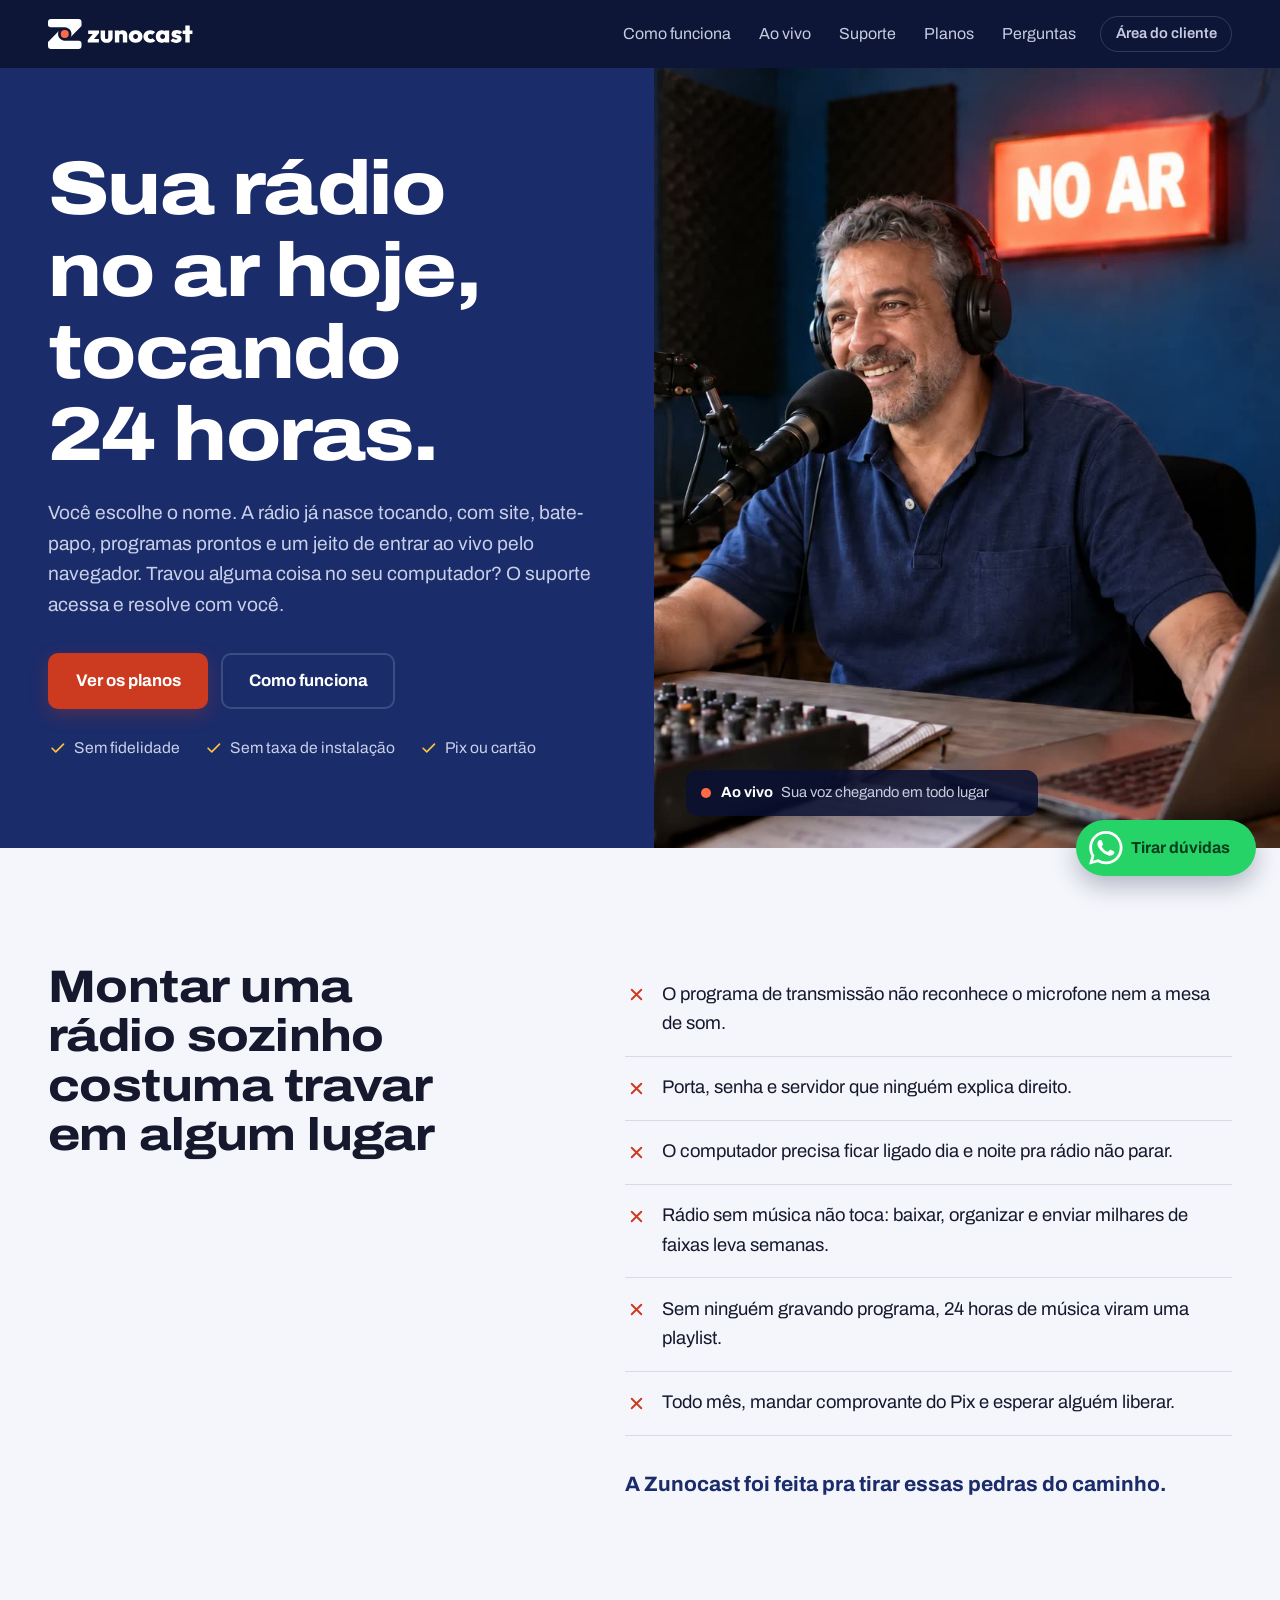
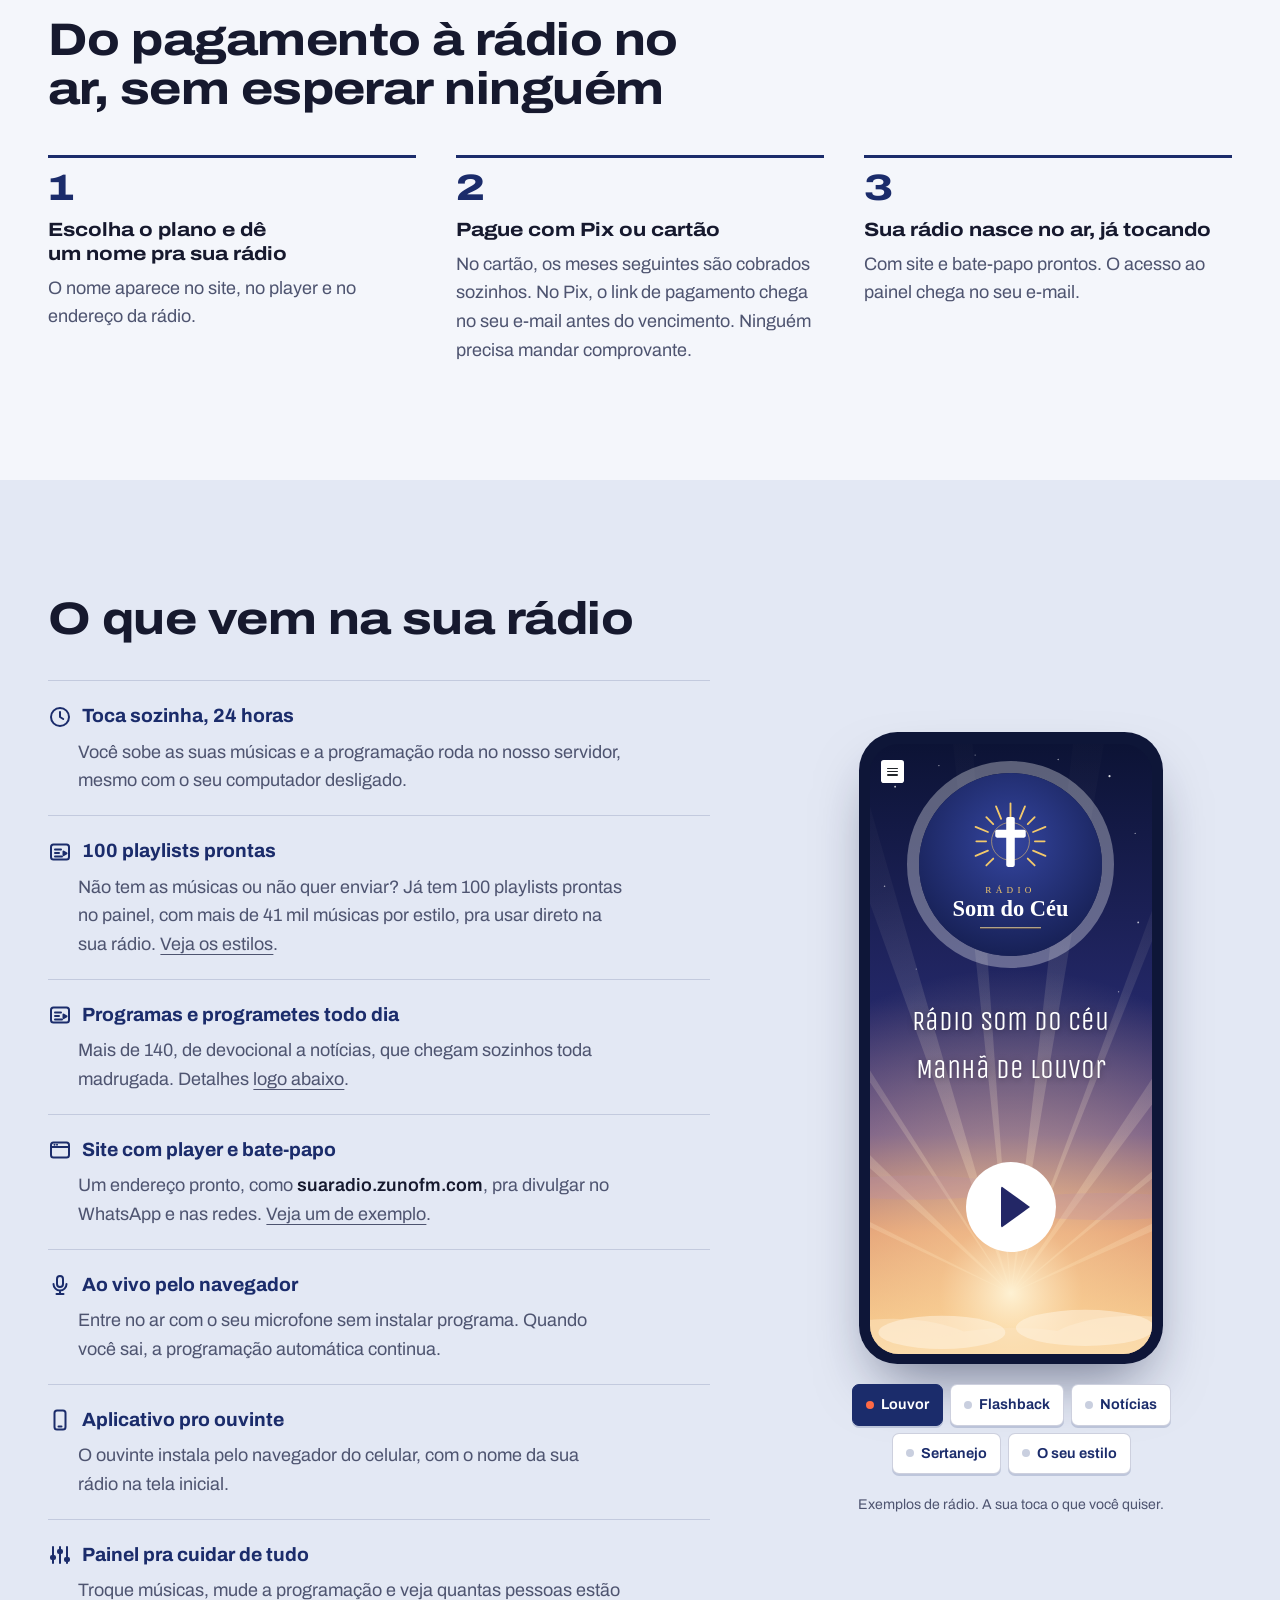
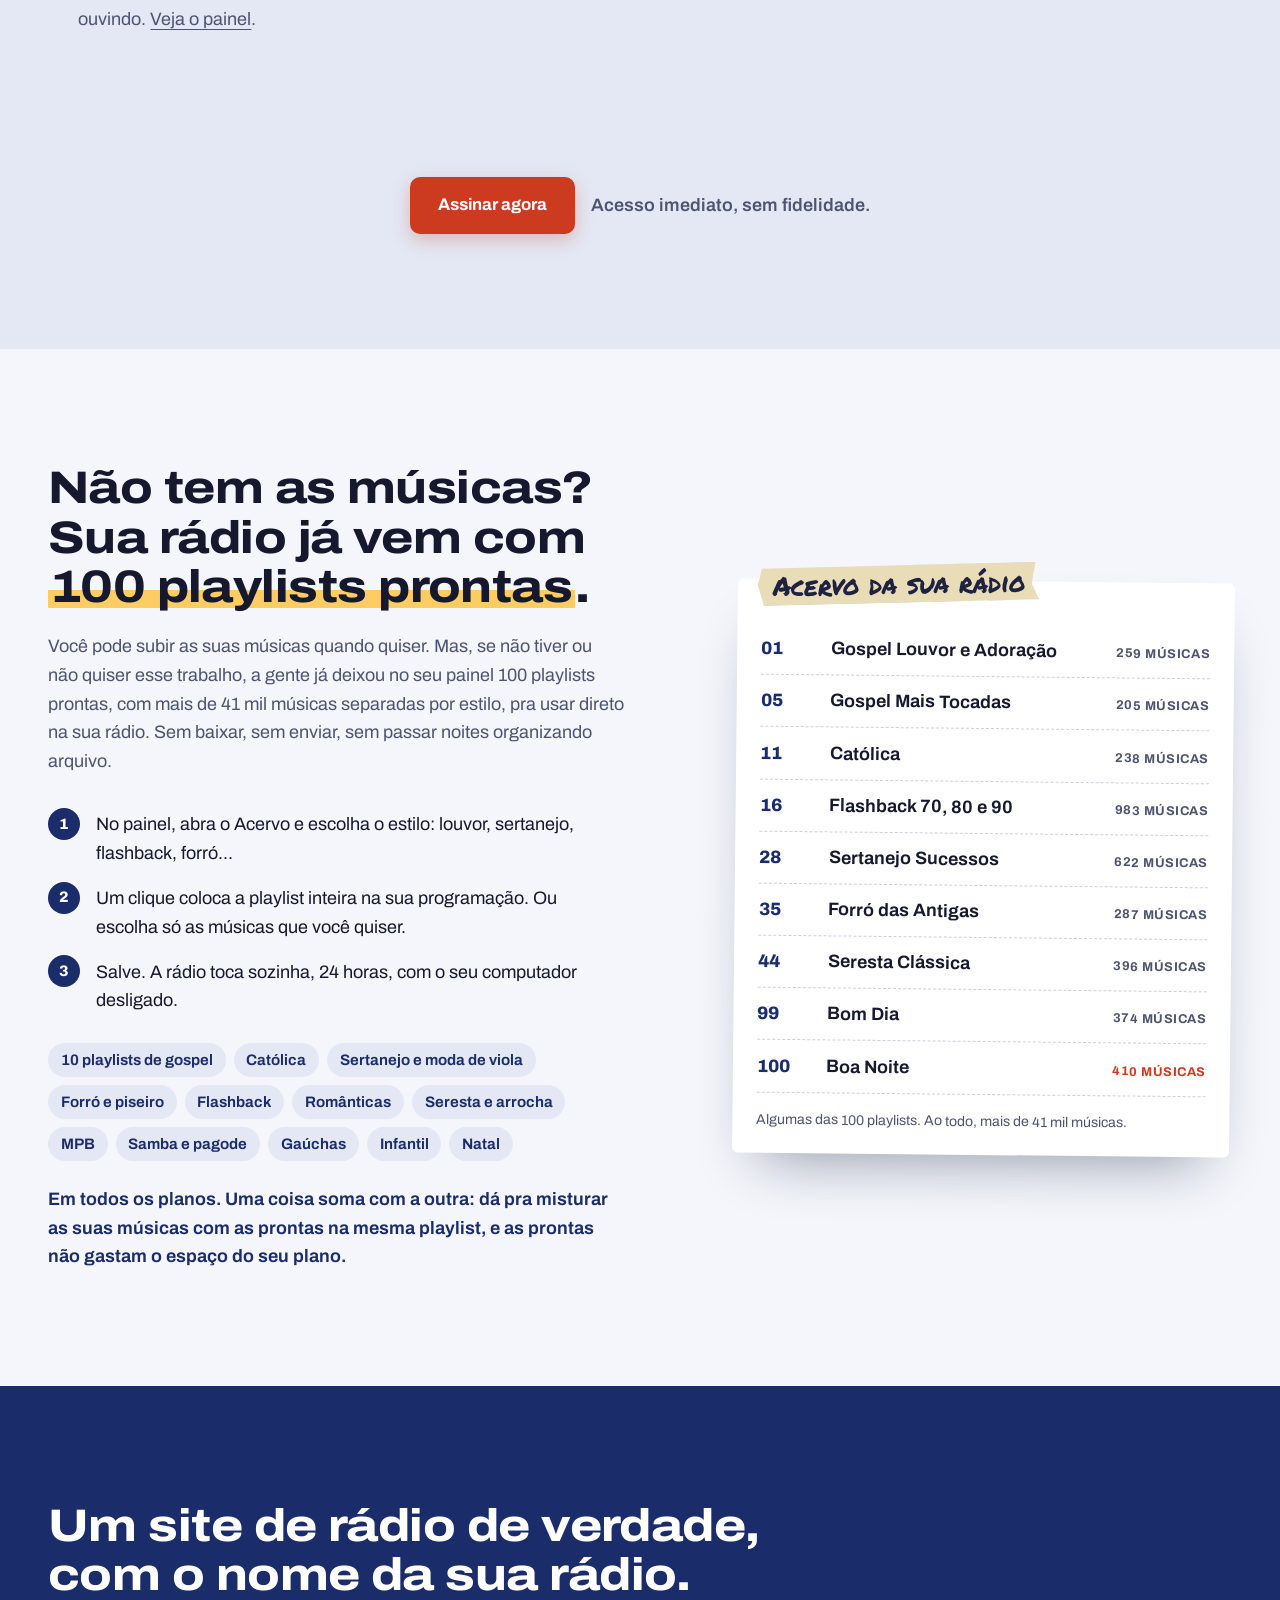
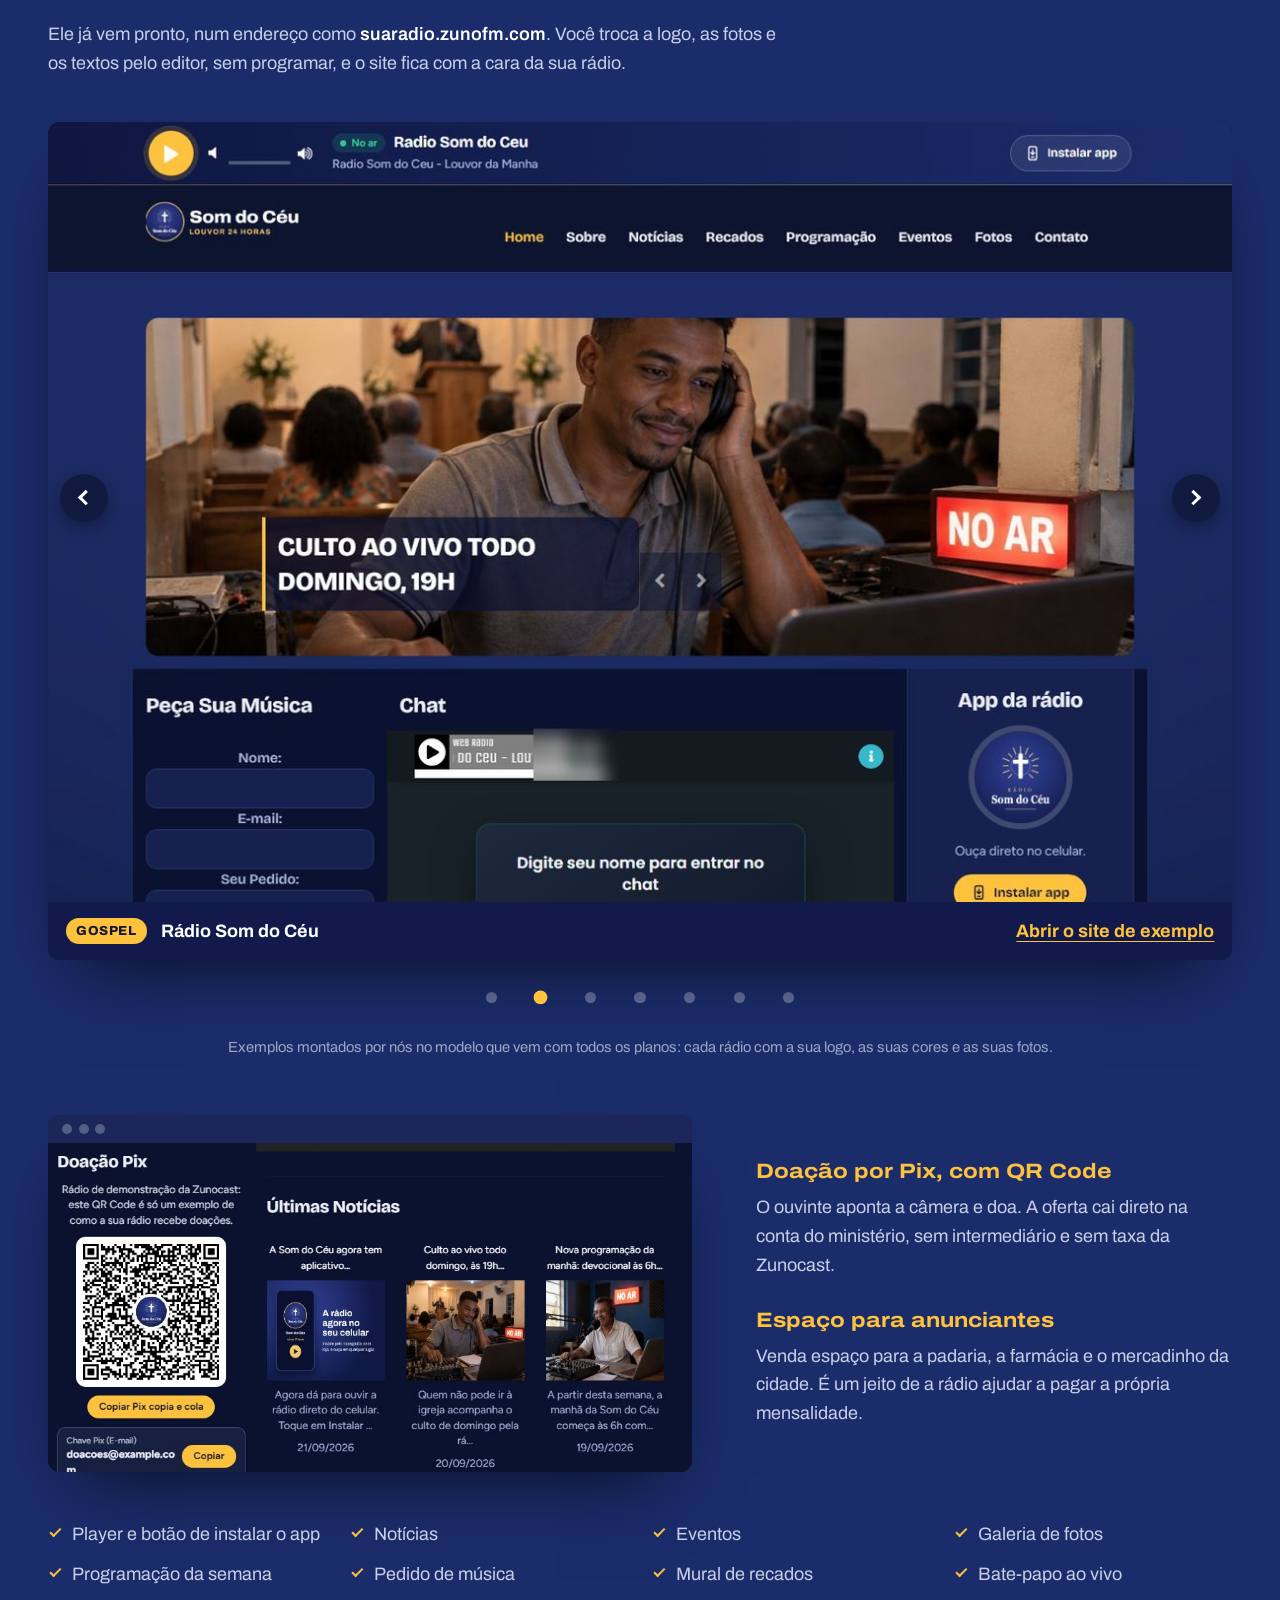
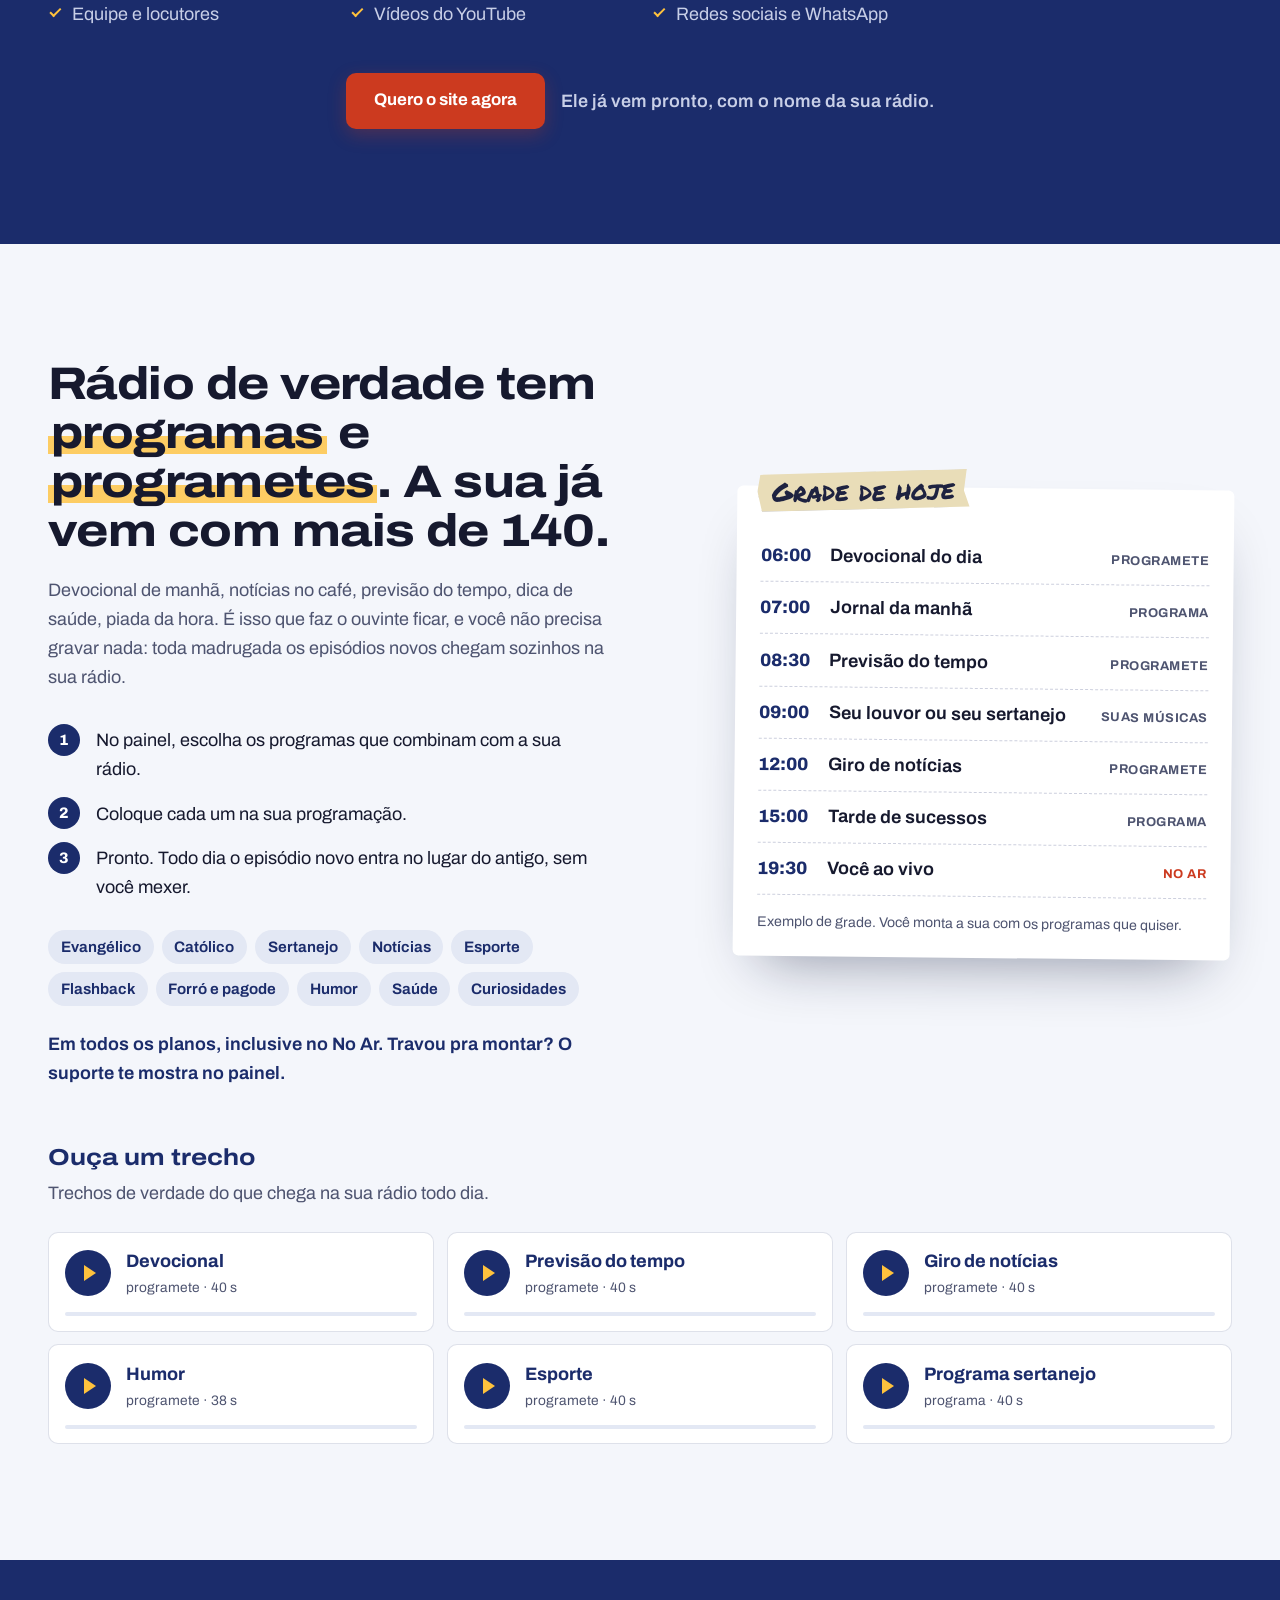
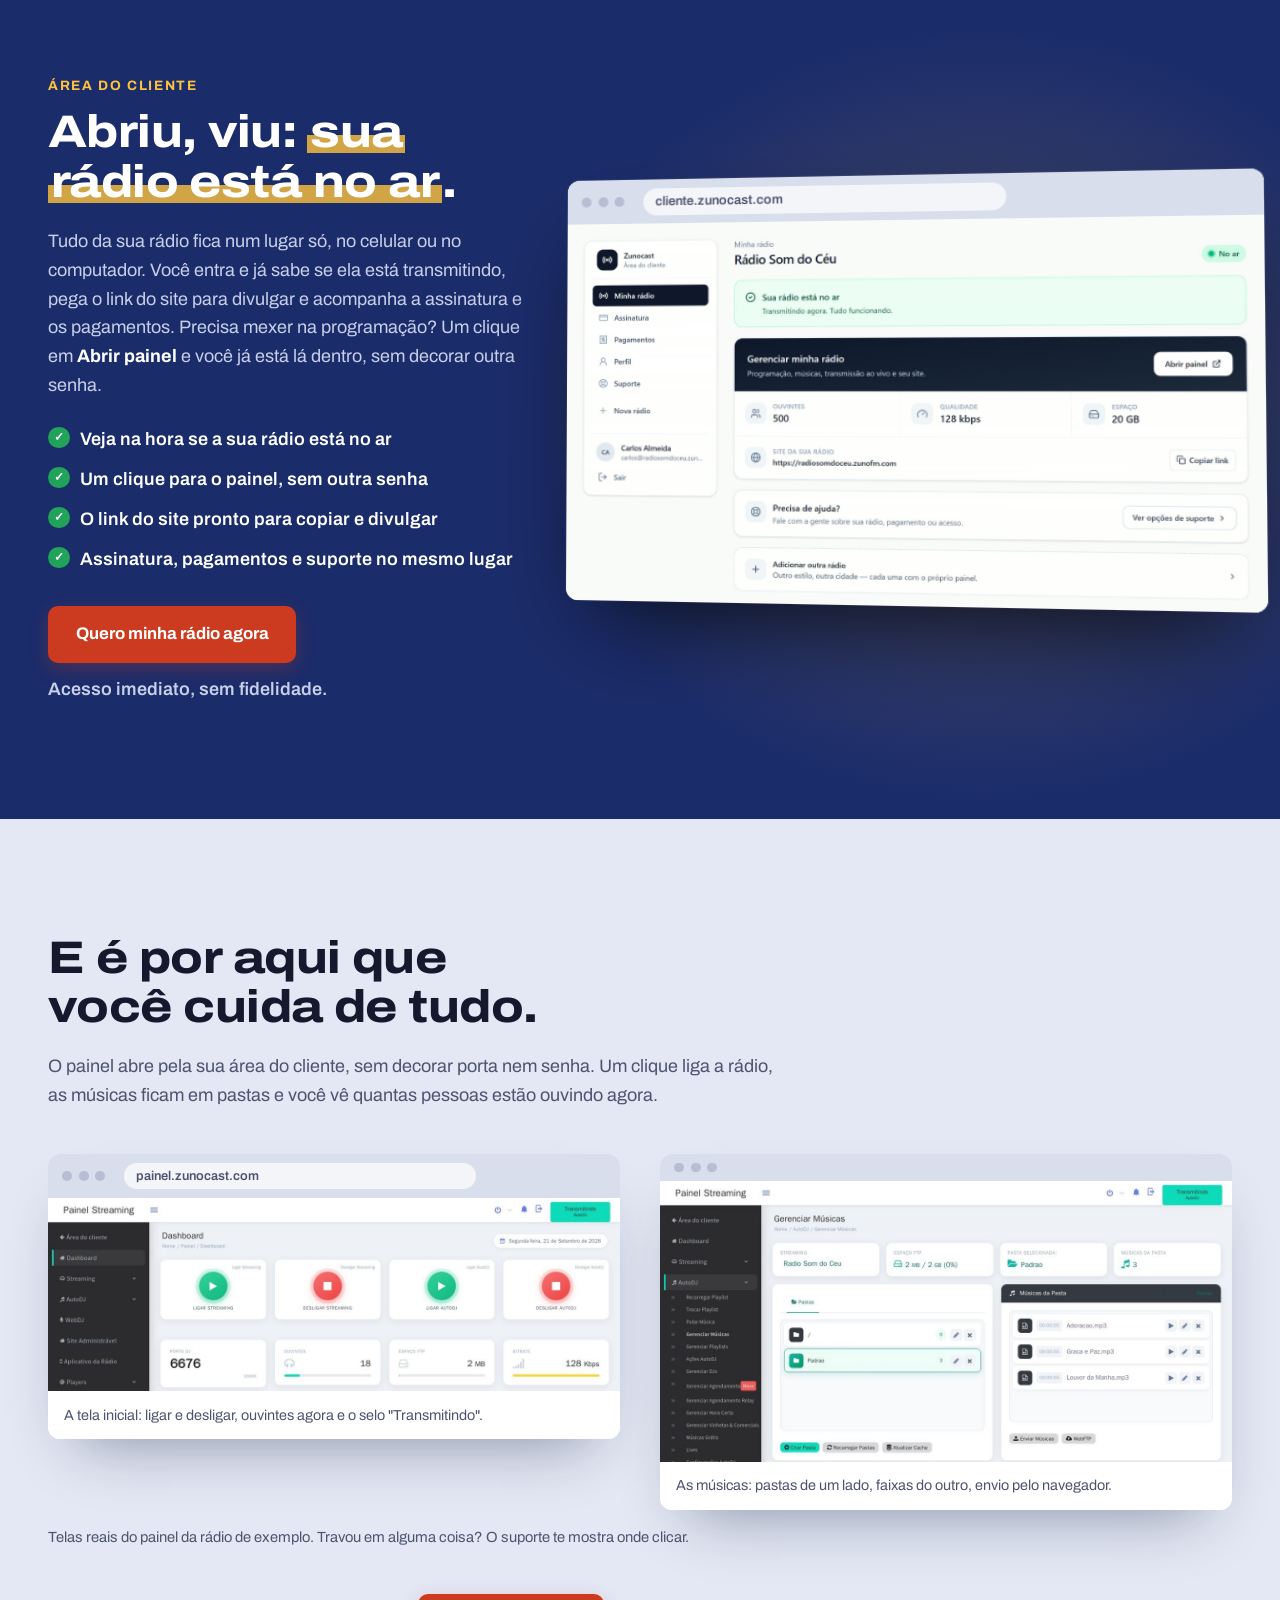
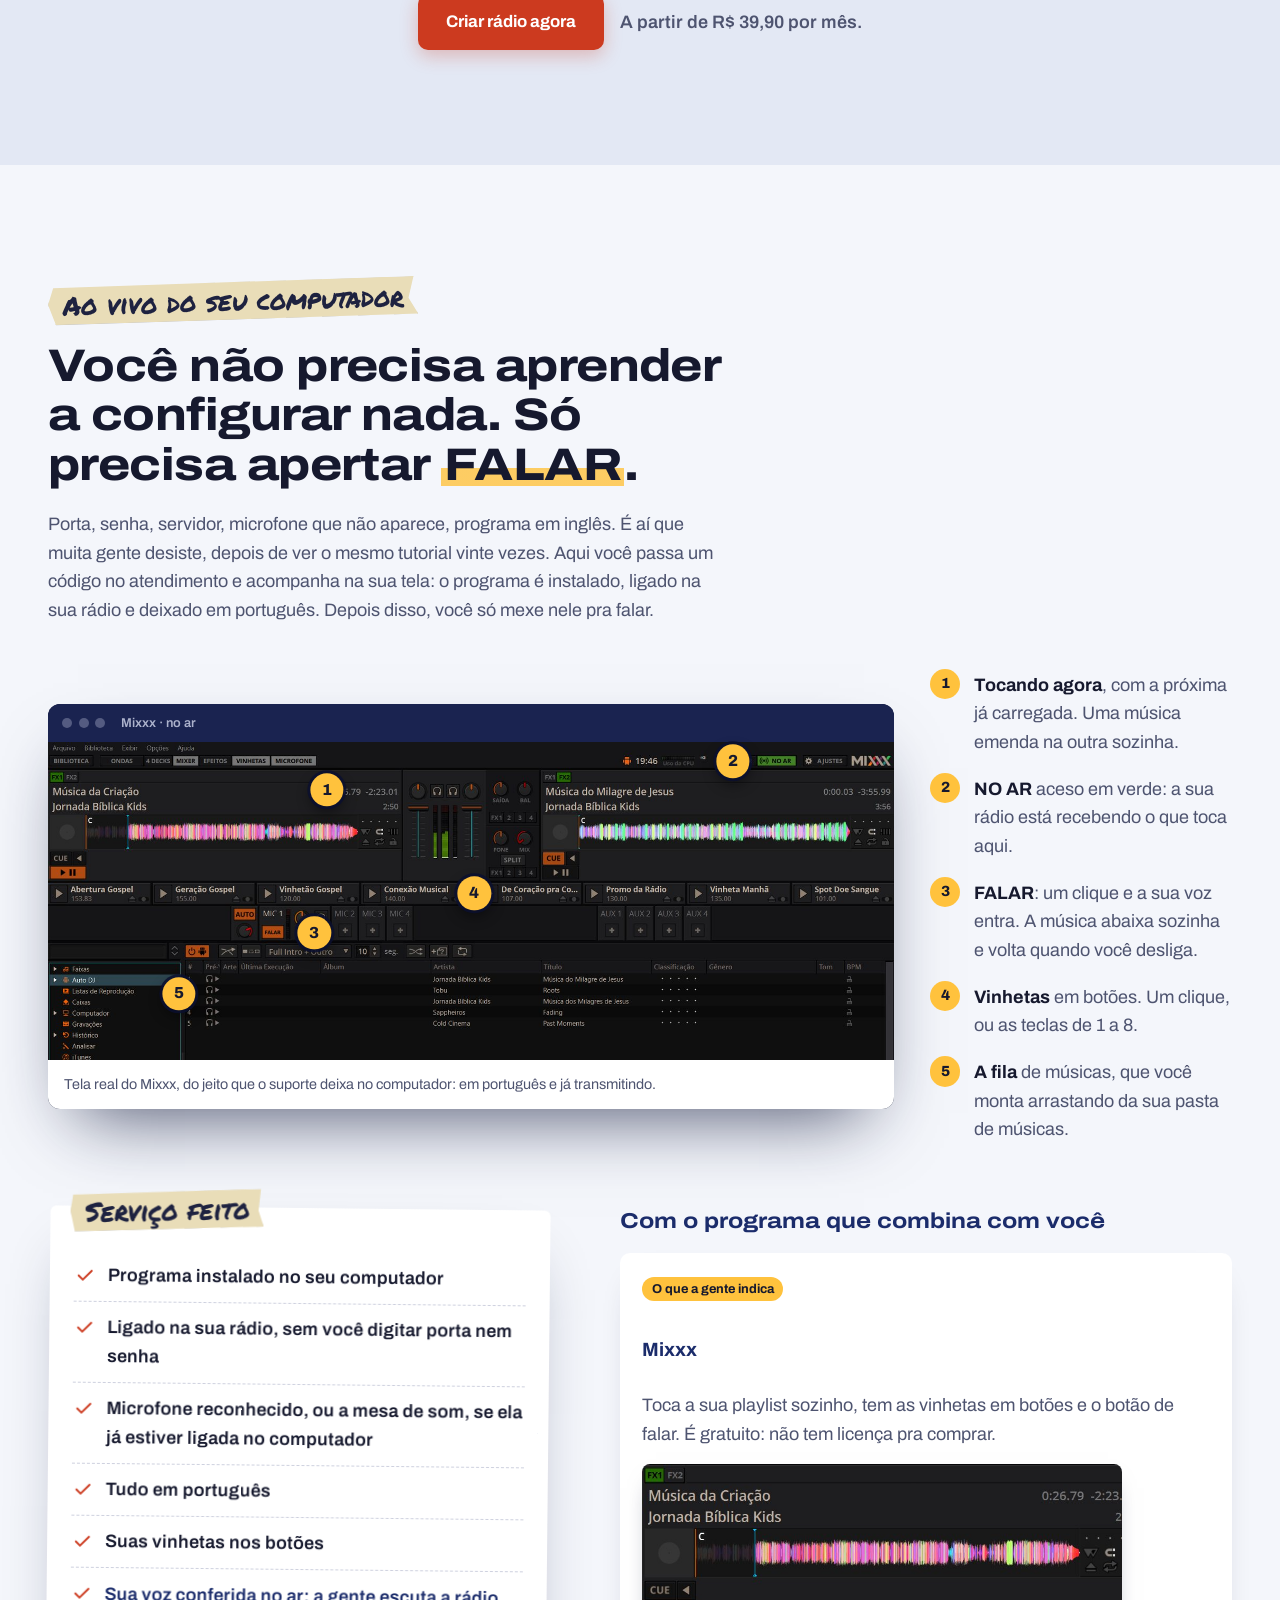
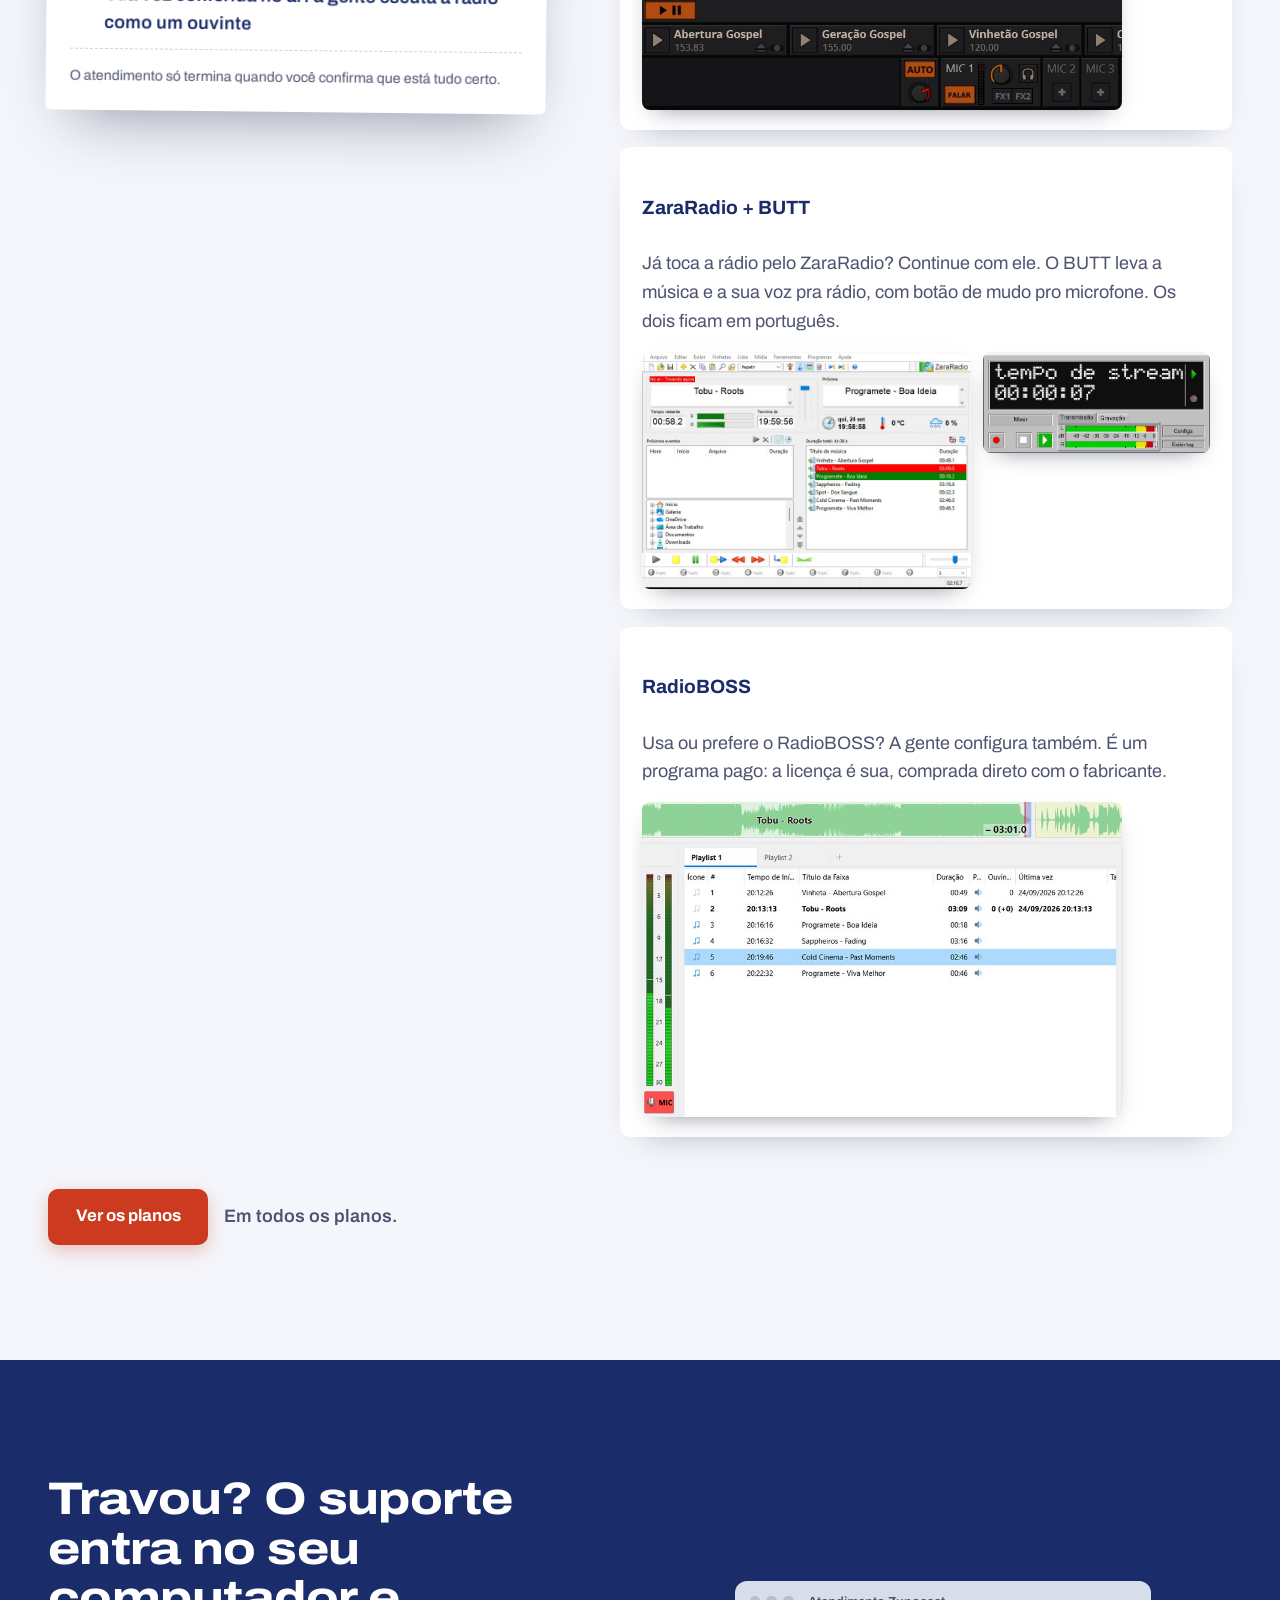
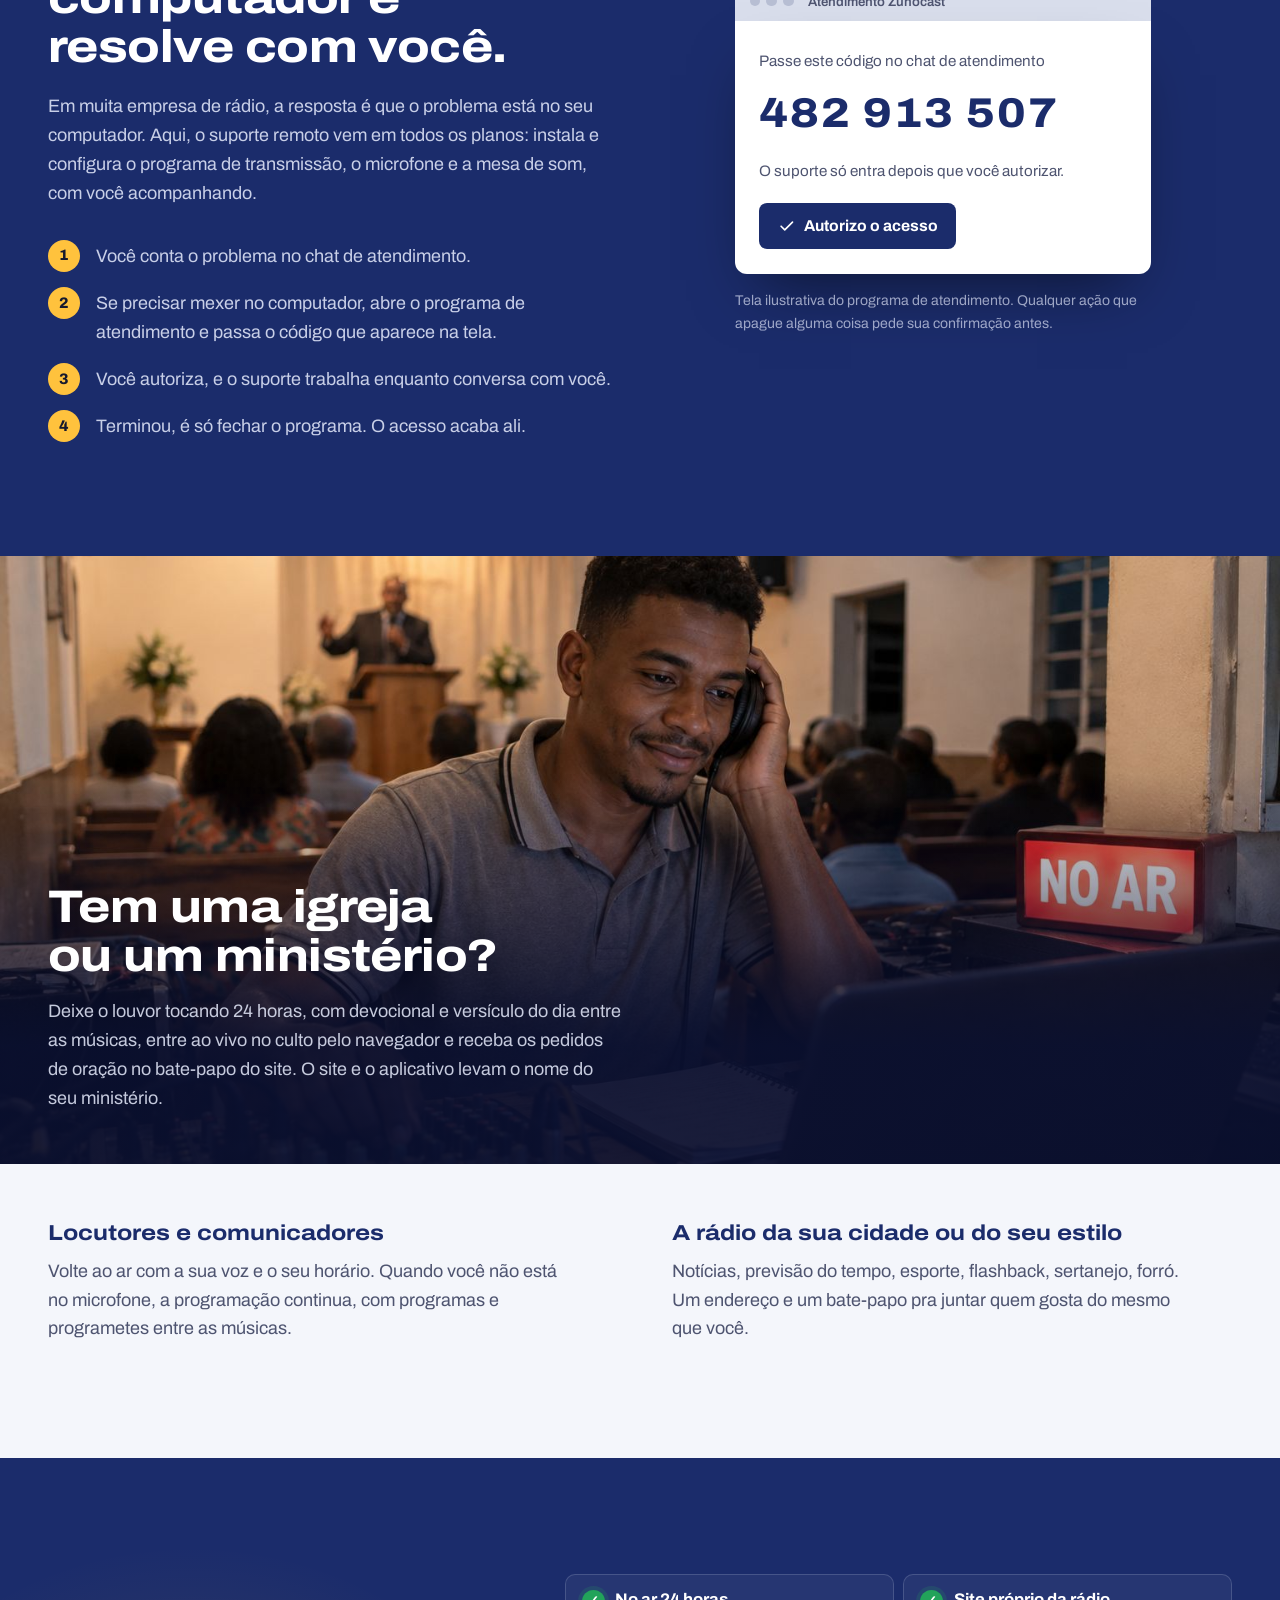
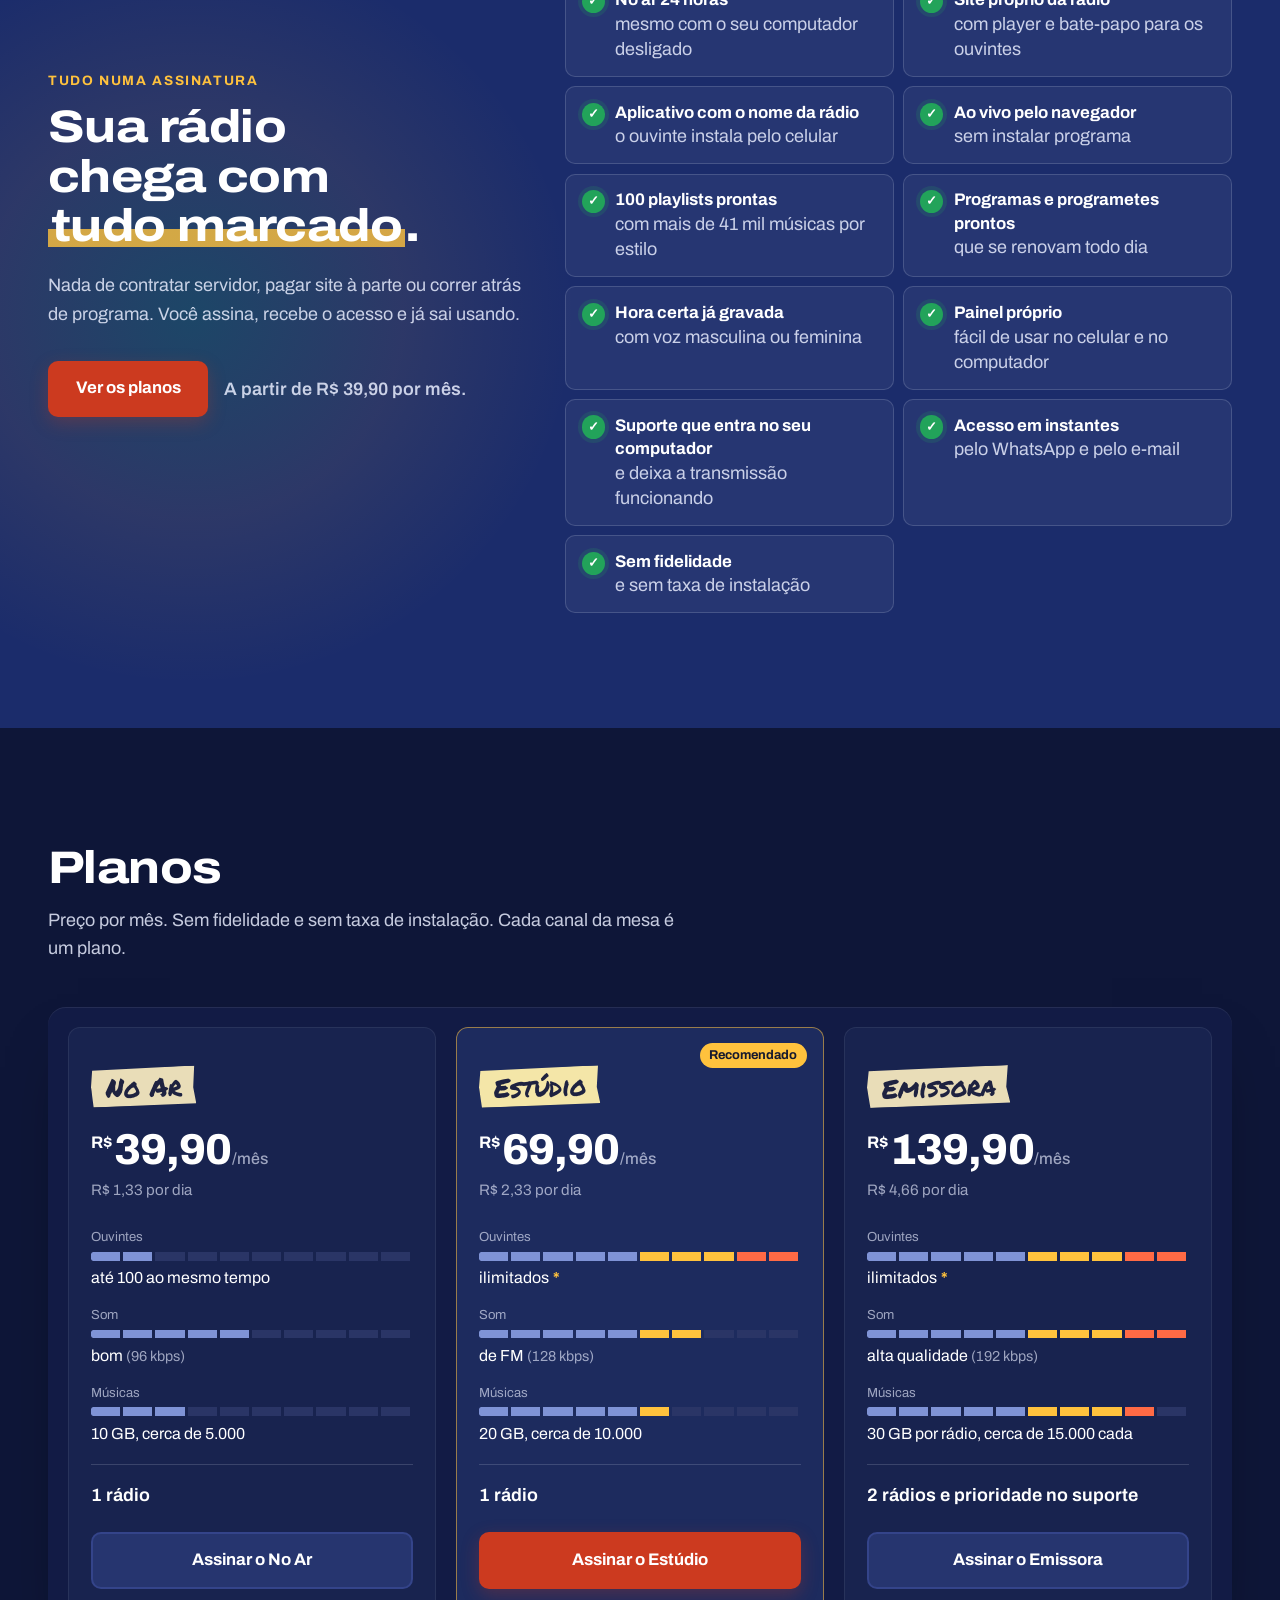
==== commit e35e3038: "Dobra nova: 100 playlists prontas (acervo com mais de 41 mil musicas por estilo), somando com as mus" ====
--- a/index.html
+++ b/index.html
@@ -100,6 +100,7 @@
       <li><svg class="icone"><use href="#i-trava"/></svg>O programa de transmissão não reconhece o microfone nem a mesa de som.</li>
       <li><svg class="icone"><use href="#i-trava"/></svg>Porta, senha e servidor que ninguém explica direito.</li>
       <li><svg class="icone"><use href="#i-trava"/></svg>O computador precisa ficar ligado dia e noite pra rádio não parar.</li>
+      <li><svg class="icone"><use href="#i-trava"/></svg>Rádio sem música não toca: baixar, organizar e enviar milhares de faixas leva semanas.</li>
       <li><svg class="icone"><use href="#i-trava"/></svg>Sem ninguém gravando programa, 24 horas de música viram uma playlist.</li>
       <li><svg class="icone"><use href="#i-trava"/></svg>Todo mês, mandar comprovante do Pix e esperar alguém liberar.</li>
     </ul>
@@ -132,7 +133,8 @@
     <div class="ouvinte__texto">
       <h2 id="ouvinte-titulo">O que vem na sua rádio</h2>
       <dl class="recursos">
-        <div><dt><svg class="icone"><use href="#i-relogio"/></svg>Toca sozinha, 24 horas</dt><dd>Você sobe as músicas e a programação roda no nosso servidor, mesmo com o seu computador desligado.</dd></div>
+        <div><dt><svg class="icone"><use href="#i-relogio"/></svg>Toca sozinha, 24 horas</dt><dd>Você sobe as suas músicas e a programação roda no nosso servidor, mesmo com o seu computador desligado.</dd></div>
+        <div><dt><svg class="icone"><use href="#i-programa"/></svg>100 playlists prontas</dt><dd>Não tem as músicas ou não quer enviar? Já tem 100 playlists prontas no painel, com mais de 41 mil músicas por estilo, pra usar direto na sua rádio. <a href="#musicas-prontas">Veja os estilos</a>.</dd></div>
         <div><dt><svg class="icone"><use href="#i-programa"/></svg>Programas e programetes todo dia</dt><dd>Mais de 140, de devocional a notícias, que chegam sozinhos toda madrugada. Detalhes <a href="#programacao">logo abaixo</a>.</dd></div>
         <div><dt><svg class="icone"><use href="#i-site"/></svg>Site com player e bate-papo</dt><dd>Um endereço pronto, como <span class="endereco">suaradio.zunofm.com</span>, pra divulgar no WhatsApp e nas redes. <a href="#site">Veja um de exemplo</a>.</dd></div>
         <div><dt><svg class="icone"><use href="#i-microfone"/></svg>Ao vivo pelo navegador</dt><dd>Entre no ar com o seu microfone sem instalar programa. Quando você sai, a programação automática continua.</dd></div>
@@ -164,6 +166,40 @@
       <p class="ouvinte__nota">Exemplos de rádio. A sua toca o que você quiser.</p>
     </div>
     <p class="secao__acao"><a class="botao botao--coral" href="#planos">Assinar agora</a><span>Acesso imediato, sem fidelidade.</span></p>
+  </div>
+</section>
+
+<section class="papel" id="musicas-prontas" aria-labelledby="acervo-titulo">
+  <div class="caixa grade">
+    <div class="grade__texto">
+      <h2 id="acervo-titulo">Não tem as músicas? Sua rádio já vem com <mark class="realce">100 playlists prontas</mark>.</h2>
+      <p class="grade__lead">Você pode subir as suas músicas quando quiser. Mas, se não tiver ou não quiser esse trabalho, a gente já deixou no seu painel 100 playlists prontas, com mais de 41 mil músicas separadas por estilo, pra usar direto na sua rádio. Sem baixar, sem enviar, sem passar noites organizando arquivo.</p>
+      <ol class="grade__passos">
+        <li>No painel, abra o Acervo e escolha o estilo: louvor, sertanejo, flashback, forró...</li>
+        <li>Um clique coloca a playlist inteira na sua programação. Ou escolha só as músicas que você quiser.</li>
+        <li>Salve. A rádio toca sozinha, 24 horas, com o seu computador desligado.</li>
+      </ol>
+      <ul class="grade__estilos" aria-label="Alguns estilos do acervo">
+        <li>10 playlists de gospel</li><li>Católica</li><li>Sertanejo e moda de viola</li><li>Forró e piseiro</li>
+        <li>Flashback</li><li>Românticas</li><li>Seresta e arrocha</li><li>MPB</li><li>Samba e pagode</li><li>Gaúchas</li><li>Infantil</li><li>Natal</li>
+      </ul>
+      <p class="grade__nota">Em todos os planos. Uma coisa soma com a outra: dá pra misturar as suas músicas com as prontas na mesma playlist, e as prontas não gastam o espaço do seu plano.</p>
+    </div>
+    <figure class="quadro">
+      <p class="fita quadro__fita">Acervo da sua rádio</p>
+      <ol class="quadro__lista">
+        <li><time>01</time><span>Gospel Louvor e Adoração</span><em>259 músicas</em></li>
+        <li><time>05</time><span>Gospel Mais Tocadas</span><em>205 músicas</em></li>
+        <li><time>11</time><span>Católica</span><em>238 músicas</em></li>
+        <li><time>16</time><span>Flashback 70, 80 e 90</span><em>983 músicas</em></li>
+        <li><time>28</time><span>Sertanejo Sucessos</span><em>622 músicas</em></li>
+        <li><time>35</time><span>Forró das Antigas</span><em>287 músicas</em></li>
+        <li><time>44</time><span>Seresta Clássica</span><em>396 músicas</em></li>
+        <li><time>99</time><span>Bom Dia</span><em>374 músicas</em></li>
+        <li class="quadro__vivo"><time>100</time><span>Boa Noite</span><em>410 músicas</em></li>
+      </ol>
+      <figcaption>Algumas das 100 playlists. Ao todo, mais de 41 mil músicas.</figcaption>
+    </figure>
   </div>
 </section>
 
@@ -471,6 +507,7 @@
       <li><strong>Site próprio da rádio</strong> com player e bate-papo para os ouvintes</li>
       <li><strong>Aplicativo com o nome da rádio</strong> o ouvinte instala pelo celular</li>
       <li><strong>Ao vivo pelo navegador</strong> sem instalar programa</li>
+      <li><strong>100 playlists prontas</strong> com mais de 41 mil músicas por estilo</li>
       <li><strong>Programas e programetes prontos</strong> que se renovam todo dia</li>
       <li><strong>Hora certa já gravada</strong> com voz masculina ou feminina</li>
       <li><strong>Painel próprio</strong> fácil de usar no celular e no computador</li>
@@ -528,6 +565,7 @@
       <h3>Em todos os planos</h3>
       <ul>
         <li><svg class="icone"><use href="#i-relogio"/></svg>Toca 24 horas sozinha</li>
+        <li><svg class="icone"><use href="#i-programa"/></svg>100 playlists prontas, mais de 41 mil músicas</li>
         <li><svg class="icone"><use href="#i-programa"/></svg>Mais de 140 programas e programetes</li>
         <li><svg class="icone"><use href="#i-site"/></svg>Site com player e bate-papo</li>
         <li><svg class="icone"><use href="#i-microfone"/></svg>Ao vivo pelo navegador</li>
@@ -551,6 +589,10 @@
       <details>
         <summary>Qual programa eu uso pra entrar ao vivo pelo computador?</summary>
         <p>O suporte instala e deixa pronto com você. A gente indica o Mixxx, que é gratuito e toca a playlist, as vinhetas e o seu microfone. Se você já toca a rádio pelo ZaraRadio, a gente liga o BUTT junto. Se prefere o RadioBOSS, a gente configura também; ele é pago, e a licença é sua, comprada com o fabricante.</p>
+      </details>
+      <details>
+        <summary>Preciso ter as músicas?</summary>
+        <p>Você pode subir as suas músicas pelo painel quando quiser. Mas, se não tiver ou não quiser, sua rádio já vem com 100 playlists prontas, com mais de 41 mil músicas separadas por estilo (10 de gospel, católica, sertanejo, forró, flashback, românticas, MPB, pagode e muito mais), pra usar direto na rádio. Dá até pra misturar as suas com as prontas na mesma playlist. As músicas prontas não gastam o espaço do seu plano.</p>
       </details>
       <details>
         <summary>Preciso deixar o computador ligado?</summary>
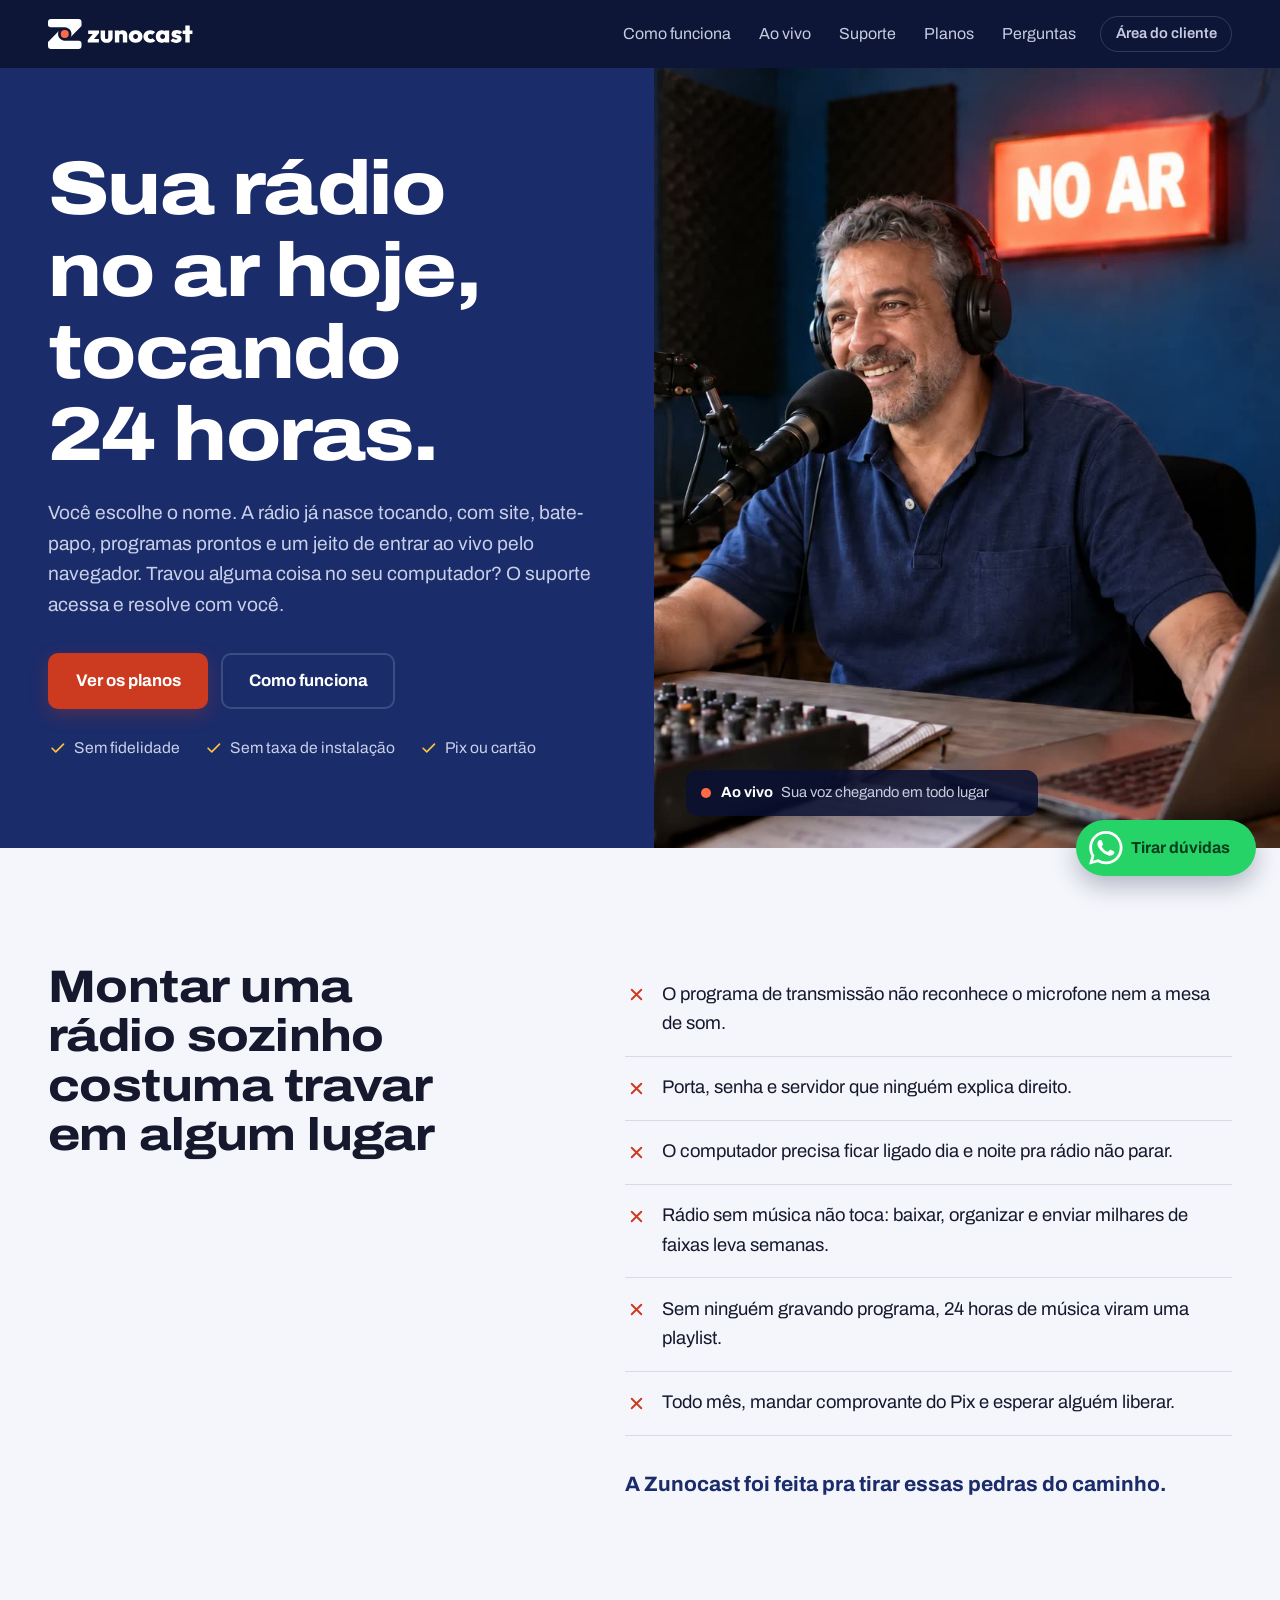
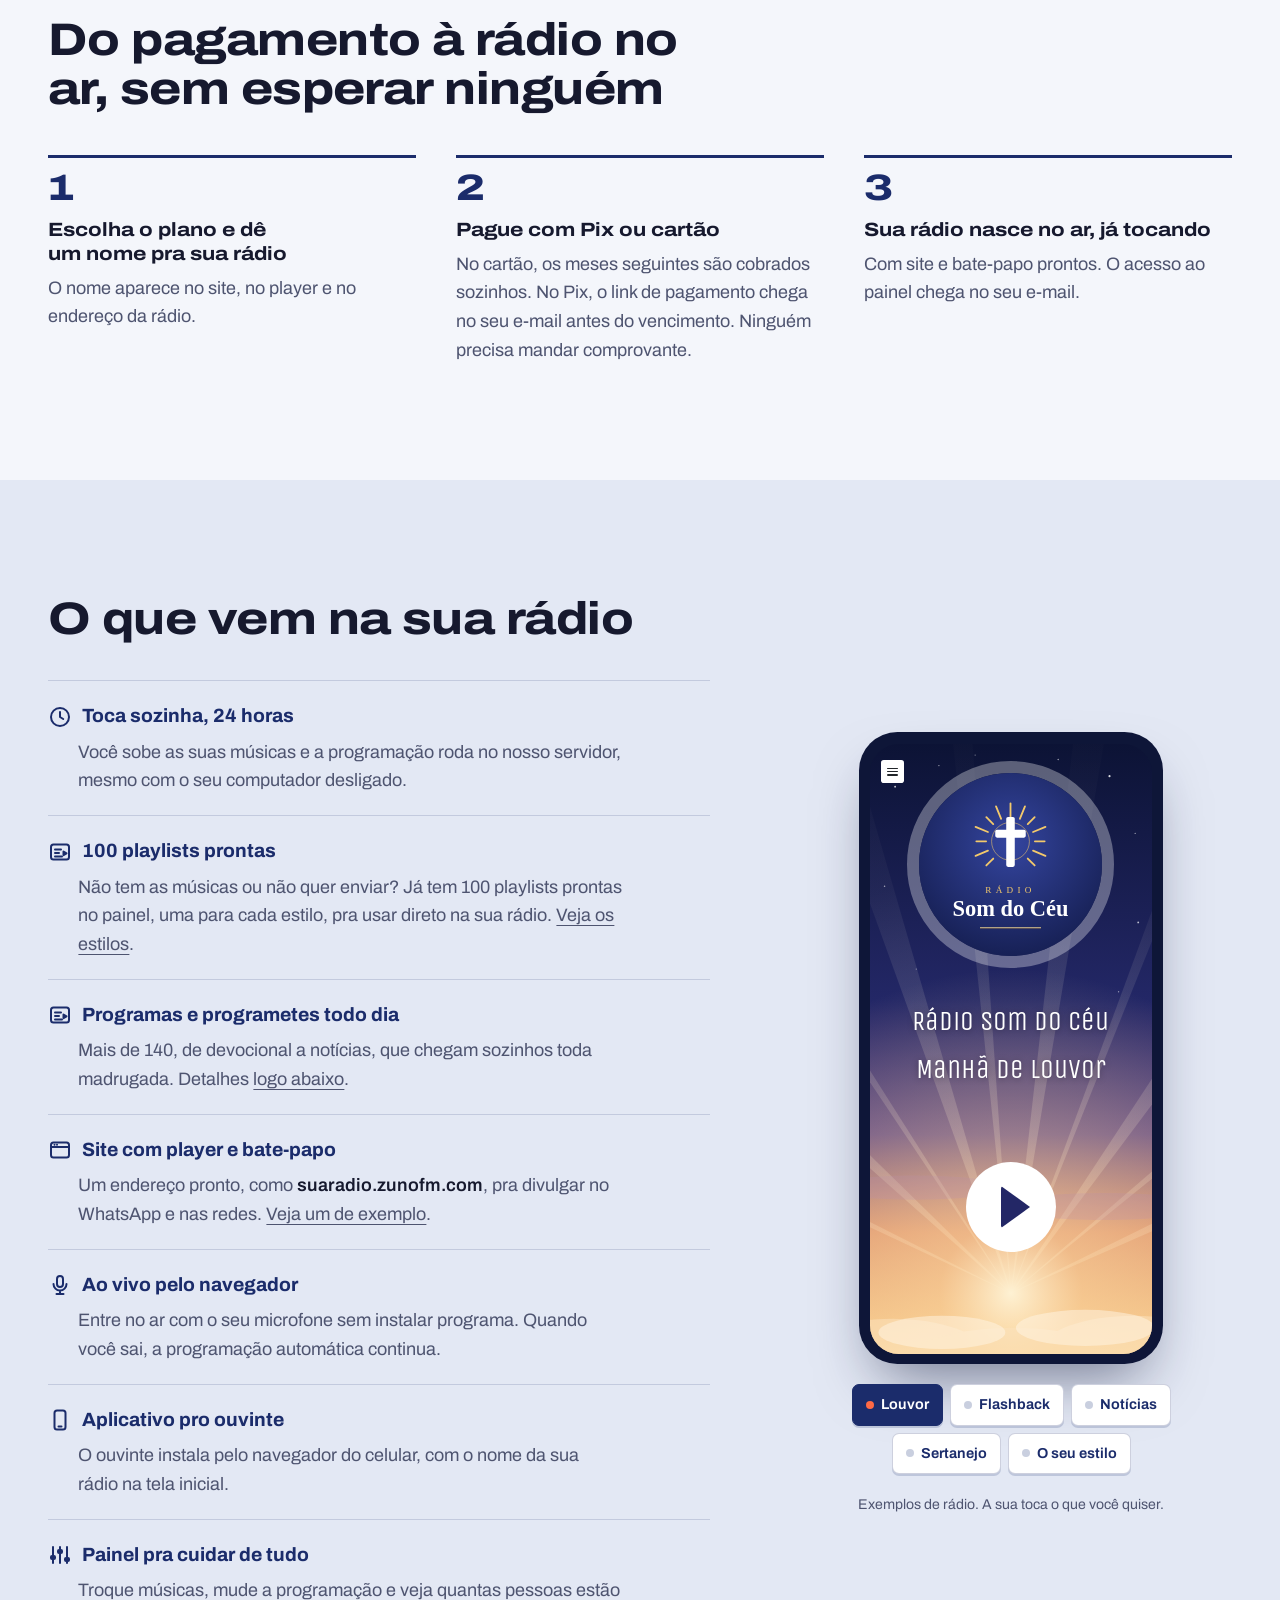
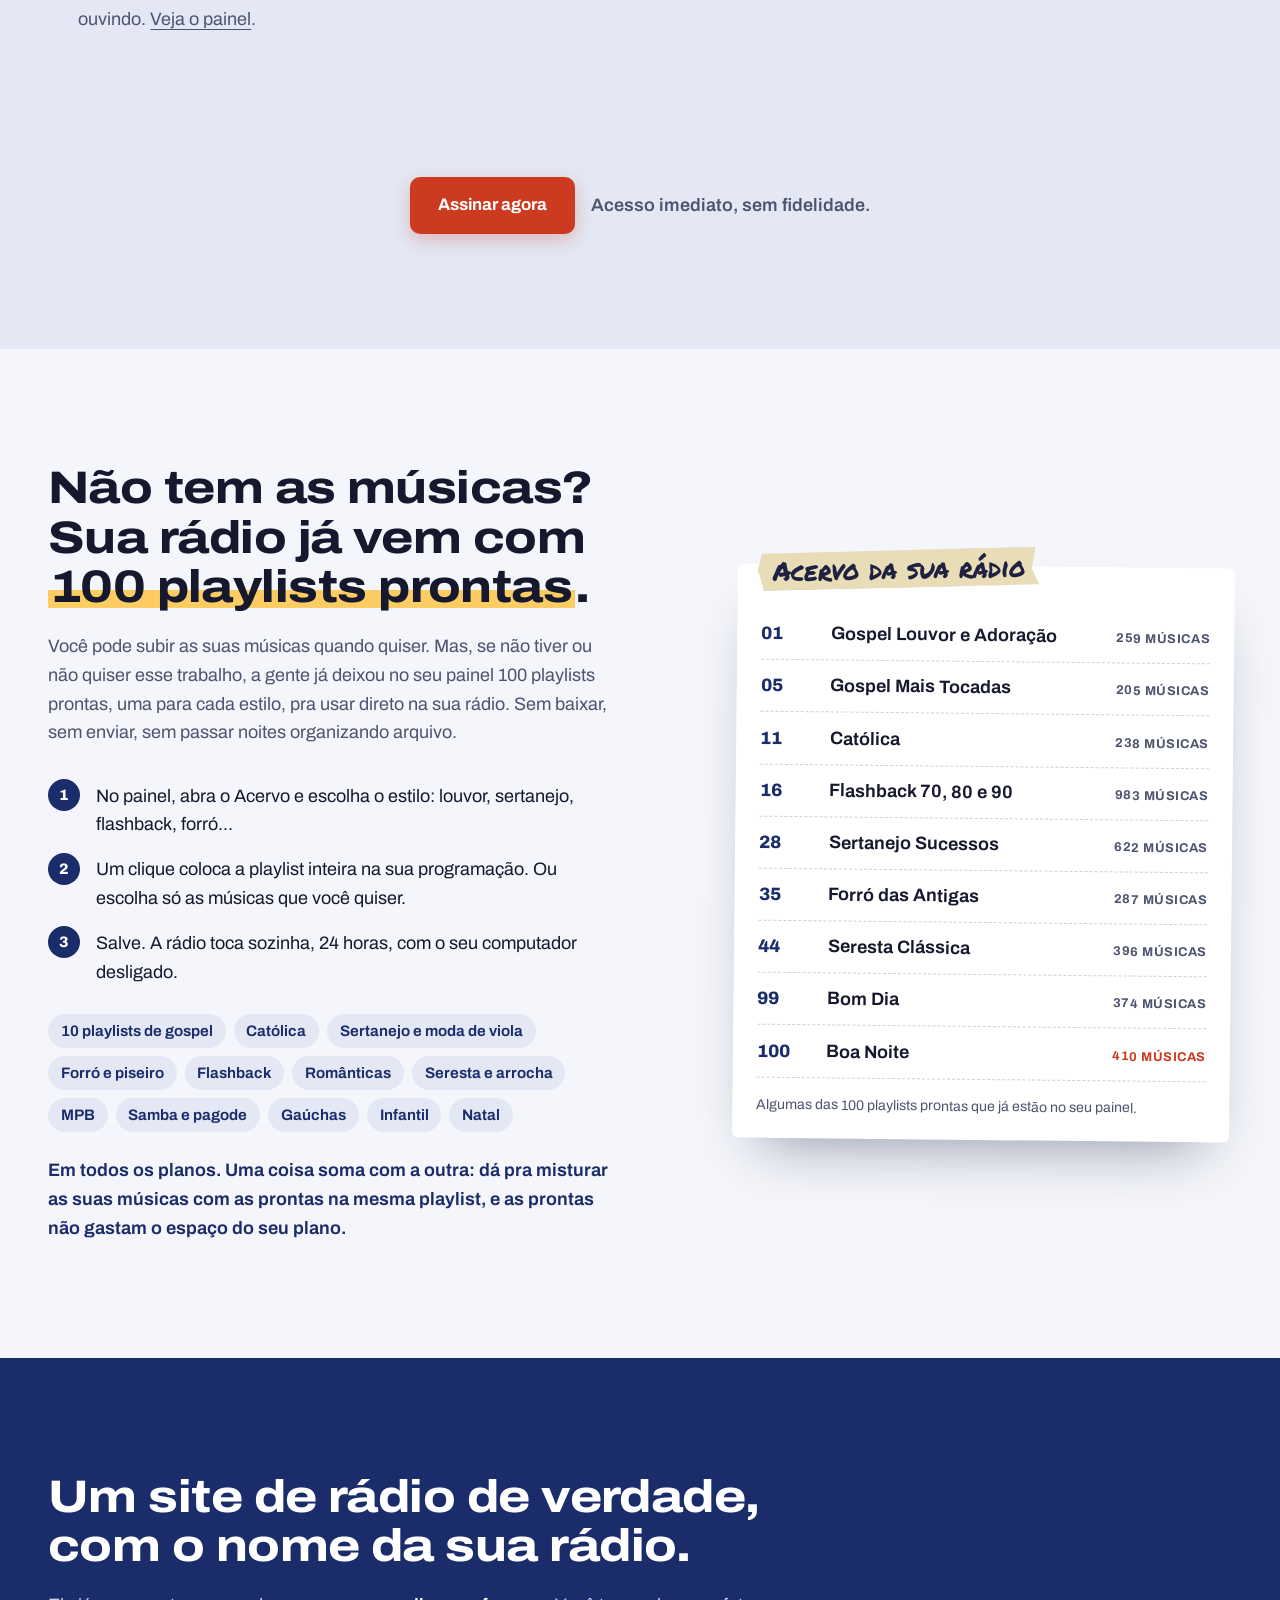
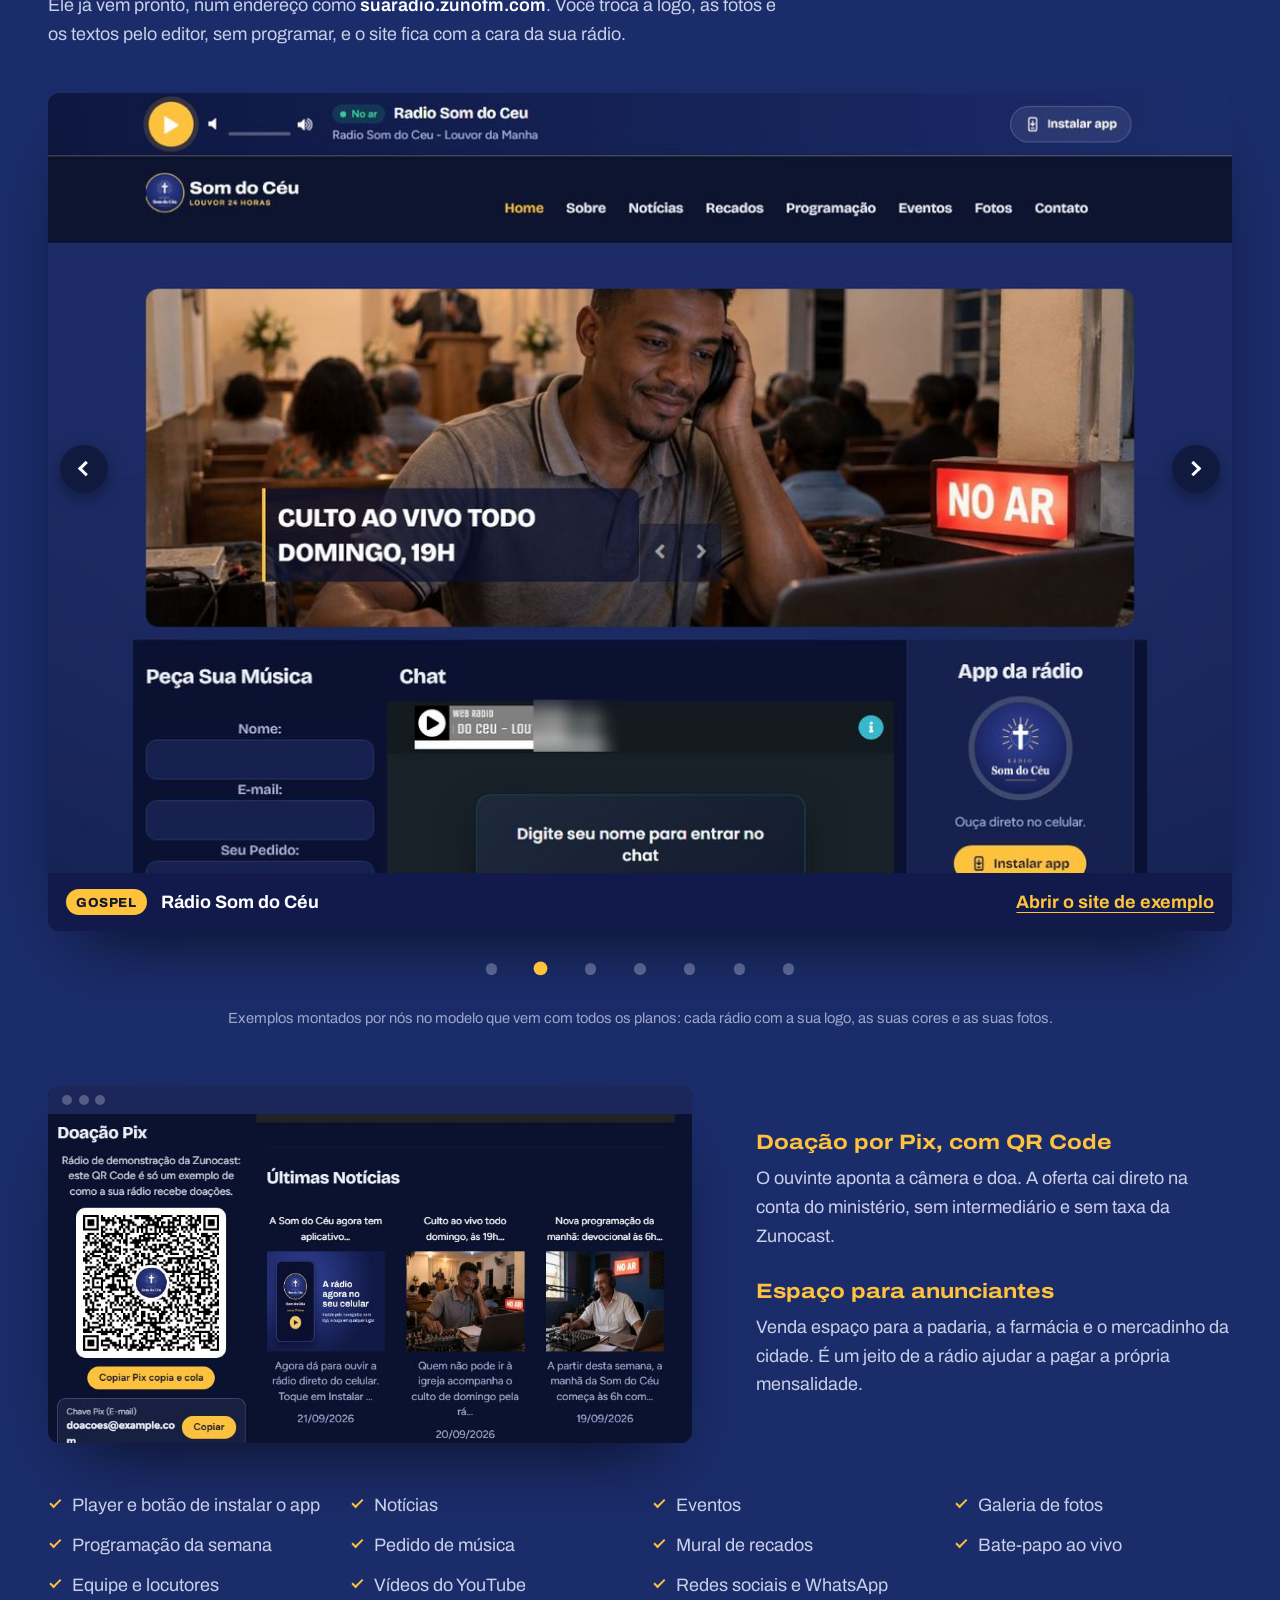
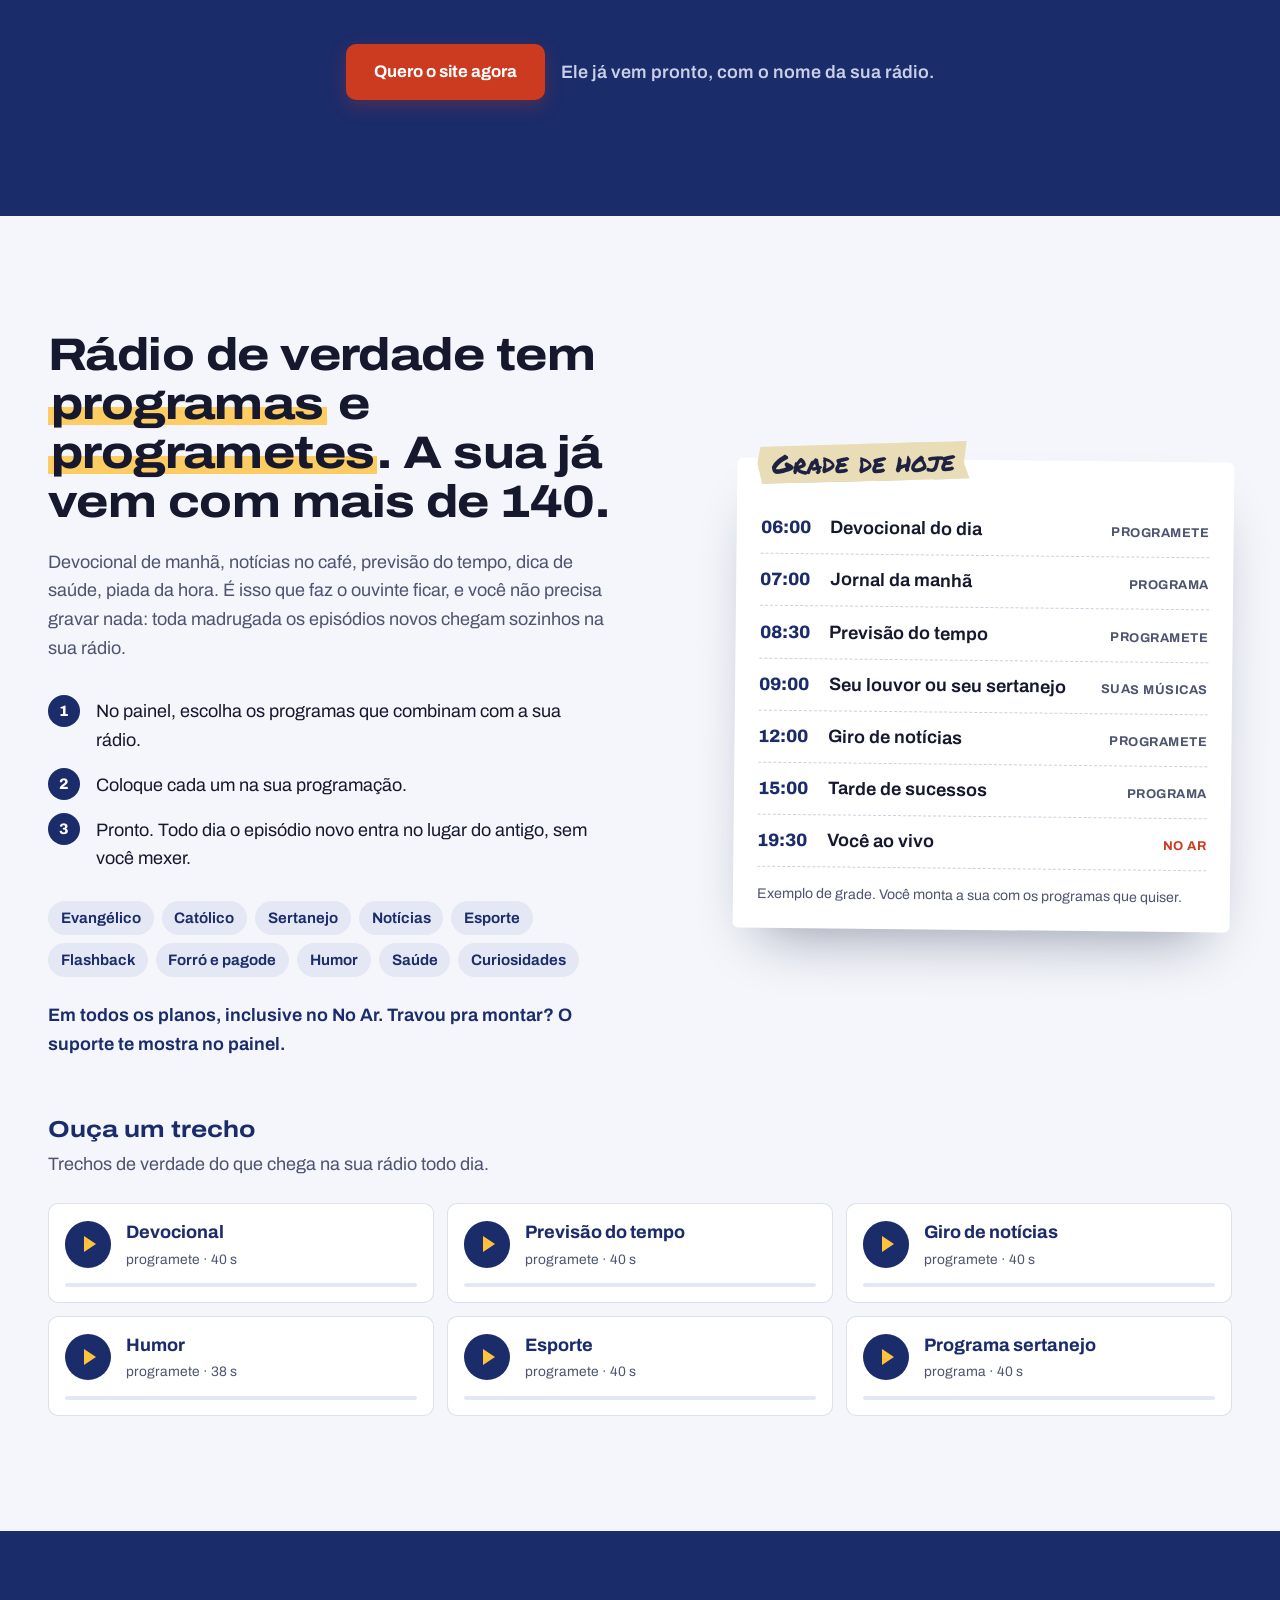
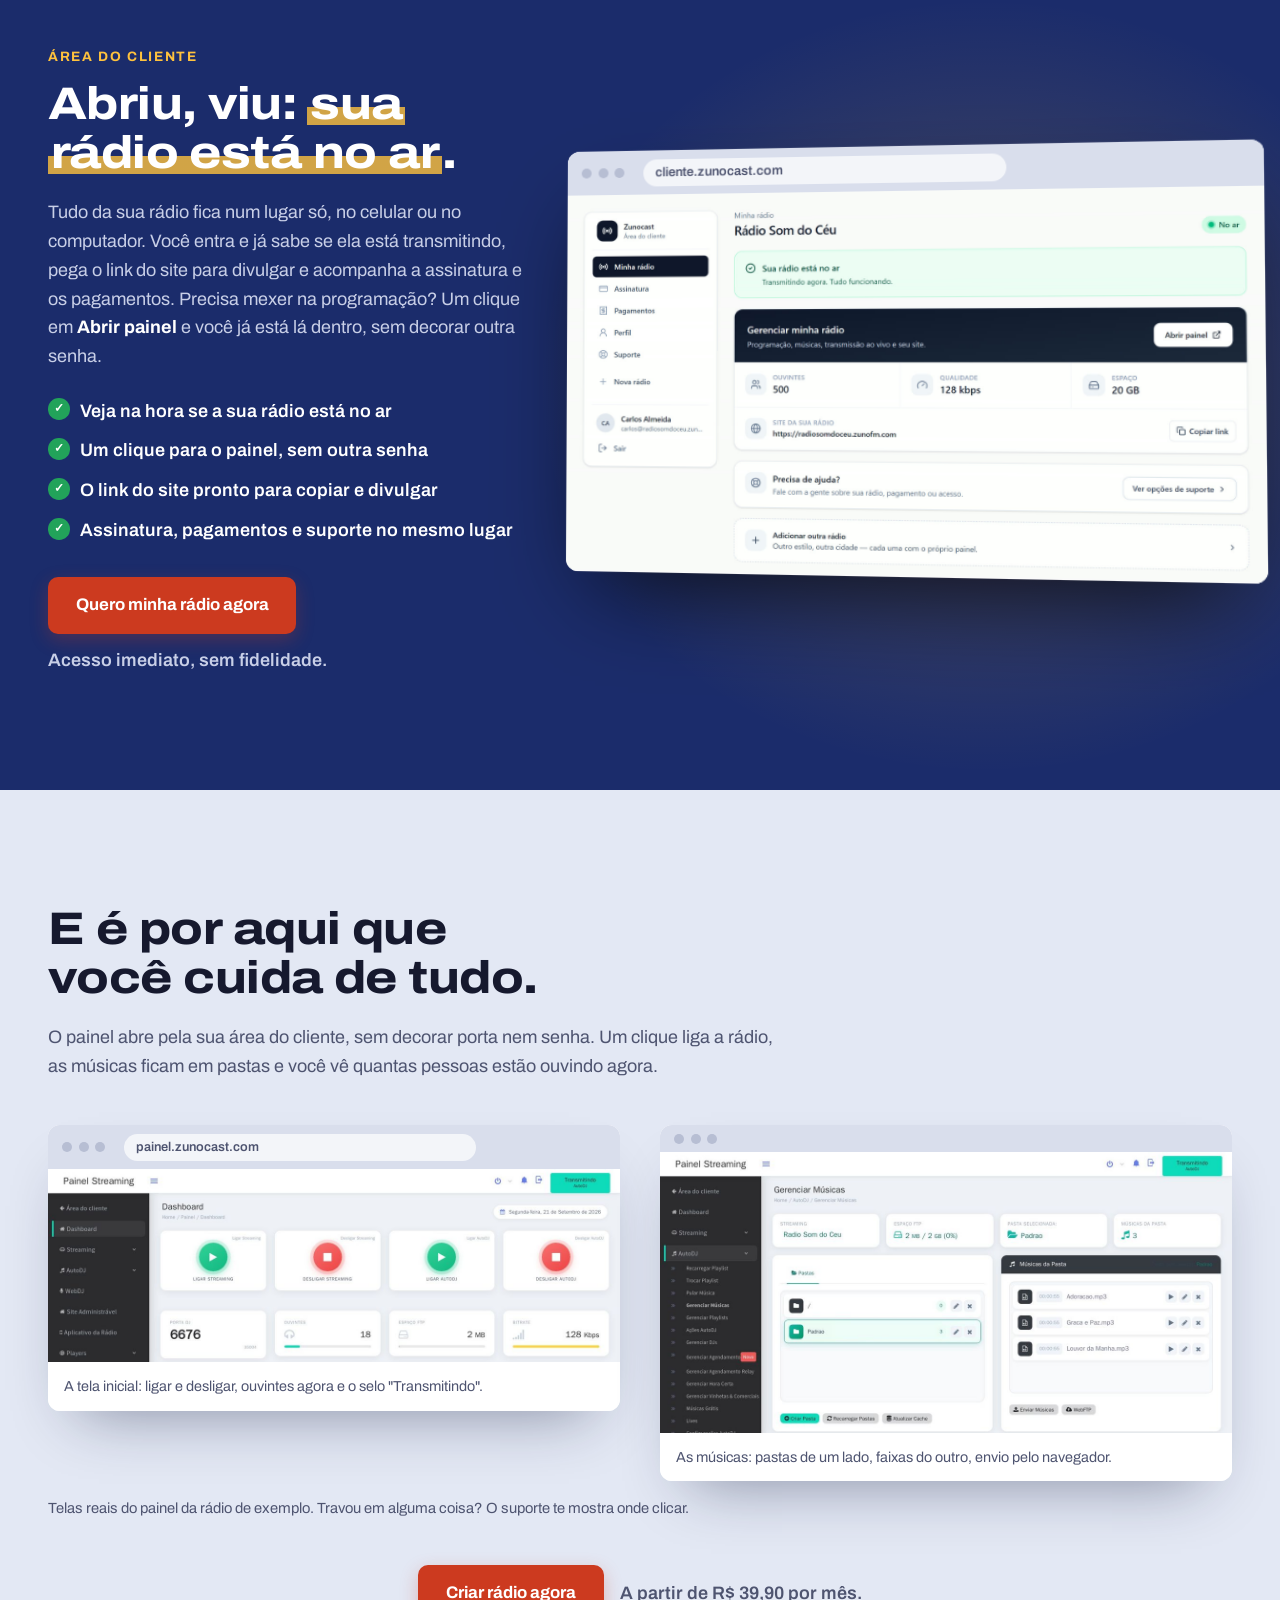
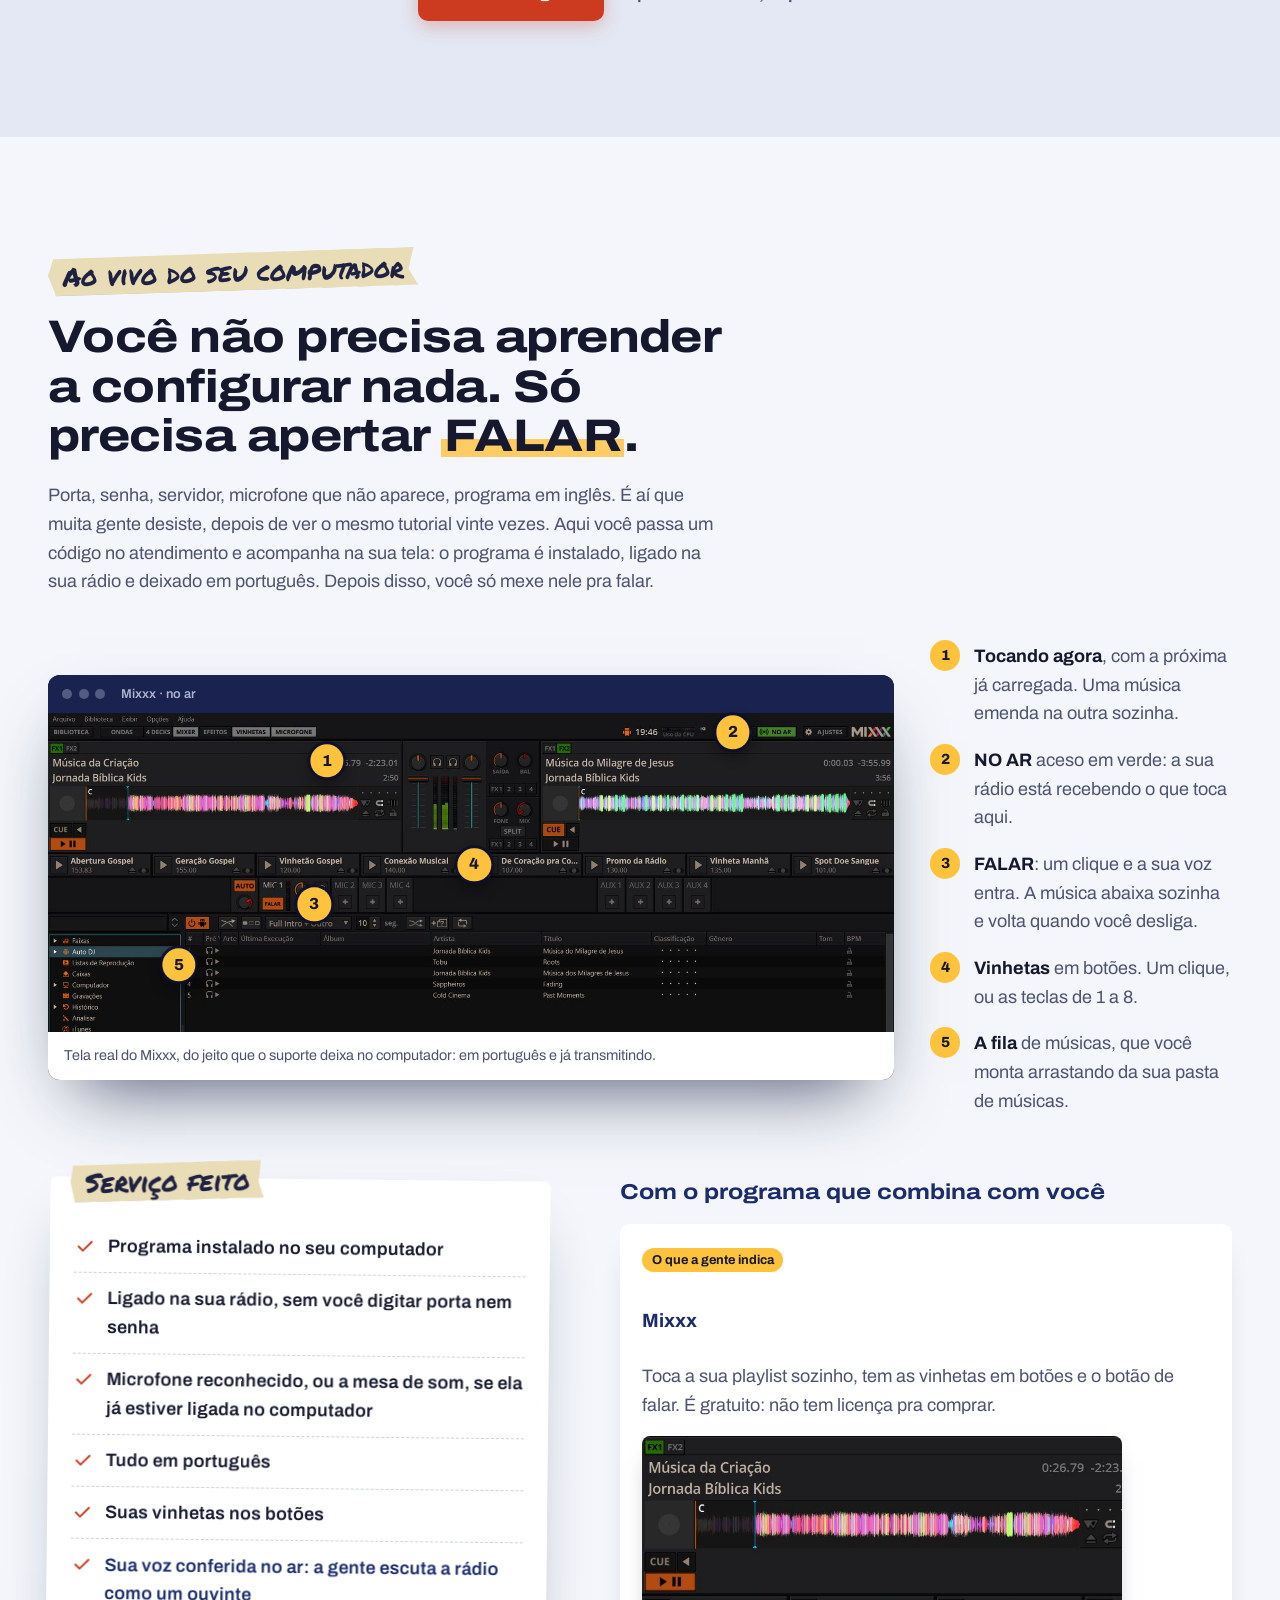
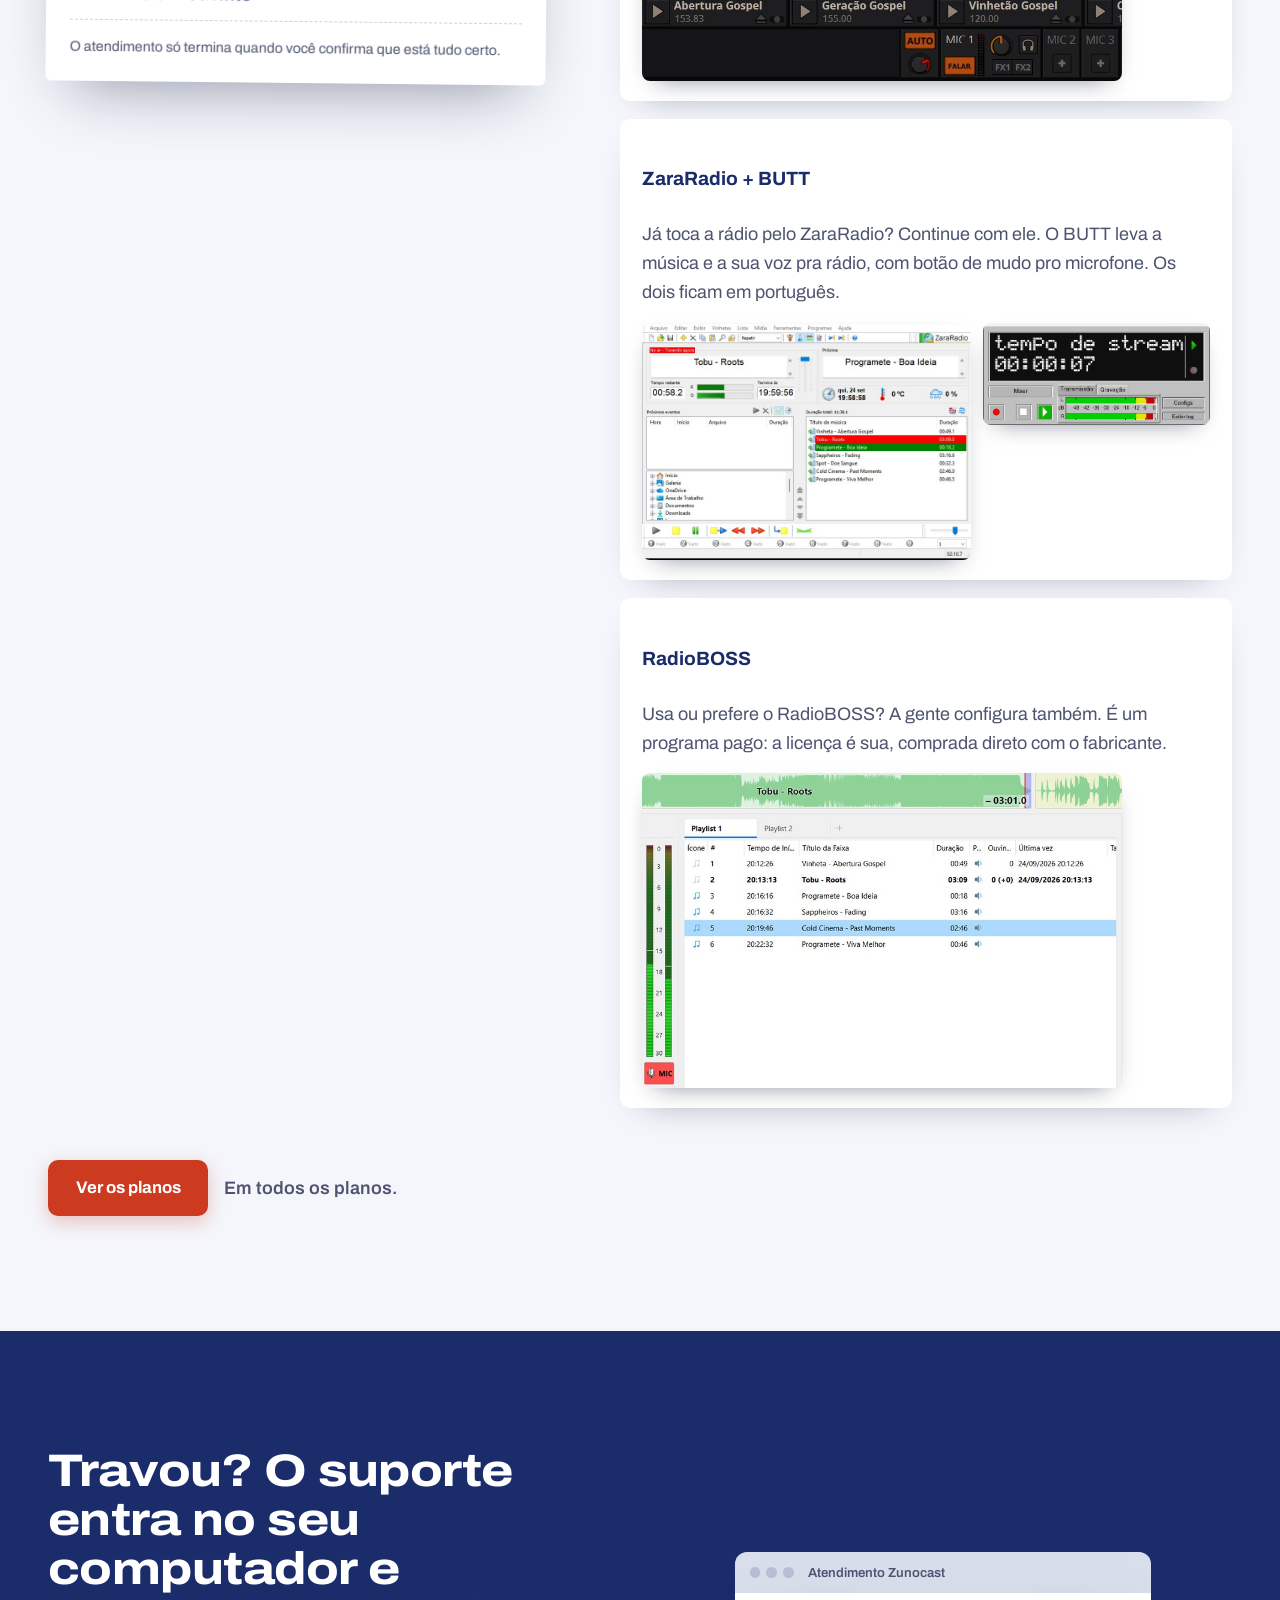
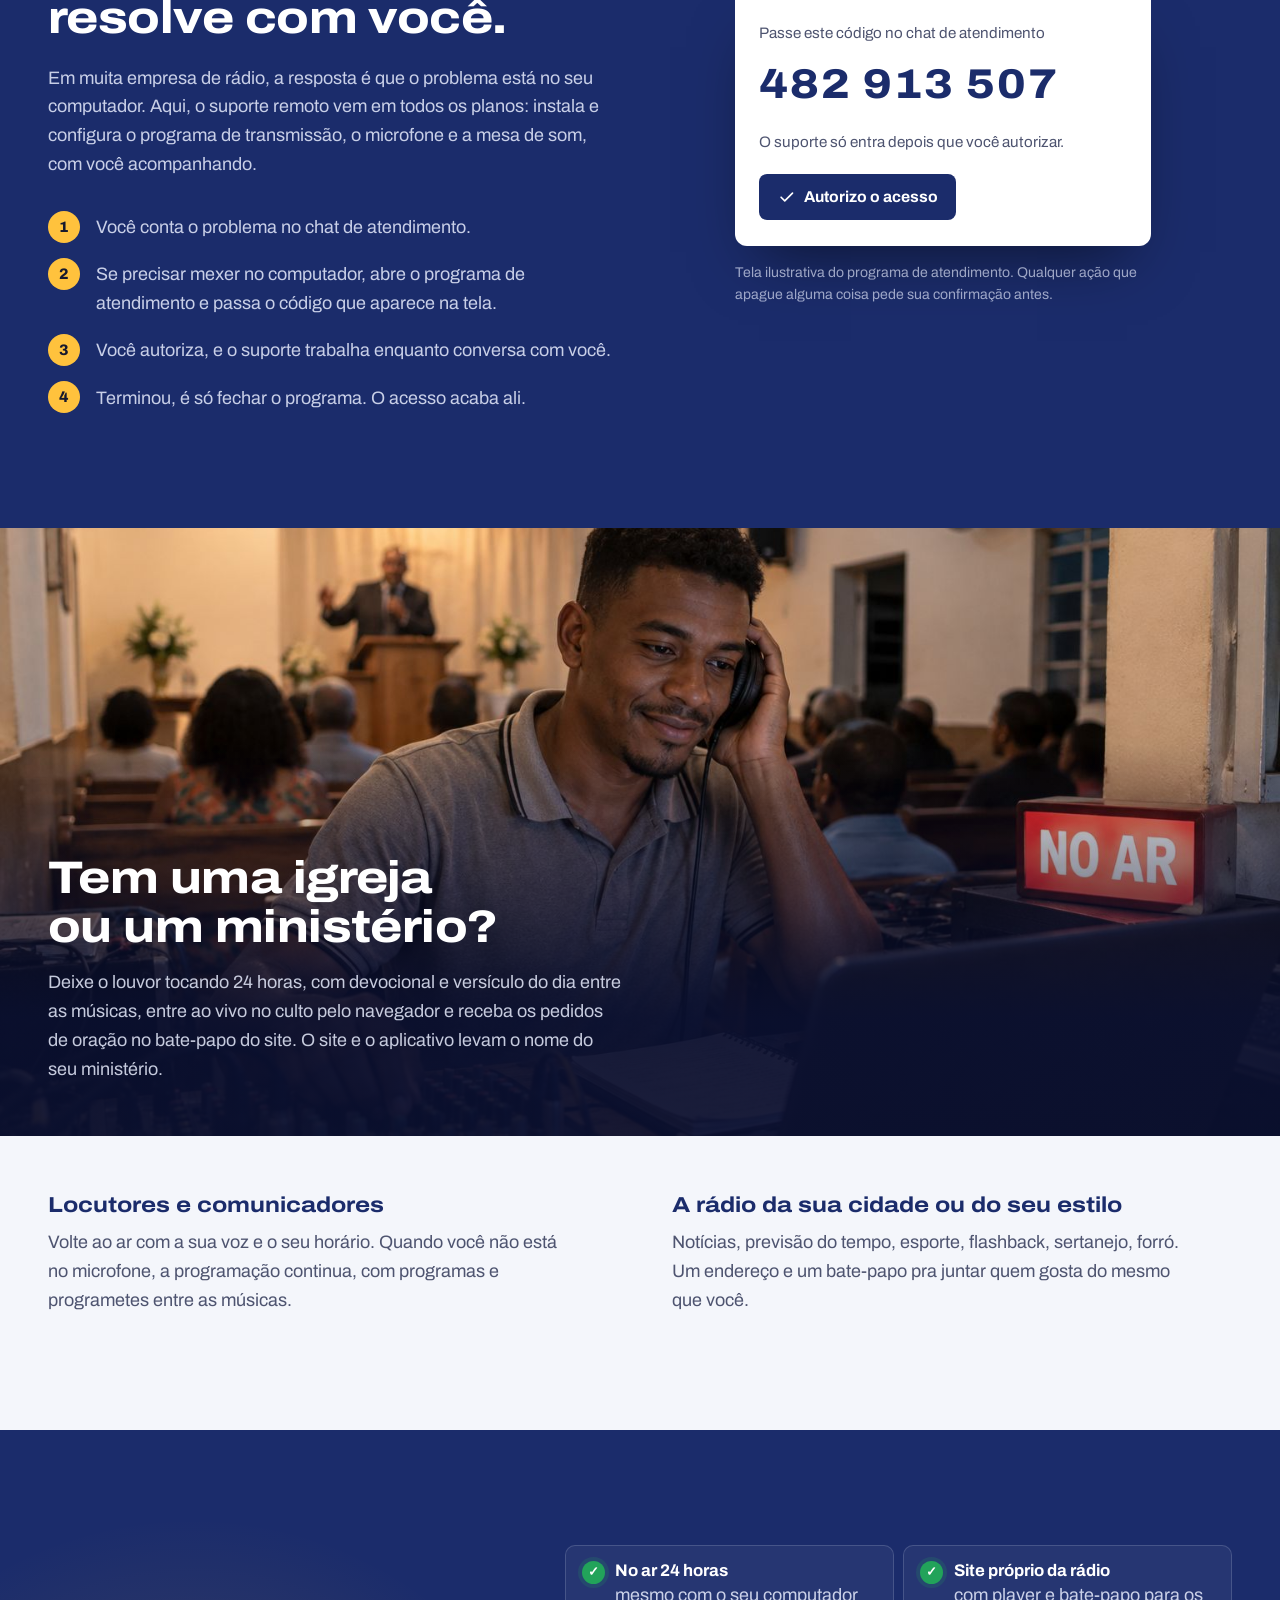
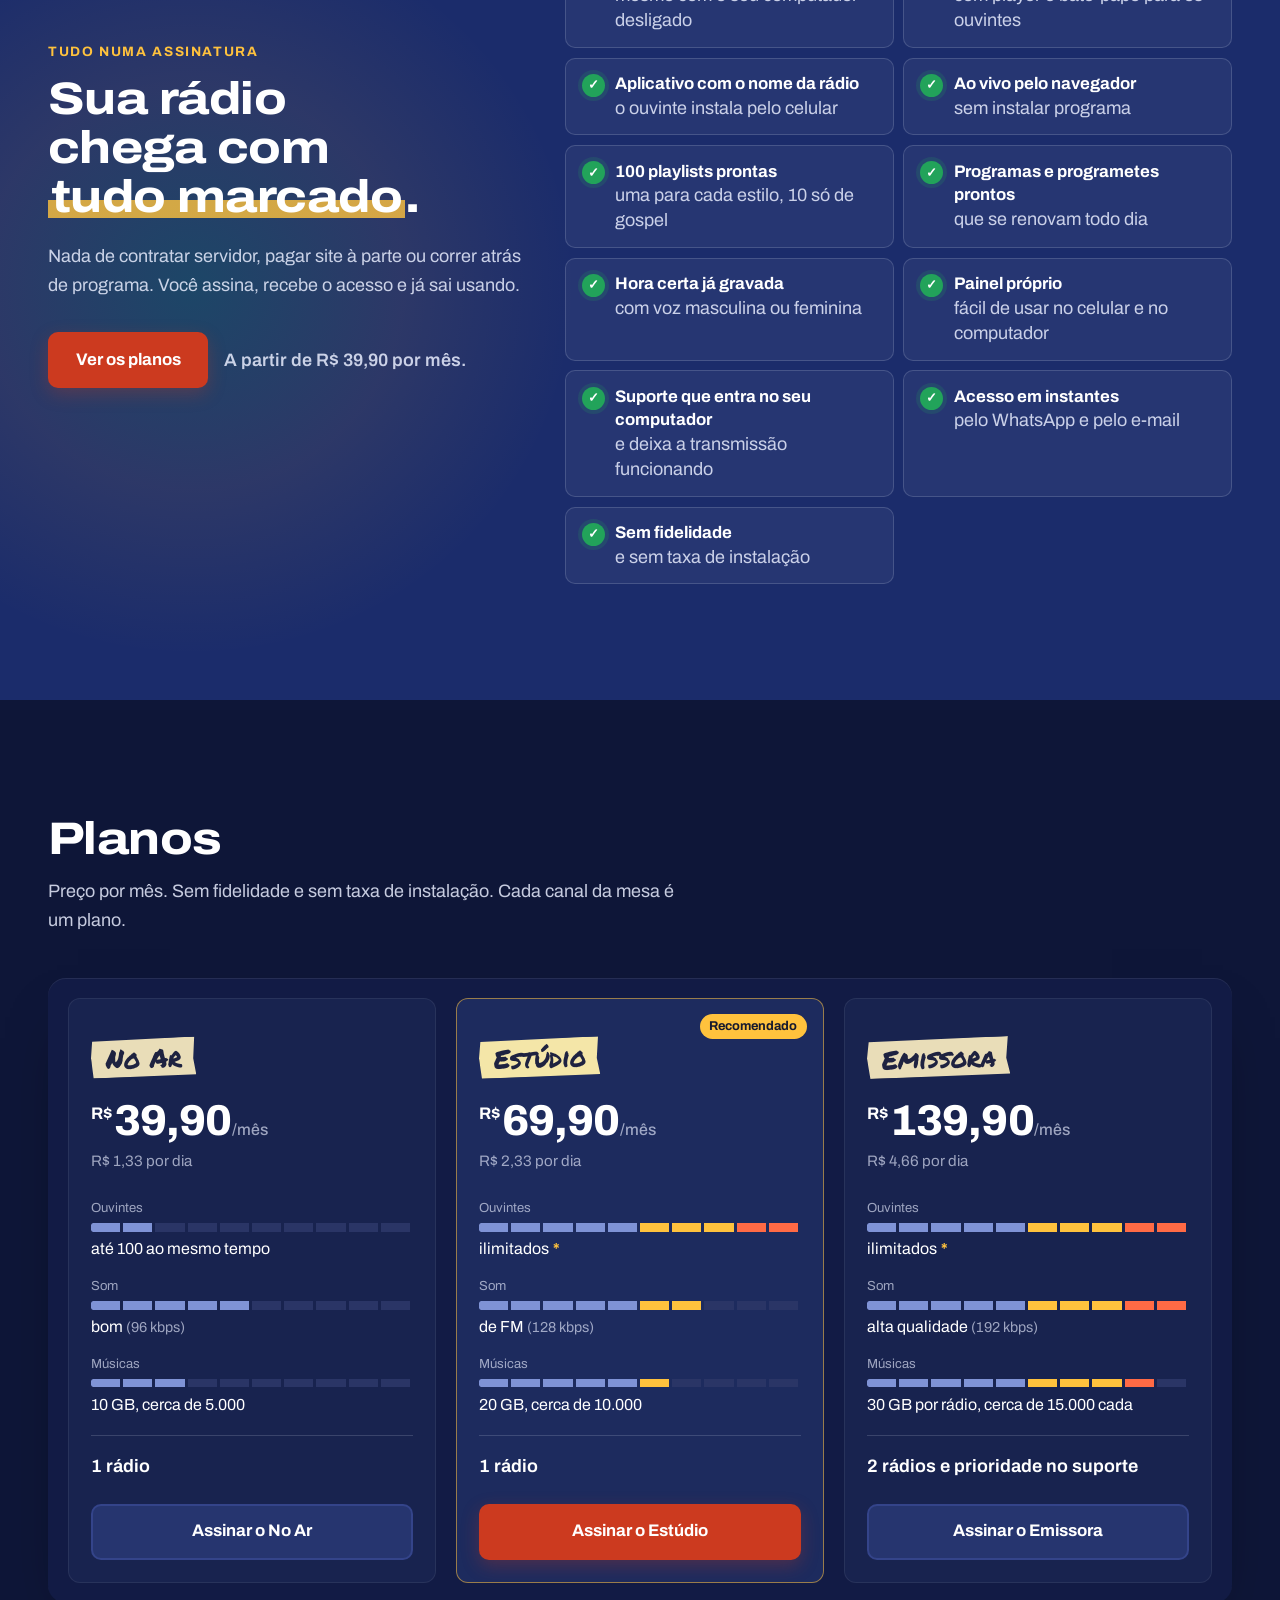
==== commit e1801591: "Acervo no site: so as 100 playlists prontas (uma por estilo), sem citar o total de musicas Co-Author" ====
--- a/index.html
+++ b/index.html
@@ -134,7 +134,7 @@
       <h2 id="ouvinte-titulo">O que vem na sua rádio</h2>
       <dl class="recursos">
         <div><dt><svg class="icone"><use href="#i-relogio"/></svg>Toca sozinha, 24 horas</dt><dd>Você sobe as suas músicas e a programação roda no nosso servidor, mesmo com o seu computador desligado.</dd></div>
-        <div><dt><svg class="icone"><use href="#i-programa"/></svg>100 playlists prontas</dt><dd>Não tem as músicas ou não quer enviar? Já tem 100 playlists prontas no painel, com mais de 41 mil músicas por estilo, pra usar direto na sua rádio. <a href="#musicas-prontas">Veja os estilos</a>.</dd></div>
+        <div><dt><svg class="icone"><use href="#i-programa"/></svg>100 playlists prontas</dt><dd>Não tem as músicas ou não quer enviar? Já tem 100 playlists prontas no painel, uma para cada estilo, pra usar direto na sua rádio. <a href="#musicas-prontas">Veja os estilos</a>.</dd></div>
         <div><dt><svg class="icone"><use href="#i-programa"/></svg>Programas e programetes todo dia</dt><dd>Mais de 140, de devocional a notícias, que chegam sozinhos toda madrugada. Detalhes <a href="#programacao">logo abaixo</a>.</dd></div>
         <div><dt><svg class="icone"><use href="#i-site"/></svg>Site com player e bate-papo</dt><dd>Um endereço pronto, como <span class="endereco">suaradio.zunofm.com</span>, pra divulgar no WhatsApp e nas redes. <a href="#site">Veja um de exemplo</a>.</dd></div>
         <div><dt><svg class="icone"><use href="#i-microfone"/></svg>Ao vivo pelo navegador</dt><dd>Entre no ar com o seu microfone sem instalar programa. Quando você sai, a programação automática continua.</dd></div>
@@ -173,7 +173,7 @@
   <div class="caixa grade">
     <div class="grade__texto">
       <h2 id="acervo-titulo">Não tem as músicas? Sua rádio já vem com <mark class="realce">100 playlists prontas</mark>.</h2>
-      <p class="grade__lead">Você pode subir as suas músicas quando quiser. Mas, se não tiver ou não quiser esse trabalho, a gente já deixou no seu painel 100 playlists prontas, com mais de 41 mil músicas separadas por estilo, pra usar direto na sua rádio. Sem baixar, sem enviar, sem passar noites organizando arquivo.</p>
+      <p class="grade__lead">Você pode subir as suas músicas quando quiser. Mas, se não tiver ou não quiser esse trabalho, a gente já deixou no seu painel 100 playlists prontas, uma para cada estilo, pra usar direto na sua rádio. Sem baixar, sem enviar, sem passar noites organizando arquivo.</p>
       <ol class="grade__passos">
         <li>No painel, abra o Acervo e escolha o estilo: louvor, sertanejo, flashback, forró...</li>
         <li>Um clique coloca a playlist inteira na sua programação. Ou escolha só as músicas que você quiser.</li>
@@ -198,7 +198,7 @@
         <li><time>99</time><span>Bom Dia</span><em>374 músicas</em></li>
         <li class="quadro__vivo"><time>100</time><span>Boa Noite</span><em>410 músicas</em></li>
       </ol>
-      <figcaption>Algumas das 100 playlists. Ao todo, mais de 41 mil músicas.</figcaption>
+      <figcaption>Algumas das 100 playlists prontas que já estão no seu painel.</figcaption>
     </figure>
   </div>
 </section>
@@ -507,7 +507,7 @@
       <li><strong>Site próprio da rádio</strong> com player e bate-papo para os ouvintes</li>
       <li><strong>Aplicativo com o nome da rádio</strong> o ouvinte instala pelo celular</li>
       <li><strong>Ao vivo pelo navegador</strong> sem instalar programa</li>
-      <li><strong>100 playlists prontas</strong> com mais de 41 mil músicas por estilo</li>
+      <li><strong>100 playlists prontas</strong> uma para cada estilo, 10 só de gospel</li>
       <li><strong>Programas e programetes prontos</strong> que se renovam todo dia</li>
       <li><strong>Hora certa já gravada</strong> com voz masculina ou feminina</li>
       <li><strong>Painel próprio</strong> fácil de usar no celular e no computador</li>
@@ -565,7 +565,7 @@
       <h3>Em todos os planos</h3>
       <ul>
         <li><svg class="icone"><use href="#i-relogio"/></svg>Toca 24 horas sozinha</li>
-        <li><svg class="icone"><use href="#i-programa"/></svg>100 playlists prontas, mais de 41 mil músicas</li>
+        <li><svg class="icone"><use href="#i-programa"/></svg>100 playlists prontas, uma por estilo</li>
         <li><svg class="icone"><use href="#i-programa"/></svg>Mais de 140 programas e programetes</li>
         <li><svg class="icone"><use href="#i-site"/></svg>Site com player e bate-papo</li>
         <li><svg class="icone"><use href="#i-microfone"/></svg>Ao vivo pelo navegador</li>
@@ -592,7 +592,7 @@
       </details>
       <details>
         <summary>Preciso ter as músicas?</summary>
-        <p>Você pode subir as suas músicas pelo painel quando quiser. Mas, se não tiver ou não quiser, sua rádio já vem com 100 playlists prontas, com mais de 41 mil músicas separadas por estilo (10 de gospel, católica, sertanejo, forró, flashback, românticas, MPB, pagode e muito mais), pra usar direto na rádio. Dá até pra misturar as suas com as prontas na mesma playlist. As músicas prontas não gastam o espaço do seu plano.</p>
+        <p>Você pode subir as suas músicas pelo painel quando quiser. Mas, se não tiver ou não quiser, sua rádio já vem com 100 playlists prontas, uma para cada estilo (10 de gospel, católica, sertanejo, forró, flashback, românticas, MPB, pagode e muito mais), pra usar direto na rádio. Dá até pra misturar as suas com as prontas na mesma playlist. As músicas prontas não gastam o espaço do seu plano.</p>
       </details>
       <details>
         <summary>Preciso deixar o computador ligado?</summary>
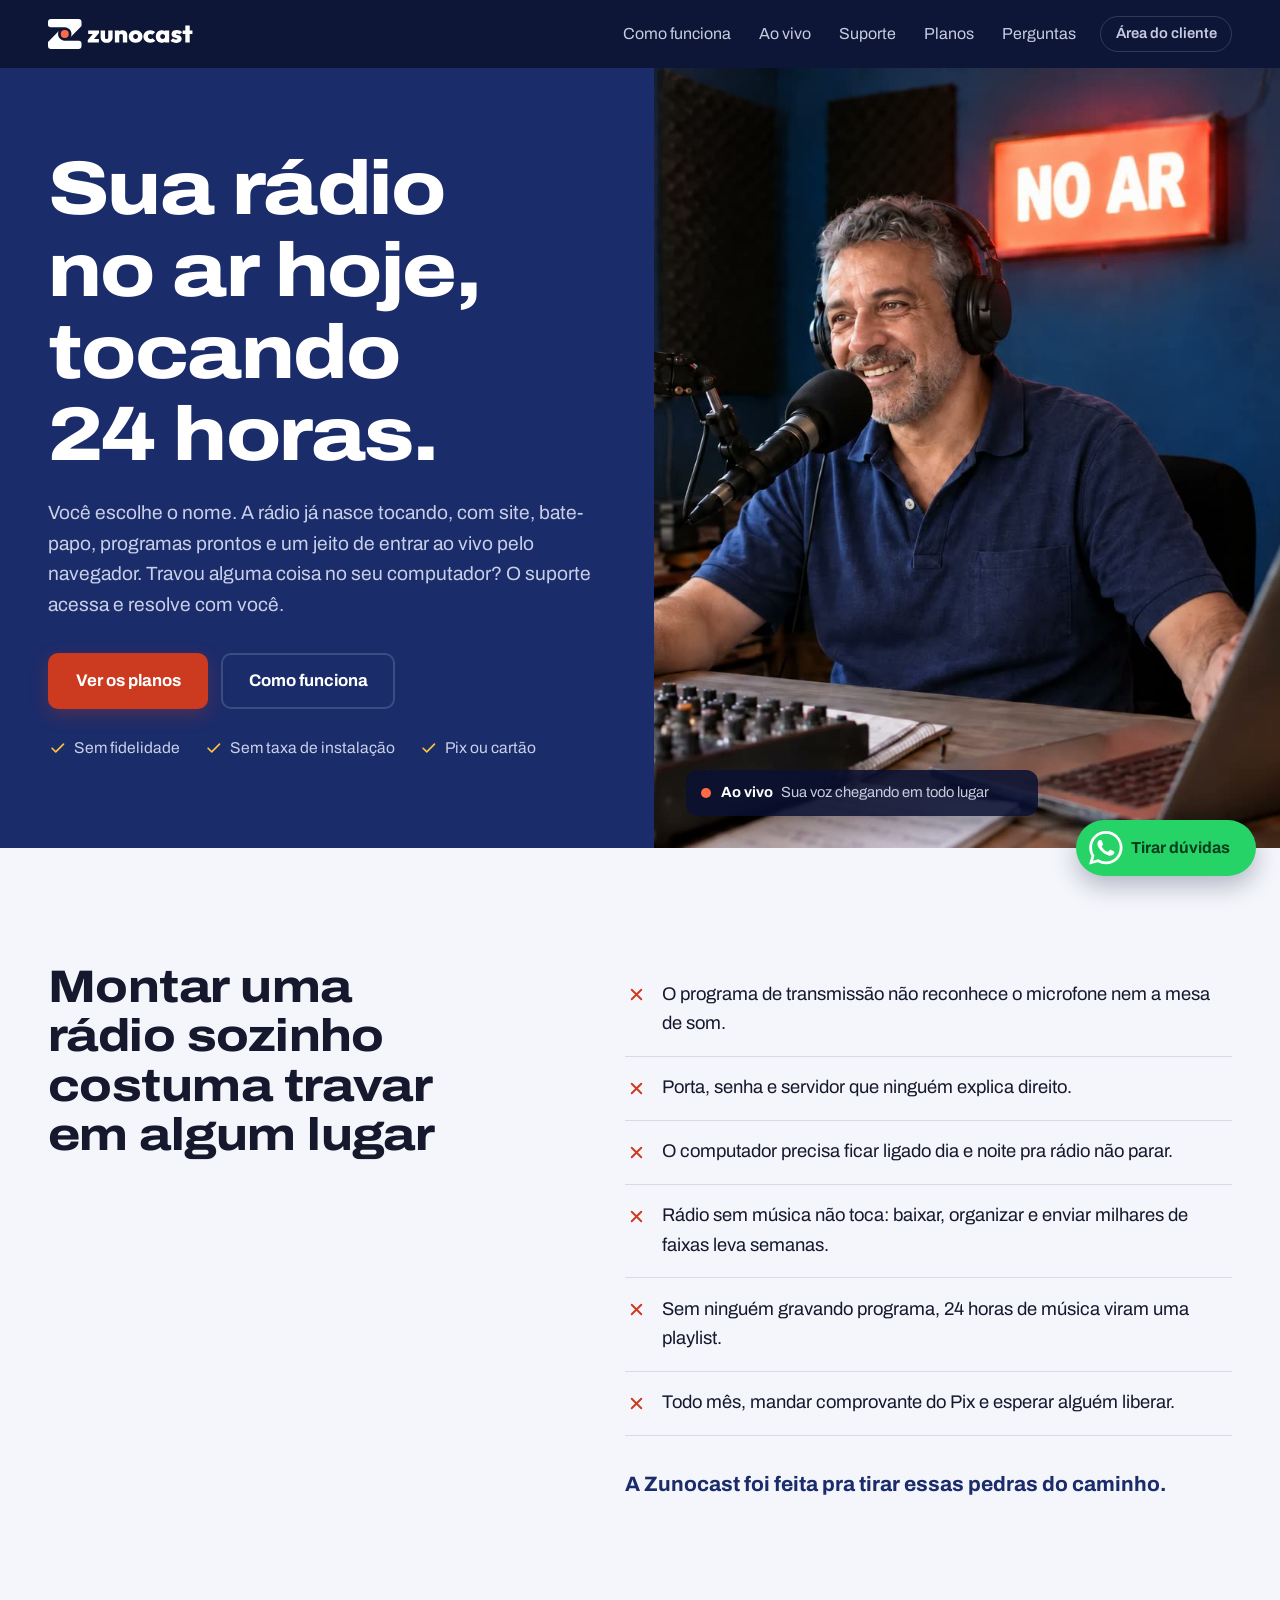
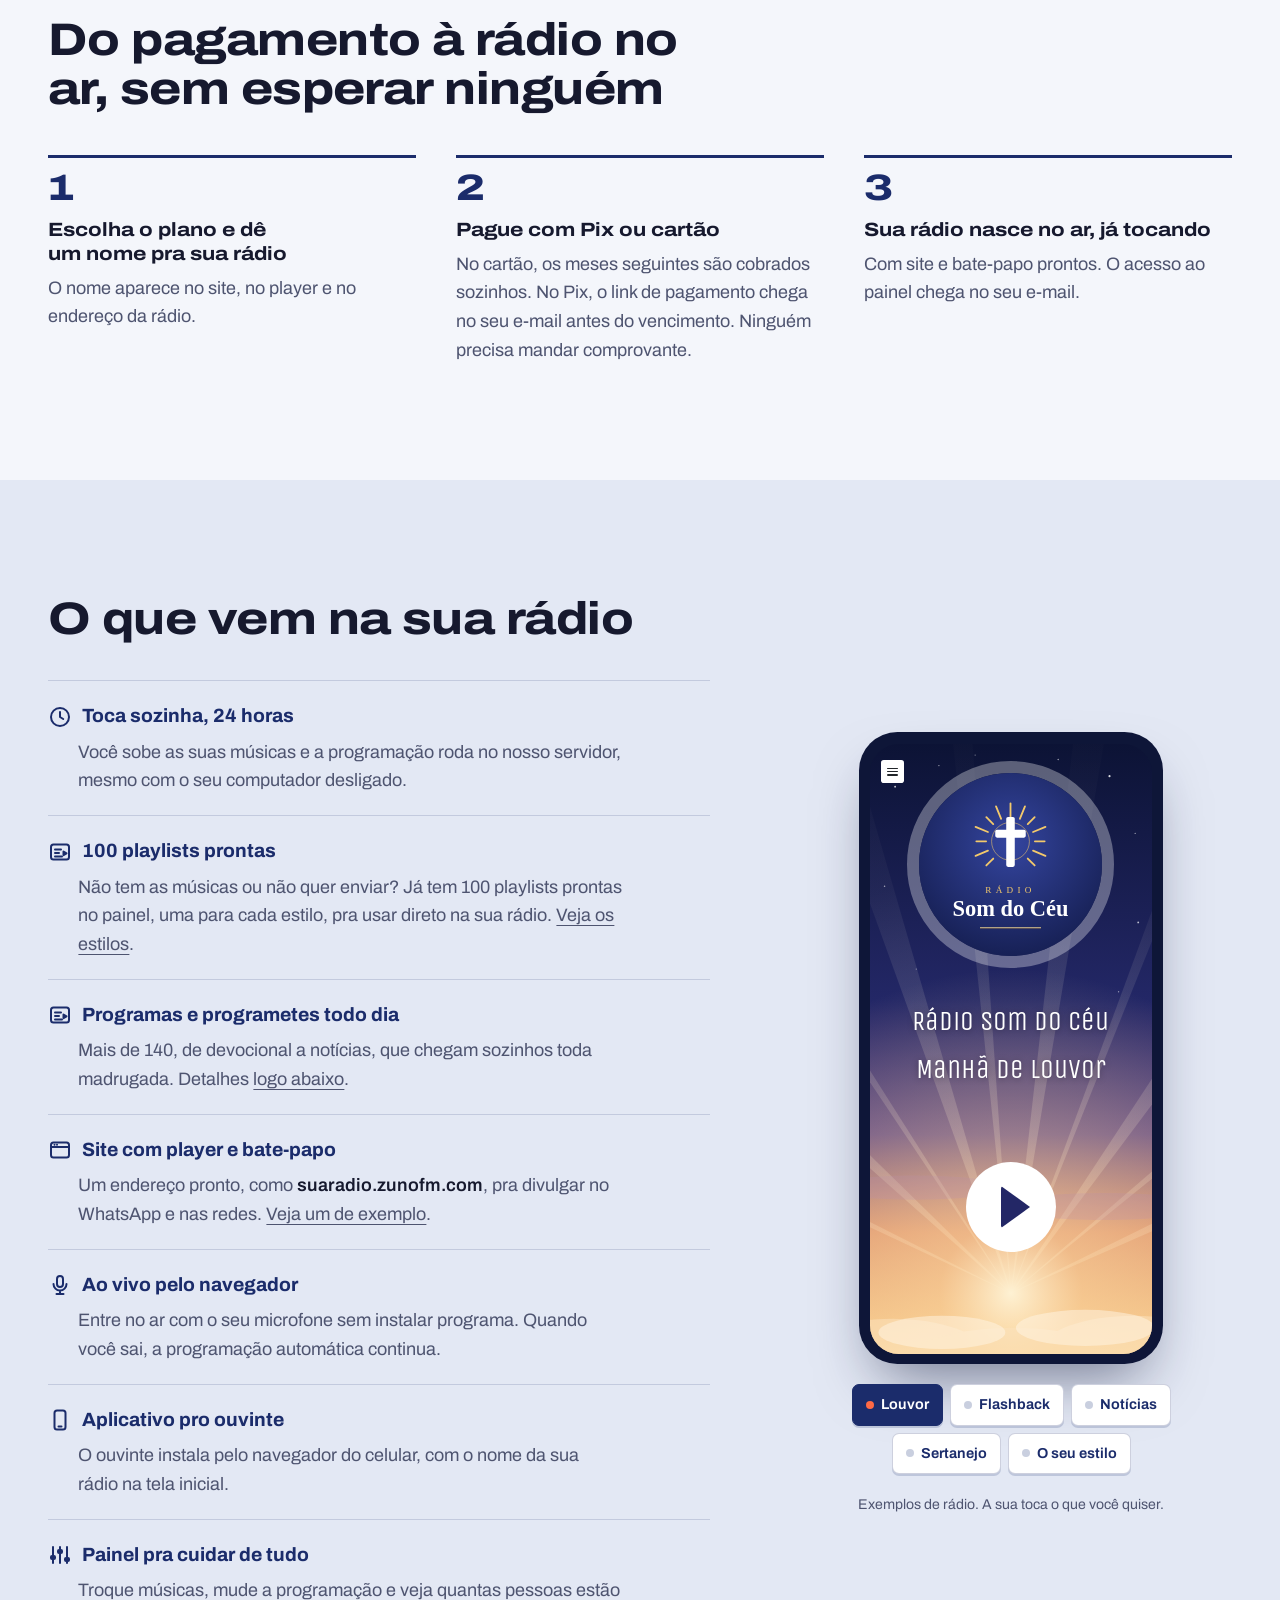
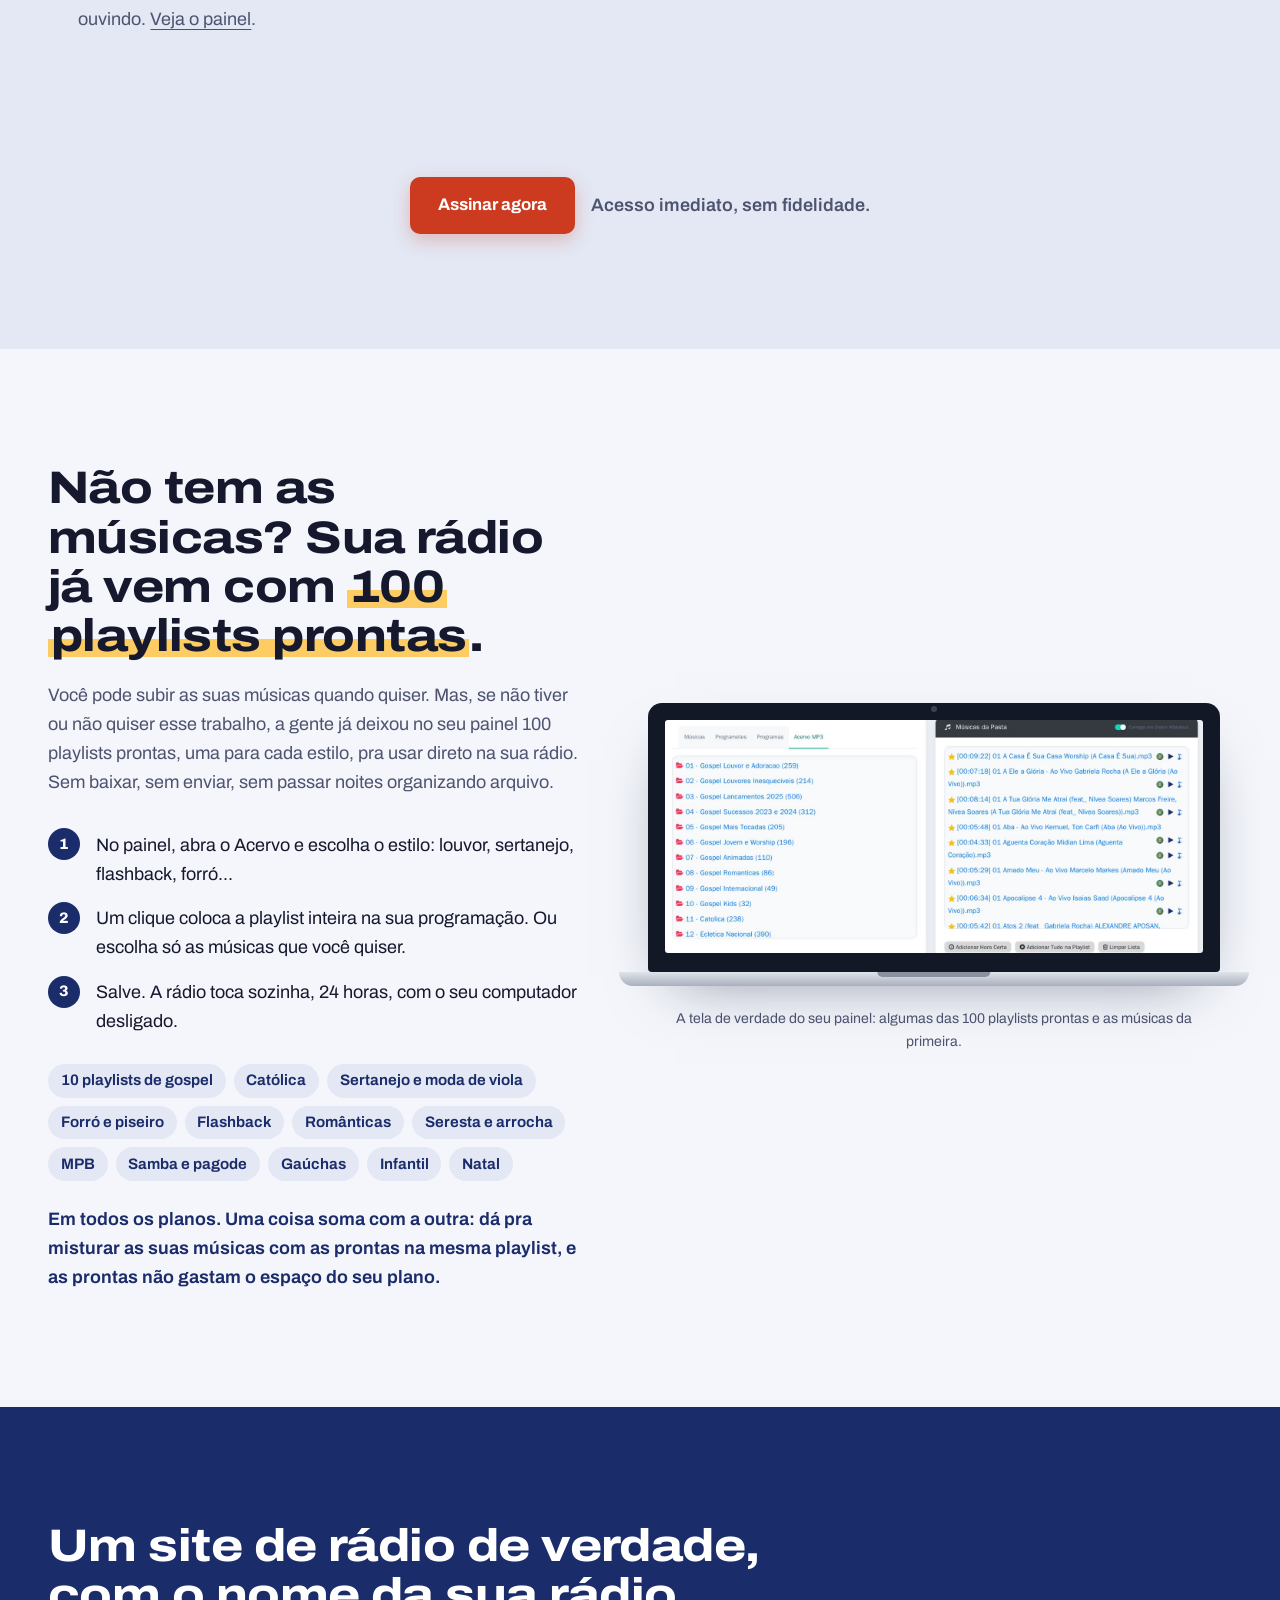
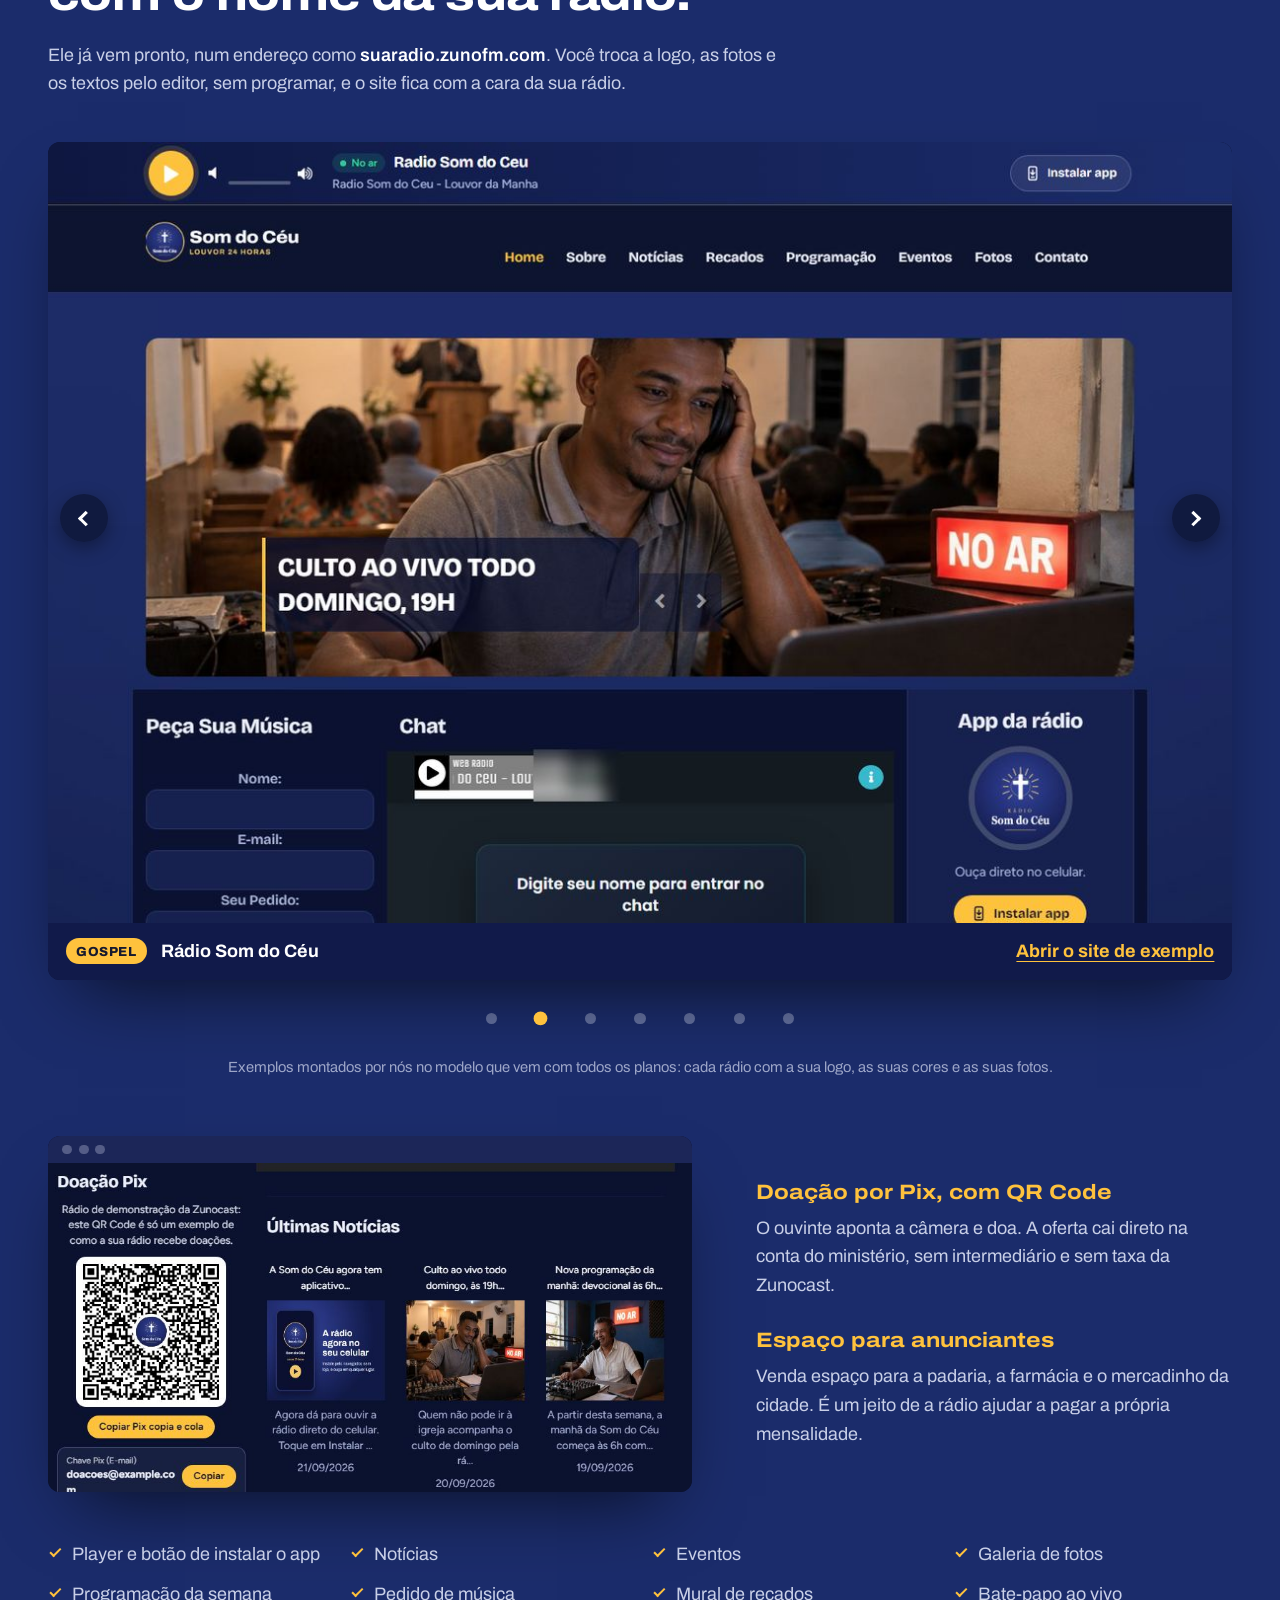
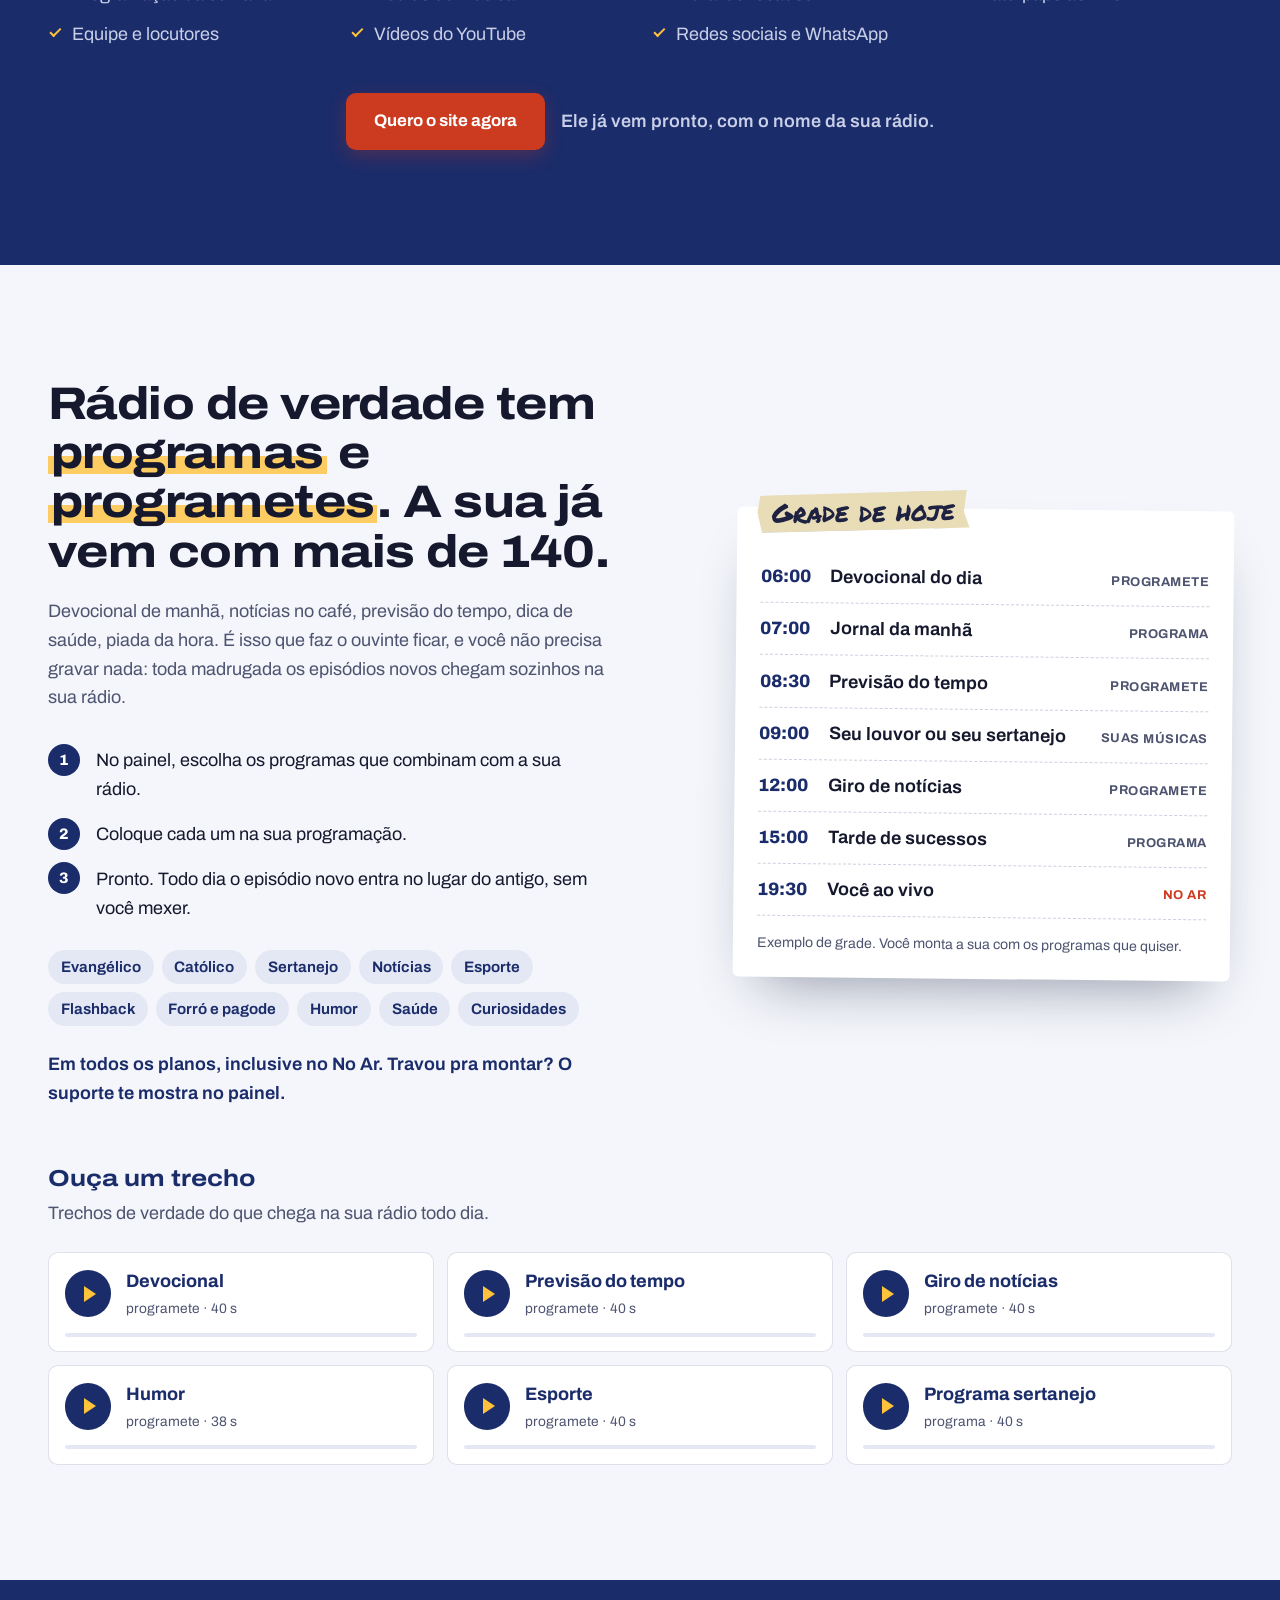
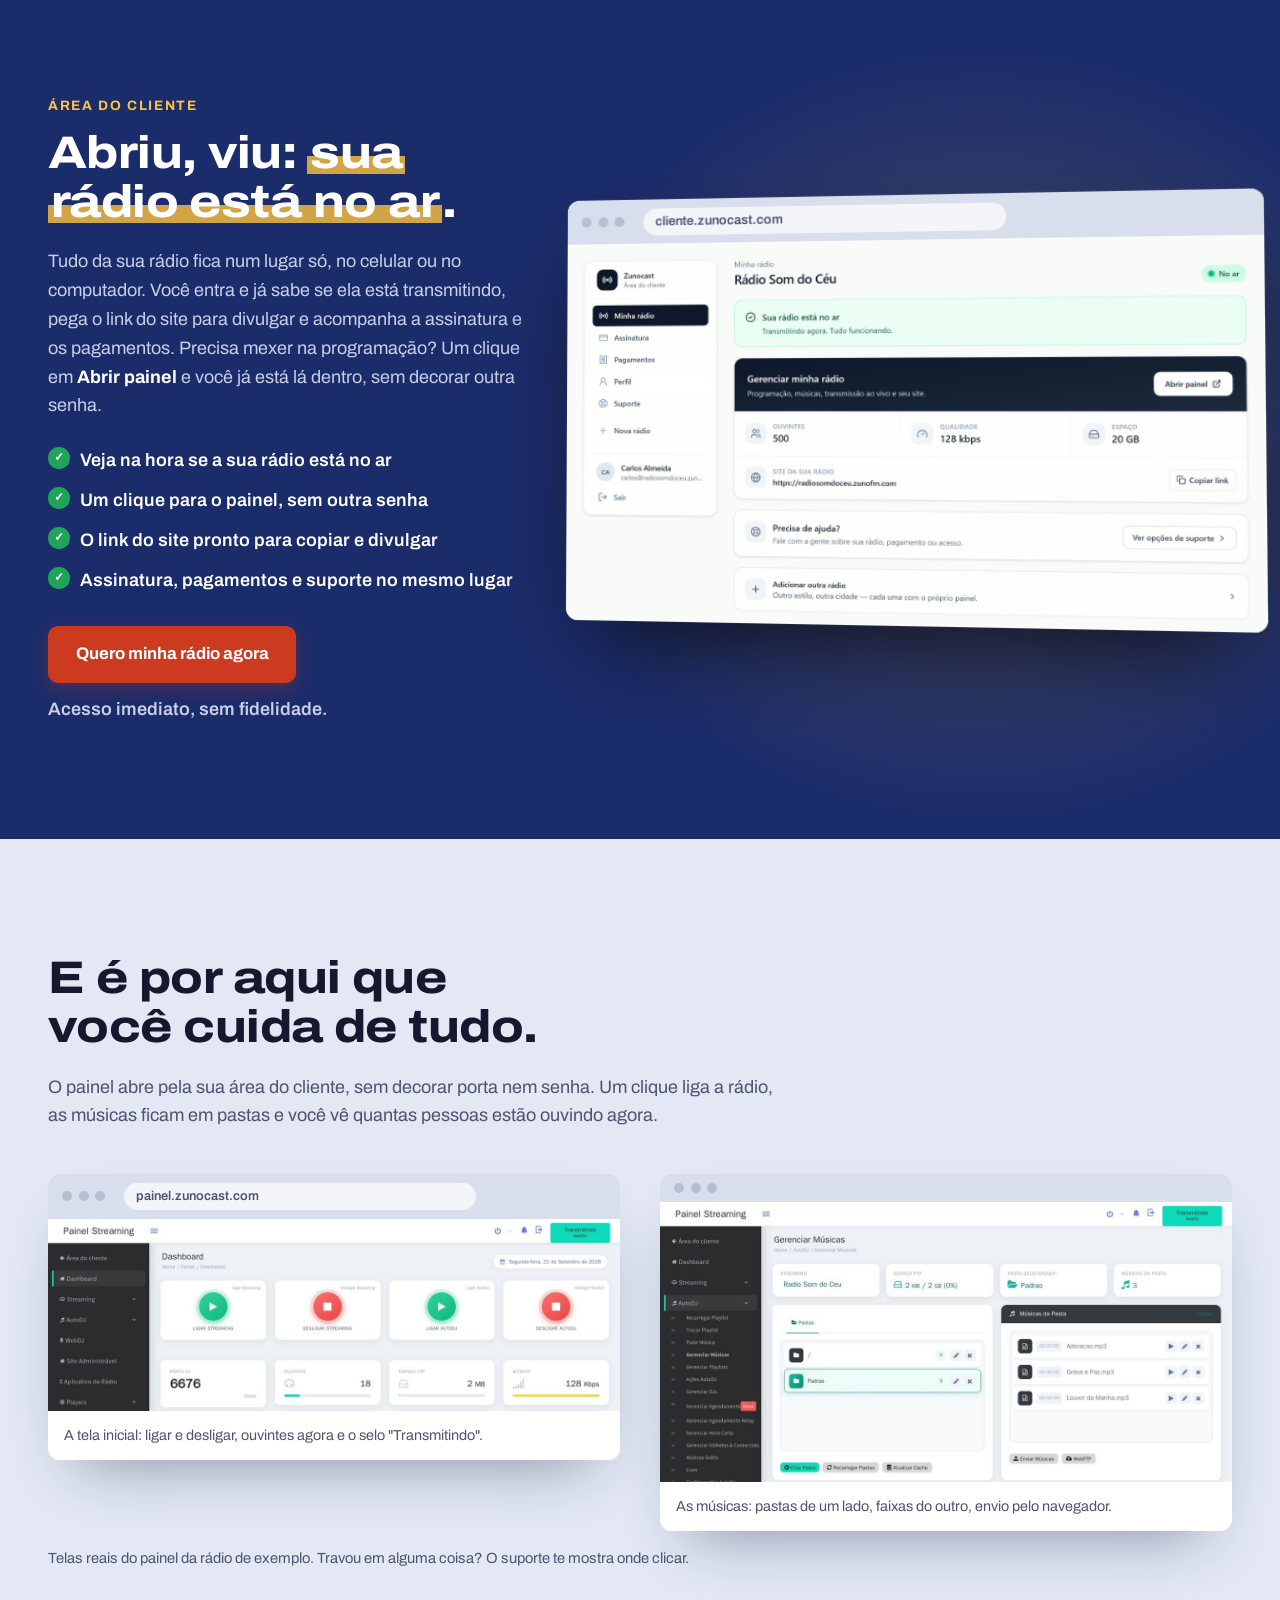
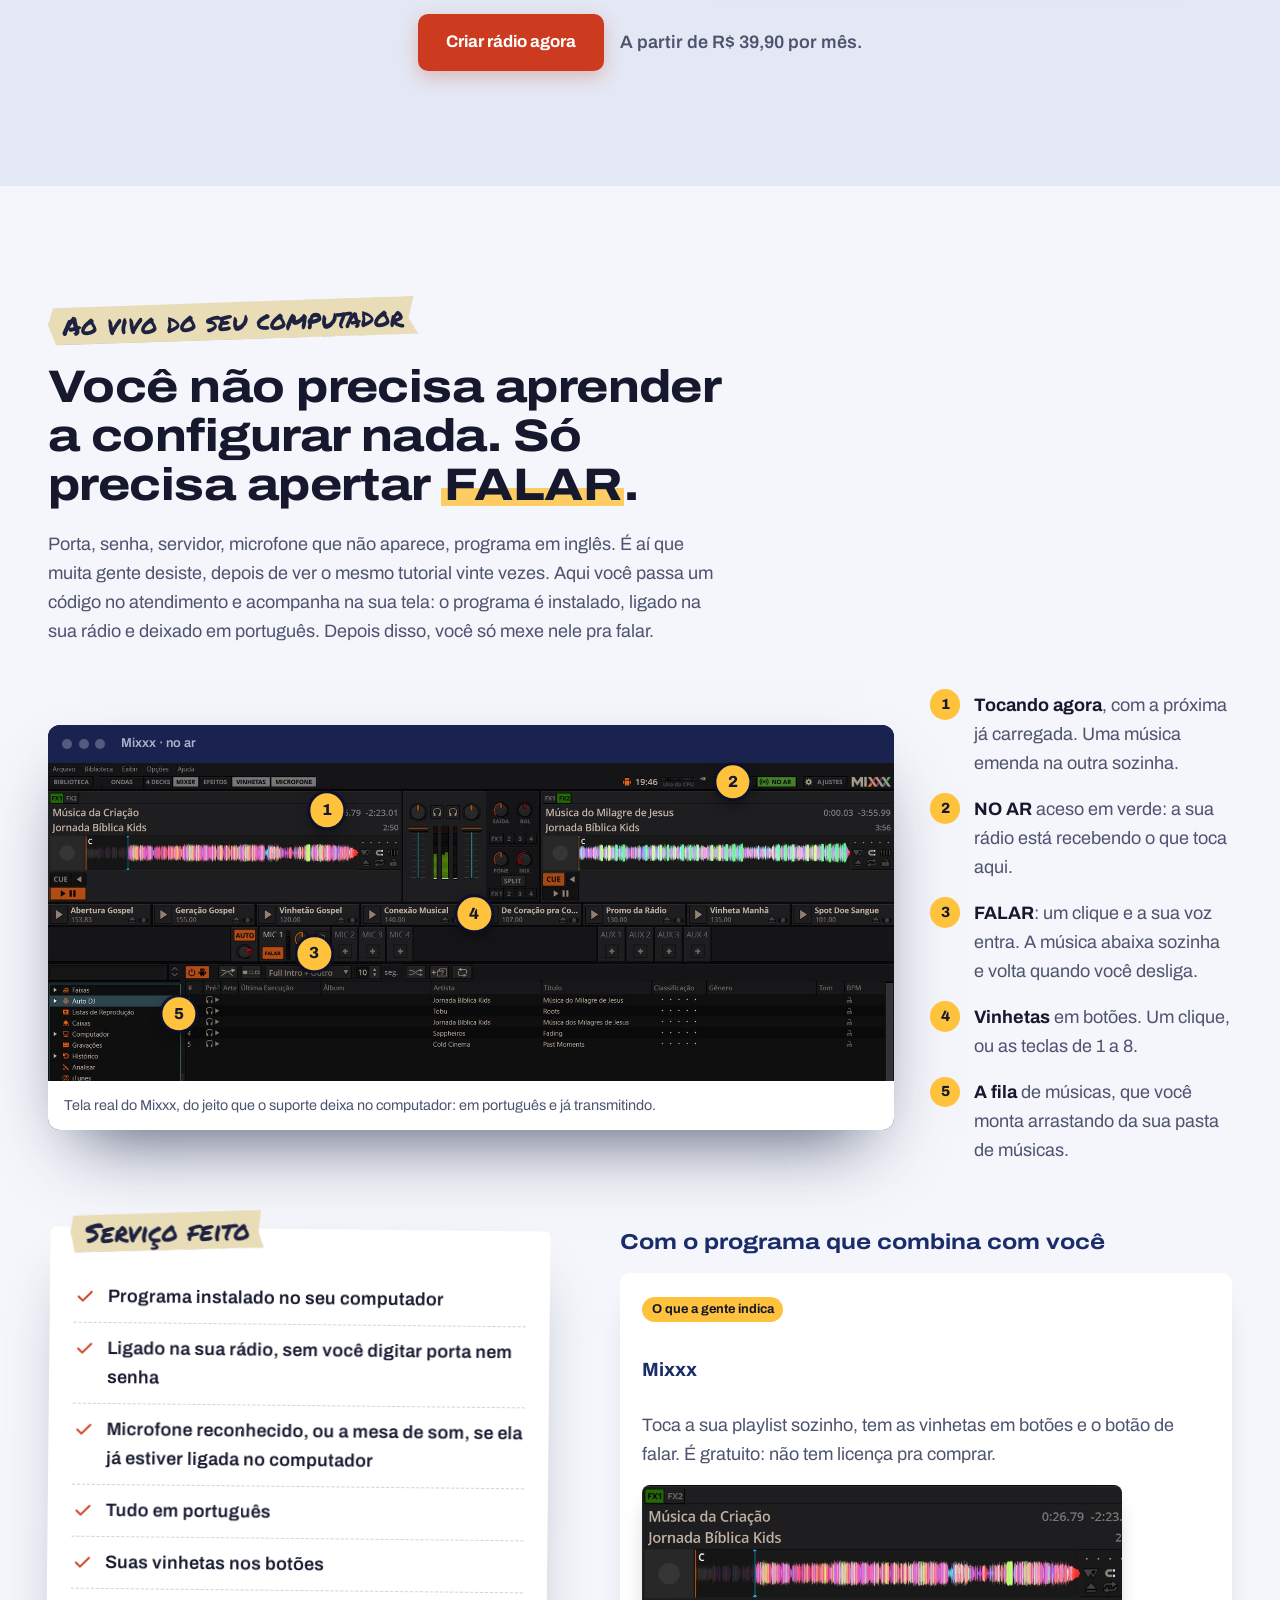
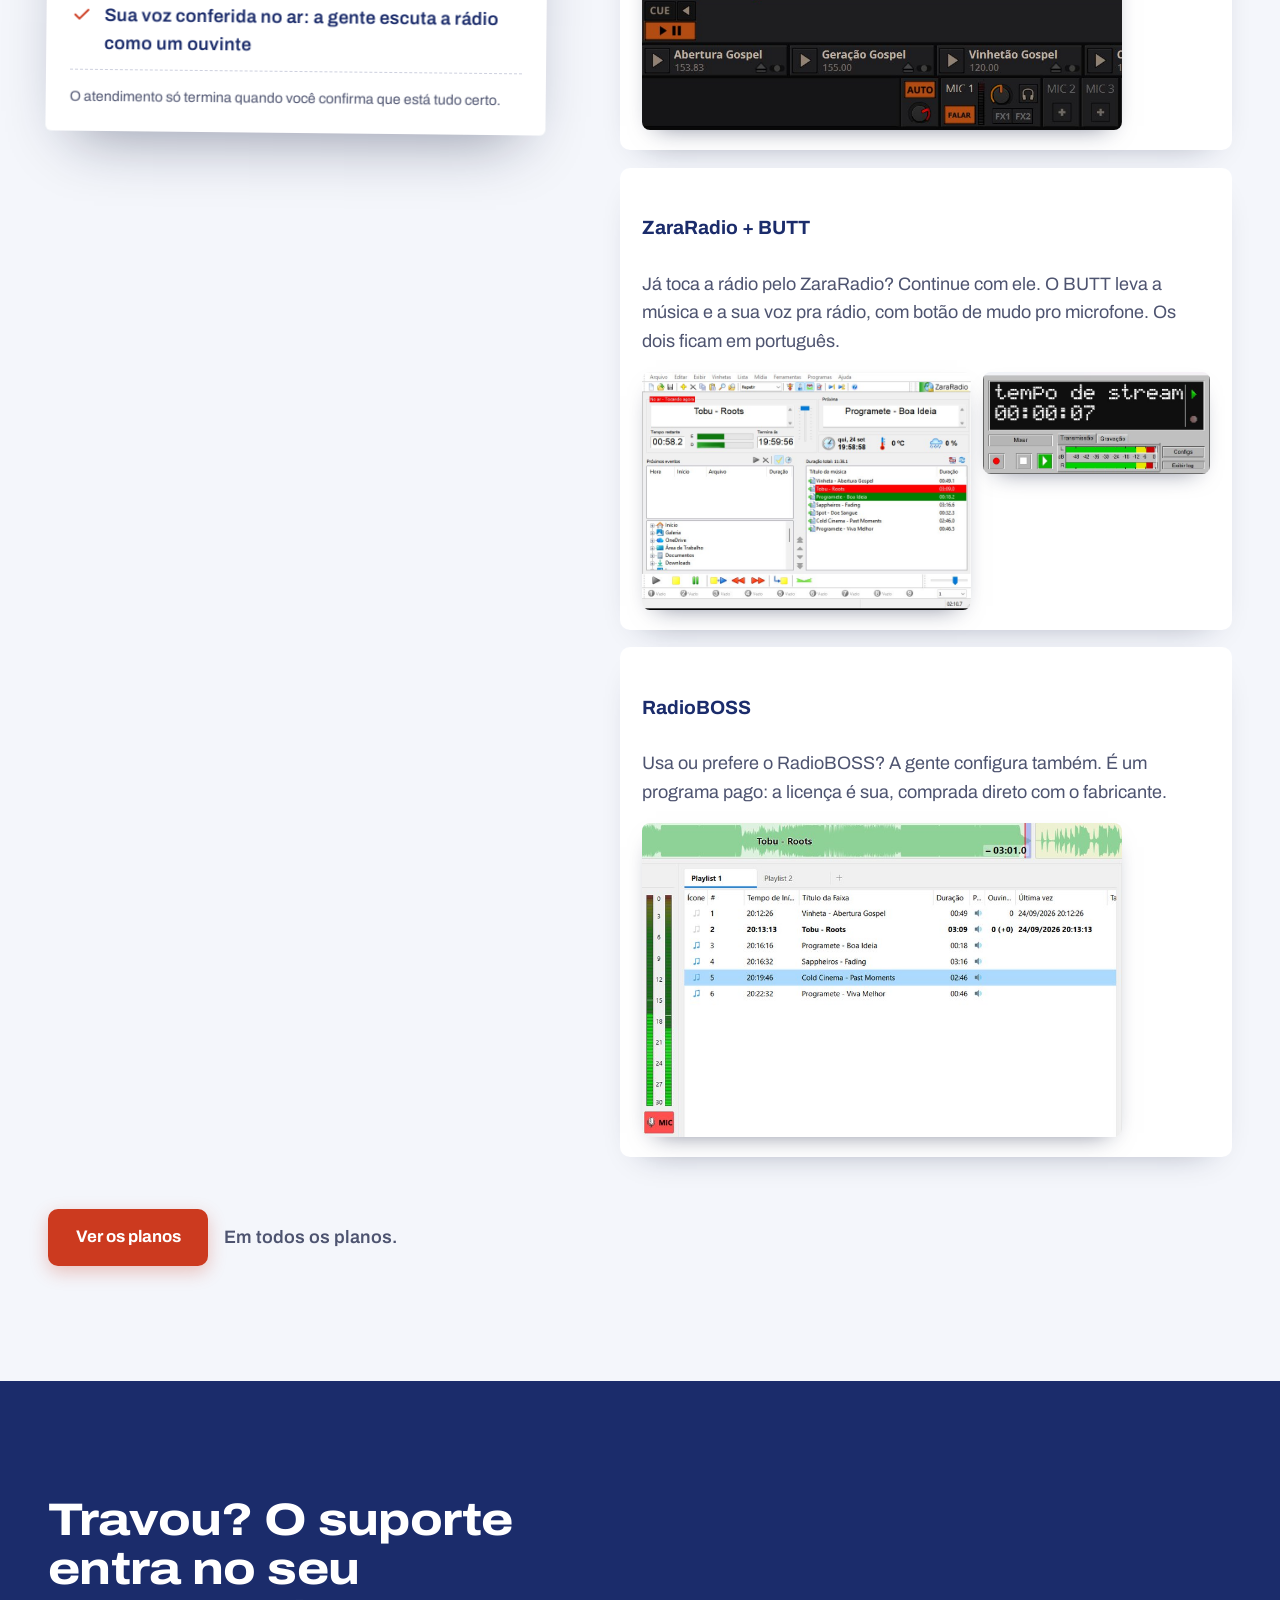
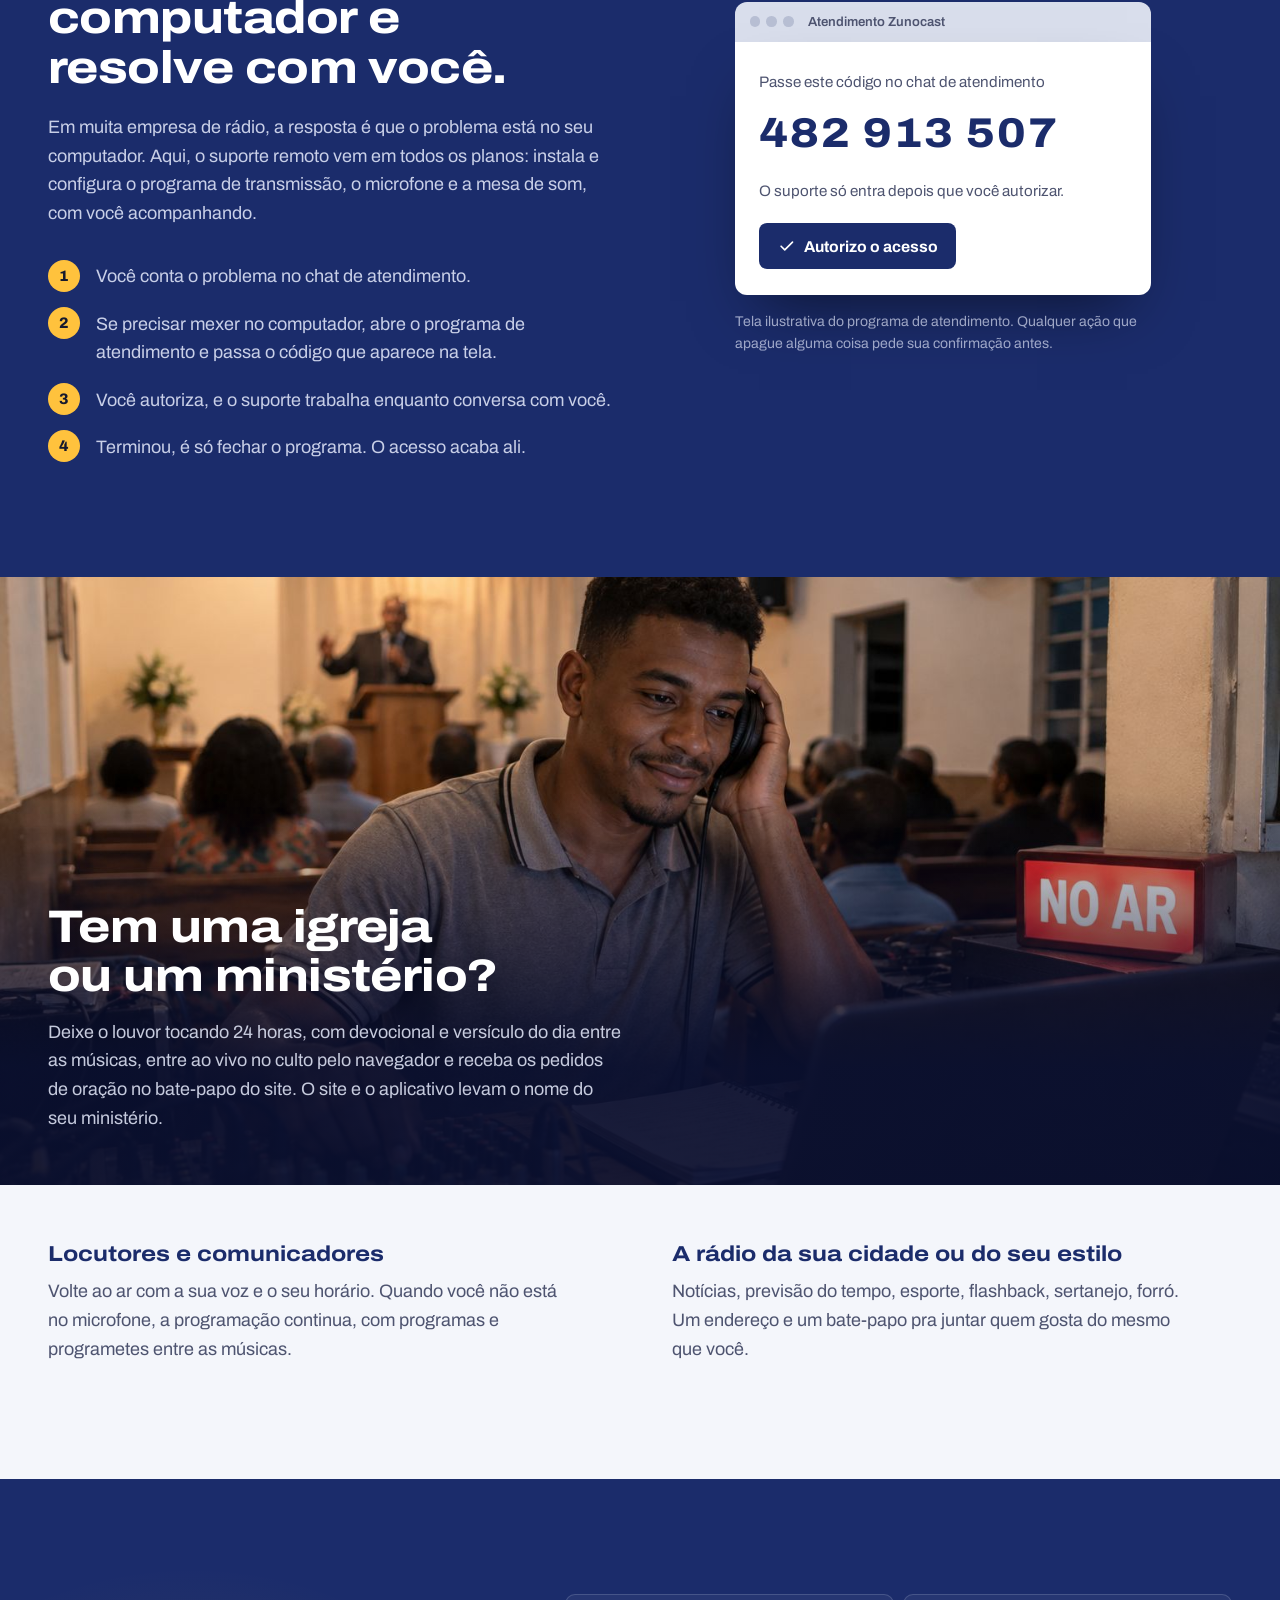
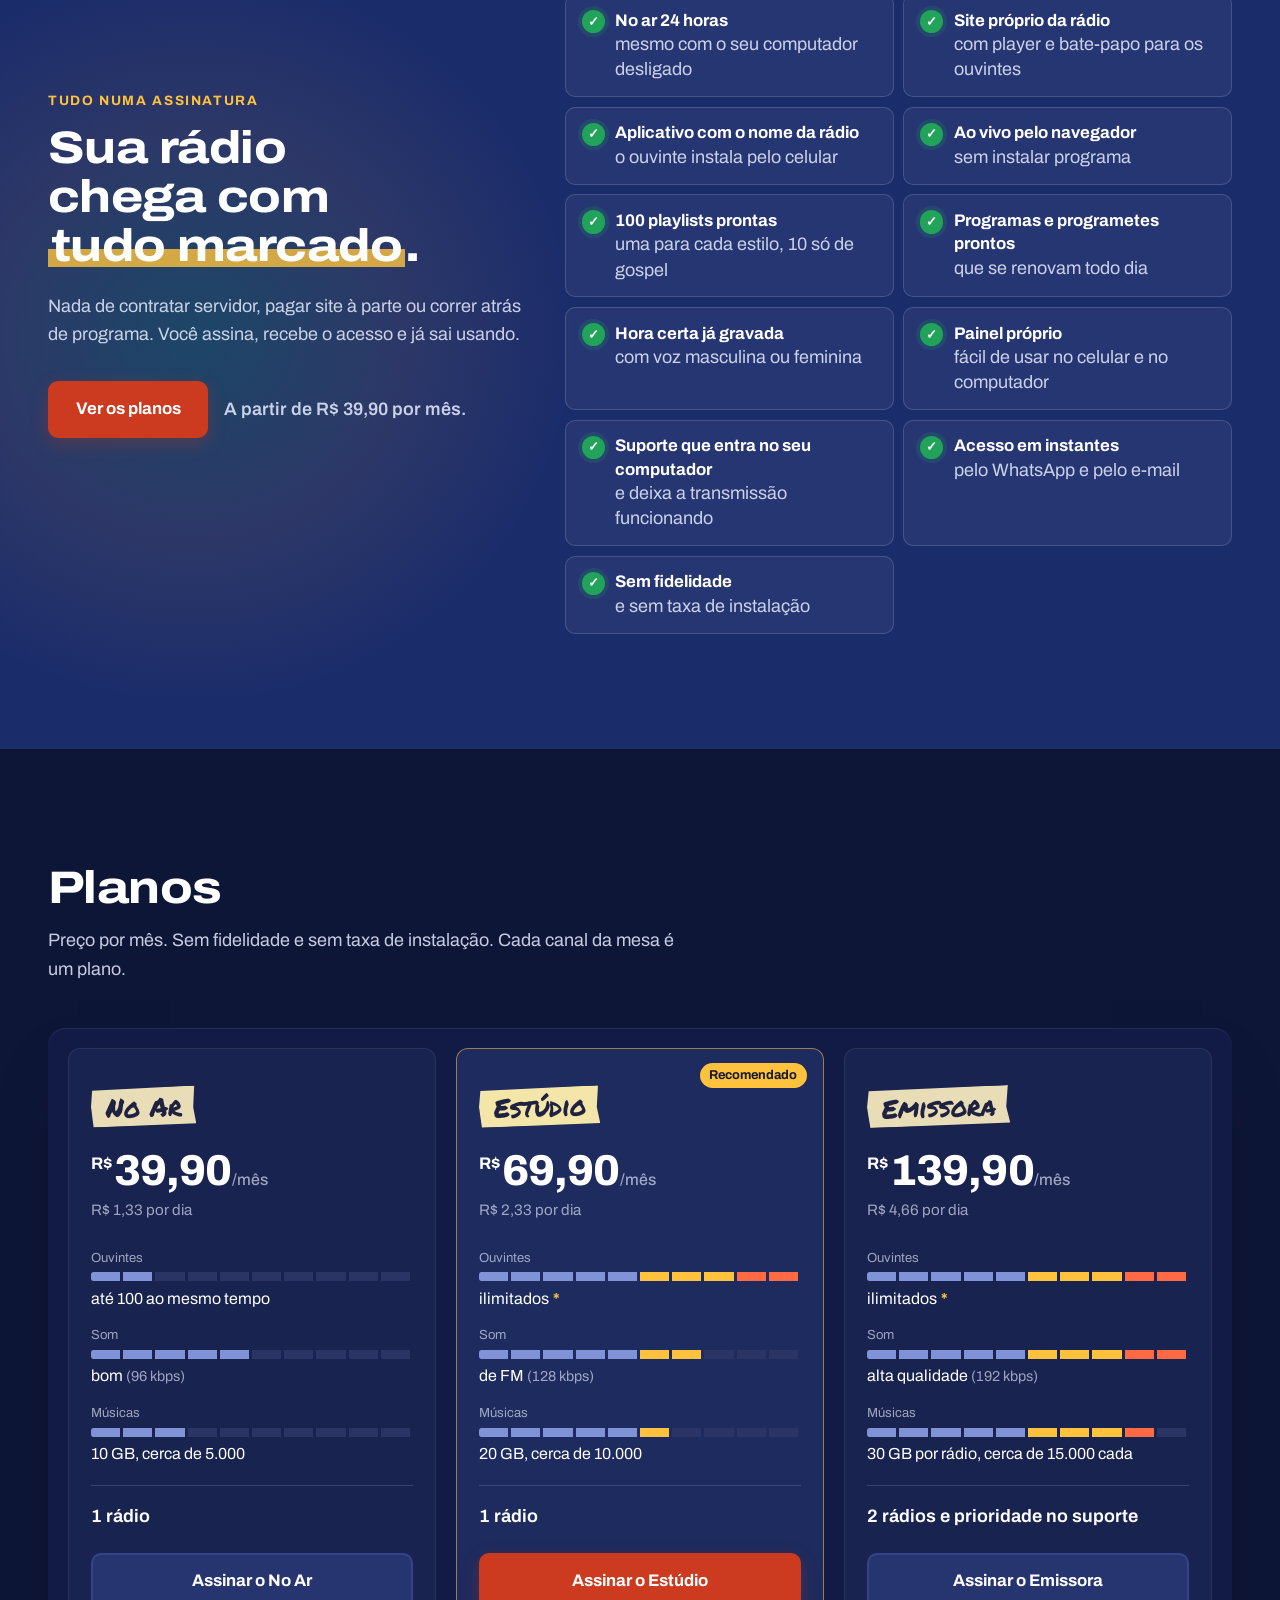
==== commit 56ec4037: "Dobra das 100 playlists: tela real do painel (aba Acervo MP3) dentro de um notebook no lugar do quad" ====
--- a/index.html
+++ b/index.html
@@ -170,7 +170,7 @@
 </section>
 
 <section class="papel" id="musicas-prontas" aria-labelledby="acervo-titulo">
-  <div class="caixa grade">
+  <div class="caixa grade grade--acervo">
     <div class="grade__texto">
       <h2 id="acervo-titulo">Não tem as músicas? Sua rádio já vem com <mark class="realce">100 playlists prontas</mark>.</h2>
       <p class="grade__lead">Você pode subir as suas músicas quando quiser. Mas, se não tiver ou não quiser esse trabalho, a gente já deixou no seu painel 100 playlists prontas, uma para cada estilo, pra usar direto na sua rádio. Sem baixar, sem enviar, sem passar noites organizando arquivo.</p>
@@ -185,20 +185,12 @@
       </ul>
       <p class="grade__nota">Em todos os planos. Uma coisa soma com a outra: dá pra misturar as suas músicas com as prontas na mesma playlist, e as prontas não gastam o espaço do seu plano.</p>
     </div>
-    <figure class="quadro">
-      <p class="fita quadro__fita">Acervo da sua rádio</p>
-      <ol class="quadro__lista">
-        <li><time>01</time><span>Gospel Louvor e Adoração</span><em>259 músicas</em></li>
-        <li><time>05</time><span>Gospel Mais Tocadas</span><em>205 músicas</em></li>
-        <li><time>11</time><span>Católica</span><em>238 músicas</em></li>
-        <li><time>16</time><span>Flashback 70, 80 e 90</span><em>983 músicas</em></li>
-        <li><time>28</time><span>Sertanejo Sucessos</span><em>622 músicas</em></li>
-        <li><time>35</time><span>Forró das Antigas</span><em>287 músicas</em></li>
-        <li><time>44</time><span>Seresta Clássica</span><em>396 músicas</em></li>
-        <li><time>99</time><span>Bom Dia</span><em>374 músicas</em></li>
-        <li class="quadro__vivo"><time>100</time><span>Boa Noite</span><em>410 músicas</em></li>
-      </ol>
-      <figcaption>Algumas das 100 playlists prontas que já estão no seu painel.</figcaption>
+    <figure class="notebook">
+      <div class="notebook__tela">
+        <img src="assets/img/acervo/painel-acervo.jpg" width="1400" height="606" loading="lazy" alt="Tela real do painel da rádio na aba Acervo MP3: as playlists prontas de gospel à esquerda e as músicas de uma delas à direita, com o botão Adicionar Tudo na Playlist">
+      </div>
+      <div class="notebook__base" aria-hidden="true"></div>
+      <figcaption>A tela de verdade do seu painel: algumas das 100 playlists prontas e as músicas da primeira.</figcaption>
     </figure>
   </div>
 </section>
--- a/assets/css/site.css
+++ b/assets/css/site.css
@@ -336,6 +336,30 @@
   margin: 0; position: relative; padding: 2.75rem 1.5rem 1.4rem; border-radius: 6px;
   background: var(--branco); box-shadow: 0 30px 60px -28px rgba(14, 22, 56, 0.45); transform: rotate(0.6deg);
 }
+/* Acervo: a tela real do painel dentro de um notebook (28/10/2026) */
+.notebook { margin: 0; padding: 0 5%; }
+.notebook__tela {
+  position: relative; padding: 3% 3% 3.4%; border-radius: 14px 14px 4px 4px; background: #121826;
+  box-shadow: 0 30px 60px -28px rgba(14, 22, 56, 0.55);
+}
+.notebook__tela::before {
+  content: ""; position: absolute; top: 1.1%; left: 50%; width: 6px; height: 6px; border-radius: 50%;
+  background: #3a4256; transform: translateX(-50%);
+}
+.notebook__tela img { display: block; width: 100%; height: auto; border-radius: 3px; }
+.notebook__base {
+  position: relative; height: 14px; margin: 0 -5%; border-radius: 0 0 16px 16px;
+  background: linear-gradient(#dfe3ea, #a9b0bd); box-shadow: 0 10px 18px -10px rgba(14, 22, 56, 0.45);
+}
+.notebook__base::after {
+  content: ""; position: absolute; top: 0; left: 50%; width: 18%; height: 5px; transform: translateX(-50%);
+  border-radius: 0 0 8px 8px; background: #8a92a1;
+}
+@media (min-width: 62rem) {
+  .grade.grade--acervo { grid-template-columns: minmax(0, 1fr) minmax(0, 1.12fr); gap: 3.5rem; }
+  .grade.grade--acervo .notebook { padding: 0 2%; }
+}
+.notebook figcaption { margin-top: 1.4rem; font-size: 0.88rem; color: var(--tinta-suave); text-align: center; }
 .quadro__fita { position: absolute; top: -1rem; left: 1.25rem; font-size: 1.35rem; }
 .quadro__lista { list-style: none; margin: 0; padding: 0; }
 .quadro__lista li {
